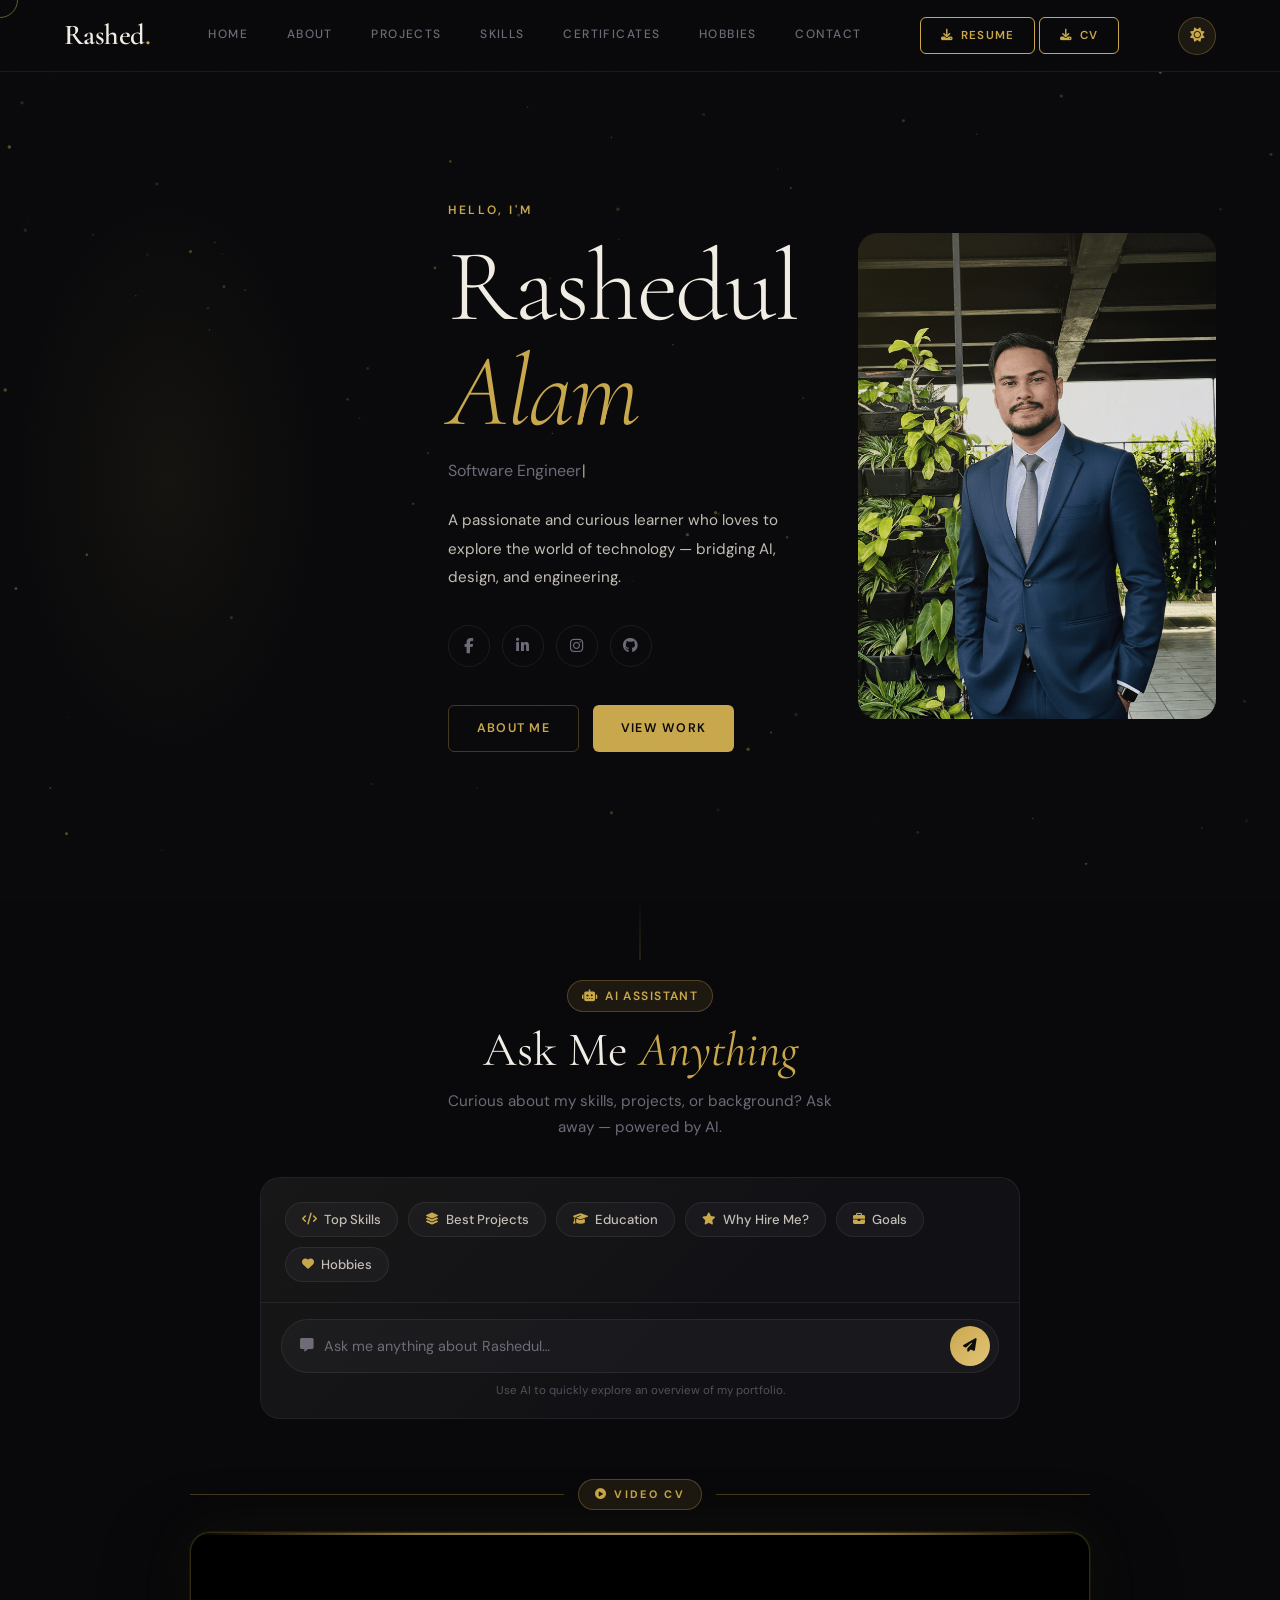
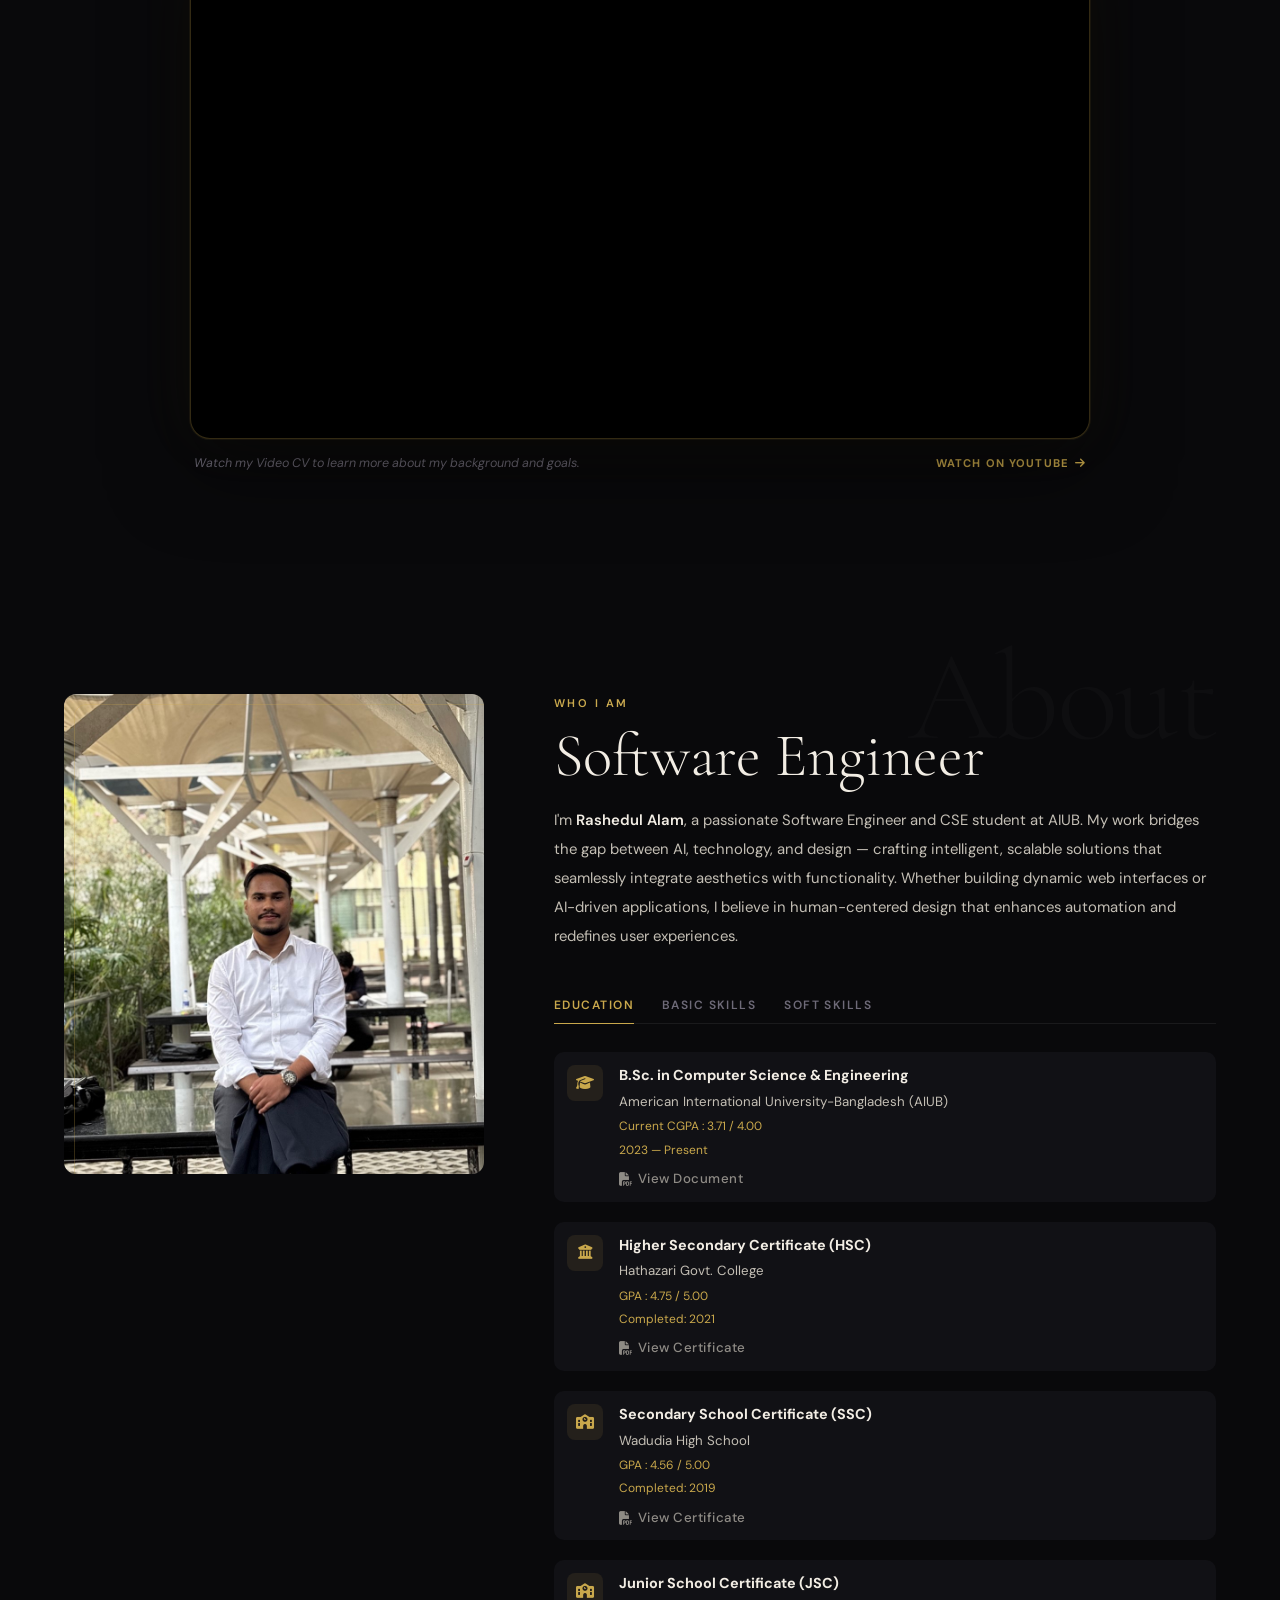
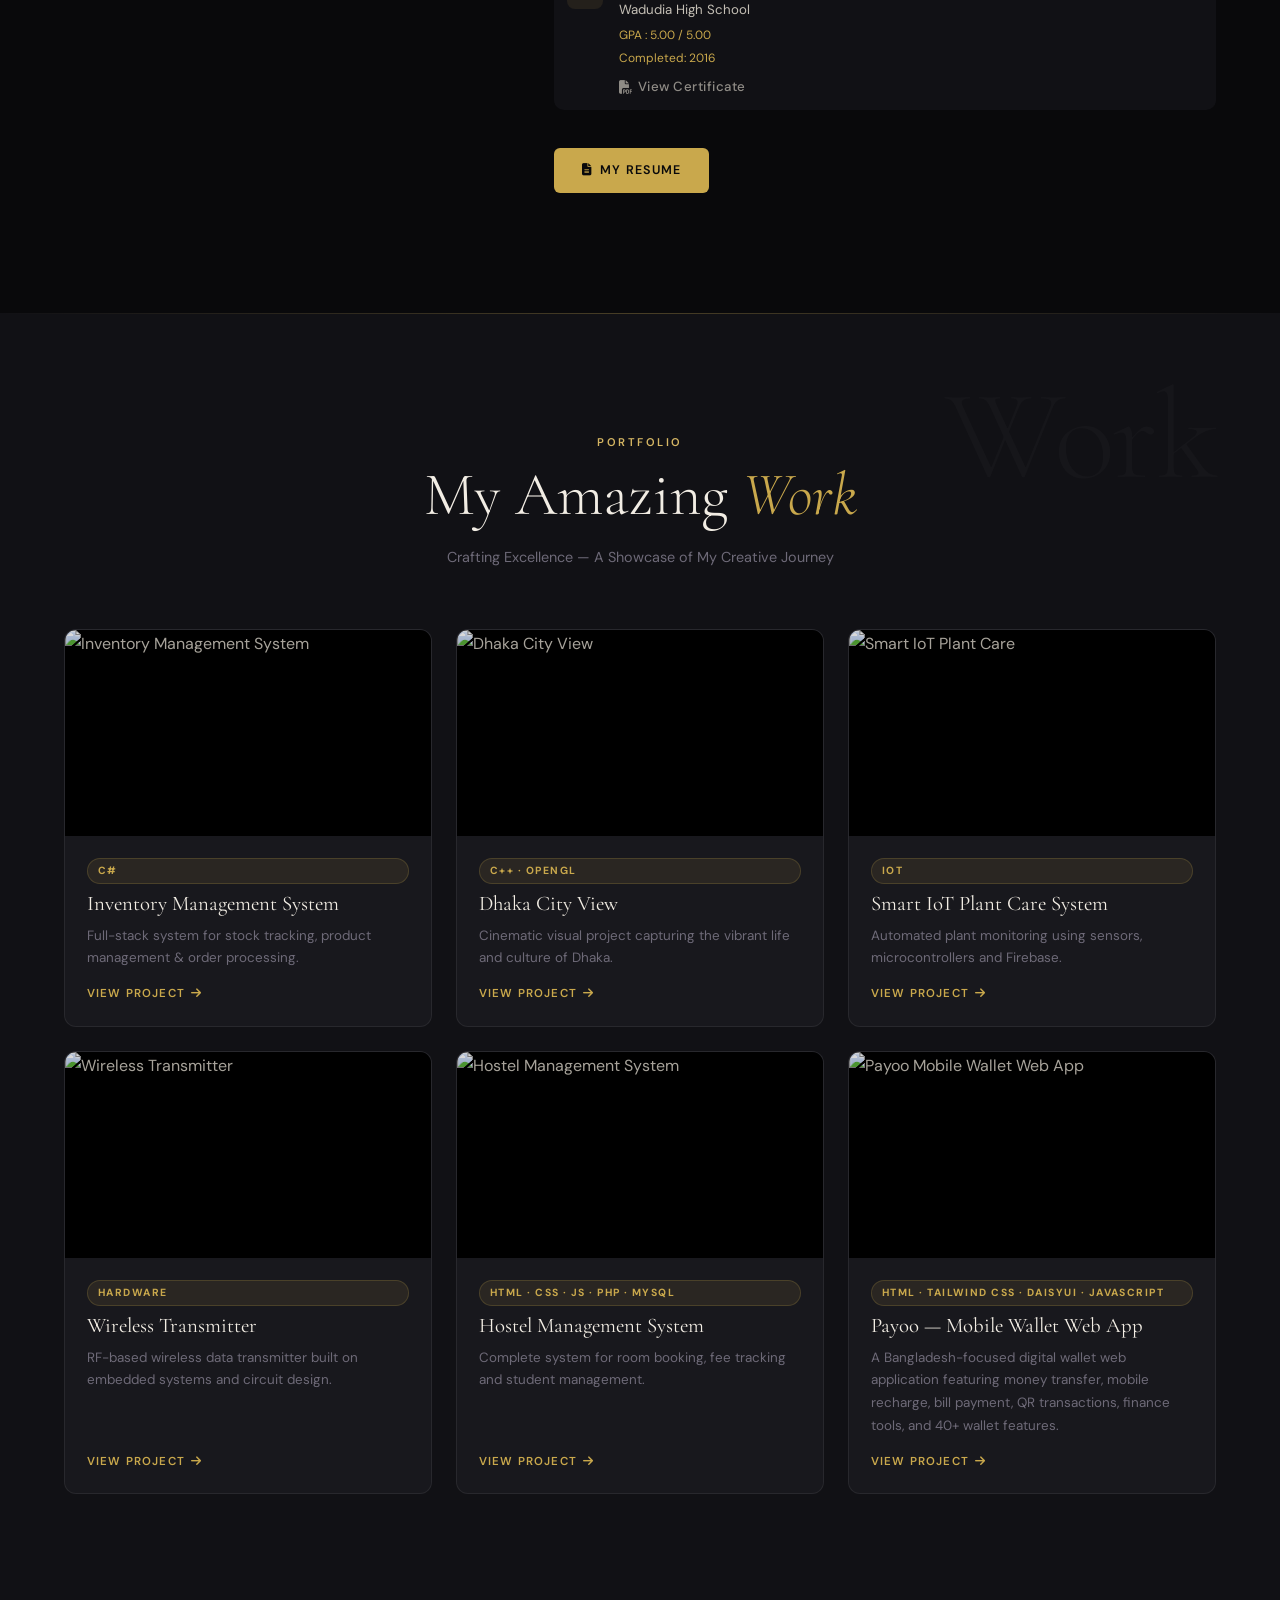
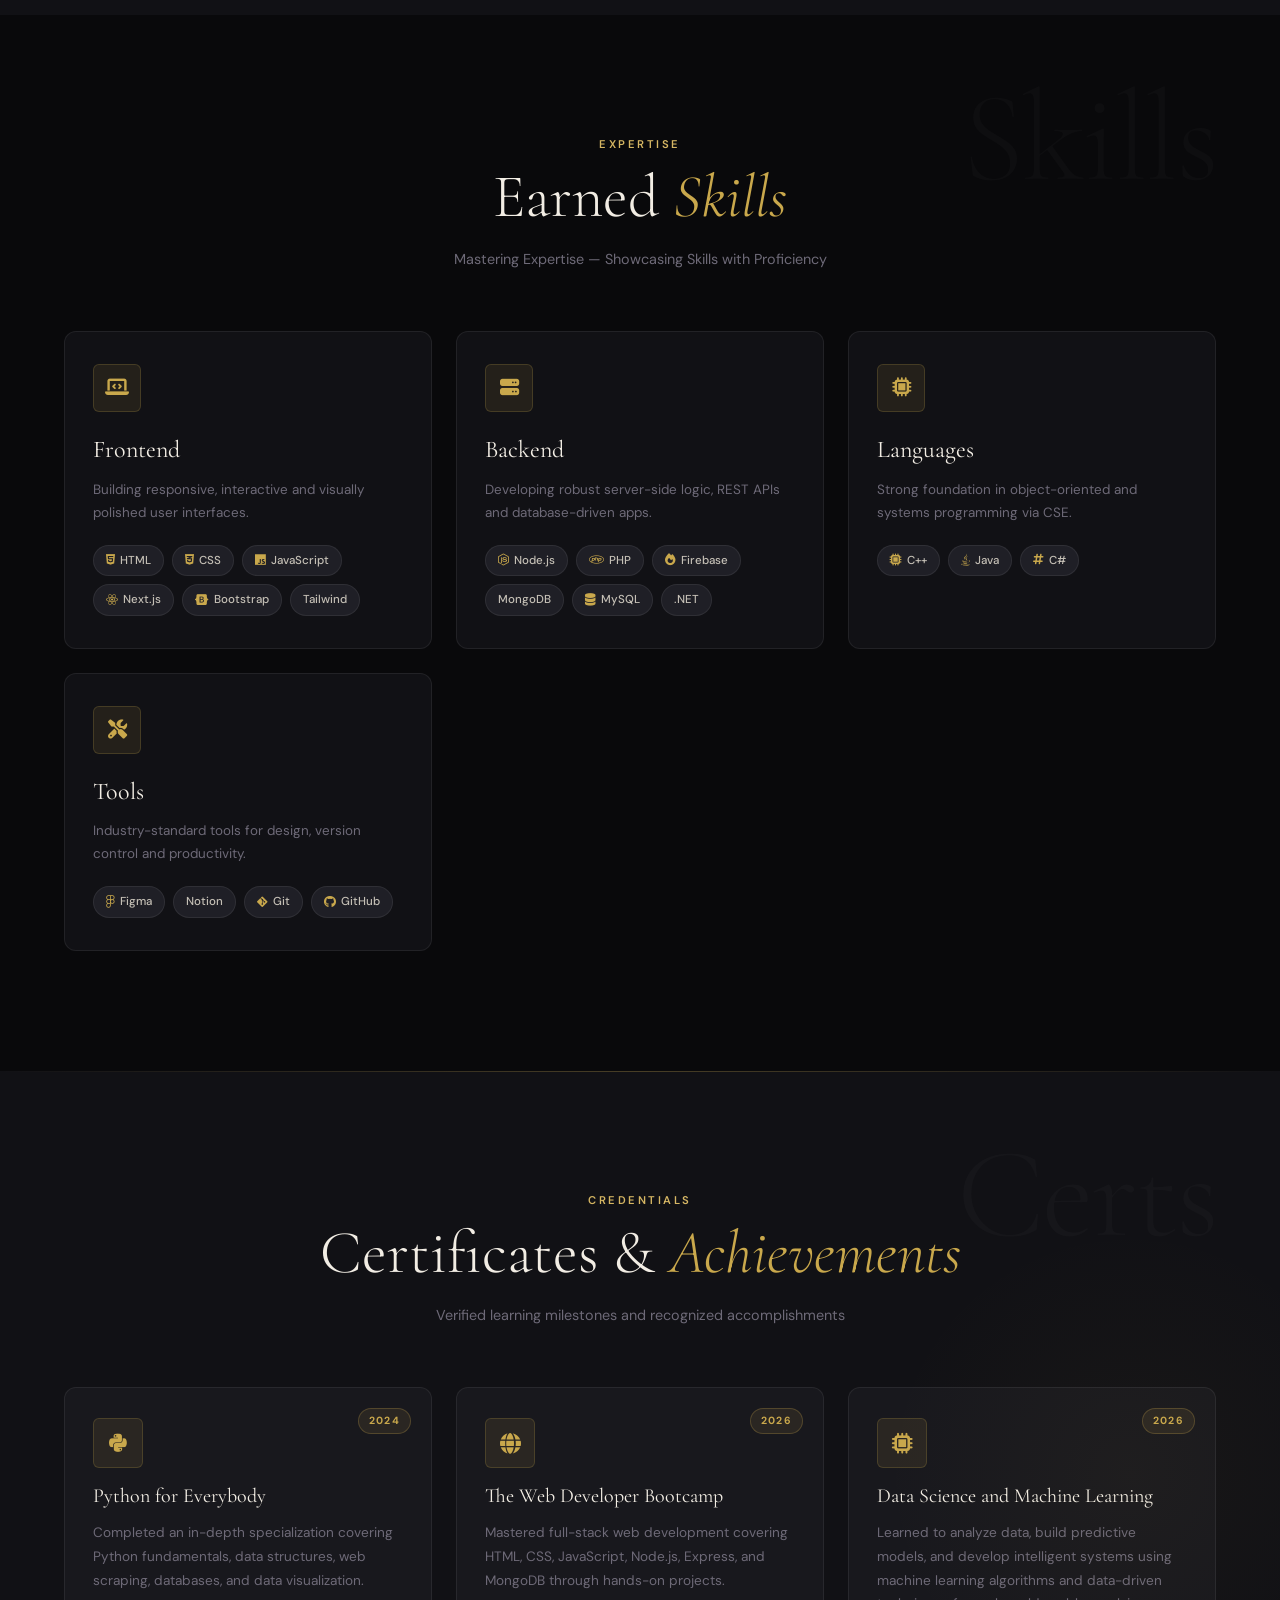
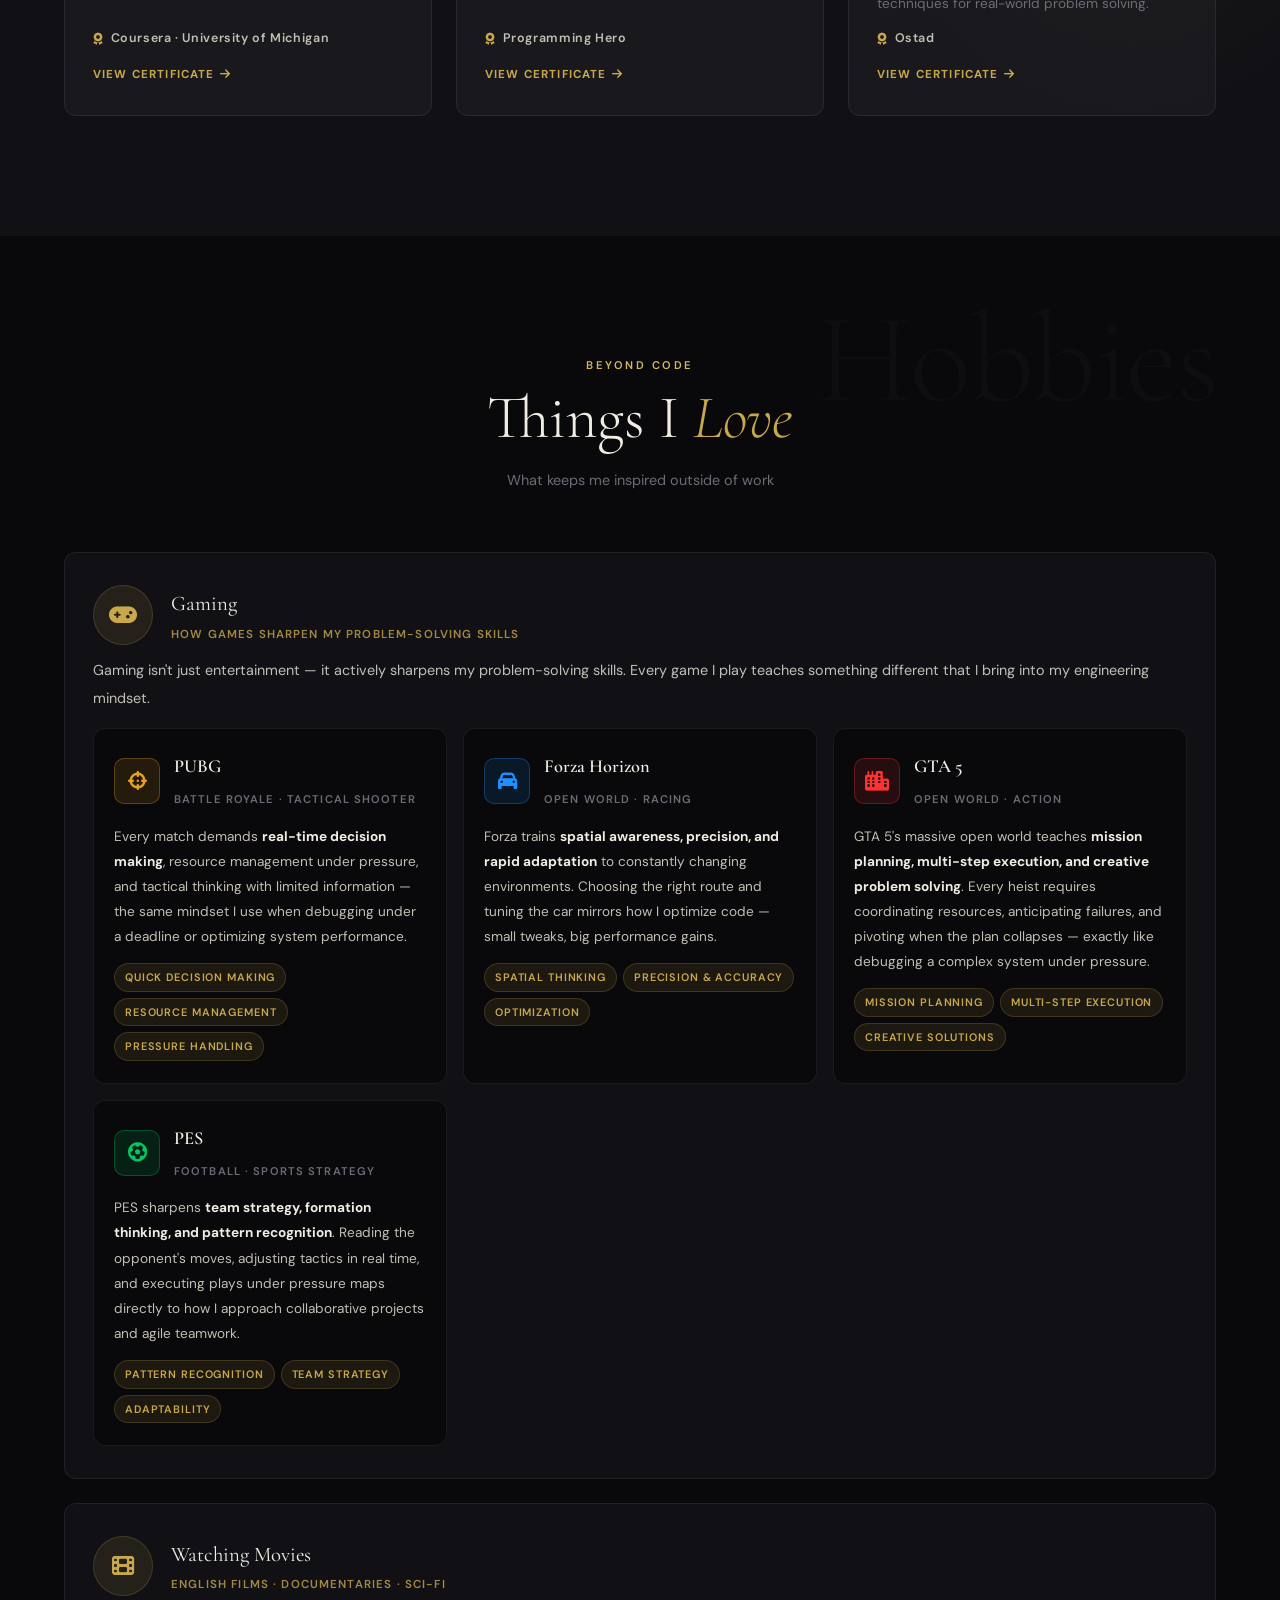
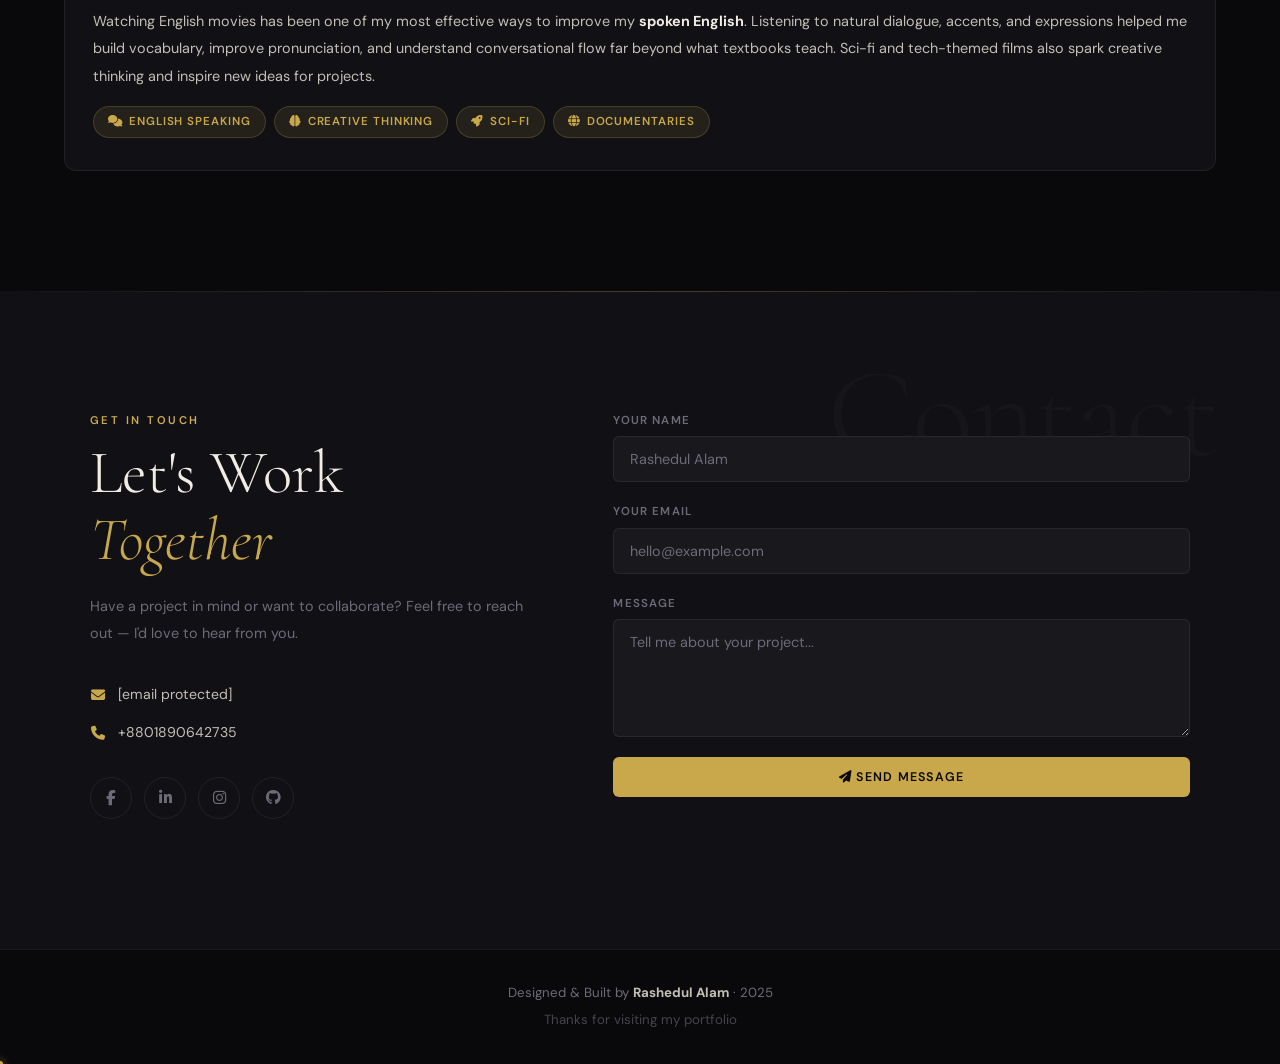
==== index.html @ 84a23997 "added ai assistant" ====
<!DOCTYPE html>
<html lang="en">
<head>
  <meta charset="UTF-8" />
  <meta name="viewport" content="width=device-width, initial-scale=1.0" />
  <title>Rashedul Alam — Portfolio</title>
  <link rel="shortcut icon" type="image/png" href="img/Nh.png" />

  <!-- Fonts -->
  <link rel="preconnect" href="https://fonts.googleapis.com" />
  <link rel="preconnect" href="https://fonts.gstatic.com" crossorigin />
  <link href="https://fonts.googleapis.com/css2?family=Cormorant+Garamond:ital,wght@0,300;0,400;0,600;1,300&family=DM+Sans:wght@300;400;500;600&display=swap" rel="stylesheet" />

  <!-- Icons -->
  <link rel="stylesheet" href="https://cdnjs.cloudflare.com/ajax/libs/font-awesome/6.4.0/css/all.min.css" />
  <link rel="stylesheet" href="https://unpkg.com/boxicons@latest/css/boxicons.min.css" />

  <!-- Stylesheet -->
  <link rel="stylesheet" href="./styles/styles.css" />
  <!-- <link rel="stylesheet" href="./styles/theme-aurora.css" /> -->

  <style>
  </style>
</head>
<body>

  <!-- ═══════════════════════════════════════
       LOADER
  ═══════════════════════════════════════ -->
  <div id="loader">
    <div class="loader-inner">
      <div class="loader-logo">Hello There<em>.</em></div>
      <div class="loader-bar"><div class="loader-fill"></div></div>
      <p class="loader-text">Loading Portfolio</p>
    </div>
  </div>


  <!-- ═══════════════════════════════════════
       HEADER
  ═══════════════════════════════════════ -->
  <header id="header">
    <a href="#home" class="logo">
      <span class="logo-text">Rashed<em>.</em></span>
    </a>

    <nav class="navlist" id="navlist">
      <a href="#home">Home</a>
      <a href="#about">About</a>
      <a href="#portfolio">Projects</a>
      <a href="#skills">Skills</a>
      <a href="#certificates">Certificates</a>
      <a href="#hobbies">Hobbies</a>
      <a href="#contact">Contact</a>
    </nav>
    <div>
      <a href="img/numan resume.pdf" class="top-btn" target="_blank">
        <i class="fas fa-download"></i> Resume
      </a>
      <a href="./img/Rashed_Mojammel_CV.pdf" class="top-btn" target="_blank">
        <i class="fas fa-download"></i> CV
      </a>
    </div>

    <button id="theme-toggle" aria-label="Toggle light/dark mode">
      <i class="fas fa-sun"></i>
    </button>

    <div class="menu-toggle" id="menu-toggle">
      <span></span><span></span><span></span>
    </div>
  </header>


  <!-- ═══════════════════════════════════════
       HOME
  ═══════════════════════════════════════ -->
  <section class="home" id="home">
    <div class="home-bg-glow"></div>

    <div class="home-text" data-reveal>
      <p class="home-greeting">Hello, I'm</p>
      <h1 class="home-name" data-text="Rashedul Alam">Rashedul<br /><em>Alam</em></h1>
      <h2 class="home-role">Software Engineer <span>· Bangladesh</span></h2>
      <p class="home-desc">
        A passionate and curious learner who loves to explore the world of
        technology — bridging AI, design, and engineering.
      </p>

      <div class="social-links">
        <a href="https://www.facebook.com/share/1DcnFQG8oF/?mibextid=wwXIfr" target="_blank" aria-label="Facebook">
          <i class="fab fa-facebook-f"></i>
        </a>
        <a href="https://www.linkedin.com/in/rashed07?utm_source=share_via&utm_content=profile&utm_medium=member_ios" target="_blank" aria-label="LinkedIn">
          <i class="fab fa-linkedin-in"></i>
        </a>
        <a href="https://www.instagram.com/rashed_mojammel?igsh=MWg5enBuazhhNG0yMg%3D%3D&utm_source=qr" target="_blank" aria-label="Instagram">
          <i class="fab fa-instagram"></i>
        </a>
        <a href="https://github.com/rashedmojammel" target="_blank" aria-label="GitHub">
          <i class="fab fa-github"></i>
        </a>
      </div>

      <div class="home-actions">
        <a href="#about" class="btn btn-outline">About Me</a>
        <a href="#portfolio" class="btn btn-gold">View Work</a>
      </div>
    </div>

    <div class="home-img" data-reveal data-delay="150">
      <div class="home-img-frame">
        <img src="./img/formal photo.png" alt="Rashedul Alam" />
      </div>
    </div>
  </section>


  <!-- ═══════════════════════════════════════
       ASK ME ANYTHING — AI Section
  ═══════════════════════════════════════ -->
  <section class="ama-section" id="ask-ai" data-reveal>
    <div class="ama-inner">

      <div class="ama-header">
        <span class="ama-eyebrow"><i class="fas fa-robot"></i> AI Assistant</span>
        <h2 class="ama-title">Ask Me <em>Anything</em></h2>
        <p class="ama-subtitle">Curious about my skills, projects, or background? Ask away — powered by AI.</p>
      </div>

      <div class="ama-card">

        <!-- Suggested questions -->
        <div class="ama-suggestions" id="ama-suggestions">
          <button class="ama-suggestion-btn" data-q="What are your top technical skills?">
            <i class="fas fa-code"></i> Top Skills
          </button>
          <button class="ama-suggestion-btn" data-q="Tell me about your best projects">
            <i class="fas fa-layer-group"></i> Best Projects
          </button>
          <button class="ama-suggestion-btn" data-q="What are you currently studying?">
            <i class="fas fa-graduation-cap"></i> Education
          </button>
          <button class="ama-suggestion-btn" data-q="Why should I hire you?">
            <i class="fas fa-star"></i> Why Hire Me?
          </button>
          <button class="ama-suggestion-btn" data-q="What kind of work are you looking for?">
            <i class="fas fa-briefcase"></i> Goals
          </button>
          <button class="ama-suggestion-btn" data-q="What are your hobbies outside of coding?">
            <i class="fas fa-heart"></i> Hobbies
          </button>
        </div>

        <!-- Messages area -->
        <div class="ama-messages" id="ama-messages"></div>

        <!-- Input -->
        <div class="ama-input-wrap">
          <div class="ama-input-row">
            <span class="ama-input-icon"><i class="fas fa-comment-alt"></i></span>
            <input
              type="text"
              id="ama-input"
              placeholder="Ask me anything about Rashedul…"
              autocomplete="off"
              maxlength="300"
            />
            <button id="ama-send-btn" aria-label="Send question">
              <i class="fas fa-paper-plane"></i>
            </button>
          </div>
         <p class="ama-disclaimer">Use AI to quickly explore an overview of my portfolio.</p>
        </div>

      </div>
    </div>
  </section>


  <!-- ═══════════════════════════════════════
       VIDEO CV — placed right after hero
  ═══════════════════════════════════════ -->
  <div class="video-cv-section" data-reveal>
    <div class="video-cv-inner">

      <div class="video-cv-label">
        <span><i class="fas fa-play-circle" style="margin-right:6px"></i>Video CV</span>
      </div>

      <div class="video-cv-frame">
        <div class="video-cv-ratio">
          <iframe
            src="https://www.youtube.com/embed/7fRzncCnhaY"
            title="Rashedul Alam — Video CV"
            frameborder="0"
            allow="accelerometer; autoplay; clipboard-write; encrypted-media; gyroscope; picture-in-picture"
            allowfullscreen>
          </iframe>
        </div>
      </div>

      <div class="video-cv-caption">
        <p>Watch my Video CV to learn more about my background and goals.</p>
        <a href="https://www.youtube.com/watch?v=7fRzncCnhaY" target="_blank">
          Watch on YouTube <i class="fas fa-arrow-right"></i>
        </a>
      </div>

    </div>
  </div>


  <!-- ═══════════════════════════════════════
       ABOUT
  ═══════════════════════════════════════ -->
  <section class="about" id="about">
    <div class="section-label">About</div>

    <div class="about-img-wrap" data-reveal>
      <div class="about-img-frame">
        <img src="./img/photo_2026-03-01_00-53-22.jpg" alt="Rashedul Alam" />
      </div>
    </div>

    <div class="about-content" data-reveal data-delay="100">
      <p class="section-eyebrow">Who I Am</p>
      <h2 class="section-title">Software Engineer<br /></h2>

      <p class="about-bio">
        I'm <strong>Rashedul Alam</strong>, a passionate Software Engineer and CSE student at
        AIUB. My work bridges the gap between AI, technology, and design — crafting
        intelligent, scalable solutions that seamlessly integrate aesthetics with
        functionality. Whether building dynamic web interfaces or AI-driven
        applications, I believe in human-centered design that enhances automation
        and redefines user experiences.
      </p>

      <!-- Tabs -->
      <div class="tab-bar">
        <button class="tab-btn active" data-tab="education">Education</button>
        <button class="tab-btn" data-tab="basicskills">Basic Skills</button>
        <button class="tab-btn" data-tab="softskills">Soft Skills</button>
      </div>

      <!-- Education Tab -->
      <!-- <div class="tab-panel active" id="tab-education">
        <ul class="edu-list">
          <li class="edu-item">
            <div class="edu-icon"><i class="fas fa-graduation-cap"></i></div>
            <div class="edu-body">
              <strong>B.Sc. in Computer Science & Engineering</strong>
              <span>American International University-Bangladesh (AIUB)</span>
              <em>2023 — Present</em>
            </div>
          </li>
          <li class="edu-item">
            <div class="edu-icon"><i class="fas fa-university"></i></div>
            <div class="edu-body">
              <strong>Higher Secondary Certificate (HSC)</strong>
              <span>Hathazari Govt. College</span>
              <em>Completed: 2021</em>
            </div>
          </li>
          <li class="edu-item">
            <div class="edu-icon"><i class="fas fa-school"></i></div>
            <div class="edu-body">
              <strong>Secondary School Certificate (SSC)</strong>
              <span>Wadudia High School</span>
              <em>Completed: 2019</em>
            </div>
          </li>
          <li class="edu-item">
            <div class="edu-icon"><i class="fas fa-school"></i></div>
            <div class="edu-body">
              <strong>Junior School Certificate (JSC)</strong>
              <span>Wadudia High School</span>
              <em>Completed: 2016</em>
            </div>
          </li>
        </ul>
      </div> -->
      
<div class="tab-panel active" id="tab-education">
  <ul class="edu-list">

    <li class="edu-item" onclick="openEduModal('edu1')">
      <div class="edu-icon"><i class="fas fa-graduation-cap"></i></div>
      <div class="edu-body">
        <strong>B.Sc. in Computer Science &amp; Engineering</strong>
        <span>American International University-Bangladesh (AIUB)</span>
        <em>Current CGPA : 3.71 / 4.00</em>
        <em>2023 — Present</em>
        <span class="edu-view-chip"><i class="fas fa-file-pdf"></i> View Document</span>
      </div>
    </li>

    <li class="edu-item" onclick="openEduModal('edu2')">
      <div class="edu-icon"><i class="fas fa-university"></i></div>
      <div class="edu-body">
        <strong>Higher Secondary Certificate (HSC)</strong>
        <span>Hathazari Govt. College</span>
        <em>GPA : 4.75 / 5.00</em>
        <em>Completed: 2021</em>
        <span class="edu-view-chip"><i class="fas fa-file-pdf"></i> View Certificate</span>
      </div>
    </li>

    <li class="edu-item" onclick="openEduModal('edu3')">
      <div class="edu-icon"><i class="fas fa-school"></i></div>
      <div class="edu-body">
        <strong>Secondary School Certificate (SSC)</strong>
        <span>Wadudia High School</span>
        <em>GPA : 4.56 / 5.00</em>
        <em>Completed: 2019</em>
        <span class="edu-view-chip"><i class="fas fa-file-pdf"></i> View Certificate</span>
      </div>
    </li>

    <li class="edu-item" onclick="openEduModal('edu4')">
      <div class="edu-icon"><i class="fas fa-school"></i></div>
      <div class="edu-body">
        <strong>Junior School Certificate (JSC)</strong>
        <span>Wadudia High School</span>
        <em>GPA : 5.00 / 5.00</em>
        <em>Completed: 2016</em>
        <span class="edu-view-chip"><i class="fas fa-file-pdf"></i> View Certificate</span>
      </div>
    </li>

  </ul>
</div>

      <!-- Basic Skills Tab -->
      <div class="tab-panel" id="tab-basicskills">
        <ul class="basic-skills-list">
          <li>
            <i class="fas fa-code"></i>
            <div>
              <strong>Web Development</strong>
              <span>Responsive, user-friendly websites & web apps</span>
            </div>
          </li>
          <li>
            <i class="fas fa-brain"></i>
            <div>
              <strong>Problem Solving</strong>
              <span>Analytical thinking with data structures & algorithms</span>
            </div>
          </li>
          <li>
            <i class="fas fa-users"></i>
            <div>
              <strong>Leadership</strong>
              <span>Leading teams and projects effectively</span>
            </div>
          </li>
        </ul>
      </div>

      <!-- Soft Skills Tab -->
      <div class="tab-panel" id="tab-softskills">
        <ul class="basic-skills-list">
          <li>
            <i class="fas fa-comments"></i>
            <div>
              <strong>Communication</strong>
              <span>Clear verbal and written communication skills</span>
            </div>
          </li>
          <li>
            <i class="fas fa-users"></i>
            <div>
              <strong>Teamwork</strong>
              <span>Collaborating effectively with team members</span>
            </div>
          </li>
          <li>
            <i class="fas fa-lightbulb"></i>
            <div>
              <strong>Critical Thinking</strong>
              <span>Analyzing problems and making smart decisions</span>
            </div>
          </li>
          <li>
            <i class="fas fa-clock"></i>
            <div>
              <strong>Time Management</strong>
              <span>Managing tasks efficiently and meeting deadlines</span>
            </div>
          </li>
          <li>
            <i class="fas fa-sync-alt"></i>
            <div>
              <strong>Adaptability</strong>
              <span>Quickly learning and adjusting to new technologies</span>
            </div>
          </li>
          <li>
            <i class="fas fa-handshake"></i>
            <div>
              <strong>Work Ethics</strong>
              <span>Professional attitude and responsibility at work</span>
            </div>
          </li>
        </ul>
      </div>

      <a href="./img/Rashed_Mojammel_CV.pdf" class="btn btn-gold" target="_blank">
        <i class="fas fa-file-alt"></i> My Resume
      </a>
    </div>
  </section>


  <!-- ═══════════════════════════════════════
       PORTFOLIO
  ═══════════════════════════════════════ -->
  <section class="portfolio" id="portfolio">
    <div class="section-label">Work</div>

    <div class="section-head" data-reveal>
      <p class="section-eyebrow">Portfolio</p>
      <h2 class="section-title">My Amazing <em>Work</em></h2>
      <p class="section-sub">Crafting Excellence — A Showcase of My Creative Journey</p>
    </div>

    <div class="portfolio-grid" data-reveal>

      <!-- Card 1 -->
      <article class="p-card" onclick="openModal('m1')">
        <div class="p-card-thumb">
          <img src="https://img.youtube.com/vi/xPAio-kAbhk/hqdefault.jpg" alt="Inventory Management System" />
          <div class="p-card-play"><i class="fas fa-play"></i></div>
        </div>
        <div class="p-card-body">
          <span class="p-tag">C#</span>
          <h3>Inventory Management System</h3>
          <p>Full-stack system for stock tracking, product management &amp; order processing.</p>
          <span class="p-card-cta">View Project <i class="fas fa-arrow-right"></i></span>
        </div>
      </article>

      <!-- Card 2 -->
      <article class="p-card" onclick="openModal('m2')">
        <div class="p-card-thumb">
          <img src="https://img.youtube.com/vi/QSno4rXUnew/hqdefault.jpg" alt="Dhaka City View" />
          <div class="p-card-play"><i class="fas fa-play"></i></div>
        </div>
        <div class="p-card-body">
          <span class="p-tag">C++ · OpenGL</span>
          <h3>Dhaka City View</h3>
          <p>Cinematic visual project capturing the vibrant life and culture of Dhaka.</p>
          <span class="p-card-cta">View Project <i class="fas fa-arrow-right"></i></span>
        </div>
      </article>

      <!-- Card 3 -->
      <article class="p-card" onclick="openModal('m3')">
        <div class="p-card-thumb">
          <img src="https://img.youtube.com/vi/7y2ioy4NYc8/hqdefault.jpg" alt="Smart IoT Plant Care" />
          <div class="p-card-play"><i class="fas fa-play"></i></div>
        </div>
        <div class="p-card-body">
          <span class="p-tag">IoT</span>
          <h3>Smart IoT Plant Care System</h3>
          <p>Automated plant monitoring using sensors, microcontrollers and Firebase.</p>
          <span class="p-card-cta">View Project <i class="fas fa-arrow-right"></i></span>
        </div>
      </article>

      <!-- Card 4 -->
      <article class="p-card" onclick="openModal('m4')">
        <div class="p-card-thumb">
          <img src="https://img.youtube.com/vi/8eoZIrefc58/hqdefault.jpg" alt="Wireless Transmitter" />
          <div class="p-card-play"><i class="fas fa-play"></i></div>
        </div>
        <div class="p-card-body">
          <span class="p-tag">Hardware</span>
          <h3>Wireless Transmitter</h3>
          <p>RF-based wireless data transmitter built on embedded systems and circuit design.</p>
          <span class="p-card-cta">View Project <i class="fas fa-arrow-right"></i></span>
        </div>
      </article>

      <!-- Card 5 -->
      <article class="p-card" onclick="openModal('m5')">
        <div class="p-card-thumb">
          <img src="https://img.youtube.com/vi/ubyMm3Xg8Ek/hqdefault.jpg" alt="Hostel Management System" />
          <div class="p-card-play"><i class="fas fa-play"></i></div>
        </div>
        <div class="p-card-body">
          <span class="p-tag">HTML · CSS · JS · PHP · MySQL</span>
          <h3>Hostel Management System</h3>
          <p>Complete system for room booking, fee tracking and student management.</p>
          <span class="p-card-cta">View Project <i class="fas fa-arrow-right"></i></span>
        </div>
      </article>

      <!-- Card 6 -->
     <article class="p-card" onclick="openModal('m6')">
  <div class="p-card-thumb">
    <img src="https://img.youtube.com/vi/wPyphIlahds/0.jpg" alt="Payoo Mobile Wallet Web App" />
    <div class="p-card-play"><i class="fas fa-play"></i></div>
  </div>

  <div class="p-card-body">
    <span class="p-tag">HTML · Tailwind CSS · DaisyUI · JavaScript</span>
    <h3>Payoo — Mobile Wallet Web App</h3>
    <p>
      A Bangladesh-focused digital wallet web application featuring money transfer,
      mobile recharge, bill payment, QR transactions, finance tools, and 40+ wallet features.
    </p>
    <span class="p-card-cta">View Project <i class="fas fa-arrow-right"></i></span>
  </div>
</article>
  </section>


  <!-- ═══════════════════════════════════════
       SKILLS
  ═══════════════════════════════════════ -->
  <section class="skills" id="skills">
    <div class="section-label">Skills</div>

    <div class="section-head" data-reveal>
      <p class="section-eyebrow">Expertise</p>
      <h2 class="section-title">Earned <em>Skills</em></h2>
      <p class="section-sub">Mastering Expertise — Showcasing Skills with Proficiency</p>
    </div>

    <div class="skills-grid" data-reveal>

      <div class="skill-card">
        <div class="skill-card-icon"><i class="fas fa-laptop-code"></i></div>
        <h3>Frontend</h3>
        <p>Building responsive, interactive and visually polished user interfaces.</p>
        <div class="skill-tags">
          <span><i class="fab fa-html5"></i> HTML</span>
          <span><i class="fab fa-css3-alt"></i> CSS</span>
          <span><i class="fab fa-js"></i> JavaScript</span>
          <span><i class="fab fa-react"></i> Next.js</span>
          <span><i class="fab fa-bootstrap"></i> Bootstrap</span>
          <span class="tag-text">Tailwind</span>
        </div>
      </div>

      <div class="skill-card">
        <div class="skill-card-icon"><i class="fas fa-server"></i></div>
        <h3>Backend</h3>
        <p>Developing robust server-side logic, REST APIs and database-driven apps.</p>
        <div class="skill-tags">
          <span><i class="fab fa-node-js"></i> Node.js</span>
          <span><i class="fab fa-php"></i> PHP</span>
          <span><i class="fas fa-fire"></i> Firebase</span>
          <span class="tag-text">MongoDB</span>
          <span><i class="fas fa-database"></i> MySQL</span>
          <span class="tag-text">.NET</span>
        </div>
      </div>

      <div class="skill-card">
        <div class="skill-card-icon"><i class="fas fa-microchip"></i></div>
        <h3>Languages</h3>
        <p>Strong foundation in object-oriented and systems programming via CSE.</p>
        <div class="skill-tags">
          <span><i class="fas fa-microchip"></i> C++</span>
          <span><i class="fab fa-java"></i> Java</span>
          <span><i class="fas fa-hashtag"></i> C#</span>
        </div>
      </div>

      <div class="skill-card">
        <div class="skill-card-icon"><i class="fas fa-tools"></i></div>
        <h3>Tools</h3>
        <p>Industry-standard tools for design, version control and productivity.</p>
        <div class="skill-tags">
          <span><i class="fab fa-figma"></i> Figma</span>
          <span class="tag-text">Notion</span>
          <span><i class="fab fa-git-alt"></i> Git</span>
          <span><i class="fab fa-github"></i> GitHub</span>
        </div>
      </div>

    </div>
  </section>

  


  <!-- ═══════════════════════════════════════
       CERTIFICATES
  ═══════════════════════════════════════ -->
  <section class="certificates" id="certificates">
    <div class="section-label">Certs</div>

    <div class="section-head" data-reveal>
      <p class="section-eyebrow">Credentials</p>
      <h2 class="section-title">Certificates &amp; <em>Achievements</em></h2>
      <p class="section-sub">Verified learning milestones and recognized accomplishments</p>
    </div>

    <div class="cert-grid">

      <!-- Certificate 1 -->
      <div class="cert-card" data-reveal data-delay="0">
        <div class="cert-shimmer"></div>
        <span class="cert-badge gold">2024</span>
        <div class="cert-icon"><i class="fab fa-python"></i></div>
        <h3>Python for Everybody</h3>
        <p>Completed an in-depth specialization covering Python fundamentals, data structures, web scraping, databases, and data visualization.</p>
        <div class="cert-issuer">
          <i class="fas fa-award"></i> Coursera · University of Michigan
        </div>
        <a href="#" target="_blank" class="cert-link">View Certificate <i class="fas fa-arrow-right"></i></a>
      </div>

      <!-- Certificate 2 -->
      <div class="cert-card" data-reveal data-delay="80">
        <div class="cert-shimmer"></div>
        <span class="cert-badge gold">2026</span>
        <div class="cert-icon"><i class="fas fa-globe"></i></div>
        <h3>The Web Developer Bootcamp</h3>
        <p>Mastered full-stack web development covering HTML, CSS, JavaScript, Node.js, Express, and MongoDB through hands-on projects.</p>
        <div class="cert-issuer">
          <i class="fas fa-award"></i> Programming Hero
        </div>
        <a href="#" target="_blank" class="cert-link">View Certificate <i class="fas fa-arrow-right"></i></a>
      </div>

      <!-- Certificate 3 -->
      <div class="cert-card" data-reveal data-delay="160">
        <div class="cert-shimmer"></div>
        <span class="cert-badge gold">2026</span>
        <div class="cert-icon"><i class="fas fa-microchip"></i></div>
        <h3>Data Science and Machine Learning</h3>
        <p>Learned to analyze data, build predictive models, and develop intelligent systems using machine learning algorithms and data-driven techniques for real-world problem solving.</p>
        <div class="cert-issuer">
          <i class="fas fa-award"></i> Ostad
        </div>
        <a href="#" target="_blank" class="cert-link">View Certificate <i class="fas fa-arrow-right"></i></a>
      </div>

    </div>
  </section>
  <!-- ═══════════════════════════════════════
     HOBBIES
═══════════════════════════════════════ -->
<section class="hobbies" id="hobbies">
  <div class="section-label">Hobbies</div>

  <div class="section-head" data-reveal>
    <p class="section-eyebrow">Beyond Code</p>
    <h2 class="section-title">Things I <em>Love</em></h2>
    <p class="section-sub">What keeps me inspired outside of work</p>
  </div>

  <div class="hobbies-grid" data-reveal>

    <!-- ── GAMING (wide card with per-game divs) ── -->
    <div class="hobby-card hobby-card--wide">
      <div class="hobby-card-top">
        <div class="hobby-icon"><i class="fas fa-gamepad"></i></div>
        <div>
          <h3>Gaming</h3>
          <p class="hobby-sub">How games sharpen my problem-solving skills</p>
        </div>
      </div>
      <p>Gaming isn't just entertainment — it actively sharpens my problem-solving skills. Every game I play teaches something different that I bring into my engineering mindset.</p>

      <div class="hobby-games-grid">

        <!-- PUBG -->
        <div class="game-card">
          <div class="game-card-header">
            <div class="game-icon pubg-icon"><i class="fas fa-crosshairs"></i></div>
            <div>
              <h4>PUBG</h4>
              <span class="game-genre">Battle Royale · Tactical Shooter</span>
            </div>
          </div>
          <p>Every match demands <strong>real-time decision making</strong>, resource management under pressure, and tactical thinking with limited information — the same mindset I use when debugging under a deadline or optimizing system performance.</p>
          <div class="game-skills">
            <span>Quick Decision Making</span>
            <span>Resource Management</span>
            <span>Pressure Handling</span>
          </div>
        </div>

        <!-- Forza Horizon -->
        <div class="game-card">
          <div class="game-card-header">
            <div class="game-icon forza-icon"><i class="fas fa-car"></i></div>
            <div>
              <h4>Forza Horizon</h4>
              <span class="game-genre">Open World · Racing</span>
            </div>
          </div>
          <p>Forza trains <strong>spatial awareness, precision, and rapid adaptation</strong> to constantly changing environments. Choosing the right route and tuning the car mirrors how I optimize code — small tweaks, big performance gains.</p>
          <div class="game-skills">
            <span>Spatial Thinking</span>
            <span>Precision & Accuracy</span>
            <span>Optimization</span>
          </div>
        </div>
        <div class="game-card">
    <div class="game-card-header">
      <div class="game-icon gta-icon"><i class="fas fa-city"></i></div>
      <div>
        <h4>GTA 5</h4>
        <span class="game-genre">Open World · Action</span>
      </div>
    </div>
    <p>GTA 5's massive open world teaches <strong>mission planning, multi-step execution, and creative problem solving</strong>. Every heist requires coordinating resources, anticipating failures, and pivoting when the plan collapses — exactly like debugging a complex system under pressure.</p>
    <div class="game-skills">
      <span>Mission Planning</span>
      <span>Multi-step Execution</span>
      <span>Creative Solutions</span>
    </div>
  </div>
  <!-- PES -->
  <div class="game-card">
    <div class="game-card-header">
      <div class="game-icon pes-icon"><i class="fas fa-futbol"></i></div>
      <div>
        <h4>PES</h4>
        <span class="game-genre">Football · Sports Strategy</span>
      </div>
    </div>
    <p>PES sharpens <strong>team strategy, formation thinking, and pattern recognition</strong>. Reading the opponent's moves, adjusting tactics in real time, and executing plays under pressure maps directly to how I approach collaborative projects and agile teamwork.</p>
    <div class="game-skills">
      <span>Pattern Recognition</span>
      <span>Team Strategy</span>
      <span>Adaptability</span>
    </div>
  </div>

      </div>
      
    </div>

    <!-- ── MOVIES (wide card) ── -->
    <div class="hobby-card hobby-card--wide">
      <div class="hobby-card-top">
        <div class="hobby-icon"><i class="fas fa-film"></i></div>
        <div>
          <h3>Watching Movies</h3>
          <p class="hobby-sub">English Films · Documentaries · Sci-Fi</p>
        </div>
      </div>
      <p>Watching English movies has been one of my most effective ways to improve my <strong>spoken English</strong>. Listening to natural dialogue, accents, and expressions helped me build vocabulary, improve pronunciation, and understand conversational flow far beyond what textbooks teach. Sci-fi and tech-themed films also spark creative thinking and inspire new ideas for projects.</p>
      <div class="hobby-game-tags">
        <span><i class="fas fa-comments"></i> English Speaking</span>
        <span><i class="fas fa-brain"></i> Creative Thinking</span>
        <span><i class="fas fa-rocket"></i> Sci-Fi</span>
        <span><i class="fas fa-globe"></i> Documentaries</span>
      </div>
    </div>

    <!-- ── PHOTOGRAPHY ── -->
    <!-- <div class="hobby-card">
      <div class="hobby-icon"><i class="fas fa-camera"></i></div>
      <h3>Photography</h3>
      <p>Capturing moments, architecture, and street life — photography trains my eye for detail and composition, skills that directly influence my UI design work.</p>
      <div class="hobby-photo-grid">
        <div class="hobby-photo-placeholder">
          <i class="fas fa-image"></i>
          <span>Add Photo</span>
        </div>
        <div class="hobby-photo-placeholder">
          <i class="fas fa-image"></i>
          <span>Add Photo</span>
        </div>
        <div class="hobby-photo-placeholder">
          <i class="fas fa-image"><img src="./img/"></i>
          <span></span>
        </div>
      </div>
    </div> -->

    <!-- ── READING ── -->
    <!-- <div class="hobby-card">
      <div class="hobby-icon"><i class="fas fa-book-open"></i></div>
      <h3>Reading</h3>
      <p>Tech articles, sci-fi novels, and self-improvement books keep me growing and curious about the world.</p>
    </div> -->

    <!-- ── MUSIC ── -->
    <!-- <div class="hobby-card">
      <div class="hobby-icon"><i class="fas fa-music"></i></div>
      <h3>Music</h3>
      <p>Listening to a wide range of genres — music fuels focus, creativity, and long coding sessions.</p>
    </div> -->

    <!-- ── UI DESIGN ── -->
    <!-- <div class="hobby-card">
      <div class="hobby-icon"><i class="fas fa-pencil-ruler"></i></div>
      <h3>UI Design</h3>
      <p>Sketching interface ideas and experimenting with design concepts in Figma for fun and practice.</p>
    </div> -->

  </div>
</section>


  <!-- ═══════════════════════════════════════
       CONTACT
  ═══════════════════════════════════════ -->
  <section class="contact" id="contact">
    <div class="section-label">Contact</div>

    <div class="contact-inner">
      <div class="contact-left" data-reveal>
        <p class="section-eyebrow">Get In Touch</p>
        <h2 class="section-title">Let's Work<br /><em>Together</em></h2>
        <p class="contact-desc">
          Have a project in mind or want to collaborate? Feel free to reach out —
          I'd love to hear from you.
        </p>

        <ul class="contact-info">
          <li>
            <i class="fas fa-envelope"></i>
            <a href="/cdn-cgi/l/email-protection#144675677c7170797b7e75797971782122547379757d783a777b79"><span class="__cf_email__" data-cfemail="9bc9fae8f3fefff6f4f1faf6f6fef7aeaddbfcf6faf2f7b5f8f4f6">[email&#160;protected]</span></a>
          </li>
          <li>
            <i class="fas fa-phone"></i>
            <a href="tel:+8801890642735">+8801890642735</a>
          </li>
        </ul>

        <div class="contact-socials">
          <a href="https://www.facebook.com/share/1DcnFQG8oF/?mibextid=wwXIfr" target="_blank" aria-label="Facebook">
            <i class="fab fa-facebook-f"></i>
          </a>
          <a href="https://www.linkedin.com/in/rashed07" target="_blank" aria-label="LinkedIn">
            <i class="fab fa-linkedin-in"></i>
          </a>
          <a href="https://www.instagram.com/rashed_mojammel" target="_blank" aria-label="Instagram">
            <i class="fab fa-instagram"></i>
          </a>
          <a href="https://github.com/rashedmojammel" target="_blank" aria-label="GitHub">
            <i class="fab fa-github"></i>
          </a>
        </div>
      </div>

      <div class="contact-right" data-reveal data-delay="100">
        <form id="contact-form" name="submit-to-google-sheet">
          <div class="form-group">
            <label for="name">Your Name</label>
            <input type="text" id="name" name="Name" placeholder="Rashedul Alam" required />
          </div>
          <div class="form-group">
            <label for="email">Your Email</label>
            <input type="email" id="email" name="Email" placeholder="hello@example.com" required />
          </div>
          <div class="form-group">
            <label for="message">Message</label>
            <textarea id="message" name="Message" rows="5" placeholder="Tell me about your project..."></textarea>
          </div>
          <button type="submit" class="btn btn-gold submit-btn">
            <span id="btn-text"><i class="fas fa-paper-plane"></i> Send Message</span>
          </button>
          <p id="form-msg"></p>
        </form>
      </div>
    </div>
  </section>


  <!-- ═══════════════════════════════════════
       FOOTER
  ═══════════════════════════════════════ -->
  <footer class="footer">
    <p>Designed & Built by <strong>Rashedul Alam</strong> · 2025</p>
    <p class="footer-sub">Thanks for visiting my portfolio</p>
  </footer>


  <!-- ═══════════════════════════════════════
       MODALS
  ═══════════════════════════════════════ -->

  <!-- Modal 1 -->
  <div class="modal" id="m1" role="dialog" aria-modal="true" aria-labelledby="m1-title">
    <div class="modal-box">
      <button class="modal-close" onclick="closeModal('m1')" aria-label="Close"><i class="fas fa-times"></i></button>
      <div class="modal-video-wrap">
        <iframe id="m1-iframe" src="" title="Inventory Management System" frameborder="0"
          allow="accelerometer; autoplay; clipboard-write; encrypted-media; gyroscope; picture-in-picture" allowfullscreen></iframe>
      </div>
      <div class="modal-content">
        <span class="p-tag">Web Application</span>
        <h2 id="m1-title">Inventory Management System</h2>
        <p>A full-stack web-based Inventory Management System designed to streamline stock tracking, product management, and order processing. Admins can add, update, and delete products, monitor stock levels in real time, and generate detailed reports for business insights.</p>
        <div class="modal-tech">
          <span><i class="fas fa-hashtag"></i> C#</span>
          <span><i class="fas fa-database"></i> MySQL</span>
        </div>
        <a href="https://github.com/rashedmojammel/Inventory-management-system" target="_blank" class="btn btn-gold">
          <i class="fab fa-github"></i> GitHub Repository
        </a>
        <a href="https://www.youtube.com/watch?v=xPAio-kAbhk" target="_blank" class="btn btn-gold">
          <i class="fab fa-youtube"></i> Watch on YouTube
        </a>
      </div>
    </div>
  </div>

  <!-- Modal 2 -->
  <div class="modal" id="m2" role="dialog" aria-modal="true" aria-labelledby="m2-title">
    <div class="modal-box">
      <button class="modal-close" onclick="closeModal('m2')" aria-label="Close"><i class="fas fa-times"></i></button>
      <div class="modal-video-wrap">
        <iframe id="m2-iframe" src="" title="Dhaka City View" frameborder="0"
          allow="accelerometer; autoplay; clipboard-write; encrypted-media; gyroscope; picture-in-picture" allowfullscreen></iframe>
      </div>
      <div class="modal-content">
        <span class="p-tag">Visual Project</span>
        <h2 id="m2-title">Dhaka City View</h2>
        <p>A cinematic visual project capturing the vibrant life, architecture, and culture of Dhaka city. Showcasing creative videography and editing skills, highlighting the beauty and energy of Bangladesh's capital from unique and artistic perspectives.</p>
        <div class="modal-tech">
          <span><i class="fas fa-microchip"></i> C++</span>
          <span><i class="fas fa-cube"></i> OpenGL</span>
        </div>
        <a href="https://github.com/rashedmojammel/Dhaka-city-view-OpenGL" target="_blank" class="btn btn-gold">
          <i class="fab fa-github"></i> GitHub Repository
        </a>
        <a href="https://www.youtube.com/watch?v=QSno4rXUnew" target="_blank" class="btn btn-gold">
          <i class="fab fa-youtube"></i> Watch on YouTube
        </a>
      </div>
    </div>
  </div>

  <!-- Modal 3 -->
  <div class="modal" id="m3" role="dialog" aria-modal="true" aria-labelledby="m3-title">
    <div class="modal-box">
      <button class="modal-close" onclick="closeModal('m3')" aria-label="Close"><i class="fas fa-times"></i></button>
      <div class="modal-video-wrap">
        <iframe id="m3-iframe" src="" title="Smart IoT Plant Care" frameborder="0"
          allow="accelerometer; autoplay; clipboard-write; encrypted-media; gyroscope; picture-in-picture" allowfullscreen></iframe>
      </div>
      <div class="modal-content">
        <span class="p-tag">IoT Project</span>
        <h2 id="m3-title">Smart IoT Plant Care System</h2>
        <p>An intelligent IoT-based plant monitoring system that automatically tracks soil moisture, temperature, humidity, and light levels. Sends real-time alerts and automates watering using sensors and microcontrollers — maintaining healthy plants with minimal manual effort.</p>
        <div class="modal-tech">
          <span><i class="fas fa-microchip"></i> Arduino</span>
          <span><i class="fas fa-wifi"></i> IoT Sensors</span>
          <span><i class="fas fa-code"></i> C++</span>
        </div>
        <a href="https://github.com/rashedmojammel/Smart-IoT-Plant-Care-System-for-Automated-Irrigation-and-Monitoring" target="_blank" class="btn btn-gold">
          <i class="fab fa-github"></i> GitHub Repository
        </a>
        <a href="https://www.youtube.com/watch?v=7y2ioy4NYc8" target="_blank" class="btn btn-gold">
          <i class="fab fa-youtube"></i> Watch on YouTube
        </a>
      </div>
    </div>
  </div>

  <!-- Modal 4 -->
  <div class="modal" id="m4" role="dialog" aria-modal="true" aria-labelledby="m4-title">
    <div class="modal-box">
      <button class="modal-close" onclick="closeModal('m4')" aria-label="Close"><i class="fas fa-times"></i></button>
      <div class="modal-video-wrap">
        <iframe id="m4-iframe" src="" title="Wireless Transmitter" frameborder="0"
          allow="accelerometer; autoplay; clipboard-write; encrypted-media; gyroscope; picture-in-picture" allowfullscreen></iframe>
      </div>
      <div class="modal-content">
        <span class="p-tag">Hardware Project</span>
        <h2 id="m4-title">Wireless Transmitter</h2>
        <p>A hardware engineering project focused on designing and building a wireless data transmitter. Demonstrates core electronics and communication principles, implementing signal transmission between devices without physical connections using RF modules and embedded systems.</p>
        <div class="modal-tech">
          <span><i class="fas fa-microchip"></i> Embedded Systems</span>
          <span><i class="fas fa-broadcast-tower"></i> RF Module</span>
          <span><i class="fas fa-drafting-compass"></i> Circuit Design</span>
        </div>
        <a href="https://github.com/rashedmojammel/Wireless-transmitter-" target="_blank" class="btn btn-gold">
          <i class="fab fa-github"></i> GitHub Repository
        </a>
        <a href="https://www.youtube.com/watch?v=8eoZIrefc58" target="_blank" class="btn btn-gold">
          <i class="fab fa-youtube"></i> Watch on YouTube
        </a>
      </div>
    </div>
  </div>

  <!-- Modal 5 -->
  <div class="modal" id="m5" role="dialog" aria-modal="true" aria-labelledby="m5-title">
    <div class="modal-box">
      <button class="modal-close" onclick="closeModal('m5')" aria-label="Close"><i class="fas fa-times"></i></button>
      <div class="modal-video-wrap">
        <iframe id="m5-iframe" src="" title="Hostel Management System" frameborder="0"
          allow="accelerometer; autoplay; clipboard-write; encrypted-media; gyroscope; picture-in-picture" allowfullscreen></iframe>
      </div>
      <div class="modal-content">
        <span class="p-tag">Web Application</span>
        <h2 id="m5-title">Hostel Management System</h2>
        <p>A comprehensive web-based Hostel Management System for managing student rooms, bookings, fee payments, and complaints. Features an admin dashboard for room allocation, student registration, payment tracking, and automated reporting — simplifying hostel operations end to end.</p>
        <div class="modal-tech">
          <span><i class="fab fa-html5"></i> HTML</span>
          <span><i class="fab fa-css3-alt"></i> CSS</span>
          <span><i class="fab fa-js"></i> JavaScript</span>
          <span><i class="fab fa-php"></i> PHP</span>
          <span><i class="fas fa-database"></i> MySQL</span>
        </div>
        <a href="https://github.com/rashedmojammel/HostelManagementSystem" target="_blank" class="btn btn-gold">
          <i class="fab fa-github"></i> GitHub Repository
        </a>
        <a href="https://www.youtube.com/watch?v=ubyMm3Xg8Ek" target="_blank" class="btn btn-gold">
          <i class="fab fa-youtube"></i> Watch on YouTube
        </a>
      </div>
    </div>
  </div>

  <!-- Modal 6 -->
  <div class="modal" id="m6" role="dialog" aria-modal="true" aria-labelledby="m6-title">
    <div class="modal-box">
      <button class="modal-close" onclick="closeModal('m6')" aria-label="Close">
        <i class="fas fa-times"></i>
      </button>
      <div class="modal-video-wrap">
        <iframe id="m6-iframe" src="" title="Payoo Digital Mobile App" frameborder="0"
          allow="accelerometer; autoplay; clipboard-write; encrypted-media; gyroscope; picture-in-picture" allowfullscreen></iframe>
      </div>
      <div class="modal-content">
        <span class="p-tag">Fintech Web Application</span>
        <h2 id="m6-title">Payoo — Mobile Wallet Web App</h2>
        <p>
          Payoo is a feature-rich mobile wallet simulation inspired by Bangladesh
          fintech apps. The system includes 40+ features such as send money,
          add money, bill payments, mobile recharge, QR payments, budgeting tools,
          financial calculators, transport utilities, and transaction history.
          All data is stored using localStorage, allowing the application to work
          fully without a backend or database.
        </p>
        <div class="modal-tech">
          <span><i class="fab fa-html5"></i> HTML</span>
          <span><i class="fab fa-css3-alt"></i> Tailwind CSS</span>
          <span><i class="fas fa-layer-group"></i> DaisyUI</span>
          <span><i class="fab fa-js"></i> JavaScript</span>
          <span><i class="fas fa-database"></i> localStorage</span>
        </div>
        <a href="https://github.com/rashedmojammel/Payoo" target="_blank" class="btn btn-gold">
          <i class="fab fa-github"></i> GitHub Repository
        </a>
        <a href="https://easypayoo.netlify.app" target="_blank" class="btn btn-gold">
          <i class="fa-solid fa-link"></i> Live Link
        </a>
        <a href="https://youtu.be/wPyphIlahds" target="_blank" class="btn btn-gold">
          <i class="fab fa-youtube"></i> Watch on YouTube
        </a>
      </div>
    </div>
  </div>

  
<div class="edu-modal-overlay" id="eduModal" role="dialog" aria-modal="true"
     aria-labelledby="eduModalTitle" onclick="closeEduModalOutside(event)">
  <div class="edu-modal-box">

    <!-- Header -->
    <div class="edu-modal-header">
      <div class="edu-modal-title-wrap">
        <div class="edu-modal-icon" id="eduModalIcon">
          <i class="fas fa-graduation-cap"></i>
        </div>
        <div>
          <div class="edu-modal-name" id="eduModalTitle">Document</div>
          <div class="edu-modal-sub" id="eduModalSub">Institution</div>
        </div>
      </div>
      <button class="edu-modal-close" onclick="closeEduModal()" aria-label="Close">
        <i class="fas fa-times"></i>
      </button>
    </div>

    <!-- PDF Viewer -->
    <!-- Viewer: img for images, iframe for PDFs -->
<div class="edu-modal-pdf">
  <img    id="eduModalImg"    src="" alt="Certificate" style="display:none; width:100%; height:auto; max-height:65vh; object-fit:contain; object-position:top;" />
  <iframe id="eduModalIframe" src="" title="Education Document" style="display:none;"></iframe>
</div>

    <!-- Footer -->
    <div class="edu-modal-footer">
      <a id="eduDownloadBtn" href="#" target="_blank" download>
        <i class="fas fa-download"></i> Download
      </a>
      <a id="eduOpenBtn" href="#" target="_blank">
        <i class="fas fa-external-link-alt"></i> Open in New Tab
      </a>
      <span class="edu-modal-year" 
    </div>
  </div>
</div>

  <script src="./script/scirpt.js"></script>
  <script src="./script/ai-chat.js"></script>
</body>
</html>
---- styles/styles.css ----
/* ── 1. CSS Variables ───────────────────────────── */
:root {
  --bg:          #09090b;
  --bg-card:     #111115;
  --bg-elevated: #18181d;
  --surface:     #1f1f26;
  --border:      rgba(255, 255, 255, 0.07);
  --border-gold: rgba(201, 168, 76, 0.3);

  --gold:        #c9a84c;
  --gold-light:  #e2c47a;
  --gold-dim:    rgba(201, 168, 76, 0.1);

  --white:       #f2ede4;
  --text:        #c4bfb5;
  --muted:       #6e6a78;

  --font-display: 'Cormorant Garamond', Georgia, serif;
  --font-body:    'DM Sans', sans-serif;

  --radius-sm:   6px;
  --radius:      12px;
  --radius-lg:   20px;

  --header-h:    72px;
  --ease:        cubic-bezier(0.4, 0, 0.2, 1);
  --transition:  0.3s var(--ease);
}


/* ── 2. Reset & Base ────────────────────────────── */
*, *::before, *::after {
  box-sizing: border-box;
  margin: 0;
  padding: 0;
}

html {
  scroll-behavior: smooth;
  scroll-padding-top: var(--header-h);
}

body {
  background: var(--bg);
  color: var(--text);
  font-family: var(--font-body);
  font-size: 16px;
  line-height: 1.7;
  overflow-x: hidden;
}

/* Grain overlay */
body::after {
  content: '';
  position: fixed;
  inset: 0;
  background-image: url("data:image/svg+xml,%3Csvg xmlns='http://www.w3.org/2000/svg' width='300' height='300'%3E%3Cfilter id='n'%3E%3CfeTurbulence type='fractalNoise' baseFrequency='0.75' numOctaves='4' stitchTiles='stitch'/%3E%3C/filter%3E%3Crect width='300' height='300' filter='url(%23n)' opacity='0.04'/%3E%3C/svg%3E");
  pointer-events: none;
  z-index: 9999;
  opacity: 0.5;
}

a    { text-decoration: none; color: inherit; transition: var(--transition); }
img  { max-width: 100%; display: block; }
ul   { list-style: none; }

::selection { background: var(--gold-dim); color: var(--gold-light); }

/* Scrollbar */
::-webkit-scrollbar       { width: 4px; }
::-webkit-scrollbar-track { background: var(--bg); }
::-webkit-scrollbar-thumb { background: var(--gold); border-radius: 2px; }


/* ── 3. Typography Helpers ──────────────────────── */
.section-eyebrow {
  font-family: var(--font-body);
  font-size: 0.7rem;
  font-weight: 600;
  letter-spacing: 0.22em;
  text-transform: uppercase;
  color: var(--gold);
  margin-bottom: 10px;
}

.section-title {
  font-family: var(--font-display);
  font-size: clamp(2.2rem, 5vw, 3.8rem);
  font-weight: 300;
  color: var(--white);
  line-height: 1.1;
  margin-bottom: 16px;
}

.section-title em {
  font-style: italic;
  color: var(--gold);
}

.section-sub {
  font-size: 0.9rem;
  color: var(--muted);
  max-width: 480px;
}

.section-label {
  position: absolute;
  top: 60px;
  right: 5vw;
  font-family: var(--font-display);
  font-size: clamp(4rem, 10vw, 9rem);
  font-weight: 300;
  color: rgba(255,255,255,0.025);
  pointer-events: none;
  user-select: none;
  letter-spacing: -0.02em;
  line-height: 1;
}


/* ── 4. Buttons ─────────────────────────────────── */
.btn {
  display: inline-flex;
  align-items: center;
  gap: 8px;
  padding: 12px 28px;
  font-family: var(--font-body);
  font-size: 0.78rem;
  font-weight: 600;
  letter-spacing: 0.1em;
  text-transform: uppercase;
  border-radius: var(--radius-sm);
  border: none;
  cursor: pointer;
  transition: var(--transition);
  white-space: nowrap;
}

.btn-outline {
  background: transparent;
  border: 1px solid var(--border-gold);
  color: var(--gold);
}
.btn-outline:hover {
  background: var(--gold-dim);
  border-color: var(--gold);
}

.btn-gold {
  background: var(--gold);
  color: var(--bg);
}
.btn-gold:hover {
  background: var(--gold-light);
  transform: translateY(-2px);
  box-shadow: 0 10px 28px rgba(201, 168, 76, 0.3);
}


/* ── 5. Section Head Block ──────────────────────── */
.section-head {
  text-align: center;
  margin-bottom: 60px;
}
.section-head .section-sub { margin: 0 auto; }


/* ── 6. HEADER ──────────────────────────────────── */
#header {
  position: fixed;
  top: 0; left: 0; right: 0;
  height: var(--header-h);
  display: flex;
  align-items: center;
  justify-content: space-between;
  padding: 0 5vw;
  background: rgba(9, 9, 11, 0.8);
  backdrop-filter: blur(24px) saturate(1.4);
  border-bottom: 1px solid var(--border);
  z-index: 900;
  transition: var(--transition);
}

/* Logo */
.logo-text {
  font-family: var(--font-display);
  font-size: 1.8rem;
  font-weight: 600;
  color: var(--white);
  letter-spacing: -0.02em;
}
.logo-text em {
  color: var(--gold);
  font-style: normal;
}

/* Nav */
.navlist {
  display: flex;
  gap: 2.4rem;
  align-items: center;
}

.navlist a {
  font-size: 0.75rem;
  font-weight: 500;
  letter-spacing: 0.12em;
  text-transform: uppercase;
  color: var(--muted);
  position: relative;
  padding-bottom: 3px;
}

.navlist a::after {
  content: '';
  position: absolute;
  bottom: 0; left: 0;
  width: 0; height: 1px;
  background: var(--gold);
  transition: width 0.3s ease;
}

.navlist a:hover         { color: var(--white); }
.navlist a:hover::after  { width: 100%; }
.navlist a.active        { color: var(--gold); }
.navlist a.active::after { width: 100%; }

/* Resume button */
.top-btn {
  display: inline-flex;
  align-items: center;
  gap: 7px;
  padding: 8px 20px;
  font-size: 0.72rem;
  font-weight: 600;
  letter-spacing: 0.1em;
  text-transform: uppercase;
  border: 1px solid var(--gold);
  color: var(--gold);
  border-radius: var(--radius-sm);
  transition: var(--transition);
}
.top-btn:hover {
  background: var(--gold);
  color: var(--bg);
  box-shadow: 0 0 20px rgba(201,168,76,0.25);
}

/* Hamburger */
.menu-toggle {
  display: none;
  flex-direction: column;
  gap: 5px;
  cursor: pointer;
  padding: 4px;
}
.menu-toggle span {
  display: block;
  width: 24px; height: 2px;
  background: var(--white);
  border-radius: 2px;
  transition: var(--transition);
}
.menu-toggle.open span:nth-child(1) { transform: translateY(7px) rotate(45deg); }
.menu-toggle.open span:nth-child(2) { opacity: 0; }
.menu-toggle.open span:nth-child(3) { transform: translateY(-7px) rotate(-45deg); }


/* ── 7. HOME ────────────────────────────────────── */
.home {
  min-height: 100vh;
  display: flex;
  align-items: center;
  gap: 60px;
  padding: calc(var(--header-h) + 60px) 5vw 80px;
  position: relative;
  overflow: hidden;
}

/* Ambient glows */
.home-bg-glow {
  position: absolute;
  top: 15%; right: 5%;
  width: 600px; height: 600px;
  background: radial-gradient(ellipse, rgba(201,168,76,0.06) 0%, transparent 65%);
  pointer-events: none;
  /* border: black solid 2px;
  border-radius: 2em;
  width: 800px;
  height: 500px;
  margin-left: 20px ; */
  
}

/* ── VIDEO CV SECTION ── */
    .video-cv-section {
      width: 100%;
      padding: 0 5vw 100px;
      background: var(--bg);
      position: relative;
      z-index: 1;
    }

    .video-cv-inner {
      max-width: 900px;
      margin: 0 auto;
    }

    .video-cv-label {
      display: flex;
      align-items: center;
      gap: 14px;
      margin-bottom: 22px;
    }

    .video-cv-label::before,
    .video-cv-label::after {
      content: '';
      flex: 1;
      height: 1px;
      background: var(--border-gold);
    }

    .video-cv-label span {
      font-size: 0.68rem;
      font-weight: 700;
      letter-spacing: 0.22em;
      text-transform: uppercase;
      color: var(--gold);
      white-space: nowrap;
      padding: 5px 16px;
      border: 1px solid var(--border-gold);
      border-radius: 100px;
      background: var(--gold-dim);
    }

    .video-cv-frame {
      position: relative;
      border-radius: var(--radius-lg);
      overflow: hidden;
      border: 1px solid rgba(201, 168, 76, 0.25);
      box-shadow:
        0 0 0 1px rgba(201, 168, 76, 0.08),
        0 30px 80px rgba(0, 0, 0, 0.5),
        0 0 60px rgba(201, 168, 76, 0.06);
      background: #000;
    }

    /* Gold shimmer top bar */
    .video-cv-frame::before {
      content: '';
      position: absolute;
      top: 0; left: 0; right: 0;
      height: 2px;
      background: linear-gradient(90deg, transparent, var(--gold), var(--gold-light), var(--gold), transparent);
      z-index: 2;
      opacity: 0.7;
    }

    /* Aspect ratio wrapper */
    .video-cv-ratio {
      position: relative;
      padding-bottom: 56.25%; /* 16:9 */
      height: 0;
    }

    .video-cv-ratio iframe {
      position: absolute;
      top: 0; left: 0;
      width: 100%;
      height: 100%;
      border: none;
      display: block;
    }

    .video-cv-caption {
      display: flex;
      align-items: center;
      justify-content: space-between;
      margin-top: 14px;
      padding: 0 4px;
    }

    .video-cv-caption p {
      font-size: 0.78rem;
      color: var(--muted);
      font-style: italic;
    }

    .video-cv-caption a {
      display: inline-flex;
      align-items: center;
      gap: 6px;
      font-size: 0.7rem;
      font-weight: 700;
      letter-spacing: 0.1em;
      text-transform: uppercase;
      color: var(--gold);
      transition: gap 0.2s ease, color 0.2s ease;
    }
    .video-cv-caption a:hover {
      gap: 10px;
      color: var(--gold-light);
    }

/* Text side */
.home-text { flex: 1; max-width: 580px; }

.home-greeting {
  font-size: 0.75rem;
  font-weight: 600;
  letter-spacing: 0.22em;
  text-transform: uppercase;
  color: var(--gold);
  margin-bottom: 14px;
}

.home-name {
  font-family: var(--font-display);
  font-size: clamp(3.5rem, 8vw, 6.5rem);
  font-weight: 300;
  color: var(--white);
  line-height: 1.02;
  letter-spacing: -0.02em;
  margin-bottom: 14px;
}
.home-name em { font-style: italic; color: var(--gold); }

.home-role {
  font-family: var(--font-body);
  font-size: 1rem;
  font-weight: 400;
  color: var(--muted);
  margin-bottom: 22px;
}
.home-role span { color: var(--text); }

.home-desc {
  font-size: 0.95rem;
  color: var(--text);
  max-width: 460px;
  margin-bottom: 34px;
  line-height: 1.85;
}

/* Social links */
.social-links {
  display: flex;
  gap: 12px;
  margin-bottom: 38px;
}

.social-links a {
  width: 42px; height: 42px;
  display: flex;
  align-items: center;
  justify-content: center;
  border: 1px solid var(--border);
  border-radius: 50%;
  font-size: 0.95rem;
  color: var(--muted);
  transition: var(--transition);
}
.social-links a:hover {
  border-color: var(--gold);
  color: var(--gold);
  background: var(--gold-dim);
  transform: translateY(-3px);
}

.home-actions { display: flex; gap: 14px; flex-wrap: wrap; }

/* Image side */
.home-img { flex: 0 0 auto; }

.home-img-frame {
  position: relative;
  border-radius: var(--radius-lg);
  overflow: hidden;
}

.home-img-frame::before {
  content: '';
  position: absolute;
  inset: 0;
  background: linear-gradient(135deg, rgba(201,168,76,0.15), transparent 60%);
  z-index: 1;
  pointer-events: none;
}

.home-img-frame::after {
  content: '';
  position: absolute;
  inset: -1px;
  border-radius: var(--radius-lg);
  border: 1px solid rgba(201,168,76,0.25);
  pointer-events: none;
  z-index: 2;
}

.home-img-frame img {
  width: clamp(240px, 28vw, 700px);
  height: clamp(300px, 38vw, 700px);
  object-fit: cover;
  display: block;
  filter: grayscale(15%);
  transition: filter 0.5s ease;
}
.home-img-frame:hover img { filter: grayscale(0); }


/* ── 8. ABOUT ───────────────────────────────────── */
.about {
  padding: 120px 5vw;
  display: flex;
  gap: 70px;
  align-items: flex-start;
  max-width: 1300px;
  margin: 0 auto;
  position: relative;
}

/* Image */
.about-img-wrap { flex: 0 0 auto; }

.about-img-frame {
  position: relative;
  border-radius: var(--radius);
  overflow: hidden;
}

.about-img-frame::after {
  content: '';
  position: absolute;
  bottom: -10px; right: -10px;
  width: 100%; height: 100%;
  border: 1px solid rgba(201,168,76,0.25);
  border-radius: var(--radius);
  pointer-events: none;
  transition: var(--transition);
}
.about-img-frame:hover::after { bottom: -6px; right: -6px; }

.about-img-frame img {
  width: clamp(420px, 22vw, 660px);
  height: clamp(480px, 32vw, 760px);
  object-fit: cover;
  filter: grayscale(10%);
  transition: filter 0.4s ease;
}
.about-img-frame:hover img { filter: grayscale(0); }

/* Content */
.about-content { flex: 1; }

.about-bio {
  font-size: 0.93rem;
  line-height: 1.95;
  color: var(--text);
  margin-bottom: 36px;
}
.about-bio strong { color: var(--white); font-weight: 600; }

/* Tab bar */
.tab-bar {
  display: flex;
  gap: 0;
  border-bottom: 1px solid var(--border);
  margin-bottom: 28px;
}

.tab-btn {
  background: none;
  border: none;
  font-family: var(--font-body);
  font-size: 0.75rem;
  font-weight: 600;
  letter-spacing: 0.12em;
  text-transform: uppercase;
  color: var(--muted);
  padding: 10px 0;
  margin-right: 28px;
  cursor: pointer;
  position: relative;
  transition: color 0.2s ease;
}

.tab-btn::after {
  content: '';
  position: absolute;
  bottom: -1px; left: 0;
  width: 0; height: 1px;
  background: var(--gold);
  transition: width 0.3s ease;
}
.tab-btn:hover         { color: var(--white); }
.tab-btn.active        { color: var(--gold); }
.tab-btn.active::after { width: 100%; }

/* Tab panels */
.tab-panel            { display: none; margin-bottom: 34px; }
.tab-panel.active     { display: block; }

/* Education list */
.edu-list { display: flex; flex-direction: column; gap: 16px; }

.edu-item {
  display: flex;
  gap: 16px;
  align-items: flex-start;
  padding: 18px 20px;
  background: var(--bg-card);
  border: 1px solid var(--border);
  border-radius: var(--radius);
  transition: var(--transition);
}
.edu-item:hover {
  border-color: var(--border-gold);
  background: var(--bg-elevated);
  transform: translateX(4px);
}

.edu-icon {
  width: 36px; height: 36px;
  display: flex;
  align-items: center;
  justify-content: center;
  background: var(--gold-dim);
  border-radius: 8px;
  color: var(--gold);
  font-size: 0.9rem;
  flex-shrink: 0;
  margin-top: 2px;
}

.edu-body { display: flex; flex-direction: column; gap: 3px; }
.edu-body strong { color: var(--white); font-size: 0.9rem; }
.edu-body span   { color: var(--text); font-size: 0.83rem; }
.edu-body em     { color: var(--gold); font-style: normal; font-size: 0.75rem; }

/* Basic skills list */
.basic-skills-list { display: flex; flex-direction: column; gap: 14px; }

.basic-skills-list li {
  display: flex;
  gap: 16px;
  align-items: center;
  padding: 16px 20px;
  background: var(--bg-card);
  border: 1px solid var(--border);
  border-radius: var(--radius);
  transition: var(--transition);
}
.basic-skills-list li:hover {
  border-color: var(--border-gold);
  transform: translateX(4px);
}

.basic-skills-list i {
  font-size: 1.2rem;
  color: var(--gold);
  width: 20px;
  text-align: center;
  flex-shrink: 0;
}

.basic-skills-list strong {
  display: block;
  color: var(--white);
  font-size: 0.88rem;
  margin-bottom: 2px;
}

.basic-skills-list span { font-size: 0.8rem; color: var(--muted); }


/* ── 9. PORTFOLIO ───────────────────────────────── */
.portfolio {
  padding: 120px 5vw;
  background: var(--bg-card);
  position: relative;
  overflow: hidden;
}

/* Top shimmer line */
.portfolio::before {
  content: '';
  position: absolute;
  top: 0; left: 0; right: 0;
  height: 1px;
  background: linear-gradient(90deg, transparent, var(--gold), transparent);
  opacity: 0.3;
}

.portfolio-grid {
  display: grid;
  grid-template-columns: repeat(auto-fill, minmax(310px, 1fr));
  gap: 24px;
  max-width: 1300px;
  margin: 0 auto;
}

/* Project card */
.p-card {
  background: var(--bg-elevated);
  border: 1px solid var(--border);
  border-radius: var(--radius);
  overflow: hidden;
  cursor: pointer;
  transition: var(--transition);
  display: flex;
  flex-direction: column;
}

.p-card:hover {
  border-color: var(--border-gold);
  transform: translateY(-6px);
  box-shadow: 0 24px 60px rgba(0,0,0,0.5), 0 0 0 1px rgba(201,168,76,0.1);
}

/* Thumbnail */
.p-card-thumb {
  position: relative;
  aspect-ratio: 16 / 9;
  overflow: hidden;
  background: #000;
}

.p-card-thumb img {
  width: 100%; height: 100%;
  object-fit: cover;
  transition: transform 0.5s ease, filter 0.4s ease;
  filter: brightness(0.85);
}

.p-card:hover .p-card-thumb img {
  transform: scale(1.05);
  filter: brightness(0.7);
}

.p-card-play {
  position: absolute;
  inset: 0;
  display: flex;
  align-items: center;
  justify-content: center;
  opacity: 0;
  transition: opacity 0.3s ease;
}

.p-card-play i {
  width: 56px; height: 56px;
  display: flex;
  align-items: center;
  justify-content: center;
  background: var(--gold);
  color: var(--bg);
  border-radius: 50%;
  font-size: 1.1rem;
  box-shadow: 0 0 30px rgba(201,168,76,0.5);
  padding-left: 3px; /* optical center */
  transition: transform 0.2s ease;
}

.p-card:hover .p-card-play         { opacity: 1; }
.p-card:hover .p-card-play i       { transform: scale(1.08); }

/* Card body */
.p-card-body {
  padding: 22px;
  display: flex;
  flex-direction: column;
  gap: 8px;
  flex: 1;
}

.p-card-body h3 {
  font-family: var(--font-display);
  font-size: 1.3rem;
  font-weight: 400;
  color: var(--white);
  line-height: 1.2;
}

.p-card-body p {
  font-size: 0.84rem;
  color: var(--muted);
  line-height: 1.7;
  flex: 1;
}

.p-card-cta {
  display: inline-flex;
  align-items: center;
  gap: 6px;
  font-size: 0.72rem;
  font-weight: 600;
  letter-spacing: 0.1em;
  text-transform: uppercase;
  color: var(--gold);
  margin-top: 6px;
  transition: gap 0.2s ease;
}
.p-card:hover .p-card-cta { gap: 10px; }

/* Tag pill */
.p-tag {
  display: inline-block;
  font-size: 0.65rem;
  font-weight: 700;
  letter-spacing: 0.14em;
  text-transform: uppercase;
  color: var(--gold);
  background: var(--gold-dim);
  border: 1px solid rgba(201,168,76,0.2);
  padding: 3px 10px;
  border-radius: 100px;
}


/* ── 10. SKILLS ─────────────────────────────────── */
.skills {
  padding: 120px 5vw;
  position: relative;
  overflow: hidden;
}

.skills-grid {
  display: grid;
  grid-template-columns: repeat(auto-fill, minmax(280px, 1fr));
  gap: 24px;
  max-width: 1300px;
  margin: 0 auto;
}

.skill-card {
  background: var(--bg-card);
  border: 1px solid var(--border);
  border-radius: var(--radius);
  padding: 32px 28px;
  transition: var(--transition);
  position: relative;
  overflow: hidden;
}

.skill-card::before {
  content: '';
  position: absolute;
  top: 0; left: 0; right: 0;
  height: 2px;
  background: linear-gradient(90deg, var(--gold), transparent);
  opacity: 0;
  transition: opacity 0.3s ease;
}

.skill-card:hover {
  border-color: var(--border-gold);
  transform: translateY(-4px);
  background: var(--bg-elevated);
}
.skill-card:hover::before { opacity: 1; }

.skill-card-icon {
  width: 48px; height: 48px;
  display: flex;
  align-items: center;
  justify-content: center;
  background: var(--gold-dim);
  border: 1px solid rgba(201,168,76,0.2);
  border-radius: var(--radius-sm);
  color: var(--gold);
  font-size: 1.2rem;
  margin-bottom: 18px;
}

.skill-card h3 {
  font-family: var(--font-display);
  font-size: 1.5rem;
  font-weight: 400;
  color: var(--white);
  margin-bottom: 8px;
}

.skill-card p {
  font-size: 0.84rem;
  color: var(--muted);
  line-height: 1.7;
  margin-bottom: 20px;
}

.skill-tags {
  display: flex;
  flex-wrap: wrap;
  gap: 8px;
}

.skill-tags span {
  display: inline-flex;
  align-items: center;
  gap: 5px;
  font-size: 0.72rem;
  font-weight: 500;
  color: var(--text);
  background: var(--surface);
  border: 1px solid var(--border);
  padding: 5px 12px;
  border-radius: 100px;
  transition: var(--transition);
}
.skill-tags span i          { color: var(--gold); font-size: 0.75rem; }
.skill-tags span:hover      { border-color: var(--border-gold); color: var(--white); }
.skill-tags .tag-text       { }


/* ── 11. CONTACT ────────────────────────────────── */
.contact {
  padding: 120px 5vw;
  background: var(--bg-card);
  position: relative;
  overflow: hidden;
}

.contact::before {
  content: '';
  position: absolute;
  top: 0; left: 0; right: 0;
  height: 1px;
  background: linear-gradient(90deg, transparent, var(--gold), transparent);
  opacity: 0.3;
}

.contact-inner {
  max-width: 1100px;
  margin: 0 auto;
  display: grid;
  grid-template-columns: 1fr 1.3fr;
  gap: 80px;
  align-items: start;
}

.contact-left .section-title { margin-bottom: 20px; }

.contact-desc {
  font-size: 0.9rem;
  color: var(--muted);
  line-height: 1.85;
  margin-bottom: 36px;
}

.contact-info {
  display: flex;
  flex-direction: column;
  gap: 14px;
  margin-bottom: 32px;
}

.contact-info li {
  display: flex;
  align-items: center;
  gap: 12px;
  font-size: 0.88rem;
  color: var(--text);
}

.contact-info i     { color: var(--gold); width: 16px; text-align: center; }
.contact-info a:hover { color: var(--gold); }

.contact-socials {
  display: flex;
  gap: 12px;
}

.contact-socials a {
  width: 42px; height: 42px;
  display: flex;
  align-items: center;
  justify-content: center;
  border: 1px solid var(--border);
  border-radius: 50%;
  font-size: 0.95rem;
  color: var(--muted);
  transition: var(--transition);
}
.contact-socials a:hover {
  border-color: var(--gold);
  color: var(--gold);
  background: var(--gold-dim);
  transform: translateY(-3px);
}

/* Form */
.contact-right form {
  display: flex;
  flex-direction: column;
  gap: 20px;
}

.form-group {
  display: flex;
  flex-direction: column;
  gap: 6px;
}

.form-group label {
  font-size: 0.72rem;
  font-weight: 600;
  letter-spacing: 0.1em;
  text-transform: uppercase;
  color: var(--muted);
}

.form-group input,
.form-group textarea {
  background: var(--bg-elevated);
  border: 1px solid var(--border);
  border-radius: var(--radius-sm);
  padding: 13px 16px;
  font-family: var(--font-body);
  font-size: 0.9rem;
  color: var(--white);
  outline: none;
  transition: border-color 0.2s ease, background 0.2s ease;
  resize: vertical;
}

.form-group input::placeholder,
.form-group textarea::placeholder { color: var(--muted); }

.form-group input:focus,
.form-group textarea:focus {
  border-color: rgba(201,168,76,0.5);
  background: var(--surface);
}

.submit-btn { width: 100%; justify-content: center; }

#form-msg {
  font-size: 0.83rem;
  text-align: center;
  color: var(--gold);
  min-height: 20px;
  margin-top: -8px;
}


/* ── 12. FOOTER ─────────────────────────────────── */
.footer {
  padding: 32px 5vw;
  border-top: 1px solid var(--border);
  text-align: center;
}

.footer p {
  font-size: 0.83rem;
  color: var(--muted);
}
.footer strong { color: var(--text); }
.footer-sub    { font-size: 0.75rem; margin-top: 4px; opacity: 0.6; }


/* ── 13. MODALS ─────────────────────────────────── */
.modal {
  position: fixed;
  inset: 0;
  background: rgba(0, 0, 0, 0.85);
  backdrop-filter: blur(12px);
  z-index: 1000;
  display: flex;
  align-items: center;
  justify-content: center;
  padding: 20px;
  opacity: 0;
  pointer-events: none;
  transition: opacity 0.35s var(--ease);
}

.modal.open {
  opacity: 1;
  pointer-events: all;
}

.modal-box {
  background: var(--bg-elevated);
  border: 1px solid var(--border);
  border-radius: var(--radius-lg);
  width: 100%;
  max-width: 820px;
  max-height: 90vh;
  overflow-y: auto;
  position: relative;
  transform: translateY(24px) scale(0.98);
  transition: transform 0.35s var(--ease);
}

.modal.open .modal-box {
  transform: translateY(0) scale(1);
}

/* Scrollbar inside modal */
.modal-box::-webkit-scrollbar       { width: 3px; }
.modal-box::-webkit-scrollbar-thumb { background: var(--gold); }

.modal-close {
  position: absolute;
  top: 16px; right: 16px;
  width: 36px; height: 36px;
  border-radius: 50%;
  border: 1px solid var(--border);
  background: var(--bg-card);
  color: var(--muted);
  font-size: 0.9rem;
  display: flex;
  align-items: center;
  justify-content: center;
  cursor: pointer;
  transition: var(--transition);
  z-index: 10;
}
.modal-close:hover { border-color: var(--gold); color: var(--gold); }

.modal-video-wrap {
  position: relative;
  aspect-ratio: 16 / 9;
  background: #000;
  border-radius: var(--radius-lg) var(--radius-lg) 0 0;
  overflow: hidden;
}

.modal-video-wrap iframe {
  position: absolute;
  inset: 0;
  width: 100%; height: 100%;
  border: none;
}

.modal-content {
  padding: 28px 32px 36px;
  display: flex;
  flex-direction: column;
  gap: 12px;
}

.modal-content h2 {
  font-family: var(--font-display);
  font-size: clamp(1.6rem, 3vw, 2.2rem);
  font-weight: 300;
  color: var(--white);
  line-height: 1.2;
}

.modal-content p {
  font-size: 0.9rem;
  color: var(--text);
  line-height: 1.9;
}

.modal-tech {
  display: flex;
  flex-wrap: wrap;
  gap: 8px;
  margin-top: 4px;
}

.modal-tech span {
  display: inline-flex;
  align-items: center;
  gap: 5px;
  font-size: 0.72rem;
  font-weight: 500;
  color: var(--muted);
  background: var(--surface);
  border: 1px solid var(--border);
  padding: 5px 12px;
  border-radius: 100px;
}
.modal-tech span i { color: var(--gold); }

.modal-content .btn { margin-top: 8px; align-self: flex-start; }


/* ── 14. Scroll Reveal ──────────────────────────── */
[data-reveal] {
  opacity: 0;
  transform: translateY(28px);
  transition: opacity 0.75s var(--ease), transform 0.75s var(--ease);
}

[data-reveal].revealed {
  opacity: 1;
  transform: translateY(0);
}


/* ── 15. Responsive ─────────────────────────────── */
@media (max-width: 1024px) {
  .about {
    flex-direction: column;
    gap: 50px;
  }
  .about-img-frame img { width: 100%; max-width: 360px; }
}

@media (max-width: 768px) {
  .navlist {
    position: fixed;
    top: var(--header-h); left: 0; right: 0;
    flex-direction: column;
    gap: 0;
    background: rgba(9,9,11,0.98);
    backdrop-filter: blur(20px);
    border-bottom: 1px solid var(--border);
    max-height: 0;
    overflow: hidden;
    transition: max-height 0.35s ease;
    align-items: flex-start;
    padding: 0 5vw;
  }
  .navlist.open          { max-height: 340px; }
  .navlist a             { display: block; padding: 16px 0; border-bottom: 1px solid var(--border); width: 100%; }
  .navlist a::after      { display: none; }
  .navlist a:last-child  { border-bottom: none; }

  .menu-toggle { display: flex; }
  .top-btn     { display: none; }

  .home {
    flex-direction: column-reverse;
    padding-top: calc(var(--header-h) + 40px);
    text-align: center;
    gap: 40px;
  }
  .home-text        { max-width: 100%; }
  .home-desc        { margin-inline: auto; }
  .social-links     { justify-content: center; }
  .home-actions     { justify-content: center; }
  .home-img-frame img { width: 220px; height: 280px; }

  .contact-inner    { grid-template-columns: 1fr; gap: 50px; }

  .section-label    { font-size: 5rem; top: 30px; }
}

@media (max-width: 480px) {
  .portfolio-grid { grid-template-columns: 1fr; }
  .skills-grid    { grid-template-columns: 1fr; }
  .modal-content  { padding: 20px; }
  .home-name      { font-size: 3rem; }
}
/* ── SCROLL PROGRESS BAR ── */
#scroll-progress {
  position: fixed; top: 0; left: 0;
  height: 2px; width: 0%;
  background: linear-gradient(90deg, var(--gold), var(--gold-light));
  z-index: 9999;
  box-shadow: 0 0 8px rgba(201,168,76,0.6);
  transition: width 0.1s linear;
}

/* ── CUSTOM CURSOR ── */
@media (pointer: fine) { * { cursor: none !important; } }
.cursor-dot {
  position: fixed; width: 6px; height: 6px;
  background: var(--gold); border-radius: 50%;
  pointer-events: none; z-index: 99999;
  transform: translate(-50%,-50%);
  transition: width .2s, height .2s, opacity .2s;
}
.cursor-ring {
  position: fixed; width: 32px; height: 32px;
  border: 1px solid rgba(201,168,76,0.5); border-radius: 50%;
  pointer-events: none; z-index: 99998;
  transform: translate(-50%,-50%);
  transition: width .3s, height .3s, opacity .2s;
}
.cursor-dot.hover { width: 10px; height: 10px; box-shadow: 0 0 12px rgba(201,168,76,0.8); }
.cursor-ring.hover { width: 50px; height: 50px; }
@media (max-width: 768px) { .cursor-dot, .cursor-ring { display: none; } * { cursor: auto !important; } }

/* ── BACK TO TOP ── */
#back-to-top {
  position: fixed; bottom: 36px; right: 36px;
  width: 48px; height: 48px; border-radius: 50%;
  background: var(--gold); color: var(--bg);
  border: none; font-size: 1rem; cursor: pointer;
  display: flex; align-items: center; justify-content: center;
  z-index: 800; opacity: 0; transform: translateY(20px) scale(0.8);
  transition: opacity .3s, transform .3s, background .2s;
  pointer-events: none;
  box-shadow: 0 8px 24px rgba(201,168,76,0.4);
}
#back-to-top.visible { opacity: 1; transform: translateY(0) scale(1); pointer-events: all; }
#back-to-top:hover { background: var(--gold-light); transform: translateY(-3px) scale(1.05); }

/* ── PARTICLE CANVAS ── */
#particle-canvas { position: absolute; inset: 0; pointer-events: none; z-index: 0; opacity: 0.7; }
.home-text, .home-img { position: relative; z-index: 1; }

/* ── TYPING CURSOR ── */
.type-cursor { display: inline-block; color: var(--gold); animation: blink 1s step-end infinite; }
@keyframes blink { 0%,100%{opacity:1} 50%{opacity:0} }

/* ── GLITCH EFFECT ── */
.home-name { position: relative; }
@keyframes glitch-clip {
  0%  { clip-path: inset(0 0 95% 0); transform: translateX(-3px); }
  25% { clip-path: inset(40% 0 50% 0); transform: translateX(3px); }
  50% { clip-path: inset(80% 0 5% 0); transform: translateX(-2px); }
  75% { clip-path: inset(25% 0 60% 0); transform: translateX(2px); }
  100%{ clip-path: inset(65% 0 20% 0); transform: translateX(0); }
}
.home-name.glitch::before, .home-name.glitch::after {
  content: attr(data-text); position: absolute; top: 0; left: 0; width: 100%; pointer-events: none;
}
.home-name.glitch::before { color: rgba(201,168,76,0.7); animation: glitch-clip 0.35s steps(2) forwards; }
.home-name.glitch::after  { color: rgba(255,255,255,0.3); animation: glitch-clip 0.35s steps(2) 0.05s forwards; transform: translateX(2px); }

/* ── SKILL CARD SHIMMER ── */
.skill-card { --shimmer-x: 50%; --shimmer-y: 50%; }
.skill-card::after {
  content: ''; position: absolute; inset: 0; border-radius: inherit;
  background: radial-gradient(circle at var(--shimmer-x) var(--shimmer-y), rgba(201,168,76,0.07) 0%, transparent 60%);
  pointer-events: none; opacity: 0; transition: opacity .3s;
}
.skill-card:hover::after { opacity: 1; }

/* ── GOLD PULSE (hero image) ── */
@keyframes gold-pulse {
  0%,100% { box-shadow: 0 0 0 0 rgba(201,168,76,0); }
  50%      { box-shadow: 0 0 30px 4px rgba(201,168,76,0.12); }
}
.home-img-frame { animation: gold-pulse 4s ease-in-out infinite; }

/* ── EDU ITEM LEFT BORDER ── */
.edu-item { position: relative; overflow: hidden; }
.edu-item::before {
  content: ''; position: absolute; left: 0; top: 0; bottom: 0;
  width: 2px; background: var(--gold);
  transform: scaleY(0); transform-origin: bottom; transition: transform .3s;
}
.edu-item:hover::before { transform: scaleY(1); }

/* ── GRADIENT EYEBROW TEXT ── */
.section-eyebrow {
  background: linear-gradient(90deg, var(--gold), var(--gold-light));
  -webkit-background-clip: text; -webkit-text-fill-color: transparent; background-clip: text;
}
/* ═══════════════════════════════════════════════════
   NEW FEATURES CSS — Paste at bottom of styles.css
   1. Loading Screen
   2. Dark / Light Mode
   3. Certificates Section
═══════════════════════════════════════════════════ */


/* ══════════════════════════════════════════════════
   1. LOADING SCREEN
══════════════════════════════════════════════════ */
#loader {
  position: fixed;
  inset: 0;
  background: var(--bg);
  z-index: 99999;
  display: flex;
  align-items: center;
  justify-content: center;
  transition: opacity 0.6s ease, visibility 0.6s ease;
}

#loader.hidden {
  opacity: 0;
  visibility: hidden;
  pointer-events: none;
}

.loader-inner {
  text-align: center;
  display: flex;
  flex-direction: column;
  align-items: center;
  gap: 20px;
}

.loader-logo {
  font-family: var(--font-display);
  font-size: 5rem;
  font-weight: 600;
  color: var(--white);
  letter-spacing: -0.02em;
  animation: loader-pulse 1.5s ease-in-out infinite;
}

.loader-logo em {
  color: var(--gold);
  font-style: normal;
}

@keyframes loader-pulse {
  0%, 100% { opacity: 1; transform: scale(1); }
  50%       { opacity: 0.6; transform: scale(0.97); }
}

.loader-bar {
  width: 180px;
  height: 2px;
  background: rgba(255,255,255,0.08);
  border-radius: 2px;
  overflow: hidden;
}

.loader-fill {
  height: 100%;
  width: 0%;
  background: linear-gradient(90deg, var(--gold), var(--gold-light));
  border-radius: 2px;
  animation: loader-fill 1.8s var(--ease) forwards;
  box-shadow: 0 0 10px rgba(201,168,76,0.5);
}

@keyframes loader-fill {
  0%   { width: 0%; }
  60%  { width: 75%; }
  100% { width: 100%; }
}

.loader-text {
  font-size: 0.72rem;
  font-weight: 600;
  letter-spacing: 0.22em;
  text-transform: uppercase;
  color: var(--muted);
}


/* ══════════════════════════════════════════════════
   2. DARK / LIGHT MODE TOGGLE
══════════════════════════════════════════════════ */

/* Light mode variables */
body.light-mode {
  --bg:          #f5f0e8;
  --bg-card:     #ede8df;
  --bg-elevated: #e4ddd3;
  --surface:     #d9d1c5;
  --border:      rgba(0, 0, 0, 0.08);
  --border-gold: rgba(151, 110, 30, 0.3);

  --gold:        #a8720e;
  --gold-light:  #c4900f;
  --gold-dim:    rgba(168, 114, 14, 0.1);

  --white:       #1a1612;
  --text:        #3d3830;
  --muted:       #7a7060;
}

body.light-mode body::after {
  opacity: 0.2;
}

/* Toggle Button */
#theme-toggle {
  width: 38px;
  height: 38px;
  border-radius: 50%;
  border: 1px solid var(--border-gold);
  background: var(--gold-dim);
  color: var(--gold);
  font-size: 0.9rem;
  display: flex;
  align-items: center;
  justify-content: center;
  cursor: pointer;
  transition: var(--transition);
  flex-shrink: 0;
}

#theme-toggle:hover {
  background: var(--gold);
  color: var(--bg);
  transform: rotate(20deg);
  box-shadow: 0 0 16px rgba(201,168,76,0.3);
}

/* Light mode specific tweaks */
body.light-mode #header {
  background: rgba(245, 240, 232, 0.85);
  border-bottom-color: rgba(0,0,0,0.08);
}

body.light-mode .p-card,
body.light-mode .skill-card,
body.light-mode .edu-item,
body.light-mode .cert-card {
  box-shadow: 0 2px 12px rgba(0,0,0,0.06);
}

body.light-mode .modal-box {
  background: var(--bg-elevated);
}

body.light-mode .home-img-frame img,
body.light-mode .about-img-frame img {
  filter: none;
}

body.light-mode .section-label {
  color: rgba(0,0,0,0.04);
}

body.light-mode #particle-canvas {
  opacity: 0.4;
}


/* ══════════════════════════════════════════════════
   3. CERTIFICATES SECTION
══════════════════════════════════════════════════ */
.certificates {
  padding: 120px 5vw;
  background: var(--bg-card);
  position: relative;
  overflow: hidden;
}

.certificates::before {
  content: '';
  position: absolute;
  top: 0; left: 0; right: 0;
  height: 1px;
  background: linear-gradient(90deg, transparent, var(--gold), transparent);
  opacity: 0.3;
}

/* Ambient glow */
.certificates::after {
  content: '';
  position: absolute;
  top: 20%; right: -100px;
  width: 500px; height: 500px;
  background: radial-gradient(circle, rgba(201,168,76,0.04) 0%, transparent 70%);
  pointer-events: none;
}

.cert-grid {
  display: grid;
  grid-template-columns: repeat(auto-fill, minmax(300px, 1fr));
  gap: 24px;
  max-width: 1300px;
  margin: 0 auto;
}

/* Certificate Card */
.cert-card {
  background: var(--bg-elevated);
  border: 1px solid var(--border);
  border-radius: var(--radius);
  padding: 30px 28px;
  position: relative;
  overflow: hidden;
  transition: var(--transition);
  display: flex;
  flex-direction: column;
  gap: 12px;
}

.cert-card::before {
  content: '';
  position: absolute;
  top: 0; left: 0; right: 0;
  height: 2px;
  background: linear-gradient(90deg, var(--gold), transparent);
  opacity: 0;
  transition: opacity 0.3s ease;
}

.cert-card:hover {
  border-color: var(--border-gold);
  transform: translateY(-5px);
  box-shadow: 0 20px 50px rgba(0,0,0,0.4);
}

.cert-card:hover::before { opacity: 1; }

/* Featured card (achievements) */
.cert-card.featured {
  border-color: rgba(201,168,76,0.2);
  background: linear-gradient(135deg, var(--bg-elevated) 0%, rgba(201,168,76,0.04) 100%);
}

.cert-card.featured::before { opacity: 0.6; }

/* Icon */
.cert-icon {
  width: 50px;
  height: 50px;
  border-radius: var(--radius-sm);
  background: var(--gold-dim);
  border: 1px solid rgba(201,168,76,0.2);
  display: flex;
  align-items: center;
  justify-content: center;
  font-size: 1.3rem;
  color: var(--gold);
  margin-bottom: 4px;
  transition: var(--transition);
}

.cert-card:hover .cert-icon {
  background: var(--gold);
  color: var(--bg);
  transform: rotate(-5deg) scale(1.05);
}

/* Year badge */
.cert-badge {
  position: absolute;
  top: 20px;
  right: 20px;
  font-size: 0.65rem;
  font-weight: 700;
  letter-spacing: 0.12em;
  text-transform: uppercase;
  color: var(--muted);
  background: var(--surface);
  border: 1px solid var(--border);
  padding: 3px 10px;
  border-radius: 100px;
}

.cert-badge.gold {
  color: var(--gold);
  background: var(--gold-dim);
  border-color: rgba(201,168,76,0.25);
}

/* Card content */
.cert-card h3 {
  font-family: var(--font-display);
  font-size: 1.25rem;
  font-weight: 400;
  color: var(--white);
  line-height: 1.25;
}

.cert-card p {
  font-size: 0.85rem;
  color: var(--muted);
  line-height: 1.75;
  flex: 1;
}

/* Issuer */
.cert-issuer {
  display: flex;
  align-items: center;
  gap: 8px;
  font-size: 0.78rem;
  font-weight: 600;
  color: var(--text);
  letter-spacing: 0.05em;
}

.cert-issuer i { color: var(--gold); font-size: 0.75rem; }

/* Link */
.cert-link {
  display: inline-flex;
  align-items: center;
  gap: 6px;
  font-size: 0.72rem;
  font-weight: 700;
  letter-spacing: 0.1em;
  text-transform: uppercase;
  color: var(--gold);
  transition: gap 0.2s ease, color 0.2s ease;
  margin-top: 4px;
}

.cert-link:hover {
  gap: 10px;
  color: var(--gold-light);
}

/* Shimmer effect on hover (like skill cards) */
.cert-card {
  --shimmer-x: 50%;
  --shimmer-y: 50%;
}

.cert-card .cert-shimmer {
  position: absolute;
  inset: 0;
  background: radial-gradient(
    circle at var(--shimmer-x) var(--shimmer-y),
    rgba(201,168,76,0.06) 0%,
    transparent 60%
  );
  pointer-events: none;
  opacity: 0;
  transition: opacity 0.3s ease;
  border-radius: inherit;
}

.cert-card:hover .cert-shimmer { opacity: 1; }

/* Responsive */
@media (max-width: 768px) {
  .cert-grid { grid-template-columns: 1fr; }
}

@media (max-width: 480px) {
  .cert-card { padding: 22px 20px; }
}

/* ══════════════════════════════════════════════════
   ✦ NEW FEATURE STYLES — Custom Cursor, Progress Bar,
     Back to Top, Particles, Typing, Glitch, Tilt
══════════════════════════════════════════════════ */

/* ── SCROLL PROGRESS BAR ── */
#scroll-progress {
  position: fixed;
  top: 0;
  left: 0;
  height: 2px;
  width: 0%;
  background: linear-gradient(90deg, var(--gold), var(--gold-light), var(--gold));
  background-size: 200% 100%;
  animation: shimmer-bar 2s linear infinite;
  z-index: 99999;
  box-shadow: 0 0 10px rgba(201, 168, 76, 0.6);
  pointer-events: none;
  border-radius: 0 2px 2px 0;
}

@keyframes shimmer-bar {
  0%   { background-position: 200% center; }
  100% { background-position: -200% center; }
}


/* ── CUSTOM CURSOR ── */
* { cursor: none !important; }

.cursor-dot {
  position: fixed;
  width: 6px;
  height: 6px;
  background: var(--gold);
  border-radius: 50%;
  pointer-events: none;
  z-index: 99998;
  transform: translate(-50%, -50%);
  transition: transform 0.1s ease, width 0.2s ease, height 0.2s ease, background 0.2s ease;
  box-shadow: 0 0 8px rgba(201, 168, 76, 0.8);
}

.cursor-ring {
  position: fixed;
  width: 36px;
  height: 36px;
  border: 1.5px solid rgba(201, 168, 76, 0.5);
  border-radius: 50%;
  pointer-events: none;
  z-index: 99997;
  transform: translate(-50%, -50%);
  transition: width 0.25s ease, height 0.25s ease, border-color 0.25s ease, opacity 0.25s ease;
}

.cursor-dot.hover {
  width: 10px;
  height: 10px;
  background: var(--gold-light);
  box-shadow: 0 0 14px rgba(201, 168, 76, 1);
}

.cursor-ring.hover {
  width: 52px;
  height: 52px;
  border-color: var(--gold);
}

/* Hide custom cursor on touch/mobile */
@media (hover: none) {
  * { cursor: auto !important; }
  .cursor-dot, .cursor-ring { display: none; }
}


/* ── BACK TO TOP BUTTON ── */
#back-to-top {
  position: fixed;
  bottom: 36px;
  right: 36px;
  width: 46px;
  height: 46px;
  border-radius: 50%;
  background: var(--gold-dim);
  border: 1px solid var(--border-gold);
  color: var(--gold);
  font-size: 1rem;
  display: flex;
  align-items: center;
  justify-content: center;
  cursor: none;
  z-index: 800;
  opacity: 0;
  visibility: hidden;
  transform: translateY(20px);
  transition: opacity 0.3s ease, visibility 0.3s ease, transform 0.3s ease, background 0.3s ease, box-shadow 0.3s ease;
}

#back-to-top.visible {
  opacity: 1;
  visibility: visible;
  transform: translateY(0);
}

#back-to-top:hover {
  background: var(--gold);
  color: var(--bg);
  box-shadow: 0 0 20px rgba(201, 168, 76, 0.45);
  transform: translateY(-4px);
}


/* ── PARTICLE CANVAS ── */
#particle-canvas {
  position: absolute;
  inset: 0;
  width: 100%;
  height: 100%;
  pointer-events: none;
  z-index: 0;
}

/* Ensure home text sits above canvas */
.home-text,
.home-img,
.home-bg-glow {
  position: relative;
  z-index: 1;
}


/* ── TYPING CURSOR ── */
.type-cursor {
  display: inline-block;
  color: var(--gold);
  font-weight: 300;
  margin-left: 1px;
  animation: blink 0.75s step-end infinite;
}

@keyframes blink {
  0%, 100% { opacity: 1; }
  50%       { opacity: 0; }
}


/* ── GLITCH EFFECT ON NAME HOVER ── */
.home-name {
  position: relative;
}

.home-name.glitch {
  animation: glitch 0.65s steps(2) forwards;
}

@keyframes glitch {
  0%   { text-shadow: none; transform: none; }
  10%  { text-shadow: -3px 0 rgba(255,60,60,0.6), 3px 0 rgba(0,200,255,0.6); transform: skewX(-3deg); }
  20%  { text-shadow: 3px 0 rgba(255,60,60,0.6), -3px 0 rgba(0,200,255,0.6); transform: skewX(2deg); }
  30%  { text-shadow: -2px 0 rgba(255,60,60,0.5), 2px 0 rgba(0,200,255,0.5); transform: skewX(0deg) translateX(2px); }
  40%  { text-shadow: 2px 0 rgba(255,60,60,0.5), -2px 0 rgba(0,200,255,0.5); transform: skewX(-1deg) translateX(-2px); }
  50%  { text-shadow: -4px 0 rgba(255,60,60,0.4), 4px 0 rgba(0,200,255,0.4); transform: skewX(1deg); }
  70%  { text-shadow: 2px 0 rgba(255,60,60,0.3), -2px 0 rgba(0,200,255,0.3); transform: translateX(0); }
  100% { text-shadow: none; transform: none; }
}


/* ── SKILL CARD SHIMMER (cursor-tracked) ── */
.skill-card {
  --shimmer-x: 50%;
  --shimmer-y: 50%;
  position: relative;
  overflow: hidden;
}

.skill-card::after {
  content: '';
  position: absolute;
  inset: 0;
  background: radial-gradient(
    circle at var(--shimmer-x) var(--shimmer-y),
    rgba(201, 168, 76, 0.08) 0%,
    transparent 55%
  );
  opacity: 0;
  transition: opacity 0.3s ease;
  pointer-events: none;
  border-radius: inherit;
}

.skill-card:hover::after { opacity: 1; }


/* ── 3D TILT — project cards ── */
.p-card {
  will-change: transform;
  transform-style: preserve-3d;
}

/* Restore tilt card on leave (handled by JS but keep base) */
.p-card:not(:hover) {
  transition: transform 0.5s ease, border-color 0.3s ease, box-shadow 0.3s ease;
}


/* ── PRELOADER ── */
#loader {
  position: fixed;
  inset: 0;
  background: var(--bg);
  z-index: 999999;
  display: flex;
  align-items: center;
  justify-content: center;
  transition: opacity 0.7s ease, visibility 0.7s ease;
}

#loader.hidden {
  opacity: 0;
  visibility: hidden;
  pointer-events: none;
}

.loader-inner {
  text-align: center;
  display: flex;
  flex-direction: column;
  align-items: center;
  gap: 22px;
}

.loader-logo {
  font-family: var(--font-display);
  font-size: 5rem;
  font-weight: 600;
  color: var(--white);
  letter-spacing: -0.02em;
  animation: loader-pulse 1.5s ease-in-out infinite;
}

.loader-logo em {
  color: var(--gold);
  font-style: normal;
}

@keyframes loader-pulse {
  0%, 100% { opacity: 1; transform: scale(1); }
  50%       { opacity: 0.55; transform: scale(0.96); }
}

.loader-bar {
  width: 180px;
  height: 2px;
  background: rgba(255, 255, 255, 0.08);
  border-radius: 2px;
  overflow: hidden;
}

.loader-fill {
  height: 100%;
  width: 0%;
  background: linear-gradient(90deg, var(--gold), var(--gold-light));
  border-radius: 2px;
  animation: loader-fill 1.8s var(--ease) forwards;
  box-shadow: 0 0 10px rgba(201, 168, 76, 0.5);
}
/* ── Make edu items clickable ────────────────────────────────── */
.edu-item {
  cursor: pointer;
  transition: background 0.22s ease, transform 0.22s ease, border-color 0.22s ease;
  border: 1px solid transparent;
  border-radius: 10px;
  padding: 10px 12px;
  margin-bottom: 4px;
}
.edu-item:hover {
  background: rgba(196, 160, 79, 0.07);
  border-color: rgba(196, 160, 79, 0.25);
  transform: translateX(4px);
}

/* small "View" chip on each item */
.edu-view-chip {
  display: inline-flex;
  align-items: center;
  gap: 5px;
  font-family: 'DM Sans', sans-serif;
  font-size: 11px;
  font-weight: 500;
  color: #c4a04f;
  letter-spacing: 0.04em;
  margin-top: 5px;
  opacity: 0.7;
  transition: opacity 0.2s;
}
.edu-item:hover .edu-view-chip { opacity: 1; }

/* ── Education Modal Overlay ─────────────────────────────────── */


.edu-modal-overlay {
  position: fixed;
  inset: 0;
  z-index: 9999;
  display: flex;
  align-items: center;
  justify-content: center;
  padding: 24px;
  background: rgba(0, 0, 0, 0.82);
  backdrop-filter: blur(10px);
  -webkit-backdrop-filter: blur(10px);
  opacity: 0;
  visibility: hidden;
  transition: opacity 0.35s ease, visibility 0.35s ease;
}
.edu-modal-overlay.open {
  opacity: 1;
  visibility: visible;
}

/* ── Modal Box ───────────────────────────────────────────────── */
.edu-modal-box {
  position: relative;
  width: 100%;
  max-width: 860px;
  max-height: 90vh;
  background: #0e0e0e;
  border: 1px solid rgba(196, 160, 79, 0.25);
  border-radius: 16px;
  overflow: hidden;
  display: flex;
  flex-direction: column;
  box-shadow: 0 32px 80px rgba(0,0,0,0.7), 0 0 0 1px rgba(196,160,79,0.08);
  transform: translateY(28px) scale(0.97);
  transition: transform 0.4s cubic-bezier(0.22,1,0.36,1);
}
.edu-modal-overlay.open .edu-modal-box {
  transform: translateY(0) scale(1);
}

/* ── Modal Header ────────────────────────────────────────────── */
.edu-modal-header {
  display: flex;
  align-items: center;
  justify-content: space-between;
  padding: 16px 22px;
  border-bottom: 1px solid rgba(196,160,79,0.15);
  background: rgba(196,160,79,0.05);
  flex-shrink: 0;
}
.edu-modal-title-wrap {
  display: flex;
  align-items: center;
  gap: 12px;
}
.edu-modal-icon {
  width: 36px;
  height: 36px;
  border-radius: 50%;
  background: linear-gradient(135deg, #c4a04f, #e8c87a);
  display: flex;
  align-items: center;
  justify-content: center;
  font-size: 15px;
  color: #0e0e0e;
  flex-shrink: 0;
}
.edu-modal-name {
  font-family: 'Cormorant Garamond', serif;
  font-size: clamp(14px, 2.2vw, 18px);
  font-weight: 600;
  color: #f0e6cc;
  line-height: 1.2;
}
.edu-modal-sub {
  font-family: 'DM Sans', sans-serif;
  font-size: 11px;
  color: rgba(196,160,79,0.8);
  margin-top: 2px;
  letter-spacing: 0.04em;
  text-transform: uppercase;
}

/* ── Close Button ────────────────────────────────────────────── */
.edu-modal-close {
  width: 36px;
  height: 36px;
  border-radius: 50%;
  border: 1px solid rgba(196,160,79,0.3);
  background: transparent;
  color: #c4a04f;
  font-size: 14px;
  cursor: pointer;
  display: flex;
  align-items: center;
  justify-content: center;
  transition: background 0.2s, color 0.2s;
  flex-shrink: 0;
}
.edu-modal-close:hover {
  background: #c4a04f;
  color: #0e0e0e;
}

/* ── PDF Frame ───────────────────────────────────────────────── */
.edu-modal-pdf {
  flex: 1;
  min-height: 0;
  background: #111;
}
.edu-modal-pdf iframe {
  width: 100%;
  height: 100%;
  min-height: 520px;
  border: none;
  display: block;
}

/* ── Footer ──────────────────────────────────────────────────── */
.edu-modal-footer {
  display: flex;
  align-items: center;
  gap: 10px;
  padding: 12px 22px;
  border-top: 1px solid rgba(196,160,79,0.12);
  background: rgba(196,160,79,0.03);
  flex-shrink: 0;
}
.edu-modal-footer a {
  font-family: 'DM Sans', sans-serif;
  font-size: 12px;
  padding: 7px 16px;
  border-radius: 6px;
  background: linear-gradient(135deg, #c4a04f, #e8c87a);
  color: #0e0e0e;
  font-weight: 600;
  text-decoration: none;
  display: flex;
  align-items: center;
  gap: 6px;
  transition: opacity 0.2s;
}
.edu-modal-footer a:hover { opacity: 0.85; }
.edu-modal-footer .edu-modal-year {
  margin-left: auto;
  font-family: 'Cormorant Garamond', serif;
  font-size: 20px;
  font-weight: 300;
  font-style: italic;
  color: rgba(196,160,79,0.4);
}

/* ══════════════════════════════════════════════════
   HOBBIES SECTION — Complete
══════════════════════════════════════════════════ */
.hobbies {
  padding: 120px 5vw;
  position: relative;
  overflow: hidden;
}

.hobbies-grid {
  display: grid;
  grid-template-columns: repeat(3, 1fr);
  gap: 24px;
  max-width: 1300px;
  margin: 0 auto;
}

/* ── Base Hobby Card ─────────────────────────────── */
.hobby-card {
  background: var(--bg-card);
  border: 1px solid var(--border);
  border-radius: var(--radius);
  padding: 32px 28px;
  text-align: center;
  transition: var(--transition);
  position: relative;
  overflow: hidden;
  display: flex;
  flex-direction: column;
  gap: 12px;
}

.hobby-card::before {
  content: '';
  position: absolute;
  bottom: 0; left: 0; right: 0;
  height: 2px;
  background: linear-gradient(90deg, transparent, var(--gold), transparent);
  opacity: 0;
  transition: opacity 0.3s ease;
}

.hobby-card:hover {
  border-color: var(--border-gold);
  transform: translateY(-6px);
  box-shadow: 0 20px 50px rgba(0,0,0,0.35);
  background: var(--bg-elevated);
}
.hobby-card:hover::before { opacity: 1; }

.hobby-icon {
  width: 60px;
  height: 60px;
  border-radius: 50%;
  background: var(--gold-dim);
  border: 1px solid rgba(201,168,76,0.2);
  display: flex;
  align-items: center;
  justify-content: center;
  font-size: 1.4rem;
  color: var(--gold);
  margin: 0 auto;
  transition: var(--transition);
}

.hobby-card:hover .hobby-icon {
  background: var(--gold);
  color: var(--bg);
  transform: scale(1.1) rotate(-8deg);
  box-shadow: 0 8px 24px rgba(201,168,76,0.35);
}

.hobby-card h3 {
  font-family: var(--font-display);
  font-size: 1.3rem;
  font-weight: 400;
  color: var(--white);
}

.hobby-card > p {
  font-size: 0.84rem;
  color: var(--muted);
  line-height: 1.75;
}

/* ── Wide Card ───────────────────────────────────── */
.hobby-card--wide {
  grid-column: 1 / -1;
  text-align: left;
}

.hobby-card--wide .hobby-icon { margin: 0; flex-shrink: 0; }

.hobby-card-top {
  display: flex;
  align-items: center;
  gap: 18px;
}

.hobby-sub {
  font-size: 0.72rem;
  font-weight: 600;
  letter-spacing: 0.1em;
  text-transform: uppercase;
  color: var(--gold);
  opacity: 0.8;
  margin-top: 3px;
}

.hobby-card--wide > p {
  font-size: 0.9rem;
  color: var(--text);
  line-height: 1.9;
  text-align: left;
}
.hobby-card--wide > p strong { color: var(--white); }

/* ── Movie / General Tags ────────────────────────── */
.hobby-game-tags {
  display: flex;
  flex-wrap: wrap;
  gap: 8px;
  margin-top: 4px;
}

.hobby-game-tags span {
  display: inline-flex;
  align-items: center;
  gap: 6px;
  font-size: 0.72rem;
  font-weight: 600;
  letter-spacing: 0.08em;
  text-transform: uppercase;
  color: var(--gold);
  background: var(--gold-dim);
  border: 1px solid rgba(201,168,76,0.22);
  padding: 5px 14px;
  border-radius: 100px;
}

/* ── Games Grid ──────────────────────────────────── */
.hobby-games-grid {
  display: grid;
  grid-template-columns: repeat(auto-fill, minmax(280px, 1fr));
  gap: 16px;
  margin-top: 4px;
}

.game-card {
  background: var(--bg);
  border: 1px solid var(--border);
  border-radius: var(--radius);
  padding: 22px 20px;
  display: flex;
  flex-direction: column;
  gap: 12px;
  transition: var(--transition);
  position: relative;
  overflow: hidden;
}

.game-card::before {
  content: '';
  position: absolute;
  top: 0; left: 0; right: 0;
  height: 2px;
  background: linear-gradient(90deg, var(--gold), transparent);
  opacity: 0;
  transition: opacity 0.3s ease;
}

.game-card:has(.pubg-icon)::before  { background: linear-gradient(90deg, #e8a020, transparent); }
.game-card:has(.forza-icon)::before { background: linear-gradient(90deg, #1e90ff, transparent); }

.game-card:hover {
  border-color: var(--border-gold);
  transform: translateY(-4px);
  box-shadow: 0 16px 40px rgba(0,0,0,0.35);
}
.game-card:hover::before { opacity: 1; }

.game-card-header {
  display: flex;
  align-items: center;
  gap: 14px;
}

.game-icon {
  width: 46px;
  height: 46px;
  border-radius: 10px;
  display: flex;
  align-items: center;
  justify-content: center;
  font-size: 1.2rem;
  flex-shrink: 0;
  transition: var(--transition);
}
/* ── Game Icon Colors ────────────────────────────── */
.pubg-icon  { background: rgba(232,160,32,0.12);  border: 1px solid rgba(232,160,32,0.3);  color: #e8a020; }
.forza-icon { background: rgba(30,144,255,0.12);  border: 1px solid rgba(30,144,255,0.3);  color: #1e90ff; }
.pes-icon   { background: rgba(0,200,100,0.12);   border: 1px solid rgba(0,200,100,0.3);   color: #00c864; }
.gta-icon   { background: rgba(255,50,50,0.12);   border: 1px solid rgba(255,50,50,0.3);   color: #ff3232; }
.cod-icon   { background: rgba(180,140,60,0.12);  border: 1px solid rgba(180,140,60,0.3);  color: #b48c3c; }

.game-card:hover .pubg-icon  { background: #e8a020; color: #000; }
.game-card:hover .forza-icon { background: #1e90ff; color: #fff; }
.game-card:hover .pes-icon   { background: #00c864; color: #fff; }
.game-card:hover .gta-icon   { background: #ff3232; color: #fff; }
.game-card:hover .cod-icon   { background: #b48c3c; color: #fff; }

.game-card:has(.pubg-icon)::before  { background: linear-gradient(90deg, #e8a020, transparent); }
.game-card:has(.forza-icon)::before { background: linear-gradient(90deg, #1e90ff, transparent); }
.game-card:has(.pes-icon)::before   { background: linear-gradient(90deg, #00c864, transparent); }
.game-card:has(.gta-icon)::before   { background: linear-gradient(90deg, #ff3232, transparent); }
.game-card:has(.cod-icon)::before   { background: linear-gradient(90deg, #b48c3c, transparent); }

.game-card h4 {
  font-family: var(--font-display);
  font-size: 1.15rem;
  font-weight: 600;
  color: var(--white);
  margin-bottom: 2px;
}

.game-genre {
  font-size: 0.7rem;
  font-weight: 600;
  letter-spacing: 0.1em;
  text-transform: uppercase;
  color: var(--muted);
}

.game-card p { font-size: 0.85rem; color: var(--text); line-height: 1.85; }
.game-card p strong { color: var(--white); }

.game-skills {
  display: flex;
  flex-wrap: wrap;
  gap: 6px;
  margin-top: 2px;
}

.game-skills span {
  font-size: 0.68rem;
  font-weight: 600;
  letter-spacing: 0.08em;
  text-transform: uppercase;
  color: var(--gold);
  background: var(--gold-dim);
  border: 1px solid rgba(201,168,76,0.2);
  padding: 4px 10px;
  border-radius: 100px;
}

/* ── Photography Mini Grid ───────────────────────── */
.hobby-photo-grid {
  display: grid;
  grid-template-columns: repeat(3, 1fr);
  gap: 8px;
  margin-top: 6px;
}

.hobby-photo-grid img {
  width: 100%;
  aspect-ratio: 1;
  object-fit: cover;
  border-radius: 8px;
  border: 1px solid var(--border-gold);
  transition: transform 0.3s ease, filter 0.3s ease;
  filter: grayscale(20%);
}

.hobby-photo-grid img:hover {
  transform: scale(1.04);
  filter: grayscale(0);
}

.hobby-photo-placeholder {
  aspect-ratio: 1;
  border-radius: 8px;
  border: 1px dashed rgba(201,168,76,0.3);
  background: var(--gold-dim);
  display: flex;
  flex-direction: column;
  align-items: center;
  justify-content: center;
  gap: 6px;
  font-size: 0.65rem;
  color: rgba(201,168,76,0.5);
  font-weight: 600;
  letter-spacing: 0.06em;
  text-transform: uppercase;
}
.hobby-photo-placeholder i { font-size: 1.2rem; }

/* ── Responsive ──────────────────────────────────── */
@media (max-width: 1024px) {
  .hobbies-grid { grid-template-columns: repeat(2, 1fr); }
  .hobby-card--wide { grid-column: 1 / -1; }
}

@media (max-width: 768px) {
  .hobbies-grid { grid-template-columns: repeat(2, 1fr); }
  .hobby-games-grid { grid-template-columns: 1fr; }
}

@media (max-width: 480px) {
  .hobbies-grid { grid-template-columns: 1fr; }
  .hobby-card { padding: 24px 20px; }
}

@media (max-width: 600px) {
  .edu-modal-pdf iframe { min-height: 380px; }
}

@keyframes loader-fill {
  0%   { width: 0%; }
  60%  { width: 78%; }
  100% { width: 100%; }
}

.loader-text {
  font-size: 0.7rem;
  font-weight: 600;
  letter-spacing: 0.24em;
  text-transform: uppercase;
  color: var(--muted);
}
@media (max-width: 768px) {
      .video-cv-section {
        padding-bottom: 70px;
      }
  }

/* ══════════════════════════════════════════════════
   ASK ME ANYTHING — AI Section
══════════════════════════════════════════════════ */

.ama-section {
  padding: 80px 24px 60px;
  display: flex;
  justify-content: center;
  position: relative;
}

.ama-section::before {
  content: '';
  position: absolute;
  top: 0; left: 50%; transform: translateX(-50%);
  width: 1px;
  height: 60px;
  background: linear-gradient(to bottom, transparent, var(--border-gold));
}

.ama-inner {
  width: 100%;
  max-width: 760px;
  display: flex;
  flex-direction: column;
  gap: 36px;
}

/* Header */
.ama-header {
  text-align: center;
  display: flex;
  flex-direction: column;
  align-items: center;
  gap: 12px;
}

.ama-eyebrow {
  display: inline-flex;
  align-items: center;
  gap: 7px;
  font-size: 0.75rem;
  font-weight: 600;
  letter-spacing: 0.12em;
  text-transform: uppercase;
  color: var(--gold);
  padding: 5px 14px;
  border: 1px solid var(--border-gold);
  border-radius: 20px;
  background: var(--gold-dim);
}

.ama-title {
  font-family: var(--font-display);
  font-size: clamp(2rem, 5vw, 3rem);
  font-weight: 400;
  color: var(--white);
  line-height: 1.1;
}

.ama-title em {
  font-style: italic;
  color: var(--gold);
}

.ama-subtitle {
  font-size: 0.95rem;
  color: var(--muted);
  max-width: 420px;
}

/* Card */
.ama-card {
  background: var(--bg-card);
  border: 1px solid var(--border);
  border-radius: var(--radius-lg);
  overflow: hidden;
  display: flex;
  flex-direction: column;
  gap: 0;
  position: relative;
}

.ama-card::before {
  content: '';
  position: absolute;
  inset: 0;
  border-radius: var(--radius-lg);
  background: linear-gradient(135deg, rgba(201,168,76,0.04) 0%, transparent 60%);
  pointer-events: none;
}

/* Suggestions */
.ama-suggestions {
  display: flex;
  flex-wrap: wrap;
  gap: 10px;
  padding: 24px 24px 20px;
  transition: all 0.4s var(--ease);
  overflow: hidden;
}

.ama-suggestions-hidden {
  max-height: 0;
  padding-top: 0;
  padding-bottom: 0;
  opacity: 0;
  pointer-events: none;
}

.ama-suggestion-btn {
  display: inline-flex;
  align-items: center;
  gap: 7px;
  padding: 8px 16px;
  background: var(--bg-elevated);
  border: 1px solid var(--border);
  border-radius: 40px;
  color: var(--text);
  font-family: var(--font-body);
  font-size: 0.82rem;
  font-weight: 500;
  cursor: pointer;
  transition: border-color 0.2s, color 0.2s, background 0.2s, transform 0.15s;
}

.ama-suggestion-btn i {
  font-size: 0.75rem;
  color: var(--gold);
}

.ama-suggestion-btn:hover {
  border-color: var(--border-gold);
  color: var(--white);
  background: rgba(201,168,76,0.07);
  transform: translateY(-2px);
}

/* Messages */
.ama-messages {
  max-height: 0;
  overflow-y: auto;
  padding: 0 20px;
  display: flex;
  flex-direction: column;
  gap: 14px;
  transition: max-height 0.5s var(--ease), padding 0.3s ease;
  scrollbar-width: thin;
  scrollbar-color: rgba(201,168,76,0.15) transparent;
}

.ama-messages::-webkit-scrollbar { width: 4px; }
.ama-messages::-webkit-scrollbar-thumb { background: rgba(201,168,76,0.15); border-radius: 4px; }

.ama-messages-visible {
  max-height: 360px;
  padding: 20px 20px;
}

/* Bubbles */
.ama-bubble {
  display: flex;
  align-items: flex-start;
  gap: 10px;
  animation: amaBubbleIn 0.28s ease forwards;
}

@keyframes amaBubbleIn {
  from { opacity: 0; transform: translateY(8px); }
  to   { opacity: 1; transform: translateY(0); }
}

.ama-bubble-bot { align-self: flex-start; }
.ama-bubble-user { align-self: flex-end; flex-direction: row-reverse; }

.ama-bubble-avatar {
  width: 32px;
  height: 32px;
  border-radius: 50%;
  background: var(--gold-dim);
  border: 1px solid var(--border-gold);
  display: flex;
  align-items: center;
  justify-content: center;
  flex-shrink: 0;
  font-size: 0.78rem;
  color: var(--gold);
}

.ama-bubble-body {
  max-width: 78%;
  padding: 11px 16px;
  border-radius: 16px;
  font-size: 0.87rem;
  line-height: 1.6;
}

.ama-bubble-bot .ama-bubble-body {
  background: var(--bg-elevated);
  border: 1px solid var(--border);
  border-top-left-radius: 4px;
  color: var(--text);
}

.ama-bubble-bot .ama-bubble-body strong { color: var(--white); }
.ama-bubble-bot .ama-bubble-body a { color: var(--gold); text-decoration: underline; text-underline-offset: 3px; }

.ama-bubble-user .ama-bubble-body {
  background: linear-gradient(135deg, var(--gold) 0%, var(--gold-light) 100%);
  color: #0d0d0d;
  font-weight: 500;
  border-top-right-radius: 4px;
}

/* Typing dots */
.ama-dots {
  display: flex;
  align-items: center;
  gap: 5px;
  padding: 14px 16px !important;
}

.ama-dots span {
  display: block;
  width: 7px;
  height: 7px;
  border-radius: 50%;
  background: var(--muted);
  animation: amaDot 1.2s infinite ease-in-out;
}

.ama-dots span:nth-child(2) { animation-delay: 0.18s; }
.ama-dots span:nth-child(3) { animation-delay: 0.36s; }

@keyframes amaDot {
  0%, 80%, 100% { transform: scale(0.65); opacity: 0.4; }
  40%           { transform: scale(1.1);  opacity: 1; }
}

/* Input */
.ama-input-wrap {
  padding: 16px 20px 18px;
  border-top: 1px solid var(--border);
  display: flex;
  flex-direction: column;
  gap: 8px;
}

.ama-input-row {
  display: flex;
  align-items: center;
  gap: 10px;
  background: var(--bg-elevated);
  border: 1px solid var(--border);
  border-radius: 50px;
  padding: 6px 8px 6px 18px;
  transition: border-color 0.25s;
}

.ama-input-row:focus-within {
  border-color: var(--border-gold);
  box-shadow: 0 0 0 3px rgba(201,168,76,0.06);
}

.ama-input-icon {
  color: var(--muted);
  font-size: 0.85rem;
  flex-shrink: 0;
}

#ama-input {
  flex: 1;
  background: none;
  border: none;
  outline: none;
  color: var(--white);
  font-family: var(--font-body);
  font-size: 0.9rem;
  padding: 6px 0;
}

#ama-input::placeholder { color: var(--muted); }

#ama-send-btn {
  width: 40px;
  height: 40px;
  border-radius: 50%;
  border: none;
  background: linear-gradient(135deg, var(--gold), var(--gold-light));
  color: #0d0d0d;
  font-size: 0.85rem;
  cursor: pointer;
  display: flex;
  align-items: center;
  justify-content: center;
  flex-shrink: 0;
  transition: transform 0.2s, box-shadow 0.2s, opacity 0.2s;
}

#ama-send-btn:hover {
  transform: scale(1.08);
  box-shadow: 0 4px 18px rgba(201,168,76,0.45);
}

#ama-send-btn.loading {
  opacity: 0.6;
  pointer-events: none;
}

#ama-send-btn.loading i {
  animation: amaSpin 0.8s linear infinite;
}

@keyframes amaSpin { to { transform: rotate(360deg); } }

.ama-disclaimer {
  font-size: 0.72rem;
  color: var(--muted);
  text-align: center;
  opacity: 0.7;
}

/* Light mode */
body.light-mode .ama-card {
  background: #ffffff;
  border-color: rgba(0,0,0,0.07);
}

body.light-mode .ama-suggestion-btn {
  background: #f5f5f5;
  border-color: rgba(0,0,0,0.1);
  color: #333;
}

body.light-mode .ama-suggestion-btn:hover {
  background: rgba(201,168,76,0.08);
  border-color: var(--border-gold);
  color: #111;
}

body.light-mode .ama-input-row {
  background: #f5f5f5;
  border-color: rgba(0,0,0,0.1);
}

body.light-mode #ama-input { color: #111; }
body.light-mode #ama-input::placeholder { color: #999; }

body.light-mode .ama-bubble-bot .ama-bubble-body {
  background: #f5f5f5;
  border-color: rgba(0,0,0,0.08);
  color: #333;
}

body.light-mode .ama-bubble-bot .ama-bubble-body strong { color: #111; }

body.light-mode .ama-input-wrap {
  border-top-color: rgba(0,0,0,0.07);
}

/* Mobile */
@media (max-width: 600px) {
  .ama-section { padding: 60px 16px 40px; }
  .ama-suggestions { padding: 18px 16px 14px; gap: 8px; }
  .ama-input-wrap { padding: 14px 14px 16px; }
  .ama-bubble-body { max-width: 88%; font-size: 0.84rem; }
  .ama-messages-visible { max-height: 280px; }
}
---- styles/theme-aurora.css ----
/* ═══════════════════════════════════════════════════
   TERMINAL THEME — Rashedul Alam Portfolio
   Brutalist Hacker · Phosphor Green · Monospace
   Fonts: JetBrains Mono + Space Grotesk
═══════════════════════════════════════════════════ */

@import url('https://fonts.googleapis.com/css2?family=JetBrains+Mono:ital,wght@0,300;0,400;0,700;1,300&family=Space+Grotesk:wght@300;400;500;600;700&display=swap');

/* ── 1. Variables ───────────────────────────────── */
:root {
  --bg:           #030a03;
  --bg-card:      #060e06;
  --bg-elevated:  #0a160a;
  --surface:      #0f1f0f;

  --border:       rgba(0, 255, 65, 0.1);
  --border-accent:rgba(0, 255, 65, 0.35);

  --green:        #00ff41;
  --green-dim:    rgba(0, 255, 65, 0.07);
  --green-glow:   rgba(0, 255, 65, 0.25);
  --green-mid:    #00cc33;
  --green-dark:   #007a1f;

  --amber:        #ffb700;
  --amber-dim:    rgba(255, 183, 0, 0.08);

  --white:        #e8ffe8;
  --text:         #7adb7a;
  --muted:        #2e6b2e;

  --font-display: 'JetBrains Mono', 'Courier New', monospace;
  --font-body:    'Space Grotesk', sans-serif;

  --radius-sm:    3px;
  --radius:       4px;
  --radius-lg:    6px;

  --header-h:     64px;
  --ease:         cubic-bezier(0.4, 0, 0.2, 1);
  --transition:   0.2s var(--ease);
}

/* ── 2. Reset & Base ────────────────────────────── */
*, *::before, *::after { box-sizing: border-box; margin: 0; padding: 0; }

html { scroll-behavior: smooth; scroll-padding-top: var(--header-h); }

body {
  background: var(--bg);
  color: var(--text);
  font-family: var(--font-body);
  font-size: 15px;
  line-height: 1.7;
  overflow-x: hidden;
}

/* Scanline overlay */
body::before {
  content: '';
  position: fixed;
  inset: 0;
  background: repeating-linear-gradient(
    0deg,
    transparent,
    transparent 2px,
    rgba(0, 255, 65, 0.012) 2px,
    rgba(0, 255, 65, 0.012) 4px
  );
  pointer-events: none;
  z-index: 9998;
  animation: scanlines 8s linear infinite;
}

@keyframes scanlines {
  0%   { background-position: 0 0; }
  100% { background-position: 0 100px; }
}

/* CRT vignette */
body::after {
  content: '';
  position: fixed;
  inset: 0;
  background: radial-gradient(ellipse at center, transparent 60%, rgba(0,0,0,0.6) 100%);
  pointer-events: none;
  z-index: 9997;
}

a   { text-decoration: none; color: inherit; transition: var(--transition); }
img { max-width: 100%; display: block; }
ul  { list-style: none; }

::selection { background: var(--green); color: #000; }

::-webkit-scrollbar       { width: 4px; }
::-webkit-scrollbar-track { background: var(--bg); }
::-webkit-scrollbar-thumb { background: var(--green-dark); border-radius: 0; }

section, header, footer, .video-cv-section, .edu-modal-overlay {
  position: relative;
  z-index: 1;
}

/* ── 3. Typography ──────────────────────────────── */
.section-eyebrow {
  font-family: var(--font-display);
  font-size: 0.65rem;
  font-weight: 400;
  letter-spacing: 0.18em;
  text-transform: uppercase;
  color: var(--green);
  margin-bottom: 10px;
  background: none !important;
  -webkit-background-clip: unset !important;
  -webkit-text-fill-color: unset !important;
  background-clip: unset !important;
}
.section-eyebrow::before { content: '> '; opacity: 0.6; }

.section-title {
  font-family: var(--font-display);
  font-size: clamp(1.8rem, 4vw, 3rem);
  font-weight: 700;
  color: var(--white);
  line-height: 1.15;
  margin-bottom: 16px;
  letter-spacing: -0.02em;
  text-shadow: 0 0 30px rgba(0, 255, 65, 0.2);
}

.section-title em {
  font-style: normal;
  color: var(--green);
  text-shadow: 0 0 20px var(--green-glow);
}

/* Underline replaced with terminal dash line */
.section-title::after {
  content: '';
  display: block;
  width: 60px;
  height: 2px;
  background: var(--green);
  margin-top: 14px;
  box-shadow: 0 0 8px var(--green-glow);
}
.section-head .section-title::after {
  margin: 14px auto 0;
}

.section-sub {
  font-family: var(--font-display);
  font-size: 0.75rem;
  color: var(--muted);
  max-width: 480px;
}

.section-label {
  position: absolute;
  top: 60px;
  right: 5vw;
  font-family: var(--font-display);
  font-size: clamp(4rem, 10vw, 9rem);
  font-weight: 700;
  color: rgba(0, 255, 65, 0.03);
  pointer-events: none;
  user-select: none;
  letter-spacing: -0.03em;
  line-height: 1;
}

/* ── 4. Buttons ─────────────────────────────────── */
.btn {
  display: inline-flex;
  align-items: center;
  gap: 8px;
  padding: 10px 24px;
  font-family: var(--font-display);
  font-size: 0.72rem;
  font-weight: 400;
  letter-spacing: 0.1em;
  text-transform: uppercase;
  border-radius: var(--radius-sm);
  border: none;
  cursor: pointer;
  transition: var(--transition);
  white-space: nowrap;
  position: relative;
  overflow: hidden;
}

.btn::before {
  content: '';
  position: absolute;
  inset: 0;
  background: var(--green);
  transform: translateX(-100%);
  transition: transform 0.25s ease;
  z-index: 0;
}
.btn:hover::before { transform: translateX(0); }
.btn > * { position: relative; z-index: 1; }

.btn-outline {
  background: transparent;
  border: 1px solid var(--green);
  color: var(--green);
}
.btn-outline:hover { color: #000; }

.btn-gold {
  background: transparent;
  border: 1px solid var(--green);
  color: var(--green);
  box-shadow: 0 0 12px var(--green-dim), inset 0 0 12px var(--green-dim);
}
.btn-gold:hover {
  color: #000;
  transform: none;
  box-shadow: 0 0 24px var(--green-glow);
}

/* ── 5. Section Head ────────────────────────────── */
.section-head { text-align: center; margin-bottom: 60px; }
.section-head .section-sub { margin: 0 auto; }

/* ── 6. HEADER ──────────────────────────────────── */
#header {
  position: fixed;
  top: 0; left: 0; right: 0;
  height: var(--header-h);
  display: flex;
  align-items: center;
  justify-content: space-between;
  padding: 0 5vw;
  background: rgba(3, 10, 3, 0.92);
  backdrop-filter: blur(10px);
  border-bottom: 1px solid var(--border-accent);
  z-index: 900;
  box-shadow: 0 1px 0 var(--green-dim), 0 4px 20px rgba(0, 255, 65, 0.05);
}

.logo-text {
  font-family: var(--font-display);
  font-size: 1.3rem;
  font-weight: 700;
  color: var(--green);
  letter-spacing: 0.05em;
  text-shadow: 0 0 20px var(--green-glow);
}
.logo-text em {
  color: var(--amber);
  font-style: normal;
  text-shadow: 0 0 15px rgba(255, 183, 0, 0.4);
}
.logo-text::before { content: '[ '; color: var(--muted); }
.logo-text::after  { content: ' ]'; color: var(--muted); }

.navlist a {
  font-family: var(--font-display);
  font-size: 0.68rem;
  font-weight: 400;
  letter-spacing: 0.1em;
  text-transform: lowercase;
  color: var(--muted);
}
.navlist a::before { content: './'; opacity: 0.5; }
.navlist a::after  { background: var(--green); }
.navlist a:hover       { color: var(--green); }
.navlist a:hover::after { width: 100%; }
.navlist a.active      { color: var(--green); text-shadow: 0 0 10px var(--green-glow); }
.navlist a.active::after { width: 100%; }

.top-btn {
  font-family: var(--font-display);
  border: 1px solid var(--green-dark);
  color: var(--green);
  font-size: 0.65rem;
  letter-spacing: 0.12em;
  box-shadow: 0 0 8px var(--green-dim);
}
.top-btn:hover {
  background: var(--green);
  color: #000;
  box-shadow: 0 0 20px var(--green-glow);
}

#theme-toggle {
  background: var(--green-dim);
  border: 1px solid var(--green-dark);
  color: var(--green);
}
#theme-toggle:hover {
  background: var(--green);
  color: #000;
  border-color: var(--green);
}

/* Mobile nav */
.menu-toggle span { background: var(--green); }

/* ── 7. HOME ────────────────────────────────────── */
.home {
  min-height: 100vh;
  display: flex;
  align-items: center;
  gap: 60px;
  padding: calc(var(--header-h) + 60px) 5vw 80px;
  position: relative;
  overflow: hidden;
}

.home-bg-glow {
  background: radial-gradient(ellipse, rgba(0, 255, 65, 0.05) 0%, transparent 65%);
}

.home-greeting {
  font-family: var(--font-display);
  font-size: 0.72rem;
  font-weight: 400;
  letter-spacing: 0.2em;
  color: var(--green);
}
.home-greeting::before { content: '$ '; opacity: 0.5; }

.home-name {
  font-family: var(--font-display);
  font-size: clamp(3rem, 7vw, 5.5rem);
  font-weight: 700;
  color: var(--white);
  line-height: 1.05;
  letter-spacing: -0.02em;
  margin-bottom: 14px;
  text-shadow: 0 0 40px rgba(0, 255, 65, 0.12);
}
.home-name em {
  font-style: normal;
  color: var(--green);
  text-shadow: 0 0 30px var(--green-glow);
}

/* Flicker animation on name */
.home-name {
  animation: flicker 6s infinite;
}
@keyframes flicker {
  0%,95%,100% { opacity: 1; }
  96%          { opacity: 0.85; }
  97%          { opacity: 1; }
  98%          { opacity: 0.9; }
  99%          { opacity: 1; }
}

.home-role {
  font-family: var(--font-display);
  font-size: 0.85rem;
  color: var(--muted);
}
.home-role::before { content: '// '; }
.home-role span { color: var(--text); }

.home-desc {
  font-size: 0.9rem;
  color: var(--text);
  border-left: 2px solid var(--green-dark);
  padding-left: 16px;
  margin-bottom: 34px;
}

.social-links a {
  border: 1px solid var(--green-dark);
  color: var(--muted);
  background: var(--green-dim);
  border-radius: var(--radius-sm);
}
.social-links a:hover {
  border-color: var(--green);
  color: var(--green);
  background: var(--green-dim);
  box-shadow: 0 0 12px var(--green-glow);
  transform: none;
}

.home-img-frame {
  border-radius: var(--radius);
  animation: none;
  box-shadow: 0 0 0 1px var(--green-dark), 0 0 40px rgba(0, 255, 65, 0.08);
}
.home-img-frame::before {
  background: linear-gradient(135deg, rgba(0,255,65,0.08), transparent 60%);
}
.home-img-frame::after {
  border-color: rgba(0, 255, 65, 0.2);
  border-radius: var(--radius);
}
.home-img-frame img {
  filter: grayscale(40%) contrast(1.1) brightness(0.85) sepia(10%) hue-rotate(80deg);
  transition: filter 0.4s ease;
}
.home-img-frame:hover img {
  filter: grayscale(20%) contrast(1.1) brightness(0.9) sepia(10%) hue-rotate(80deg);
}

/* ── 8. VIDEO CV ────────────────────────────────── */
.video-cv-label span {
  font-family: var(--font-display);
  color: var(--green);
  border-color: var(--border-accent);
  background: var(--green-dim);
  font-size: 0.62rem;
}
.video-cv-label::before,
.video-cv-label::after { background: var(--border-accent); }

.video-cv-frame {
  border-color: rgba(0, 255, 65, 0.22);
  box-shadow: 0 0 40px rgba(0, 255, 65, 0.08), inset 0 0 40px rgba(0, 255, 65, 0.02);
}
.video-cv-frame::before {
  background: linear-gradient(90deg, transparent, var(--green), var(--amber), var(--green), transparent);
  opacity: 0.5;
}

.video-cv-caption p { font-family: var(--font-display); font-size: 0.7rem; }
.video-cv-caption a { color: var(--green); font-family: var(--font-display); font-size: 0.65rem; }
.video-cv-caption a:hover { color: var(--amber); }

/* ── 9. ABOUT ───────────────────────────────────── */
.about-img-frame::after { border-color: rgba(0,255,65,0.18); }
.about-img-frame img {
  filter: grayscale(40%) contrast(1.05) brightness(0.85) sepia(10%) hue-rotate(80deg);
}

.about-bio { border-left: 2px solid var(--green-dark); padding-left: 16px; }
.about-bio strong { color: var(--white); }

.tab-bar { border-bottom-color: var(--border-accent); }
.tab-btn {
  font-family: var(--font-display);
  font-size: 0.65rem;
  color: var(--muted);
}
.tab-btn::before { content: '// '; opacity: 0.4; }
.tab-btn::after  { background: var(--green); }
.tab-btn:hover { color: var(--white); }
.tab-btn.active { color: var(--green); text-shadow: 0 0 10px var(--green-glow); }

.edu-item {
  background: var(--bg-card);
  border: 1px solid var(--border);
  border-radius: var(--radius-sm);
  box-shadow: none;
}
.edu-item:hover {
  border-color: var(--green-dark);
  background: var(--green-dim);
  box-shadow: inset 0 0 20px rgba(0, 255, 65, 0.03);
}
.edu-item::before { background: var(--green); }
.edu-icon { background: var(--green-dim); border-color: var(--green-dark); color: var(--green); }
.edu-body strong { color: var(--white); }
.edu-body span   { font-family: var(--font-display); font-size: 0.75rem; }
.edu-body em     { color: var(--amber); }
.edu-view-chip   { color: var(--green); font-family: var(--font-display); }

.basic-skills-list li {
  background: var(--bg-card);
  border: 1px solid var(--border);
  border-radius: var(--radius-sm);
}
.basic-skills-list li:hover { border-color: var(--green-dark); background: var(--green-dim); }
.basic-skills-list i        { color: var(--green); }
.basic-skills-list strong   { color: var(--white); }
.basic-skills-list span     { font-family: var(--font-display); font-size: 0.72rem; }

/* ── 10. PORTFOLIO ──────────────────────────────── */
.portfolio { background: var(--bg-card); }
.portfolio::before { background: linear-gradient(90deg, transparent, var(--green), transparent); opacity: 0.2; }

.p-card {
  background: var(--bg-elevated);
  border: 1px solid var(--border);
  border-radius: var(--radius-sm);
  box-shadow: none;
}
.p-card:hover {
  border-color: var(--green-dark);
  box-shadow: 0 0 30px rgba(0, 255, 65, 0.07), inset 0 0 30px rgba(0, 255, 65, 0.02);
  transform: translateY(-4px);
}
.p-card::before {
  content: '';
  position: absolute;
  top: 0; left: 0; right: 0;
  height: 2px;
  background: linear-gradient(90deg, var(--green), transparent);
  opacity: 0;
  transition: opacity 0.3s ease;
}
.p-card:hover::before { opacity: 1; }

.p-card-thumb img { filter: grayscale(30%) brightness(0.8) contrast(1.05) sepia(8%) hue-rotate(80deg); }
.p-card:hover .p-card-thumb img { filter: grayscale(10%) brightness(0.7) contrast(1.05); }

.p-card-play i {
  background: var(--green);
  color: #000;
  box-shadow: 0 0 30px var(--green-glow);
  border-radius: var(--radius-sm);
}

.p-card-body h3 {
  font-family: var(--font-display);
  color: var(--white);
  font-size: 1.05rem;
}
.p-card-body p  { color: var(--muted); font-size: 0.8rem; }
.p-card-cta     { color: var(--green); font-family: var(--font-display); font-size: 0.65rem; }
.p-card-cta::before { content: '$ '; opacity: 0.5; }

.p-tag {
  font-family: var(--font-display);
  font-size: 0.6rem;
  color: var(--amber);
  background: var(--amber-dim);
  border-color: rgba(255, 183, 0, 0.2);
}

/* ── 11. SKILLS ─────────────────────────────────── */
.skills { background: var(--bg); }

.skill-card {
  background: var(--bg-card);
  border: 1px solid var(--border);
  border-radius: var(--radius-sm);
}
.skill-card::before {
  background: linear-gradient(90deg, var(--green), transparent);
}
.skill-card:hover {
  border-color: var(--green-dark);
  background: var(--green-dim);
  box-shadow: 0 0 30px rgba(0, 255, 65, 0.06);
}

.skill-card-icon {
  background: var(--green-dim);
  border-color: var(--green-dark);
  color: var(--green);
  border-radius: var(--radius-sm);
  box-shadow: 0 0 12px var(--green-dim);
}

.skill-card h3 {
  font-family: var(--font-display);
  font-size: 1.1rem;
  color: var(--white);
}
.skill-card p { font-size: 0.8rem; color: var(--muted); }

.skill-tags span {
  font-family: var(--font-display);
  font-size: 0.65rem;
  color: var(--text);
  background: var(--surface);
  border-color: var(--border);
  border-radius: var(--radius-sm);
}
.skill-tags span i     { color: var(--green); }
.skill-tags span:hover { border-color: var(--green-dark); color: var(--green); }

.skill-card::after {
  background: radial-gradient(
    circle at var(--shimmer-x) var(--shimmer-y),
    rgba(0, 255, 65, 0.05) 0%, transparent 55%
  );
}

/* ── 12. CERTIFICATES ───────────────────────────── */
.certificates { background: var(--bg-card); }
.certificates::before { background: linear-gradient(90deg, transparent, var(--green), transparent); opacity: 0.2; }

.cert-card {
  background: var(--bg-elevated);
  border: 1px solid var(--border);
  border-radius: var(--radius-sm);
}
.cert-card::before { background: linear-gradient(90deg, var(--green), transparent); }
.cert-card:hover {
  border-color: var(--green-dark);
  box-shadow: 0 0 30px rgba(0, 255, 65, 0.08);
}

.cert-icon { background: var(--green-dim); border-color: var(--green-dark); color: var(--green); border-radius: var(--radius-sm); }
.cert-card:hover .cert-icon { background: var(--green); color: #000; }

.cert-badge.gold { color: var(--amber); background: var(--amber-dim); border-color: rgba(255,183,0,0.2); font-family: var(--font-display); font-size: 0.6rem; }

.cert-card h3 { font-family: var(--font-display); color: var(--white); font-size: 1rem; }
.cert-issuer  { color: var(--text); font-family: var(--font-display); font-size: 0.72rem; }
.cert-issuer i { color: var(--green); }
.cert-link     { color: var(--green); font-family: var(--font-display); font-size: 0.65rem; }
.cert-link:hover { color: var(--amber); }

.cert-card .cert-shimmer {
  background: radial-gradient(circle at var(--shimmer-x) var(--shimmer-y), rgba(0,255,65,0.05) 0%, transparent 60%);
}

/* ── 13. HOBBIES ────────────────────────────────── */
.hobbies { background: var(--bg); }

.hobby-card {
  background: var(--bg-card);
  border: 1px solid var(--border);
  border-radius: var(--radius-sm);
}
.hobby-card::before { background: linear-gradient(90deg, transparent, var(--green), transparent); }
.hobby-card:hover {
  border-color: var(--green-dark);
  background: var(--green-dim);
  box-shadow: 0 0 30px rgba(0,255,65,0.06);
}

.hobby-icon { background: var(--green-dim); border-color: var(--green-dark); color: var(--green); border-radius: var(--radius-sm); }
.hobby-card:hover .hobby-icon { background: var(--green); color: #000; box-shadow: 0 0 20px var(--green-glow); transform: none; }

.hobby-card h3 { font-family: var(--font-display); color: var(--white); font-size: 1.05rem; }
.hobby-sub     { color: var(--green); font-family: var(--font-display); font-size: 0.62rem; }
.hobby-card > p { color: var(--text); font-size: 0.85rem; }

.hobby-game-tags span {
  font-family: var(--font-display);
  font-size: 0.62rem;
  color: var(--green);
  background: var(--green-dim);
  border-color: var(--green-dark);
  border-radius: var(--radius-sm);
}

.game-card {
  background: var(--surface);
  border: 1px solid var(--border);
  border-radius: var(--radius-sm);
}
.game-card:hover { border-color: var(--green-dark); box-shadow: 0 0 20px rgba(0,255,65,0.06); }

.game-card h4 { font-family: var(--font-display); color: var(--white); font-size: 0.95rem; }
.game-genre   { font-family: var(--font-display); font-size: 0.6rem; color: var(--muted); }
.game-card p  { font-size: 0.8rem; color: var(--text); }
.game-card p strong { color: var(--green); }

.game-skills span {
  font-family: var(--font-display);
  font-size: 0.6rem;
  color: var(--green);
  background: var(--green-dim);
  border-color: var(--green-dark);
  border-radius: var(--radius-sm);
}

/* ── 14. CONTACT ────────────────────────────────── */
.contact { background: var(--bg-card); }
.contact::before { background: linear-gradient(90deg, transparent, var(--green), transparent); opacity: 0.2; }

.contact-info i     { color: var(--green); }
.contact-info a:hover { color: var(--green); }

.contact-socials a {
  border: 1px solid var(--green-dark);
  color: var(--muted);
  background: var(--green-dim);
  border-radius: var(--radius-sm);
}
.contact-socials a:hover {
  border-color: var(--green);
  color: var(--green);
  box-shadow: 0 0 12px var(--green-glow);
  transform: none;
}

.form-group label { font-family: var(--font-display); font-size: 0.65rem; color: var(--muted); }
.form-group label::before { content: '$ '; opacity: 0.4; }

.form-group input,
.form-group textarea {
  background: var(--bg-elevated);
  border: 1px solid var(--border);
  border-radius: var(--radius-sm);
  color: var(--green);
  font-family: var(--font-display);
  font-size: 0.82rem;
  caret-color: var(--green);
}
.form-group input::placeholder,
.form-group textarea::placeholder { color: var(--green-dark); }

.form-group input:focus,
.form-group textarea:focus {
  border-color: var(--green);
  background: var(--green-dim);
  box-shadow: 0 0 0 2px rgba(0,255,65,0.1), 0 0 20px rgba(0,255,65,0.06);
  outline: none;
}

#form-msg { font-family: var(--font-display); font-size: 0.72rem; color: var(--green); }

/* ── 15. FOOTER ─────────────────────────────────── */
.footer { background: var(--bg); border-top: 1px solid var(--border); }
.footer p       { font-family: var(--font-display); font-size: 0.72rem; color: var(--muted); }
.footer strong  { color: var(--green); }
.footer-sub     { opacity: 0.5; }
.footer p::before { content: '// '; }

/* ── 16. MODALS ─────────────────────────────────── */
.modal { background: rgba(0, 10, 0, 0.88); }

.modal-box {
  background: var(--bg-elevated);
  border: 1px solid var(--green-dark);
  border-radius: var(--radius-sm);
  box-shadow: 0 0 60px rgba(0,255,65,0.1), inset 0 0 40px rgba(0,255,65,0.02);
}

.modal-close { background: var(--bg-card); border-color: var(--green-dark); color: var(--muted); border-radius: var(--radius-sm); }
.modal-close:hover { border-color: var(--green); color: var(--green); background: var(--green-dim); }

.modal-content h2 { font-family: var(--font-display); color: var(--white); }
.modal-content p  { font-size: 0.85rem; color: var(--text); }

.modal-tech span {
  font-family: var(--font-display);
  font-size: 0.65rem;
  color: var(--text);
  background: var(--surface);
  border-color: var(--border);
  border-radius: var(--radius-sm);
}
.modal-tech span i { color: var(--green); }

/* ── 17. EDU MODAL ──────────────────────────────── */
.edu-modal-overlay { background: rgba(0, 8, 0, 0.85); }

.edu-modal-box {
  background: var(--bg-elevated);
  border-color: var(--green-dark);
  border-radius: var(--radius-sm);
  box-shadow: 0 0 60px rgba(0,255,65,0.1);
}

.edu-modal-header { background: var(--green-dim); border-bottom-color: var(--green-dark); }
.edu-modal-icon   { background: var(--green); color: #000; }
.edu-modal-name   { font-family: var(--font-display); color: var(--white); font-size: 1rem; }
.edu-modal-sub    { font-family: var(--font-display); color: var(--green); }
.edu-modal-close  { border-color: var(--green-dark); color: var(--green); }
.edu-modal-close:hover { background: var(--green); color: #000; }
.edu-modal-pdf    { background: var(--surface); }
.edu-modal-footer { background: var(--bg-card); border-top-color: var(--border); }
.edu-modal-footer a { background: var(--green); color: #000; font-family: var(--font-display); }
.edu-modal-year   { font-family: var(--font-display); color: rgba(0,255,65,0.25); }

/* ── 18. LOADER ─────────────────────────────────── */
#loader { background: var(--bg); }

.loader-logo {
  font-family: var(--font-display);
  color: var(--green);
  text-shadow: 0 0 40px var(--green-glow);
  animation: loader-pulse 1.2s ease-in-out infinite;
}
.loader-logo em { color: var(--amber); text-shadow: 0 0 20px rgba(255,183,0,0.4); }

@keyframes loader-pulse {
  0%,100% { opacity: 1; }
  50%      { opacity: 0.4; }
}

.loader-bar { background: rgba(0,255,65,0.08); border-radius: 0; }
.loader-fill { background: var(--green); box-shadow: 0 0 15px var(--green-glow); border-radius: 0; }
.loader-text { font-family: var(--font-display); color: var(--muted); }
.loader-text::before { content: '> '; }

/* ── 19. Scroll Progress ────────────────────────── */
#scroll-progress {
  background: var(--green);
  box-shadow: 0 0 12px var(--green-glow);
  animation: none;
}

/* ── 20. Custom Cursor ──────────────────────────── */
.cursor-dot  { background: var(--green); box-shadow: 0 0 10px var(--green-glow); border-radius: 0; width: 8px; height: 8px; }
.cursor-ring { border-color: rgba(0,255,65,0.4); border-radius: 0; }
.cursor-dot.hover  { background: var(--amber); box-shadow: 0 0 14px rgba(255,183,0,0.7); }
.cursor-ring.hover { border-color: var(--amber); }

/* ── 21. Back to Top ────────────────────────────── */
#back-to-top {
  background: var(--green-dim);
  border: 1px solid var(--green-dark);
  color: var(--green);
  border-radius: var(--radius-sm);
  box-shadow: 0 0 16px var(--green-dim);
}
#back-to-top:hover { background: var(--green); color: #000; box-shadow: 0 0 24px var(--green-glow); }

/* ── 22. Typing cursor ──────────────────────────── */
.type-cursor { color: var(--green); text-shadow: 0 0 10px var(--green-glow); }

/* ── 23. Glitch ─────────────────────────────────── */
@keyframes glitch {
  0%   { text-shadow: none; transform: none; }
  10%  { text-shadow: -3px 0 rgba(255,183,0,0.6), 3px 0 rgba(0,255,65,0.6); transform: skewX(-4deg); }
  20%  { text-shadow: 3px 0 rgba(255,183,0,0.5), -3px 0 rgba(0,255,65,0.5); transform: skewX(3deg); }
  50%  { text-shadow: -4px 0 rgba(255,183,0,0.4), 4px 0 rgba(0,255,65,0.3); }
  100% { text-shadow: none; transform: none; }
}

/* ── 24. Particles ──────────────────────────────── */
#particle-canvas { opacity: 0.6; }

/* ── 25. Mobile ─────────────────────────────────── */
@media (max-width: 768px) {
  .navlist { background: rgba(3,10,3,0.98); border-bottom-color: var(--green-dark); }
  .navlist a { border-bottom-color: var(--border); color: var(--text); }
  .home { text-align: center; }
  .home-desc { border-left: none; padding-left: 0; border-top: 2px solid var(--green-dark); padding-top: 12px; }
  .about-bio { border-left: none; padding-left: 0; }
}

/* ── 26. Boot text on section eyebrow ───────────── */
.section-eyebrow { font-size: 0.62rem; }

/* ── 27. Amber highlight for contact section title ─ */
.contact .section-title em  { color: var(--amber); text-shadow: 0 0 20px rgba(255,183,0,0.3); }
.contact .section-title::after { background: var(--amber); box-shadow: 0 0 8px rgba(255,183,0,0.4); }

/* ── 28. Section title::after for centered heads ─── */
.section-head .section-title::after { margin: 14px auto 0; }

/* ── 29. Tab btn lowercase mono ─────────────────── */
.tab-btn { text-transform: lowercase; }
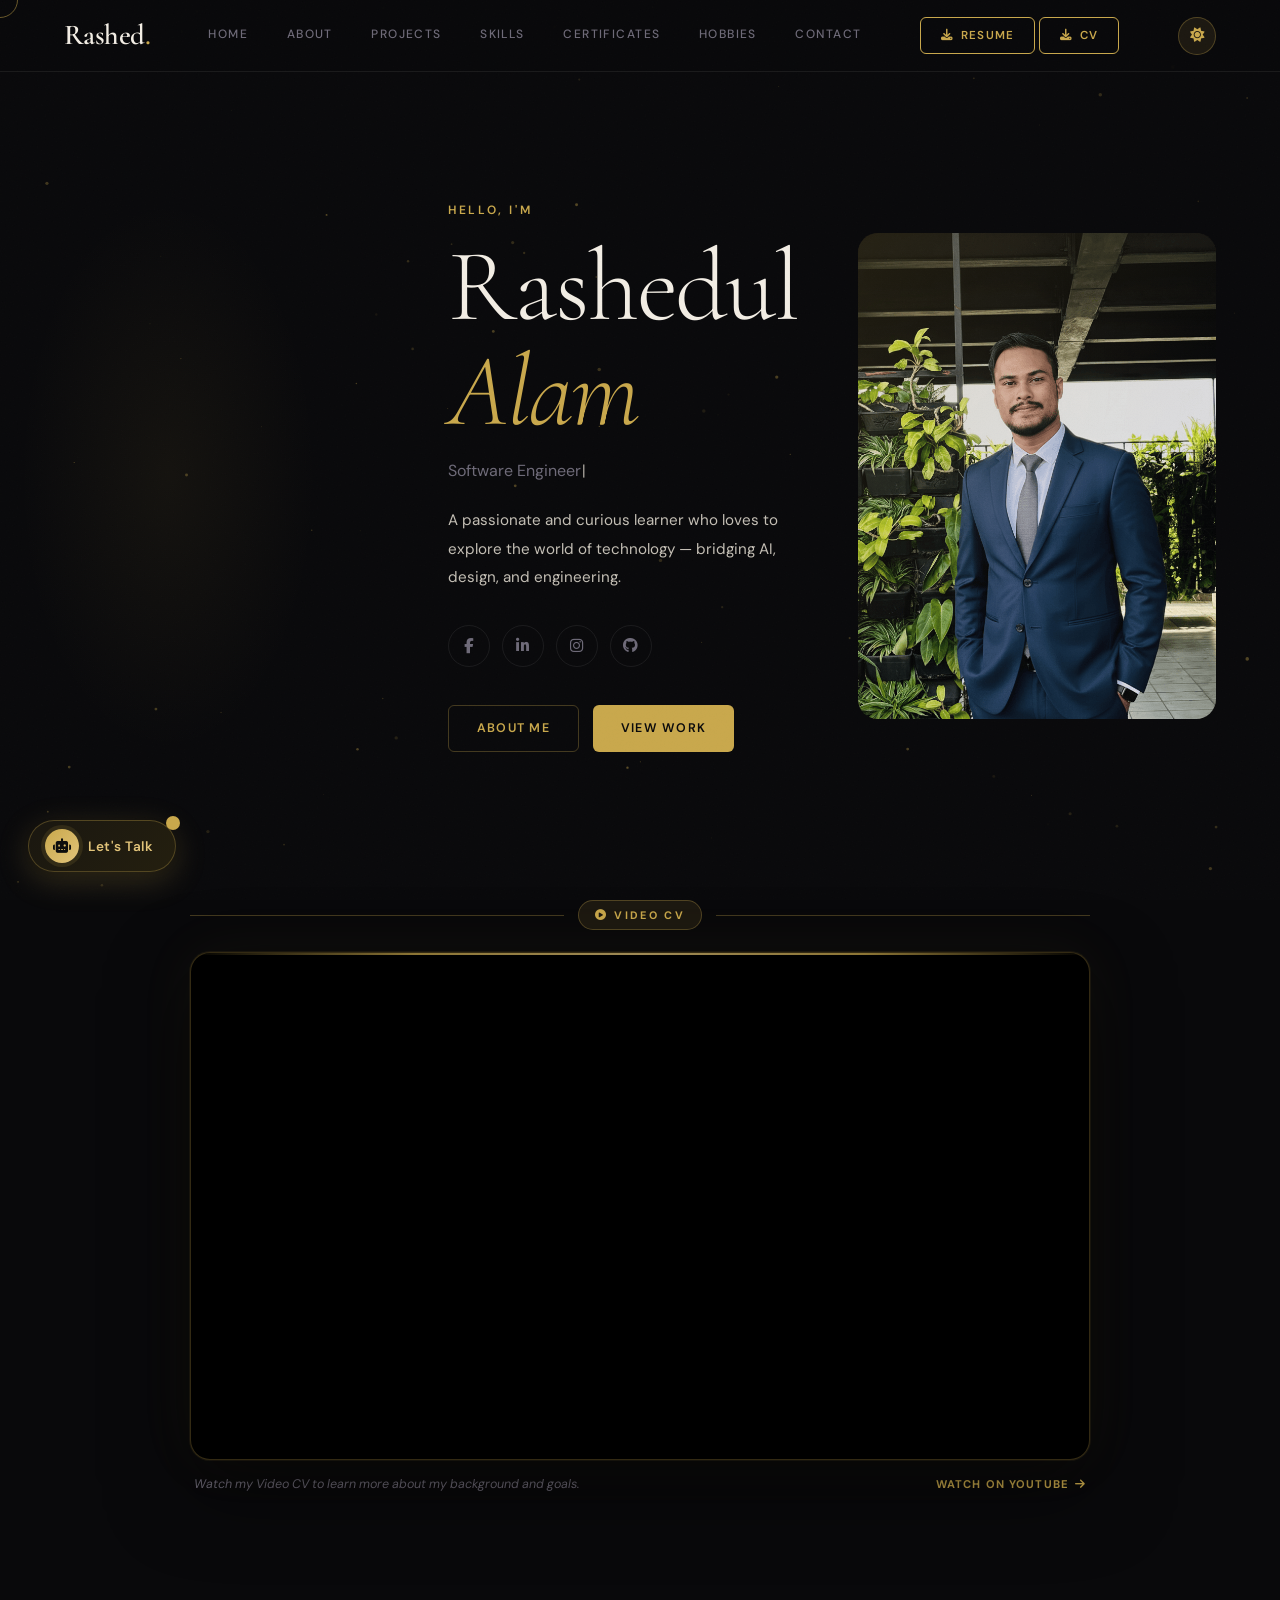
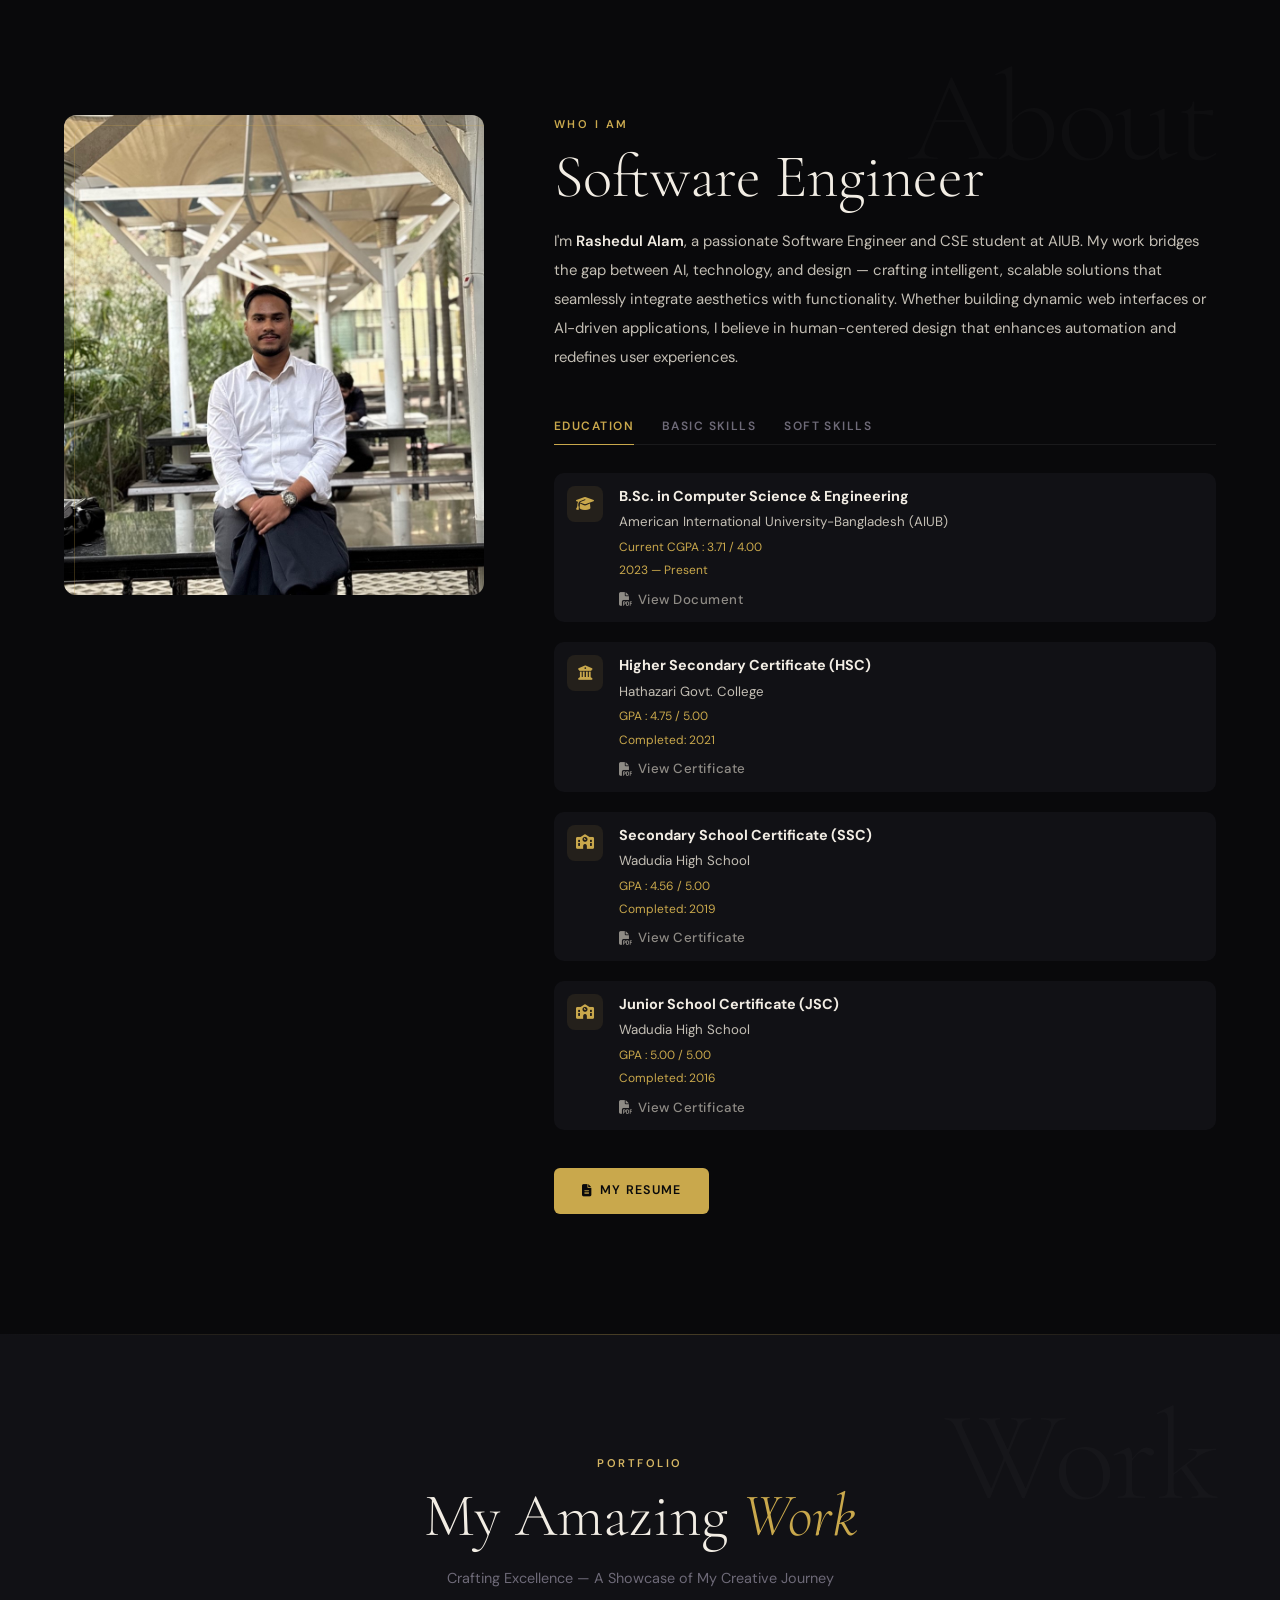
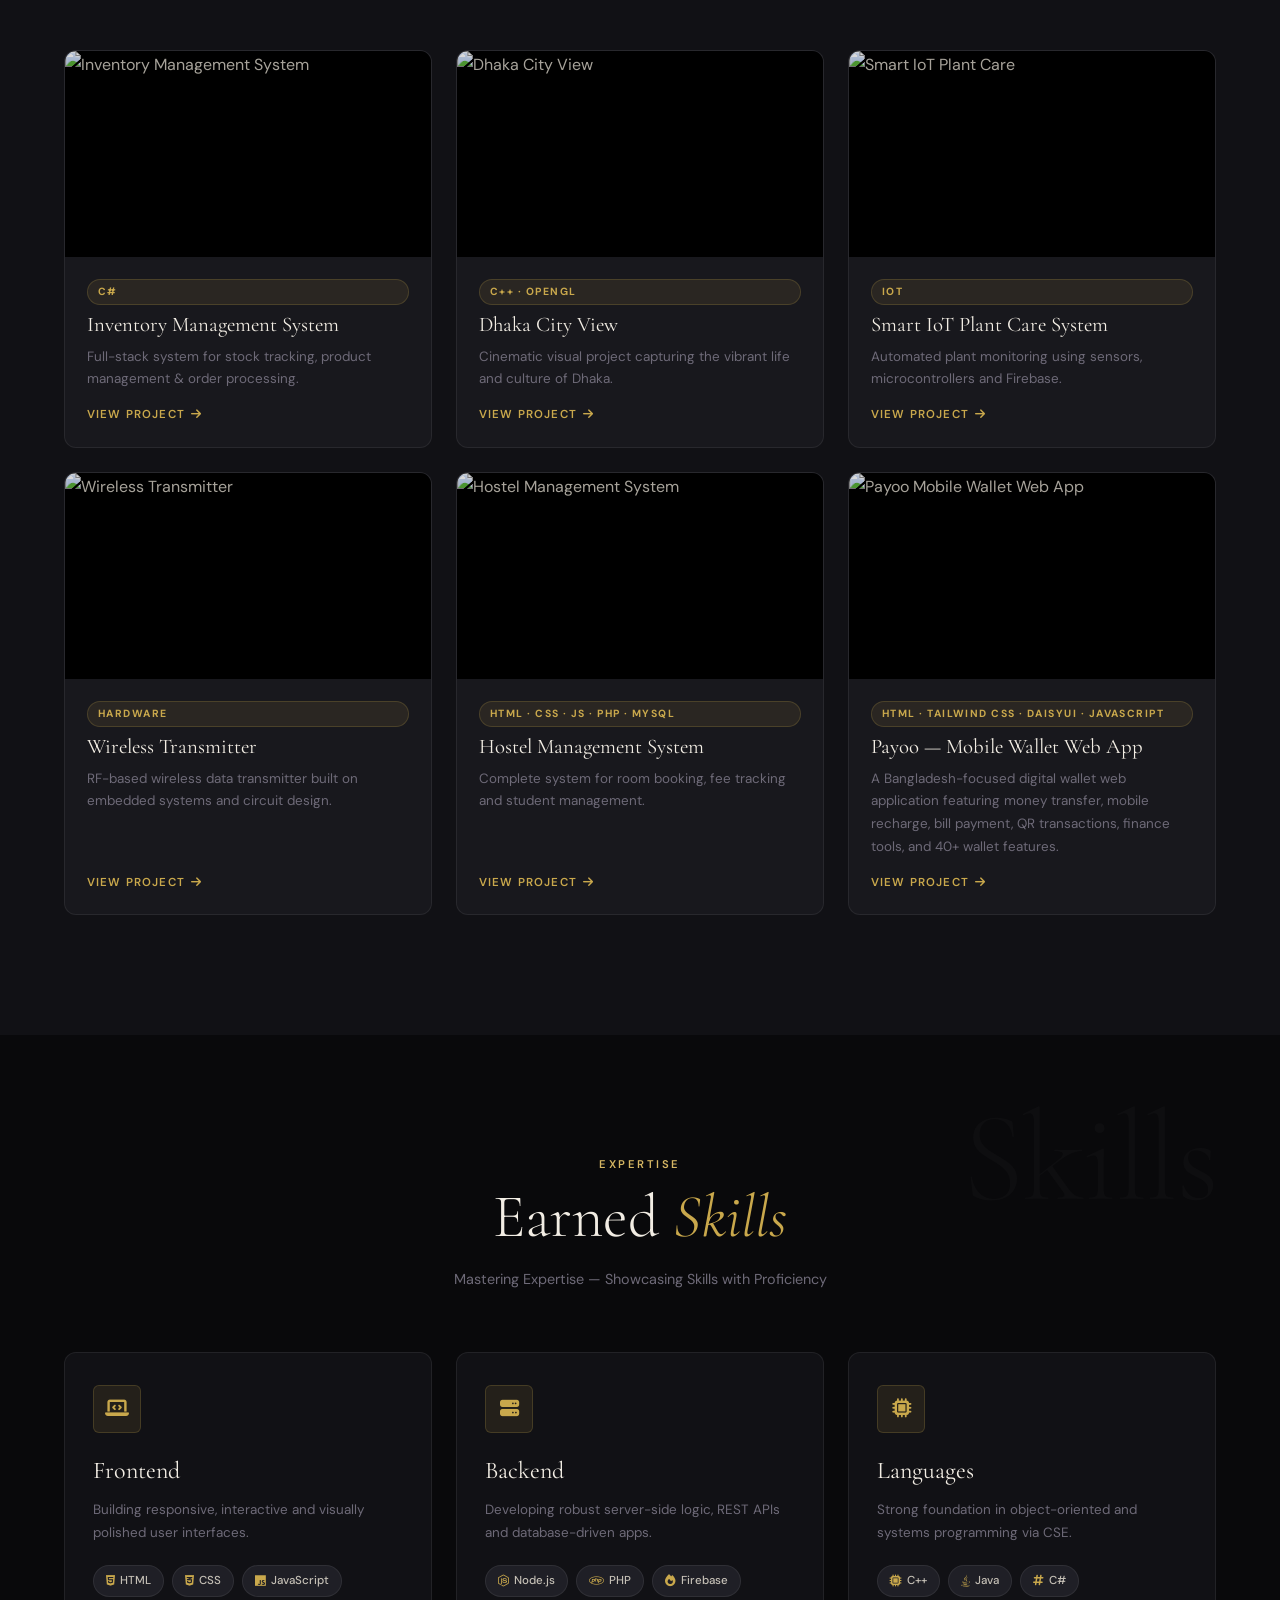
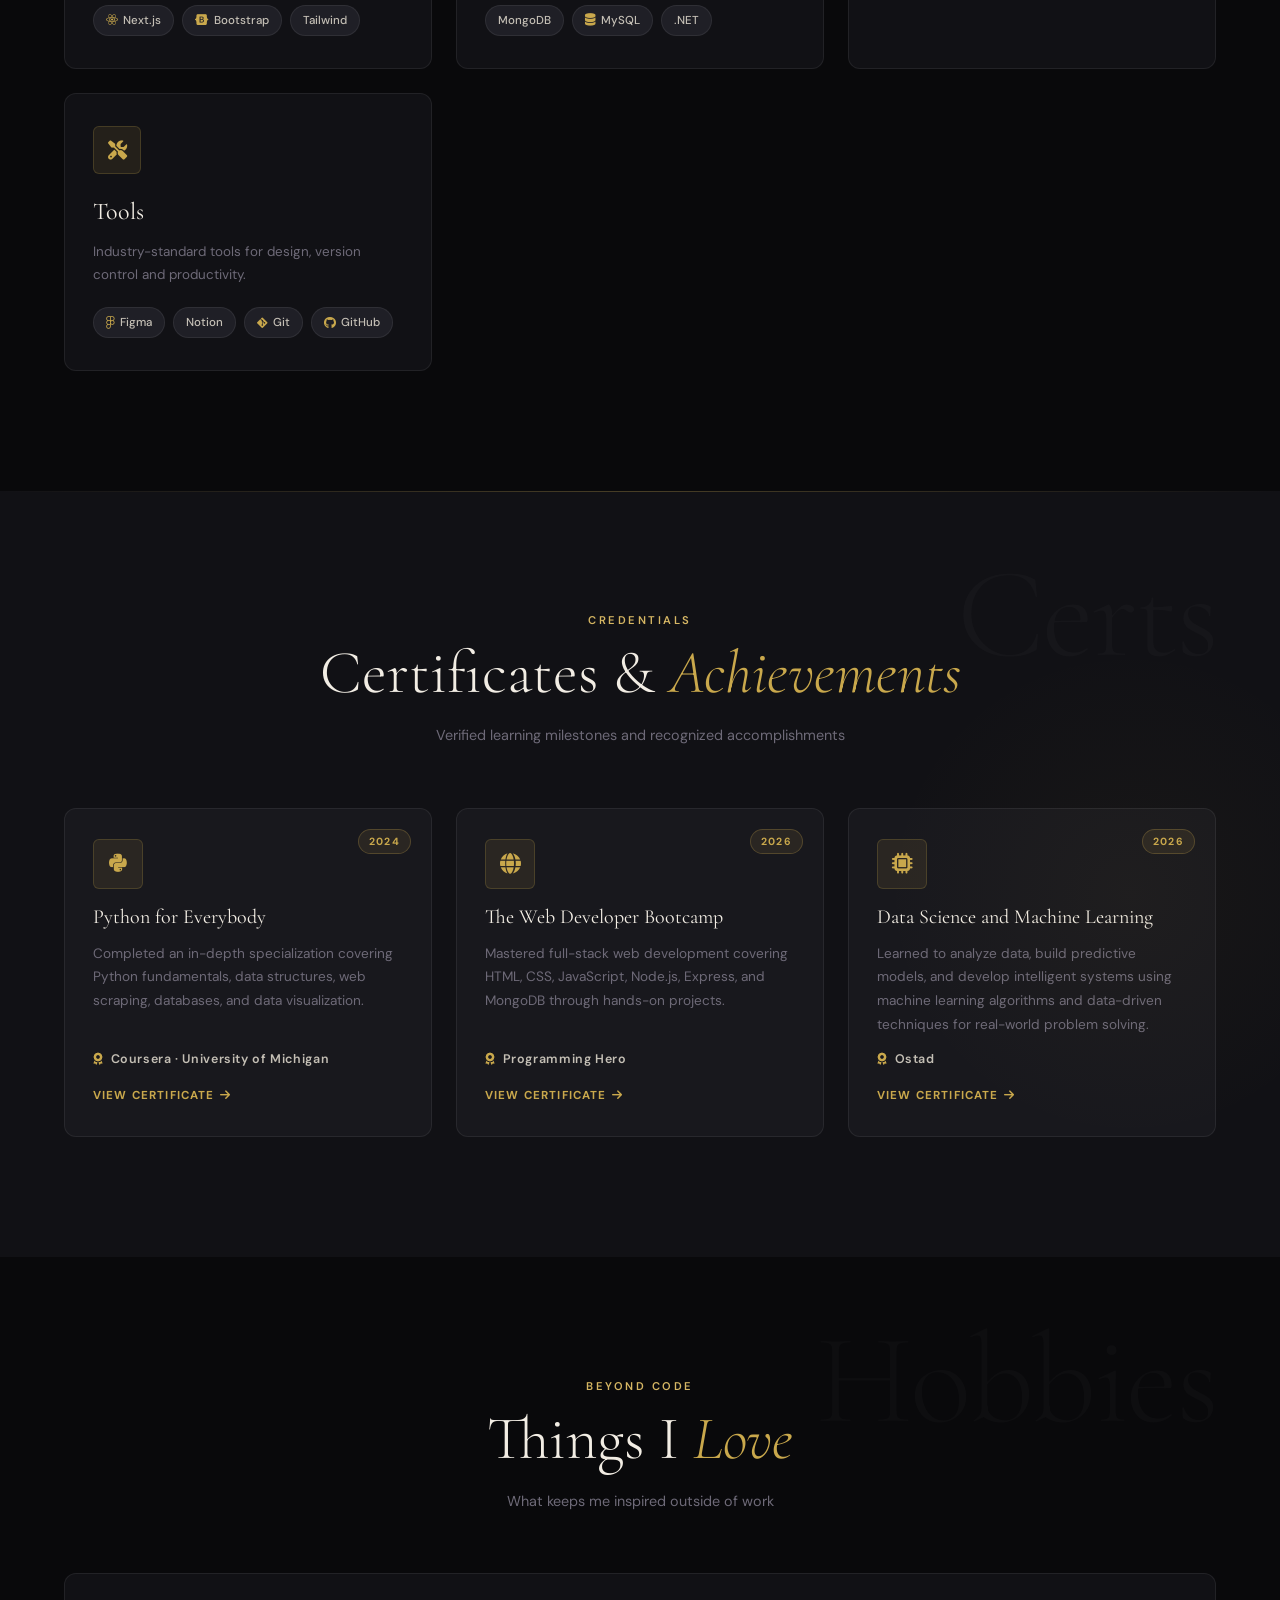
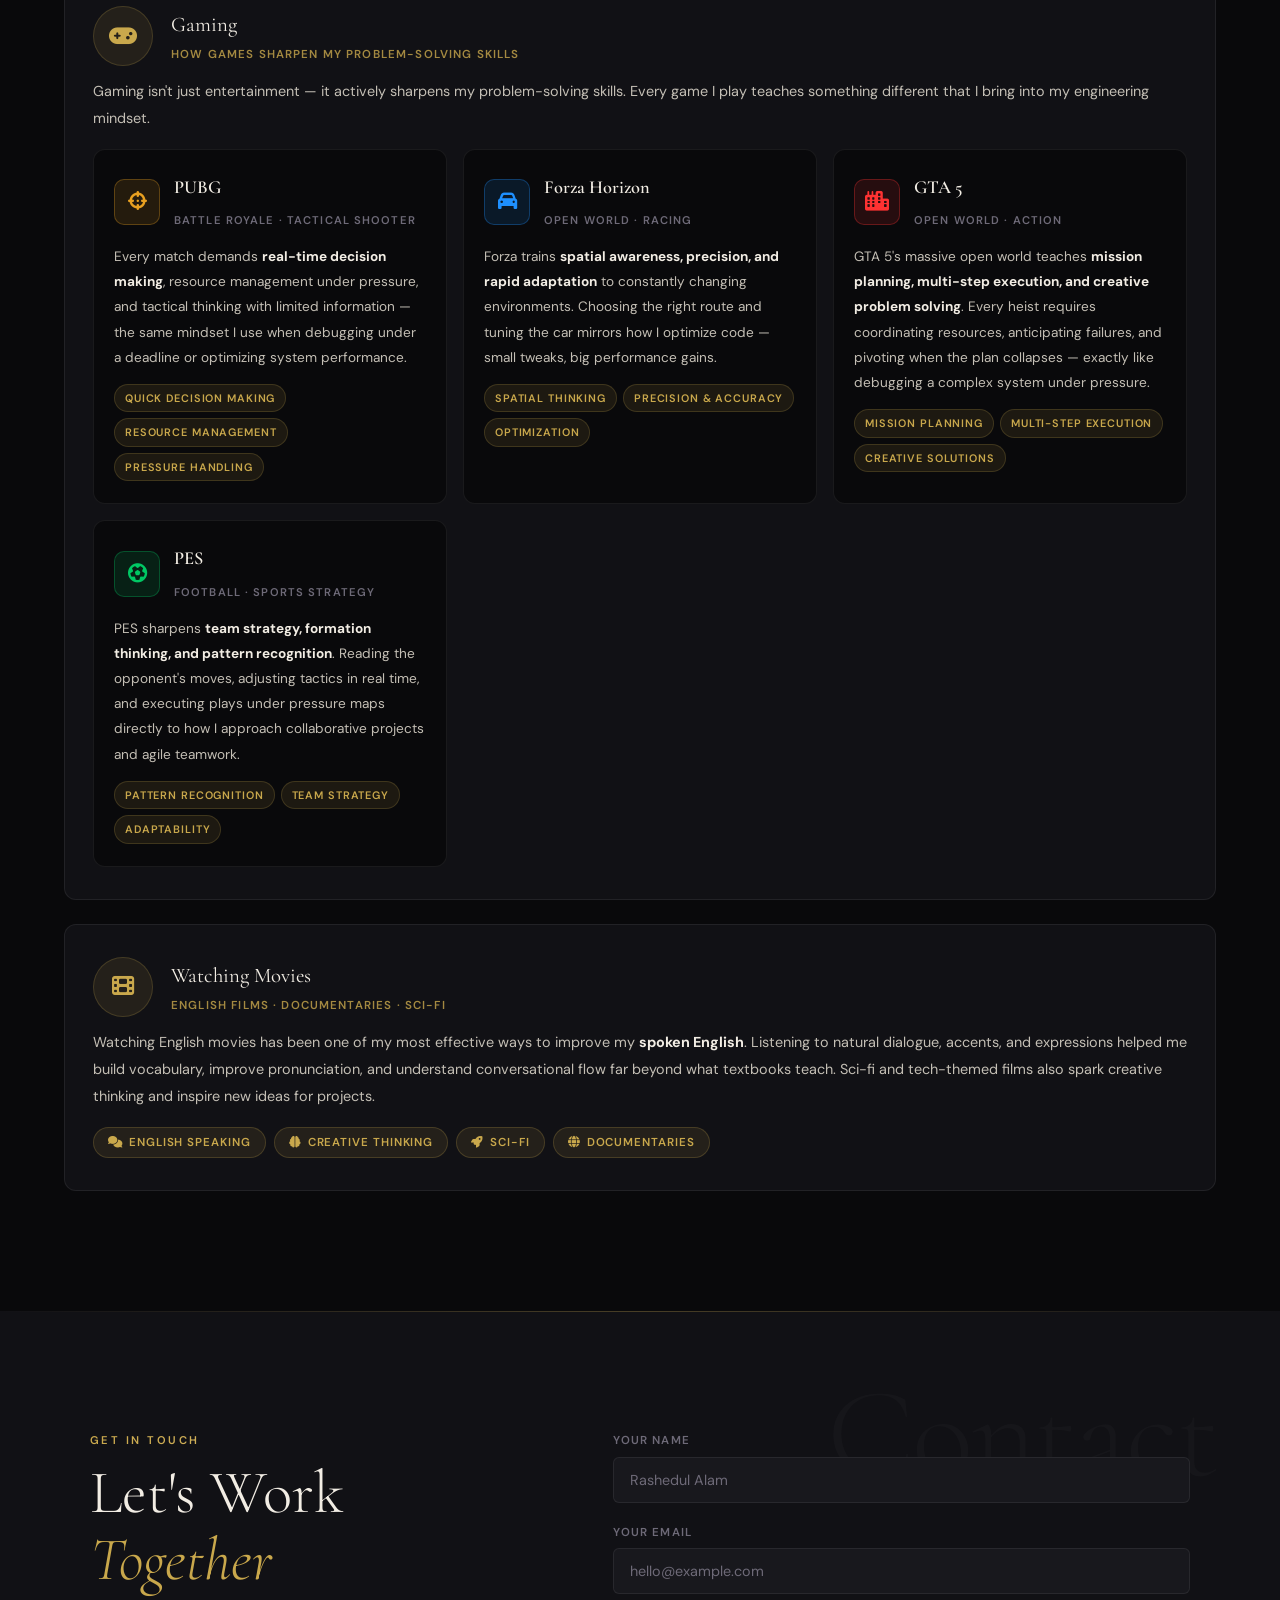
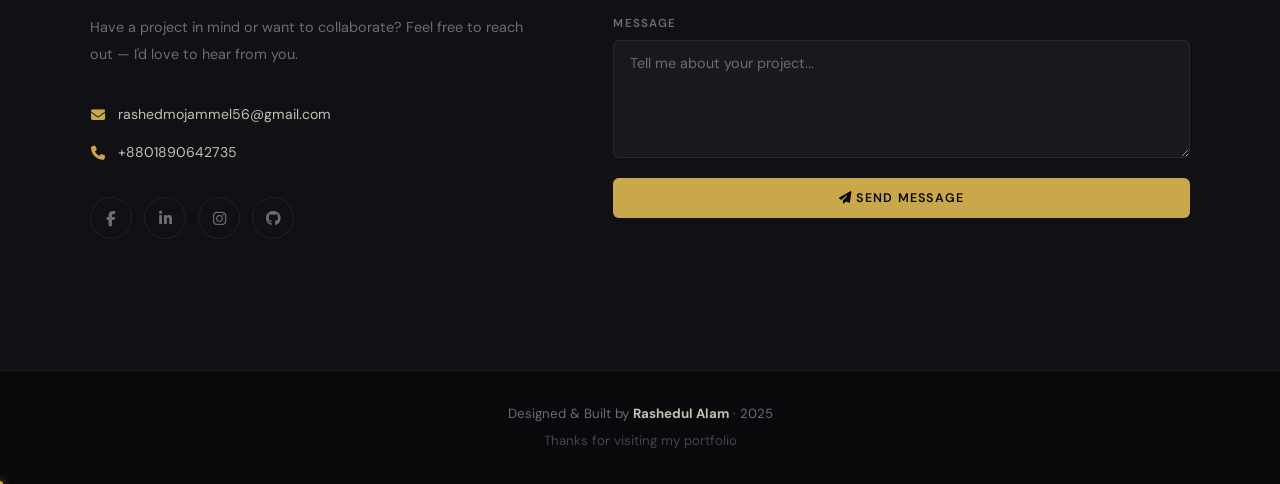
==== commit 93590a50: "update ai" ====
--- a/index.html
+++ b/index.html
@@ -117,65 +117,82 @@
 
 
   <!-- ═══════════════════════════════════════
-       ASK ME ANYTHING — AI Section
+       FLOATING AI CHAT BUTTON + POPUP
   ═══════════════════════════════════════ -->
-  <section class="ama-section" id="ask-ai" data-reveal>
-    <div class="ama-inner">
-
-      <div class="ama-header">
-        <span class="ama-eyebrow"><i class="fas fa-robot"></i> AI Assistant</span>
-        <h2 class="ama-title">Ask Me <em>Anything</em></h2>
-        <p class="ama-subtitle">Curious about my skills, projects, or background? Ask away — powered by AI.</p>
-      </div>
-
-      <div class="ama-card">
-
-        <!-- Suggested questions -->
-        <div class="ama-suggestions" id="ama-suggestions">
-          <button class="ama-suggestion-btn" data-q="What are your top technical skills?">
-            <i class="fas fa-code"></i> Top Skills
+
+  <!-- Floating trigger button -->
+  <button class="ai-fab" id="ai-fab" aria-label="Open AI Assistant">
+    <span class="ai-fab-icon"><i class="fas fa-robot"></i></span>
+    <span class="ai-fab-label">Let's Talk</span>
+    <span class="ai-fab-pulse"></span>
+  </button>
+
+  <!-- Chat popup -->
+  <div class="ai-popup" id="ai-popup" aria-hidden="true">
+    <div class="ai-popup-inner">
+
+      <!-- Popup header -->
+      <div class="ai-popup-header">
+        <div class="ai-popup-header-left">
+          <div class="ai-popup-avatar">
+            <i class="fas fa-robot"></i>
+            <span class="ai-popup-online"></span>
+          </div>
+          <div>
+            <div class="ai-popup-name">Rashed's AI</div>
+            <div class="ai-popup-status">Ask me anything ✦</div>
+          </div>
+        </div>
+        <button class="ai-popup-close" id="ai-popup-close" aria-label="Close chat">
+          <i class="fas fa-times"></i>
+        </button>
+      </div>
+
+      <!-- Suggested questions -->
+      <div class="ama-suggestions" id="ama-suggestions">
+        <button class="ama-suggestion-btn" data-q="What are your top technical skills?">
+          <i class="fas fa-code"></i> Top Skills
+        </button>
+        <button class="ama-suggestion-btn" data-q="Tell me about your best projects">
+          <i class="fas fa-layer-group"></i> Best Projects
+        </button>
+        <button class="ama-suggestion-btn" data-q="What are you currently studying?">
+          <i class="fas fa-graduation-cap"></i> Education
+        </button>
+        <button class="ama-suggestion-btn" data-q="Why should I hire you?">
+          <i class="fas fa-star"></i> Why Hire Me?
+        </button>
+        <button class="ama-suggestion-btn" data-q="What kind of work are you looking for?">
+          <i class="fas fa-briefcase"></i> Goals
+        </button>
+        <button class="ama-suggestion-btn" data-q="What are your hobbies outside of coding?">
+          <i class="fas fa-heart"></i> Hobbies
+        </button>
+      </div>
+
+      <!-- Messages area -->
+      <div class="ama-messages" id="ama-messages"></div>
+
+      <!-- Input -->
+      <div class="ama-input-wrap">
+        <div class="ama-input-row">
+          <span class="ama-input-icon"><i class="fas fa-comment-alt"></i></span>
+          <input
+            type="text"
+            id="ama-input"
+            placeholder="Ask me anything about Rashedul…"
+            autocomplete="off"
+            maxlength="300"
+          />
+          <button id="ama-send-btn" aria-label="Send question">
+            <i class="fas fa-paper-plane"></i>
           </button>
-          <button class="ama-suggestion-btn" data-q="Tell me about your best projects">
-            <i class="fas fa-layer-group"></i> Best Projects
-          </button>
-          <button class="ama-suggestion-btn" data-q="What are you currently studying?">
-            <i class="fas fa-graduation-cap"></i> Education
-          </button>
-          <button class="ama-suggestion-btn" data-q="Why should I hire you?">
-            <i class="fas fa-star"></i> Why Hire Me?
-          </button>
-          <button class="ama-suggestion-btn" data-q="What kind of work are you looking for?">
-            <i class="fas fa-briefcase"></i> Goals
-          </button>
-          <button class="ama-suggestion-btn" data-q="What are your hobbies outside of coding?">
-            <i class="fas fa-heart"></i> Hobbies
-          </button>
-        </div>
-
-        <!-- Messages area -->
-        <div class="ama-messages" id="ama-messages"></div>
-
-        <!-- Input -->
-        <div class="ama-input-wrap">
-          <div class="ama-input-row">
-            <span class="ama-input-icon"><i class="fas fa-comment-alt"></i></span>
-            <input
-              type="text"
-              id="ama-input"
-              placeholder="Ask me anything about Rashedul…"
-              autocomplete="off"
-              maxlength="300"
-            />
-            <button id="ama-send-btn" aria-label="Send question">
-              <i class="fas fa-paper-plane"></i>
-            </button>
-          </div>
-         <p class="ama-disclaimer">Use AI to quickly explore an overview of my portfolio.</p>
-        </div>
-
-      </div>
-    </div>
-  </section>
+        </div>
+        <p class="ama-disclaimer">Powered by local AI · Portfolio overview only</p>
+      </div>
+
+    </div>
+  </div>
 
 
   <!-- ═══════════════════════════════════════
@@ -821,7 +838,7 @@
         <ul class="contact-info">
           <li>
             <i class="fas fa-envelope"></i>
-            <a href="/cdn-cgi/l/email-protection#144675677c7170797b7e75797971782122547379757d783a777b79"><span class="__cf_email__" data-cfemail="9bc9fae8f3fefff6f4f1faf6f6fef7aeaddbfcf6faf2f7b5f8f4f6">[email&#160;protected]</span></a>
+            <a href="mailto:Rashedmojammel56@gmail.com">rashedmojammel56@gmail.com</a>
           </li>
           <li>
             <i class="fas fa-phone"></i>
@@ -1094,7 +1111,7 @@
       <a id="eduOpenBtn" href="#" target="_blank">
         <i class="fas fa-external-link-alt"></i> Open in New Tab
       </a>
-      <span class="edu-modal-year" 
+      <span class="edu-modal-year" id="eduModalYear"></span>
     </div>
   </div>
 </div>
--- a/styles/styles.css
+++ b/styles/styles.css
@@ -2503,102 +2503,223 @@
    ASK ME ANYTHING — AI Section
 ══════════════════════════════════════════════════ */
 
-.ama-section {
-  padding: 80px 24px 60px;
-  display: flex;
+/* ══════════════════════════════════════════════════
+   FLOATING AI BUTTON + POPUP CHAT
+══════════════════════════════════════════════════ */
+
+/* ── Floating Action Button ── */
+.ai-fab {
+  position: fixed;
+  bottom: 28px;
+  left: 28px;
+  z-index: 10000;
+  display: flex;
+  align-items: center;
+  gap: 9px;
+  padding: 0 22px 0 16px;
+  height: 52px;
+  border-radius: 50px;
+  border: 1px solid var(--border-gold);
+  background: linear-gradient(135deg, #1a1710 0%, #241f0f 100%);
+  box-shadow: 0 8px 32px rgba(201,168,76,0.22), 0 2px 8px rgba(0,0,0,0.5);
+  cursor: pointer;
+  transition: transform 0.25s var(--ease), box-shadow 0.25s var(--ease), background 0.25s;
+  overflow: visible;
+}
+
+.ai-fab:hover {
+  transform: translateY(-3px) scale(1.03);
+  box-shadow: 0 16px 48px rgba(201,168,76,0.38), 0 4px 12px rgba(0,0,0,0.5);
+  background: linear-gradient(135deg, #201e12 0%, #2c2510 100%);
+}
+
+.ai-fab-icon {
+  width: 34px;
+  height: 34px;
+  border-radius: 50%;
+  background: linear-gradient(135deg, var(--gold), var(--gold-light));
+  display: flex;
+  align-items: center;
   justify-content: center;
-  position: relative;
-}
-
-.ama-section::before {
-  content: '';
+  font-size: 0.9rem;
+  color: #0d0d0d;
+  flex-shrink: 0;
+  box-shadow: 0 0 0 4px rgba(201,168,76,0.12);
+}
+
+.ai-fab-label {
+  font-family: var(--font-body);
+  font-size: 0.85rem;
+  font-weight: 600;
+  color: var(--gold-light);
+  letter-spacing: 0.04em;
+  white-space: nowrap;
+}
+
+/* Pulse ring */
+.ai-fab-pulse {
   position: absolute;
-  top: 0; left: 50%; transform: translateX(-50%);
-  width: 1px;
-  height: 60px;
-  background: linear-gradient(to bottom, transparent, var(--border-gold));
-}
-
-.ama-inner {
-  width: 100%;
-  max-width: 760px;
+  top: -5px;
+  right: -5px;
+  width: 14px;
+  height: 14px;
+  border-radius: 50%;
+  background: var(--gold);
+  box-shadow: 0 0 0 0 rgba(201,168,76,0.5);
+  animation: aiFabPulse 2.2s infinite;
+}
+
+@keyframes aiFabPulse {
+  0%   { box-shadow: 0 0 0 0 rgba(201,168,76,0.55); }
+  70%  { box-shadow: 0 0 0 10px rgba(201,168,76,0); }
+  100% { box-shadow: 0 0 0 0 rgba(201,168,76,0); }
+}
+
+/* Hide pulse when chat is open */
+.ai-fab.is-open .ai-fab-pulse { display: none; }
+.ai-fab.is-open .ai-fab-icon i { display: none; }
+.ai-fab.is-open .ai-fab-icon::before {
+  font-family: 'Font Awesome 6 Free';
+  font-weight: 900;
+  content: '\f00d';
+  font-size: 0.9rem;
+  color: #0d0d0d;
+}
+
+/* ── Chat Popup ── */
+.ai-popup {
+  position: fixed;
+  bottom: 92px;
+  left: 28px;
+  z-index: 9999;
+  width: 380px;
+  max-width: calc(100vw - 40px);
+  border-radius: 20px;
+  background: var(--bg-card);
+  border: 1px solid var(--border-gold);
+  box-shadow: 0 24px 80px rgba(0,0,0,0.65), 0 0 0 1px rgba(201,168,76,0.08);
   display: flex;
   flex-direction: column;
-  gap: 36px;
-}
-
-/* Header */
-.ama-header {
-  text-align: center;
-  display: flex;
-  flex-direction: column;
-  align-items: center;
-  gap: 12px;
-}
-
-.ama-eyebrow {
-  display: inline-flex;
-  align-items: center;
-  gap: 7px;
-  font-size: 0.75rem;
-  font-weight: 600;
-  letter-spacing: 0.12em;
-  text-transform: uppercase;
-  color: var(--gold);
-  padding: 5px 14px;
-  border: 1px solid var(--border-gold);
-  border-radius: 20px;
-  background: var(--gold-dim);
-}
-
-.ama-title {
-  font-family: var(--font-display);
-  font-size: clamp(2rem, 5vw, 3rem);
-  font-weight: 400;
-  color: var(--white);
-  line-height: 1.1;
-}
-
-.ama-title em {
-  font-style: italic;
-  color: var(--gold);
-}
-
-.ama-subtitle {
-  font-size: 0.95rem;
-  color: var(--muted);
-  max-width: 420px;
-}
-
-/* Card */
-.ama-card {
-  background: var(--bg-card);
-  border: 1px solid var(--border);
-  border-radius: var(--radius-lg);
   overflow: hidden;
-  display: flex;
-  flex-direction: column;
-  gap: 0;
-  position: relative;
-}
-
-.ama-card::before {
+  transform-origin: bottom left;
+
+  /* Hidden state */
+  opacity: 0;
+  transform: scale(0.88) translateY(16px);
+  pointer-events: none;
+  transition: opacity 0.3s var(--ease), transform 0.3s var(--ease);
+}
+
+.ai-popup::before {
   content: '';
   position: absolute;
   inset: 0;
-  border-radius: var(--radius-lg);
-  background: linear-gradient(135deg, rgba(201,168,76,0.04) 0%, transparent 60%);
+  background: linear-gradient(135deg, rgba(201,168,76,0.05) 0%, transparent 55%);
   pointer-events: none;
+  z-index: 0;
+}
+
+.ai-popup.is-open {
+  opacity: 1;
+  transform: scale(1) translateY(0);
+  pointer-events: all;
+}
+
+/* Popup header */
+.ai-popup-inner {
+  display: flex;
+  flex-direction: column;
+  position: relative;
+  z-index: 1;
+  max-height: 70vh;
+}
+
+.ai-popup-header {
+  display: flex;
+  align-items: center;
+  justify-content: space-between;
+  padding: 14px 16px 14px 18px;
+  border-bottom: 1px solid var(--border);
+  background: linear-gradient(90deg, rgba(201,168,76,0.06) 0%, transparent 100%);
+  flex-shrink: 0;
+}
+
+.ai-popup-header-left {
+  display: flex;
+  align-items: center;
+  gap: 12px;
+}
+
+.ai-popup-avatar {
+  width: 36px;
+  height: 36px;
+  border-radius: 50%;
+  background: linear-gradient(135deg, var(--gold), var(--gold-light));
+  display: flex;
+  align-items: center;
+  justify-content: center;
+  font-size: 0.85rem;
+  color: #0d0d0d;
+  position: relative;
+  flex-shrink: 0;
+}
+
+.ai-popup-online {
+  position: absolute;
+  bottom: 1px;
+  right: 1px;
+  width: 9px;
+  height: 9px;
+  border-radius: 50%;
+  background: #4ade80;
+  border: 2px solid var(--bg-card);
+}
+
+.ai-popup-name {
+  font-family: var(--font-body);
+  font-size: 0.92rem;
+  font-weight: 600;
+  color: var(--white);
+}
+
+.ai-popup-status {
+  font-size: 0.72rem;
+  color: var(--gold);
+  letter-spacing: 0.03em;
+}
+
+.ai-popup-close {
+  width: 30px;
+  height: 30px;
+  border-radius: 50%;
+  border: 1px solid var(--border);
+  background: var(--bg-elevated);
+  color: var(--muted);
+  font-size: 0.8rem;
+  cursor: pointer;
+  display: flex;
+  align-items: center;
+  justify-content: center;
+  transition: color 0.2s, border-color 0.2s, background 0.2s;
+  flex-shrink: 0;
+}
+
+.ai-popup-close:hover {
+  color: var(--white);
+  border-color: var(--border-gold);
+  background: rgba(201,168,76,0.08);
 }
 
 /* Suggestions */
 .ama-suggestions {
   display: flex;
   flex-wrap: wrap;
-  gap: 10px;
-  padding: 24px 24px 20px;
+  gap: 8px;
+  padding: 14px 14px 10px;
   transition: all 0.4s var(--ease);
   overflow: hidden;
+  border-bottom: 1px solid var(--border);
+  flex-shrink: 0;
 }
 
 .ama-suggestions-hidden {
@@ -2607,26 +2728,27 @@
   padding-bottom: 0;
   opacity: 0;
   pointer-events: none;
+  border-bottom: none;
 }
 
 .ama-suggestion-btn {
   display: inline-flex;
   align-items: center;
-  gap: 7px;
-  padding: 8px 16px;
+  gap: 6px;
+  padding: 6px 13px;
   background: var(--bg-elevated);
   border: 1px solid var(--border);
   border-radius: 40px;
   color: var(--text);
   font-family: var(--font-body);
-  font-size: 0.82rem;
+  font-size: 0.78rem;
   font-weight: 500;
   cursor: pointer;
   transition: border-color 0.2s, color 0.2s, background 0.2s, transform 0.15s;
 }
 
 .ama-suggestion-btn i {
-  font-size: 0.75rem;
+  font-size: 0.7rem;
   color: var(--gold);
 }
 
@@ -2634,35 +2756,35 @@
   border-color: var(--border-gold);
   color: var(--white);
   background: rgba(201,168,76,0.07);
-  transform: translateY(-2px);
+  transform: translateY(-1px);
 }
 
 /* Messages */
 .ama-messages {
   max-height: 0;
   overflow-y: auto;
-  padding: 0 20px;
+  padding: 0 14px;
   display: flex;
   flex-direction: column;
-  gap: 14px;
+  gap: 12px;
   transition: max-height 0.5s var(--ease), padding 0.3s ease;
   scrollbar-width: thin;
   scrollbar-color: rgba(201,168,76,0.15) transparent;
 }
 
-.ama-messages::-webkit-scrollbar { width: 4px; }
-.ama-messages::-webkit-scrollbar-thumb { background: rgba(201,168,76,0.15); border-radius: 4px; }
+.ama-messages::-webkit-scrollbar { width: 3px; }
+.ama-messages::-webkit-scrollbar-thumb { background: rgba(201,168,76,0.18); border-radius: 4px; }
 
 .ama-messages-visible {
-  max-height: 360px;
-  padding: 20px 20px;
+  max-height: 260px;
+  padding: 14px 14px;
 }
 
 /* Bubbles */
 .ama-bubble {
   display: flex;
   align-items: flex-start;
-  gap: 10px;
+  gap: 8px;
   animation: amaBubbleIn 0.28s ease forwards;
 }
 
@@ -2675,8 +2797,8 @@
 .ama-bubble-user { align-self: flex-end; flex-direction: row-reverse; }
 
 .ama-bubble-avatar {
-  width: 32px;
-  height: 32px;
+  width: 28px;
+  height: 28px;
   border-radius: 50%;
   background: var(--gold-dim);
   border: 1px solid var(--border-gold);
@@ -2684,15 +2806,15 @@
   align-items: center;
   justify-content: center;
   flex-shrink: 0;
-  font-size: 0.78rem;
+  font-size: 0.7rem;
   color: var(--gold);
 }
 
 .ama-bubble-body {
-  max-width: 78%;
-  padding: 11px 16px;
-  border-radius: 16px;
-  font-size: 0.87rem;
+  max-width: 80%;
+  padding: 10px 14px;
+  border-radius: 14px;
+  font-size: 0.84rem;
   line-height: 1.6;
 }
 
@@ -2718,13 +2840,13 @@
   display: flex;
   align-items: center;
   gap: 5px;
-  padding: 14px 16px !important;
+  padding: 12px 14px !important;
 }
 
 .ama-dots span {
   display: block;
-  width: 7px;
-  height: 7px;
+  width: 6px;
+  height: 6px;
   border-radius: 50%;
   background: var(--muted);
   animation: amaDot 1.2s infinite ease-in-out;
@@ -2740,21 +2862,22 @@
 
 /* Input */
 .ama-input-wrap {
-  padding: 16px 20px 18px;
+  padding: 12px 14px 14px;
   border-top: 1px solid var(--border);
   display: flex;
   flex-direction: column;
+  gap: 6px;
+  flex-shrink: 0;
+}
+
+.ama-input-row {
+  display: flex;
+  align-items: center;
   gap: 8px;
-}
-
-.ama-input-row {
-  display: flex;
-  align-items: center;
-  gap: 10px;
   background: var(--bg-elevated);
   border: 1px solid var(--border);
   border-radius: 50px;
-  padding: 6px 8px 6px 18px;
+  padding: 5px 6px 5px 14px;
   transition: border-color 0.25s;
 }
 
@@ -2765,7 +2888,7 @@
 
 .ama-input-icon {
   color: var(--muted);
-  font-size: 0.85rem;
+  font-size: 0.8rem;
   flex-shrink: 0;
 }
 
@@ -2776,20 +2899,20 @@
   outline: none;
   color: var(--white);
   font-family: var(--font-body);
-  font-size: 0.9rem;
-  padding: 6px 0;
+  font-size: 0.87rem;
+  padding: 5px 0;
 }
 
 #ama-input::placeholder { color: var(--muted); }
 
 #ama-send-btn {
-  width: 40px;
-  height: 40px;
+  width: 36px;
+  height: 36px;
   border-radius: 50%;
   border: none;
   background: linear-gradient(135deg, var(--gold), var(--gold-light));
   color: #0d0d0d;
-  font-size: 0.85rem;
+  font-size: 0.8rem;
   cursor: pointer;
   display: flex;
   align-items: center;
@@ -2799,8 +2922,8 @@
 }
 
 #ama-send-btn:hover {
-  transform: scale(1.08);
-  box-shadow: 0 4px 18px rgba(201,168,76,0.45);
+  transform: scale(1.1);
+  box-shadow: 0 4px 16px rgba(201,168,76,0.5);
 }
 
 #ama-send-btn.loading {
@@ -2815,17 +2938,28 @@
 @keyframes amaSpin { to { transform: rotate(360deg); } }
 
 .ama-disclaimer {
-  font-size: 0.72rem;
+  font-size: 0.68rem;
   color: var(--muted);
   text-align: center;
-  opacity: 0.7;
-}
-
-/* Light mode */
-body.light-mode .ama-card {
+  opacity: 0.6;
+}
+
+/* ── Light mode overrides ── */
+body.light-mode .ai-fab {
+  background: linear-gradient(135deg, #fff8e8 0%, #fdf0cc 100%);
+  border-color: rgba(201,168,76,0.5);
+  box-shadow: 0 8px 32px rgba(201,168,76,0.2), 0 2px 8px rgba(0,0,0,0.12);
+}
+
+body.light-mode .ai-fab-label { color: #7a5c00; }
+
+body.light-mode .ai-popup {
   background: #ffffff;
-  border-color: rgba(0,0,0,0.07);
-}
+  border-color: rgba(201,168,76,0.25);
+  box-shadow: 0 24px 80px rgba(0,0,0,0.15);
+}
+
+body.light-mode .ai-popup-header { background: rgba(201,168,76,0.04); }
 
 body.light-mode .ama-suggestion-btn {
   background: #f5f5f5;
@@ -2855,15 +2989,20 @@
 
 body.light-mode .ama-bubble-bot .ama-bubble-body strong { color: #111; }
 
-body.light-mode .ama-input-wrap {
-  border-top-color: rgba(0,0,0,0.07);
-}
-
-/* Mobile */
+body.light-mode .ama-input-wrap { border-top-color: rgba(0,0,0,0.07); }
+
+body.light-mode .ai-popup-name { color: #111; }
+
+body.light-mode .ai-popup-close {
+  background: #f0f0f0;
+  border-color: rgba(0,0,0,0.1);
+  color: #666;
+}
+
+/* ── Mobile ── */
 @media (max-width: 600px) {
-  .ama-section { padding: 60px 16px 40px; }
-  .ama-suggestions { padding: 18px 16px 14px; gap: 8px; }
-  .ama-input-wrap { padding: 14px 14px 16px; }
-  .ama-bubble-body { max-width: 88%; font-size: 0.84rem; }
-  .ama-messages-visible { max-height: 280px; }
+  .ai-fab { bottom: 20px; left: 18px; }
+  .ai-popup { bottom: 84px; left: 18px; width: calc(100vw - 36px); }
+  .ama-bubble-body { max-width: 88%; font-size: 0.82rem; }
+  .ama-messages-visible { max-height: 220px; }
 }
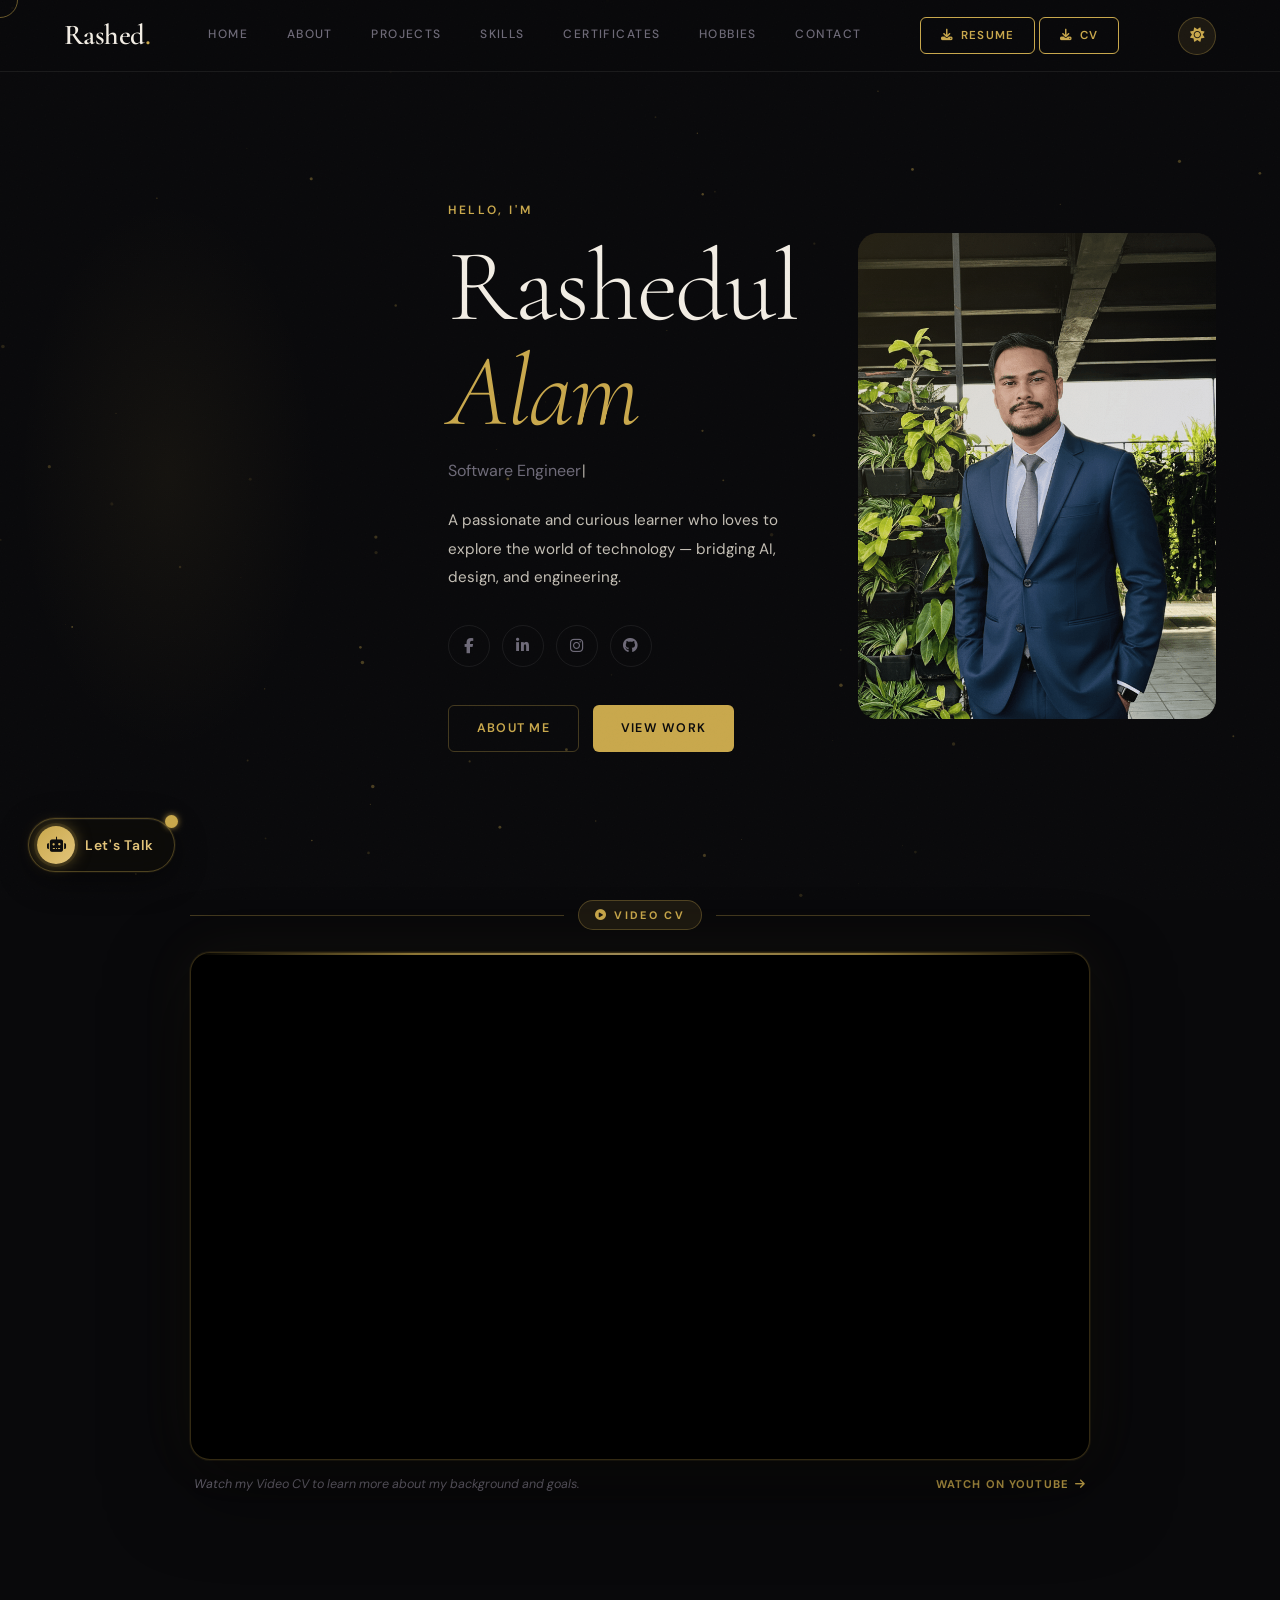
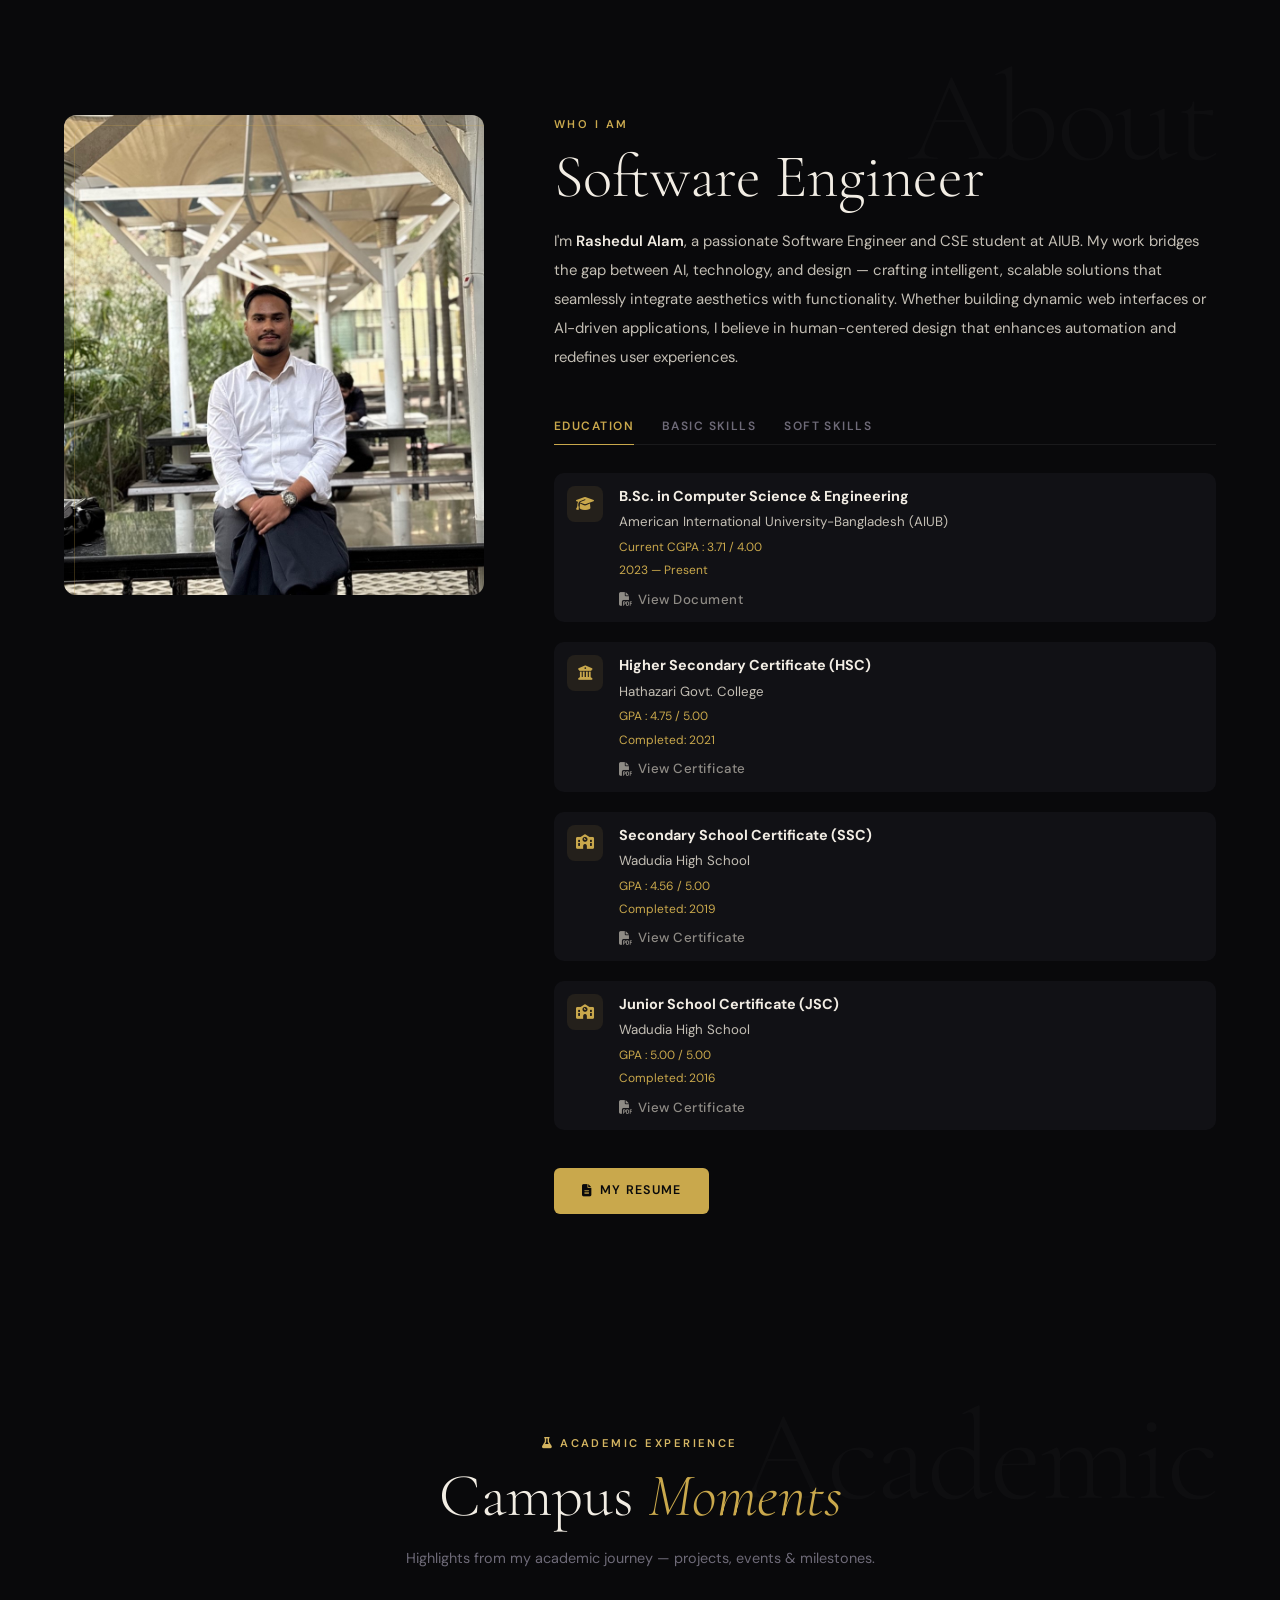
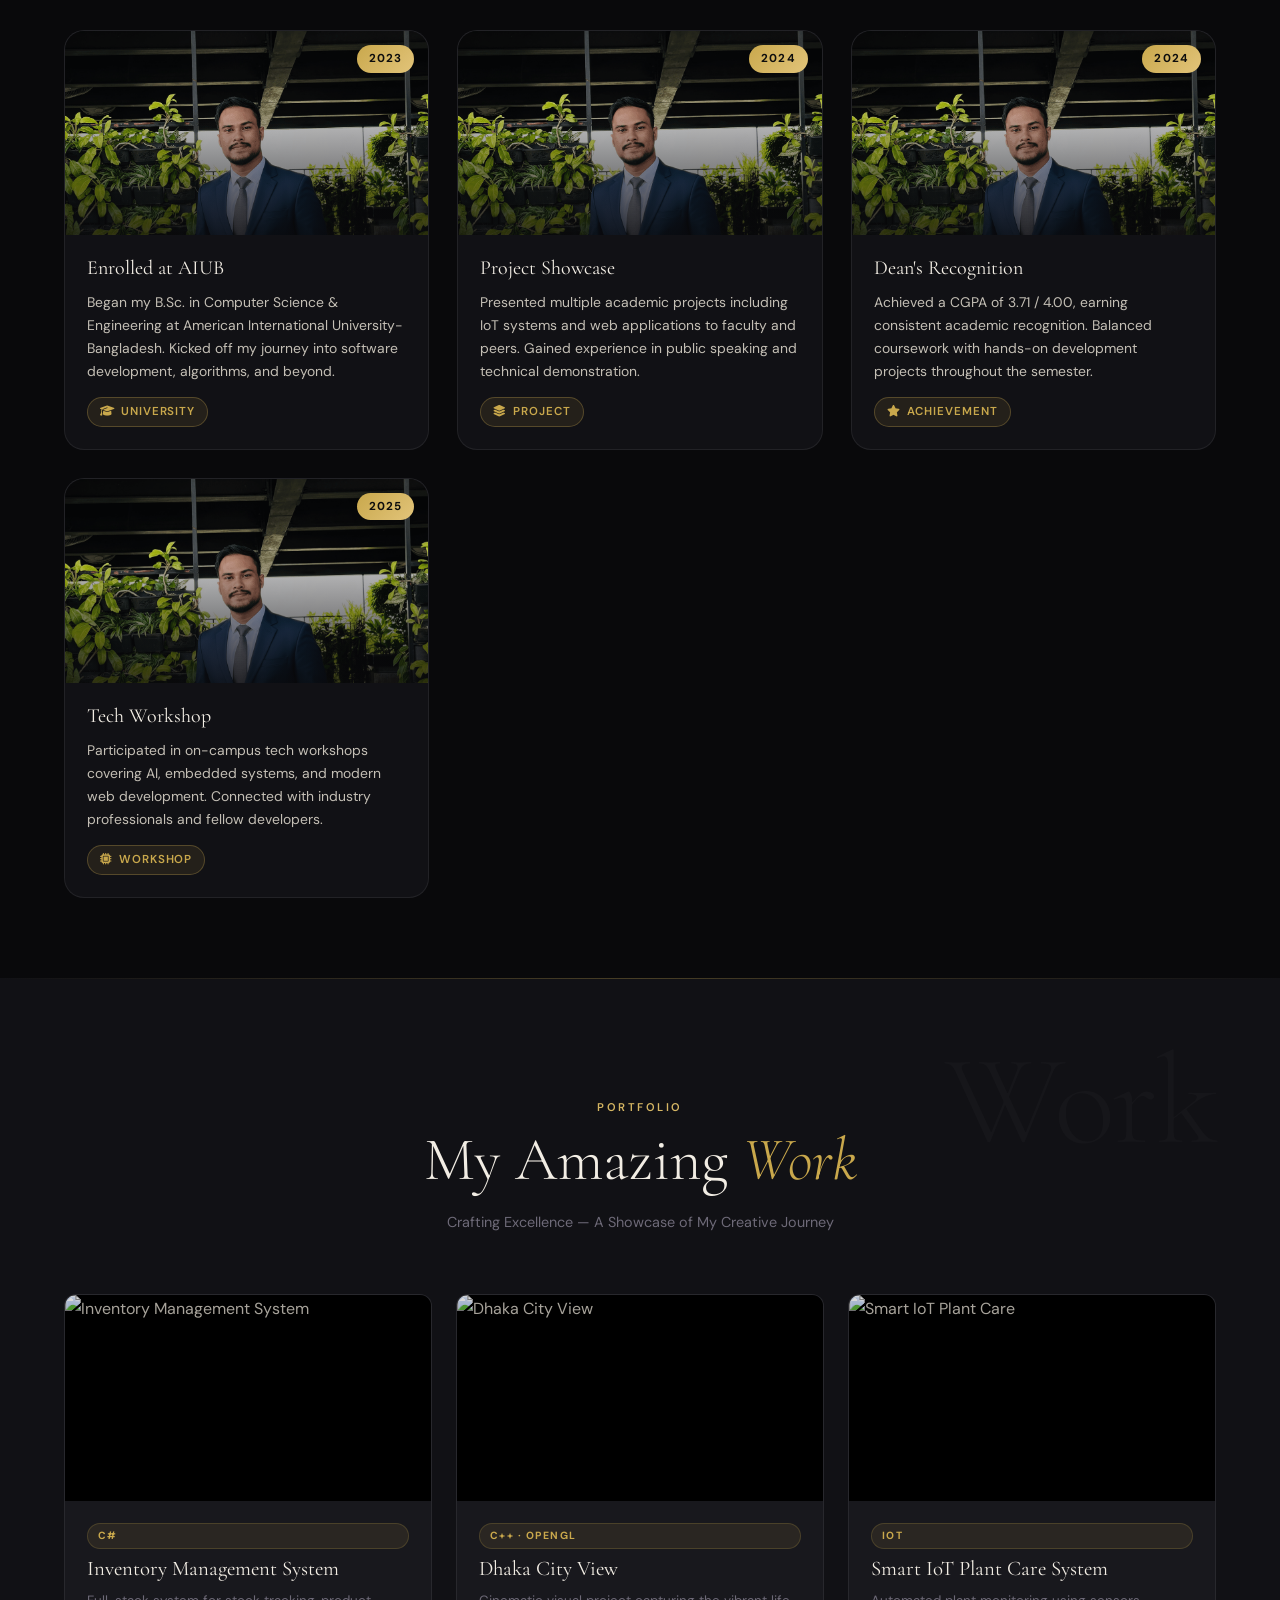
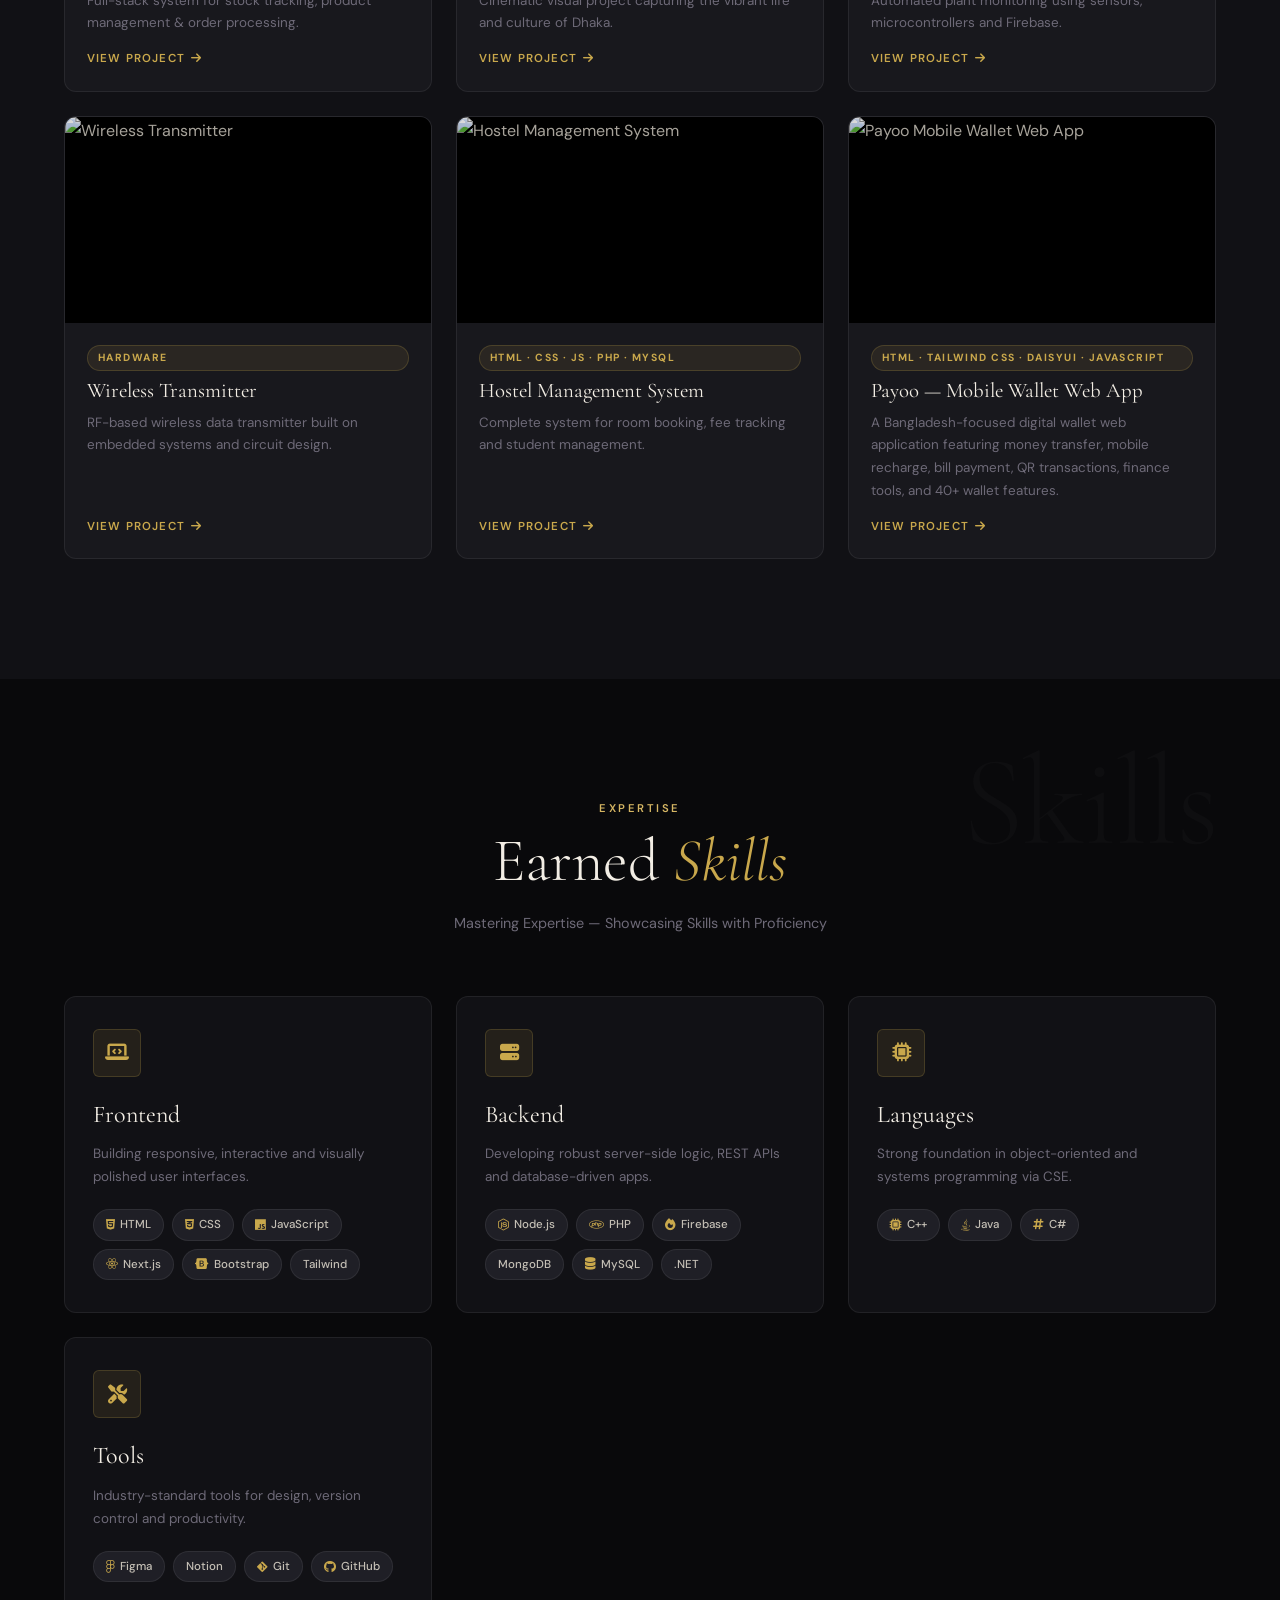
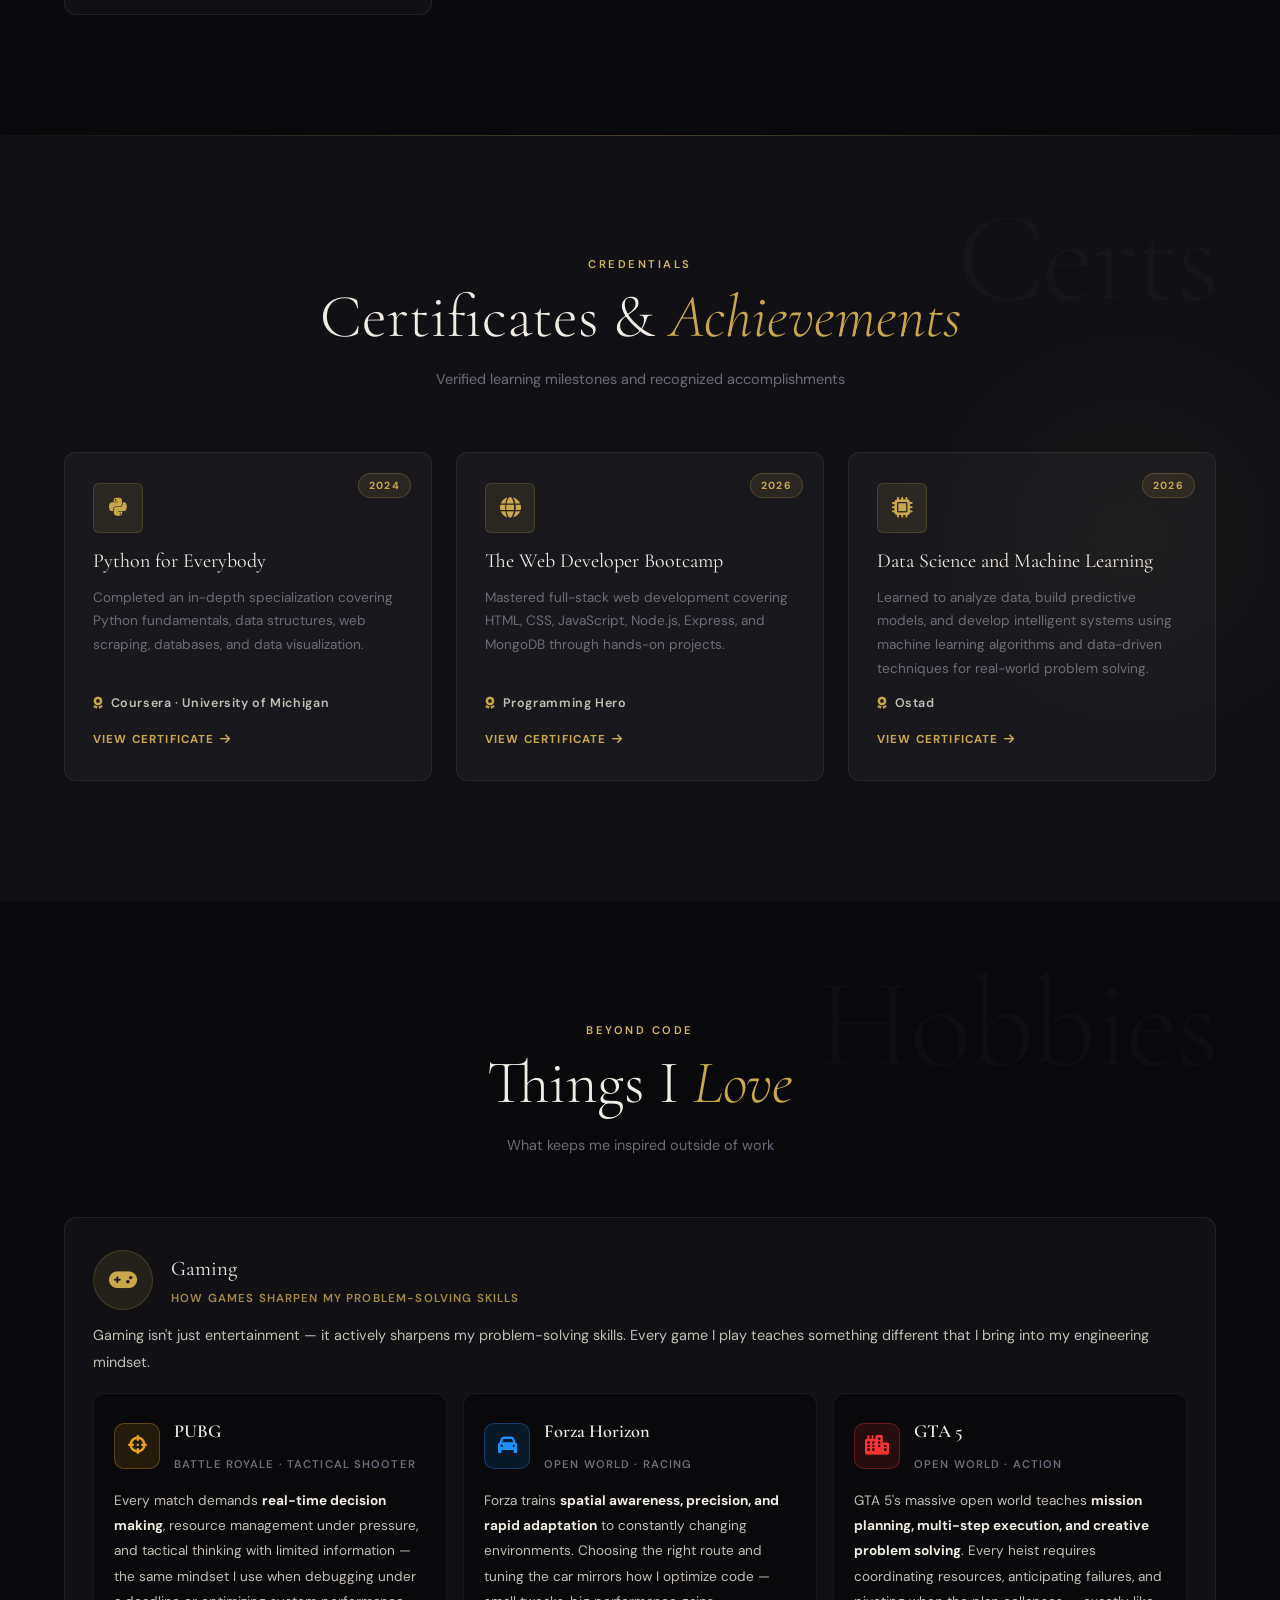
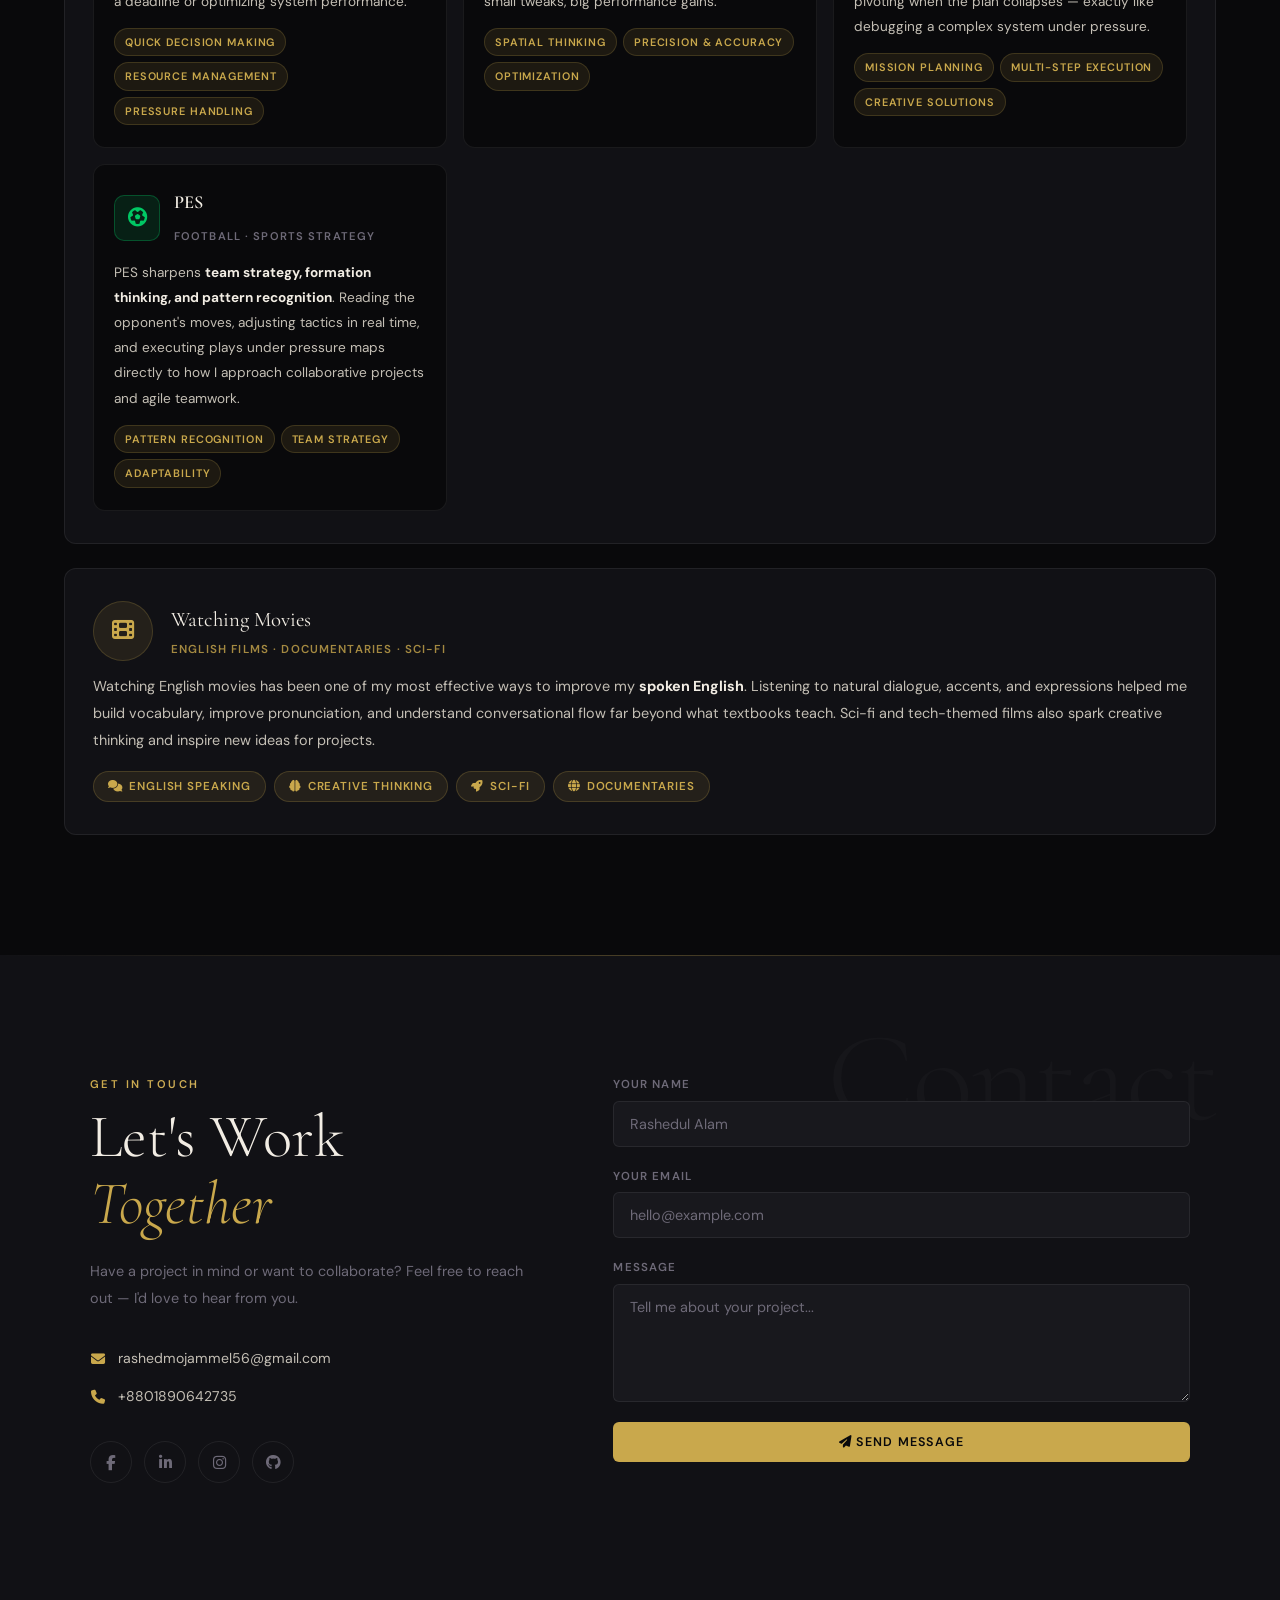
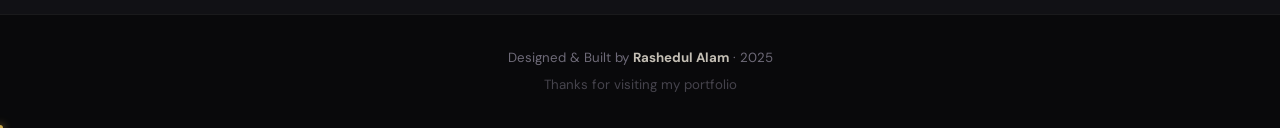
==== commit 8b637abb: "added academic expereince" ====
--- a/index.html
+++ b/index.html
@@ -194,6 +194,8 @@
     </div>
   </div>
 
+  
+
 
   <!-- ═══════════════════════════════════════
        VIDEO CV — placed right after hero
@@ -426,6 +428,75 @@
       <a href="./img/Rashed_Mojammel_CV.pdf" class="btn btn-gold" target="_blank">
         <i class="fas fa-file-alt"></i> My Resume
       </a>
+    </div>
+  </section>
+
+   <!-- ═══════════════════════════════════════
+       ACADEMIC EXPERIENCE
+  ═══════════════════════════════════════ -->
+  <section class="acad-section" id="academic" data-reveal>
+    <div class="section-label">Academic</div>
+
+    <div class="section-head" data-reveal>
+      <p class="section-eyebrow"><i class="fas fa-flask"></i> Academic Experience</p>
+      <h2 class="section-title">Campus <em>Moments</em></h2>
+      <p class="section-sub">Highlights from my academic journey — projects, events &amp; milestones.</p>
+    </div>
+
+    <div class="acad-grid" data-reveal>
+
+      <!-- Card 1 — replace src with your real photo -->
+      <div class="acad-card">
+        <div class="acad-card-img-wrap">
+          <img src="./img/formal photo.png" alt="Enrolled at AIUB" class="acad-card-img" />
+          <span class="acad-year-badge">2023</span>
+        </div>
+        <div class="acad-card-body">
+          <h3 class="acad-card-title">Enrolled at AIUB</h3>
+          <p class="acad-card-desc">Began my B.Sc. in Computer Science & Engineering at American International University-Bangladesh. Kicked off my journey into software development, algorithms, and beyond.</p>
+          <span class="acad-card-tag"><i class="fas fa-graduation-cap"></i> University</span>
+        </div>
+      </div>
+
+      <!-- Card 2 — replace src with your real photo -->
+      <div class="acad-card">
+        <div class="acad-card-img-wrap">
+          <img src="./img/formal photo.png" alt="Project Showcase" class="acad-card-img" />
+          <span class="acad-year-badge">2024</span>
+        </div>
+        <div class="acad-card-body">
+          <h3 class="acad-card-title">Project Showcase</h3>
+          <p class="acad-card-desc">Presented multiple academic projects including IoT systems and web applications to faculty and peers. Gained experience in public speaking and technical demonstration.</p>
+          <span class="acad-card-tag"><i class="fas fa-layer-group"></i> Project</span>
+        </div>
+      </div>
+
+      <!-- Card 3 — replace src with your real photo -->
+      <div class="acad-card">
+        <div class="acad-card-img-wrap">
+          <img src="./img/formal photo.png" alt="Dean's Recognition" class="acad-card-img" />
+          <span class="acad-year-badge">2024</span>
+        </div>
+        <div class="acad-card-body">
+          <h3 class="acad-card-title">Dean's Recognition</h3>
+          <p class="acad-card-desc">Achieved a CGPA of 3.71 / 4.00, earning consistent academic recognition. Balanced coursework with hands-on development projects throughout the semester.</p>
+          <span class="acad-card-tag"><i class="fas fa-star"></i> Achievement</span>
+        </div>
+      </div>
+
+      <!-- Card 4 — replace src with your real photo -->
+      <div class="acad-card">
+        <div class="acad-card-img-wrap">
+          <img src="./img/formal photo.png" alt="Tech Workshop" class="acad-card-img" />
+          <span class="acad-year-badge">2025</span>
+        </div>
+        <div class="acad-card-body">
+          <h3 class="acad-card-title">Tech Workshop</h3>
+          <p class="acad-card-desc">Participated in on-campus tech workshops covering AI, embedded systems, and modern web development. Connected with industry professionals and fellow developers.</p>
+          <span class="acad-card-tag"><i class="fas fa-microchip"></i> Workshop</span>
+        </div>
+      </div>
+
     </div>
   </section>
 
--- a/styles/styles.css
+++ b/styles/styles.css
@@ -674,6 +674,131 @@
 .basic-skills-list span { font-size: 0.8rem; color: var(--muted); }
 
 
+/* ── ACADEMIC EXPERIENCE ────────────────────────── */
+.acad-section {
+  padding: 100px 5vw 80px;
+  position: relative;
+  background: var(--bg);
+}
+
+.acad-grid {
+  display: grid;
+  grid-template-columns: repeat(auto-fill, minmax(280px, 1fr));
+  gap: 28px;
+  margin-top: 48px;
+}
+
+.acad-card {
+  background: var(--bg-card);
+  border: 1px solid var(--border);
+  border-radius: var(--radius-lg);
+  overflow: hidden;
+  display: flex;
+  flex-direction: column;
+  transition: transform 0.3s var(--ease), border-color 0.3s, box-shadow 0.3s;
+}
+
+.acad-card:hover {
+  transform: translateY(-6px);
+  border-color: var(--border-gold);
+  box-shadow: 0 16px 48px rgba(201,168,76,0.12);
+}
+
+.acad-card-img-wrap {
+  position: relative;
+  width: 100%;
+  aspect-ratio: 16 / 9;
+  overflow: hidden;
+}
+
+.acad-card-img {
+  width: 100%;
+  height: 100%;
+  object-fit: cover;
+  object-position: top center;
+  transition: transform 0.5s var(--ease);
+  filter: brightness(0.88);
+}
+
+.acad-card:hover .acad-card-img {
+  transform: scale(1.05);
+  filter: brightness(1);
+}
+
+.acad-card-img-wrap::after {
+  content: '';
+  position: absolute;
+  inset: 0;
+  background: linear-gradient(to bottom, transparent 40%, rgba(9,9,11,0.75) 100%);
+  pointer-events: none;
+}
+
+.acad-year-badge {
+  position: absolute;
+  top: 14px;
+  right: 14px;
+  z-index: 2;
+  padding: 4px 12px;
+  background: linear-gradient(135deg, var(--gold), var(--gold-light));
+  color: #0d0d0d;
+  font-size: 0.72rem;
+  font-weight: 700;
+  letter-spacing: 0.1em;
+  border-radius: 20px;
+  font-family: var(--font-body);
+}
+
+.acad-card-body {
+  padding: 20px 22px 22px;
+  display: flex;
+  flex-direction: column;
+  gap: 10px;
+  flex: 1;
+}
+
+.acad-card-title {
+  font-family: var(--font-display);
+  font-size: 1.25rem;
+  font-weight: 400;
+  color: var(--white);
+  line-height: 1.3;
+}
+
+.acad-card-desc {
+  font-size: 0.87rem;
+  color: var(--text);
+  line-height: 1.65;
+  flex: 1;
+}
+
+.acad-card-tag {
+  display: inline-flex;
+  align-items: center;
+  gap: 6px;
+  font-size: 0.72rem;
+  font-weight: 600;
+  letter-spacing: 0.08em;
+  text-transform: uppercase;
+  color: var(--gold);
+  padding: 4px 12px;
+  border: 1px solid var(--border-gold);
+  border-radius: 20px;
+  background: var(--gold-dim);
+  width: fit-content;
+  margin-top: 4px;
+}
+
+body.light-mode .acad-card { background: #fff; border-color: rgba(0,0,0,0.08); }
+body.light-mode .acad-card:hover { border-color: var(--border-gold); }
+body.light-mode .acad-card-title { color: #111; }
+body.light-mode .acad-card-desc  { color: #555; }
+
+@media (max-width: 600px) {
+  .acad-section { padding: 70px 18px 50px; }
+  .acad-grid { grid-template-columns: 1fr; gap: 20px; }
+}
+
+
 /* ── 9. PORTFOLIO ───────────────────────────────── */
 .portfolio {
   padding: 120px 5vw;
@@ -1188,6 +1313,130 @@
 [data-reveal].revealed {
   opacity: 1;
   transform: translateY(0);
+}
+
+/* ── ACADEMIC EXPERIENCE ────────────────────────── */
+.acad-section {
+  padding: 100px 5vw 80px;
+  position: relative;
+  background: var(--bg);
+}
+
+.acad-grid {
+  display: grid;
+  grid-template-columns: repeat(auto-fill, minmax(280px, 1fr));
+  gap: 28px;
+  margin-top: 48px;
+}
+
+.acad-card {
+  background: var(--bg-card);
+  border: 1px solid var(--border);
+  border-radius: var(--radius-lg);
+  overflow: hidden;
+  display: flex;
+  flex-direction: column;
+  transition: transform 0.3s var(--ease), border-color 0.3s, box-shadow 0.3s;
+}
+
+.acad-card:hover {
+  transform: translateY(-6px);
+  border-color: var(--border-gold);
+  box-shadow: 0 16px 48px rgba(201,168,76,0.12);
+}
+
+.acad-card-img-wrap {
+  position: relative;
+  width: 100%;
+  aspect-ratio: 16 / 9;
+  overflow: hidden;
+}
+
+.acad-card-img {
+  width: 100%;
+  height: 100%;
+  object-fit: cover;
+  object-position: top center;
+  transition: transform 0.5s var(--ease);
+  filter: brightness(0.88);
+}
+
+.acad-card:hover .acad-card-img {
+  transform: scale(1.05);
+  filter: brightness(1);
+}
+
+.acad-card-img-wrap::after {
+  content: '';
+  position: absolute;
+  inset: 0;
+  background: linear-gradient(to bottom, transparent 40%, rgba(9,9,11,0.75) 100%);
+  pointer-events: none;
+}
+
+.acad-year-badge {
+  position: absolute;
+  top: 14px;
+  right: 14px;
+  z-index: 2;
+  padding: 4px 12px;
+  background: linear-gradient(135deg, var(--gold), var(--gold-light));
+  color: #0d0d0d;
+  font-size: 0.72rem;
+  font-weight: 700;
+  letter-spacing: 0.1em;
+  border-radius: 20px;
+  font-family: var(--font-body);
+}
+
+.acad-card-body {
+  padding: 20px 22px 22px;
+  display: flex;
+  flex-direction: column;
+  gap: 10px;
+  flex: 1;
+}
+
+.acad-card-title {
+  font-family: var(--font-display);
+  font-size: 1.25rem;
+  font-weight: 400;
+  color: var(--white);
+  line-height: 1.3;
+}
+
+.acad-card-desc {
+  font-size: 0.87rem;
+  color: var(--text);
+  line-height: 1.65;
+  flex: 1;
+}
+
+.acad-card-tag {
+  display: inline-flex;
+  align-items: center;
+  gap: 6px;
+  font-size: 0.72rem;
+  font-weight: 600;
+  letter-spacing: 0.08em;
+  text-transform: uppercase;
+  color: var(--gold);
+  padding: 4px 12px;
+  border: 1px solid var(--border-gold);
+  border-radius: 20px;
+  background: var(--gold-dim);
+  width: fit-content;
+  margin-top: 4px;
+}
+
+body.light-mode .acad-card { background: #fff; border-color: rgba(0,0,0,0.08); }
+body.light-mode .acad-card:hover { border-color: var(--border-gold); }
+body.light-mode .acad-card-title { color: #111; }
+body.light-mode .acad-card-desc  { color: #555; }
+
+@media (max-width: 600px) {
+  .acad-section { padding: 70px 18px 50px; }
+  .acad-grid { grid-template-columns: 1fr; gap: 20px; }
 }
 
 
@@ -1278,7 +1527,7 @@
 
 /* ── BACK TO TOP ── */
 #back-to-top {
-  position: fixed; bottom: 36px; right: 36px;
+  position: fixed; bottom: px; right: 36px;
   width: 48px; height: 48px; border-radius: 50%;
   background: var(--gold); color: var(--bg);
   border: none; font-size: 1rem; cursor: pointer;
@@ -2503,11 +2752,99 @@
    ASK ME ANYTHING — AI Section
 ══════════════════════════════════════════════════ */
 
+.ama-section {
+  padding: 80px 24px 60px;
+  display: flex;
+  justify-content: center;
+  position: relative;
+}
+
+.ama-section::before {
+  content: '';
+  position: absolute;
+  top: 0; left: 50%; transform: translateX(-50%);
+  width: 1px;
+  height: 60px;
+  background: linear-gradient(to bottom, transparent, var(--border-gold));
+}
+
+.ama-inner {
+  width: 100%;
+  max-width: 760px;
+  display: flex;
+  flex-direction: column;
+  gap: 36px;
+}
+
+/* Header */
+.ama-header {
+  text-align: center;
+  display: flex;
+  flex-direction: column;
+  align-items: center;
+  gap: 12px;
+}
+
+.ama-eyebrow {
+  display: inline-flex;
+  align-items: center;
+  gap: 7px;
+  font-size: 0.75rem;
+  font-weight: 600;
+  letter-spacing: 0.12em;
+  text-transform: uppercase;
+  color: var(--gold);
+  padding: 5px 14px;
+  border: 1px solid var(--border-gold);
+  border-radius: 20px;
+  background: var(--gold-dim);
+}
+
+.ama-title {
+  font-family: var(--font-display);
+  font-size: clamp(2rem, 5vw, 3rem);
+  font-weight: 400;
+  color: var(--white);
+  line-height: 1.1;
+}
+
+.ama-title em {
+  font-style: italic;
+  color: var(--gold);
+}
+
+.ama-subtitle {
+  font-size: 0.95rem;
+  color: var(--muted);
+  max-width: 420px;
+}
+
+/* Card */
+.ama-card {
+  background: var(--bg-card);
+  border: 1px solid var(--border);
+  border-radius: var(--radius-lg);
+  overflow: hidden;
+  display: flex;
+  flex-direction: column;
+  gap: 0;
+  position: relative;
+}
+
+.ama-card::before {
+  content: '';
+  position: absolute;
+  inset: 0;
+  border-radius: var(--radius-lg);
+  background: linear-gradient(135deg, rgba(201,168,76,0.04) 0%, transparent 60%);
+  pointer-events: none;
+}
+
 /* ══════════════════════════════════════════════════
-   FLOATING AI BUTTON + POPUP CHAT
+   FLOATING AI — GLASSMORPHISM REDESIGN
 ══════════════════════════════════════════════════ */
 
-/* ── Floating Action Button ── */
+/* ── FAB Button ── */
 .ai-fab {
   position: fixed;
   bottom: 28px;
@@ -2515,108 +2852,137 @@
   z-index: 10000;
   display: flex;
   align-items: center;
-  gap: 9px;
-  padding: 0 22px 0 16px;
-  height: 52px;
+  gap: 10px;
+  padding: 0 20px 0 8px;
+  height: 54px;
   border-radius: 50px;
-  border: 1px solid var(--border-gold);
-  background: linear-gradient(135deg, #1a1710 0%, #241f0f 100%);
-  box-shadow: 0 8px 32px rgba(201,168,76,0.22), 0 2px 8px rgba(0,0,0,0.5);
+  border: 1px solid rgba(201,168,76,0.35);
+  background: rgba(15, 13, 8, 0.55);
+  backdrop-filter: blur(20px);
+  -webkit-backdrop-filter: blur(20px);
+  box-shadow: 0 8px 32px rgba(0,0,0,0.45), 0 0 0 1px rgba(201,168,76,0.1), inset 0 1px 0 rgba(255,255,255,0.05);
   cursor: pointer;
-  transition: transform 0.25s var(--ease), box-shadow 0.25s var(--ease), background 0.25s;
+  transition: transform 0.3s var(--ease), box-shadow 0.3s var(--ease), border-color 0.3s;
   overflow: visible;
 }
 
 .ai-fab:hover {
-  transform: translateY(-3px) scale(1.03);
-  box-shadow: 0 16px 48px rgba(201,168,76,0.38), 0 4px 12px rgba(0,0,0,0.5);
-  background: linear-gradient(135deg, #201e12 0%, #2c2510 100%);
+  transform: translateY(-4px) scale(1.04);
+  border-color: rgba(201,168,76,0.6);
+  box-shadow: 0 20px 60px rgba(0,0,0,0.5), 0 0 30px rgba(201,168,76,0.2), inset 0 1px 0 rgba(255,255,255,0.08);
 }
 
 .ai-fab-icon {
-  width: 34px;
-  height: 34px;
+  width: 38px;
+  height: 38px;
   border-radius: 50%;
-  background: linear-gradient(135deg, var(--gold), var(--gold-light));
+  background: linear-gradient(135deg, var(--gold) 0%, var(--gold-light) 100%);
   display: flex;
   align-items: center;
   justify-content: center;
-  font-size: 0.9rem;
+  font-size: 0.95rem;
   color: #0d0d0d;
   flex-shrink: 0;
-  box-shadow: 0 0 0 4px rgba(201,168,76,0.12);
+  box-shadow: 0 0 16px rgba(201,168,76,0.5), 0 0 0 3px rgba(201,168,76,0.12);
+  transition: box-shadow 0.3s;
+}
+
+.ai-fab:hover .ai-fab-icon {
+  box-shadow: 0 0 24px rgba(201,168,76,0.7), 0 0 0 4px rgba(201,168,76,0.18);
 }
 
 .ai-fab-label {
   font-family: var(--font-body);
-  font-size: 0.85rem;
+  font-size: 0.87rem;
   font-weight: 600;
   color: var(--gold-light);
-  letter-spacing: 0.04em;
+  letter-spacing: 0.05em;
   white-space: nowrap;
 }
 
 /* Pulse ring */
 .ai-fab-pulse {
   position: absolute;
-  top: -5px;
-  right: -5px;
-  width: 14px;
-  height: 14px;
+  top: -4px;
+  right: -4px;
+  width: 13px;
+  height: 13px;
   border-radius: 50%;
   background: var(--gold);
-  box-shadow: 0 0 0 0 rgba(201,168,76,0.5);
-  animation: aiFabPulse 2.2s infinite;
+  box-shadow: 0 0 6px rgba(201,168,76,0.8);
+  animation: aiFabPulse 2s infinite;
 }
 
 @keyframes aiFabPulse {
-  0%   { box-shadow: 0 0 0 0 rgba(201,168,76,0.55); }
+  0%   { box-shadow: 0 0 0 0 rgba(201,168,76,0.6); }
   70%  { box-shadow: 0 0 0 10px rgba(201,168,76,0); }
   100% { box-shadow: 0 0 0 0 rgba(201,168,76,0); }
 }
 
-/* Hide pulse when chat is open */
 .ai-fab.is-open .ai-fab-pulse { display: none; }
-.ai-fab.is-open .ai-fab-icon i { display: none; }
-.ai-fab.is-open .ai-fab-icon::before {
-  font-family: 'Font Awesome 6 Free';
-  font-weight: 900;
-  content: '\f00d';
-  font-size: 0.9rem;
-  color: #0d0d0d;
-}
-
-/* ── Chat Popup ── */
+.ai-fab.is-open .ai-fab-icon i::before { content: '\f00d'; }
+
+/* ── Chat Popup — Glassmorphism ── */
 .ai-popup {
   position: fixed;
-  bottom: 92px;
+  bottom: 96px;
   left: 28px;
   z-index: 9999;
-  width: 380px;
+  width: 420px;
   max-width: calc(100vw - 40px);
-  border-radius: 20px;
-  background: var(--bg-card);
-  border: 1px solid var(--border-gold);
-  box-shadow: 0 24px 80px rgba(0,0,0,0.65), 0 0 0 1px rgba(201,168,76,0.08);
+  border-radius: 24px;
+  background: rgba(12, 11, 8, 0.65);
+  backdrop-filter: blur(40px) saturate(180%);
+  -webkit-backdrop-filter: blur(40px) saturate(180%);
+  border: 1px solid rgba(201,168,76,0.2);
+  box-shadow:
+    0 32px 80px rgba(0,0,0,0.7),
+    0 0 0 1px rgba(255,255,255,0.03),
+    inset 0 1px 0 rgba(255,255,255,0.06),
+    0 0 60px rgba(201,168,76,0.06);
   display: flex;
   flex-direction: column;
   overflow: hidden;
   transform-origin: bottom left;
-
-  /* Hidden state */
   opacity: 0;
-  transform: scale(0.88) translateY(16px);
+  transform: scale(0.9) translateY(20px);
   pointer-events: none;
-  transition: opacity 0.3s var(--ease), transform 0.3s var(--ease);
-}
-
+  transition: opacity 0.35s var(--ease), transform 0.35s var(--ease);
+}
+
+/* Animated orb background */
 .ai-popup::before {
   content: '';
   position: absolute;
-  inset: 0;
-  background: linear-gradient(135deg, rgba(201,168,76,0.05) 0%, transparent 55%);
+  top: -60px;
+  right: -60px;
+  width: 200px;
+  height: 200px;
+  border-radius: 50%;
+  background: radial-gradient(circle, rgba(201,168,76,0.12) 0%, transparent 70%);
+  animation: aiOrbFloat 6s ease-in-out infinite;
   pointer-events: none;
   z-index: 0;
+}
+
+.ai-popup::after {
+  content: '';
+  position: absolute;
+  bottom: -40px;
+  left: -40px;
+  width: 160px;
+  height: 160px;
+  border-radius: 50%;
+  background: radial-gradient(circle, rgba(201,168,76,0.07) 0%, transparent 70%);
+  animation: aiOrbFloat 8s ease-in-out infinite reverse;
+  pointer-events: none;
+  z-index: 0;
+}
+
+@keyframes aiOrbFloat {
+  0%, 100% { transform: translate(0, 0) scale(1); }
+  33%       { transform: translate(15px, -20px) scale(1.05); }
+  66%       { transform: translate(-10px, 10px) scale(0.97); }
 }
 
 .ai-popup.is-open {
@@ -2625,100 +2991,129 @@
   pointer-events: all;
 }
 
-/* Popup header */
 .ai-popup-inner {
   display: flex;
   flex-direction: column;
   position: relative;
   z-index: 1;
-  max-height: 70vh;
-}
-
+  max-height: 75vh;
+}
+
+/* ── Popup Header ── */
 .ai-popup-header {
   display: flex;
   align-items: center;
   justify-content: space-between;
-  padding: 14px 16px 14px 18px;
-  border-bottom: 1px solid var(--border);
-  background: linear-gradient(90deg, rgba(201,168,76,0.06) 0%, transparent 100%);
+  padding: 18px 18px 16px 18px;
+  border-bottom: 1px solid rgba(201,168,76,0.12);
+  background: linear-gradient(135deg, rgba(201,168,76,0.08) 0%, rgba(255,255,255,0.02) 100%);
   flex-shrink: 0;
+  position: relative;
+}
+
+/* Shimmer line on header top */
+.ai-popup-header::before {
+  content: '';
+  position: absolute;
+  top: 0; left: 0; right: 0;
+  height: 1px;
+  background: linear-gradient(90deg, transparent, rgba(201,168,76,0.5), transparent);
 }
 
 .ai-popup-header-left {
   display: flex;
   align-items: center;
-  gap: 12px;
+  gap: 13px;
 }
 
 .ai-popup-avatar {
-  width: 36px;
-  height: 36px;
+  width: 42px;
+  height: 42px;
   border-radius: 50%;
-  background: linear-gradient(135deg, var(--gold), var(--gold-light));
+  background: linear-gradient(135deg, var(--gold) 0%, var(--gold-light) 100%);
   display: flex;
   align-items: center;
   justify-content: center;
-  font-size: 0.85rem;
+  font-size: 1rem;
   color: #0d0d0d;
   position: relative;
   flex-shrink: 0;
+  box-shadow: 0 0 20px rgba(201,168,76,0.4), 0 0 0 3px rgba(201,168,76,0.15);
+  animation: aiAvatarPulse 3s ease-in-out infinite;
+}
+
+@keyframes aiAvatarPulse {
+  0%, 100% { box-shadow: 0 0 20px rgba(201,168,76,0.4), 0 0 0 3px rgba(201,168,76,0.15); }
+  50%       { box-shadow: 0 0 30px rgba(201,168,76,0.6), 0 0 0 5px rgba(201,168,76,0.2); }
 }
 
 .ai-popup-online {
   position: absolute;
-  bottom: 1px;
-  right: 1px;
-  width: 9px;
-  height: 9px;
+  bottom: 2px;
+  right: 2px;
+  width: 10px;
+  height: 10px;
   border-radius: 50%;
   background: #4ade80;
-  border: 2px solid var(--bg-card);
+  border: 2px solid rgba(12,11,8,0.8);
+  box-shadow: 0 0 8px rgba(74,222,128,0.6);
+  animation: aiOnlinePulse 2s ease-in-out infinite;
+}
+
+@keyframes aiOnlinePulse {
+  0%, 100% { opacity: 1; }
+  50%       { opacity: 0.6; }
 }
 
 .ai-popup-name {
   font-family: var(--font-body);
-  font-size: 0.92rem;
-  font-weight: 600;
+  font-size: 0.95rem;
+  font-weight: 700;
   color: var(--white);
+  letter-spacing: 0.01em;
 }
 
 .ai-popup-status {
   font-size: 0.72rem;
   color: var(--gold);
-  letter-spacing: 0.03em;
+  letter-spacing: 0.06em;
+  margin-top: 1px;
+  opacity: 0.85;
 }
 
 .ai-popup-close {
-  width: 30px;
-  height: 30px;
+  width: 32px;
+  height: 32px;
   border-radius: 50%;
-  border: 1px solid var(--border);
-  background: var(--bg-elevated);
+  border: 1px solid rgba(201,168,76,0.2);
+  background: rgba(255,255,255,0.04);
+  backdrop-filter: blur(8px);
   color: var(--muted);
   font-size: 0.8rem;
   cursor: pointer;
   display: flex;
   align-items: center;
   justify-content: center;
-  transition: color 0.2s, border-color 0.2s, background 0.2s;
+  transition: all 0.2s;
   flex-shrink: 0;
 }
 
 .ai-popup-close:hover {
   color: var(--white);
-  border-color: var(--border-gold);
-  background: rgba(201,168,76,0.08);
-}
-
-/* Suggestions */
+  border-color: rgba(201,168,76,0.5);
+  background: rgba(201,168,76,0.1);
+  transform: rotate(90deg);
+}
+
+/* ── Suggestions ── */
 .ama-suggestions {
   display: flex;
   flex-wrap: wrap;
   gap: 8px;
-  padding: 14px 14px 10px;
+  padding: 14px 16px 12px;
   transition: all 0.4s var(--ease);
   overflow: hidden;
-  border-bottom: 1px solid var(--border);
+  border-bottom: 1px solid rgba(201,168,76,0.08);
   flex-shrink: 0;
 }
 
@@ -2736,93 +3131,99 @@
   align-items: center;
   gap: 6px;
   padding: 6px 13px;
-  background: var(--bg-elevated);
-  border: 1px solid var(--border);
+  background: rgba(255,255,255,0.04);
+  backdrop-filter: blur(8px);
+  border: 1px solid rgba(201,168,76,0.18);
   border-radius: 40px;
-  color: var(--text);
+  color: rgba(212,205,189,0.8);
   font-family: var(--font-body);
   font-size: 0.78rem;
   font-weight: 500;
   cursor: pointer;
-  transition: border-color 0.2s, color 0.2s, background 0.2s, transform 0.15s;
+  transition: all 0.2s var(--ease);
 }
 
 .ama-suggestion-btn i {
-  font-size: 0.7rem;
+  font-size: 0.68rem;
   color: var(--gold);
 }
 
 .ama-suggestion-btn:hover {
-  border-color: var(--border-gold);
+  border-color: rgba(201,168,76,0.5);
   color: var(--white);
-  background: rgba(201,168,76,0.07);
-  transform: translateY(-1px);
-}
-
-/* Messages */
+  background: rgba(201,168,76,0.1);
+  transform: translateY(-2px);
+  box-shadow: 0 4px 16px rgba(201,168,76,0.15);
+}
+
+/* ── Messages ── */
 .ama-messages {
   max-height: 0;
   overflow-y: auto;
-  padding: 0 14px;
+  padding: 0 16px;
   display: flex;
   flex-direction: column;
   gap: 12px;
   transition: max-height 0.5s var(--ease), padding 0.3s ease;
   scrollbar-width: thin;
-  scrollbar-color: rgba(201,168,76,0.15) transparent;
+  scrollbar-color: rgba(201,168,76,0.2) transparent;
 }
 
 .ama-messages::-webkit-scrollbar { width: 3px; }
-.ama-messages::-webkit-scrollbar-thumb { background: rgba(201,168,76,0.18); border-radius: 4px; }
+.ama-messages::-webkit-scrollbar-thumb { background: rgba(201,168,76,0.2); border-radius: 4px; }
 
 .ama-messages-visible {
-  max-height: 260px;
-  padding: 14px 14px;
-}
-
-/* Bubbles */
+  max-height: 280px;
+  padding: 16px 16px;
+}
+
+/* ── Bubbles ── */
 .ama-bubble {
   display: flex;
   align-items: flex-start;
-  gap: 8px;
-  animation: amaBubbleIn 0.28s ease forwards;
+  gap: 9px;
+  animation: amaBubbleIn 0.3s ease forwards;
 }
 
 @keyframes amaBubbleIn {
-  from { opacity: 0; transform: translateY(8px); }
-  to   { opacity: 1; transform: translateY(0); }
-}
-
-.ama-bubble-bot { align-self: flex-start; }
+  from { opacity: 0; transform: translateY(10px) scale(0.97); }
+  to   { opacity: 1; transform: translateY(0) scale(1); }
+}
+
+.ama-bubble-bot  { align-self: flex-start; }
 .ama-bubble-user { align-self: flex-end; flex-direction: row-reverse; }
 
 .ama-bubble-avatar {
-  width: 28px;
-  height: 28px;
+  width: 30px;
+  height: 30px;
   border-radius: 50%;
-  background: var(--gold-dim);
-  border: 1px solid var(--border-gold);
+  background: linear-gradient(135deg, rgba(201,168,76,0.3), rgba(226,196,122,0.15));
+  border: 1px solid rgba(201,168,76,0.3);
+  backdrop-filter: blur(8px);
   display: flex;
   align-items: center;
   justify-content: center;
   flex-shrink: 0;
-  font-size: 0.7rem;
+  font-size: 0.72rem;
   color: var(--gold);
+  box-shadow: 0 0 10px rgba(201,168,76,0.15);
 }
 
 .ama-bubble-body {
   max-width: 80%;
   padding: 10px 14px;
-  border-radius: 14px;
-  font-size: 0.84rem;
-  line-height: 1.6;
+  border-radius: 16px;
+  font-size: 0.85rem;
+  line-height: 1.65;
 }
 
 .ama-bubble-bot .ama-bubble-body {
-  background: var(--bg-elevated);
-  border: 1px solid var(--border);
+  background: rgba(255,255,255,0.05);
+  backdrop-filter: blur(12px);
+  border: 1px solid rgba(255,255,255,0.08);
   border-top-left-radius: 4px;
   color: var(--text);
+  box-shadow: inset 0 1px 0 rgba(255,255,255,0.05);
 }
 
 .ama-bubble-bot .ama-bubble-body strong { color: var(--white); }
@@ -2831,11 +3232,12 @@
 .ama-bubble-user .ama-bubble-body {
   background: linear-gradient(135deg, var(--gold) 0%, var(--gold-light) 100%);
   color: #0d0d0d;
-  font-weight: 500;
+  font-weight: 600;
   border-top-right-radius: 4px;
-}
-
-/* Typing dots */
+  box-shadow: 0 4px 20px rgba(201,168,76,0.35);
+}
+
+/* ── Typing dots ── */
 .ama-dots {
   display: flex;
   align-items: center;
@@ -2848,7 +3250,7 @@
   width: 6px;
   height: 6px;
   border-radius: 50%;
-  background: var(--muted);
+  background: rgba(201,168,76,0.5);
   animation: amaDot 1.2s infinite ease-in-out;
 }
 
@@ -2856,38 +3258,40 @@
 .ama-dots span:nth-child(3) { animation-delay: 0.36s; }
 
 @keyframes amaDot {
-  0%, 80%, 100% { transform: scale(0.65); opacity: 0.4; }
-  40%           { transform: scale(1.1);  opacity: 1; }
-}
-
-/* Input */
+  0%, 80%, 100% { transform: scale(0.6); opacity: 0.35; }
+  40%           { transform: scale(1.15); opacity: 1; }
+}
+
+/* ── Input ── */
 .ama-input-wrap {
-  padding: 12px 14px 14px;
-  border-top: 1px solid var(--border);
+  padding: 12px 14px 16px;
+  border-top: 1px solid rgba(201,168,76,0.1);
   display: flex;
   flex-direction: column;
-  gap: 6px;
+  gap: 7px;
   flex-shrink: 0;
+  background: rgba(0,0,0,0.15);
 }
 
 .ama-input-row {
   display: flex;
   align-items: center;
   gap: 8px;
-  background: var(--bg-elevated);
-  border: 1px solid var(--border);
+  background: rgba(255,255,255,0.05);
+  backdrop-filter: blur(16px);
+  border: 1px solid rgba(201,168,76,0.2);
   border-radius: 50px;
   padding: 5px 6px 5px 14px;
-  transition: border-color 0.25s;
+  transition: border-color 0.25s, box-shadow 0.25s;
 }
 
 .ama-input-row:focus-within {
-  border-color: var(--border-gold);
-  box-shadow: 0 0 0 3px rgba(201,168,76,0.06);
+  border-color: rgba(201,168,76,0.5);
+  box-shadow: 0 0 0 3px rgba(201,168,76,0.08), 0 0 20px rgba(201,168,76,0.1);
 }
 
 .ama-input-icon {
-  color: var(--muted);
+  color: rgba(201,168,76,0.5);
   font-size: 0.8rem;
   flex-shrink: 0;
 }
@@ -2899,109 +3303,75 @@
   outline: none;
   color: var(--white);
   font-family: var(--font-body);
-  font-size: 0.87rem;
-  padding: 5px 0;
-}
-
-#ama-input::placeholder { color: var(--muted); }
+  font-size: 0.88rem;
+  padding: 6px 0;
+}
+
+#ama-input::placeholder { color: rgba(110,106,120,0.7); }
 
 #ama-send-btn {
-  width: 36px;
-  height: 36px;
+  width: 38px;
+  height: 38px;
   border-radius: 50%;
   border: none;
   background: linear-gradient(135deg, var(--gold), var(--gold-light));
   color: #0d0d0d;
-  font-size: 0.8rem;
+  font-size: 0.82rem;
   cursor: pointer;
   display: flex;
   align-items: center;
   justify-content: center;
   flex-shrink: 0;
   transition: transform 0.2s, box-shadow 0.2s, opacity 0.2s;
+  box-shadow: 0 4px 16px rgba(201,168,76,0.35);
 }
 
 #ama-send-btn:hover {
   transform: scale(1.1);
-  box-shadow: 0 4px 16px rgba(201,168,76,0.5);
-}
-
-#ama-send-btn.loading {
-  opacity: 0.6;
-  pointer-events: none;
-}
-
-#ama-send-btn.loading i {
-  animation: amaSpin 0.8s linear infinite;
-}
+  box-shadow: 0 6px 24px rgba(201,168,76,0.6);
+}
+
+#ama-send-btn.loading { opacity: 0.6; pointer-events: none; }
+#ama-send-btn.loading i { animation: amaSpin 0.8s linear infinite; }
 
 @keyframes amaSpin { to { transform: rotate(360deg); } }
 
 .ama-disclaimer {
-  font-size: 0.68rem;
-  color: var(--muted);
+  font-size: 0.67rem;
+  color: rgba(110,106,120,0.6);
   text-align: center;
-  opacity: 0.6;
-}
-
-/* ── Light mode overrides ── */
+  letter-spacing: 0.02em;
+}
+
+/* ── Light mode ── */
 body.light-mode .ai-fab {
-  background: linear-gradient(135deg, #fff8e8 0%, #fdf0cc 100%);
-  border-color: rgba(201,168,76,0.5);
-  box-shadow: 0 8px 32px rgba(201,168,76,0.2), 0 2px 8px rgba(0,0,0,0.12);
-}
-
+  background: rgba(255,248,220,0.75);
+  border-color: rgba(201,168,76,0.4);
+  box-shadow: 0 8px 32px rgba(0,0,0,0.12), 0 0 20px rgba(201,168,76,0.1);
+}
 body.light-mode .ai-fab-label { color: #7a5c00; }
 
 body.light-mode .ai-popup {
-  background: #ffffff;
-  border-color: rgba(201,168,76,0.25);
-  box-shadow: 0 24px 80px rgba(0,0,0,0.15);
-}
-
-body.light-mode .ai-popup-header { background: rgba(201,168,76,0.04); }
-
-body.light-mode .ama-suggestion-btn {
-  background: #f5f5f5;
-  border-color: rgba(0,0,0,0.1);
-  color: #333;
-}
-
-body.light-mode .ama-suggestion-btn:hover {
-  background: rgba(201,168,76,0.08);
-  border-color: var(--border-gold);
-  color: #111;
-}
-
-body.light-mode .ama-input-row {
-  background: #f5f5f5;
-  border-color: rgba(0,0,0,0.1);
-}
-
+  background: rgba(255,253,245,0.8);
+  border-color: rgba(201,168,76,0.2);
+  box-shadow: 0 32px 80px rgba(0,0,0,0.15), inset 0 1px 0 rgba(255,255,255,0.9);
+}
+body.light-mode .ai-popup-header { background: rgba(201,168,76,0.05); }
+body.light-mode .ai-popup-name { color: #111; }
+body.light-mode .ai-popup-close { background: rgba(0,0,0,0.04); border-color: rgba(0,0,0,0.1); color: #666; }
+body.light-mode .ai-popup-close:hover { background: rgba(201,168,76,0.1); border-color: var(--border-gold); color: #333; }
+body.light-mode .ama-suggestion-btn { background: rgba(0,0,0,0.04); border-color: rgba(201,168,76,0.25); color: #444; }
+body.light-mode .ama-suggestion-btn:hover { background: rgba(201,168,76,0.1); color: #111; }
+body.light-mode .ama-input-row { background: rgba(0,0,0,0.04); border-color: rgba(201,168,76,0.25); }
 body.light-mode #ama-input { color: #111; }
-body.light-mode #ama-input::placeholder { color: #999; }
-
-body.light-mode .ama-bubble-bot .ama-bubble-body {
-  background: #f5f5f5;
-  border-color: rgba(0,0,0,0.08);
-  color: #333;
-}
-
+body.light-mode #ama-input::placeholder { color: #aaa; }
+body.light-mode .ama-bubble-bot .ama-bubble-body { background: rgba(0,0,0,0.04); border-color: rgba(0,0,0,0.07); color: #333; }
 body.light-mode .ama-bubble-bot .ama-bubble-body strong { color: #111; }
-
-body.light-mode .ama-input-wrap { border-top-color: rgba(0,0,0,0.07); }
-
-body.light-mode .ai-popup-name { color: #111; }
-
-body.light-mode .ai-popup-close {
-  background: #f0f0f0;
-  border-color: rgba(0,0,0,0.1);
-  color: #666;
-}
+body.light-mode .ama-input-wrap { background: rgba(0,0,0,0.02); border-top-color: rgba(0,0,0,0.07); }
 
 /* ── Mobile ── */
 @media (max-width: 600px) {
-  .ai-fab { bottom: 20px; left: 18px; }
+  .ai-fab { bottom: 18px; left: 18px; }
   .ai-popup { bottom: 84px; left: 18px; width: calc(100vw - 36px); }
   .ama-bubble-body { max-width: 88%; font-size: 0.82rem; }
   .ama-messages-visible { max-height: 220px; }
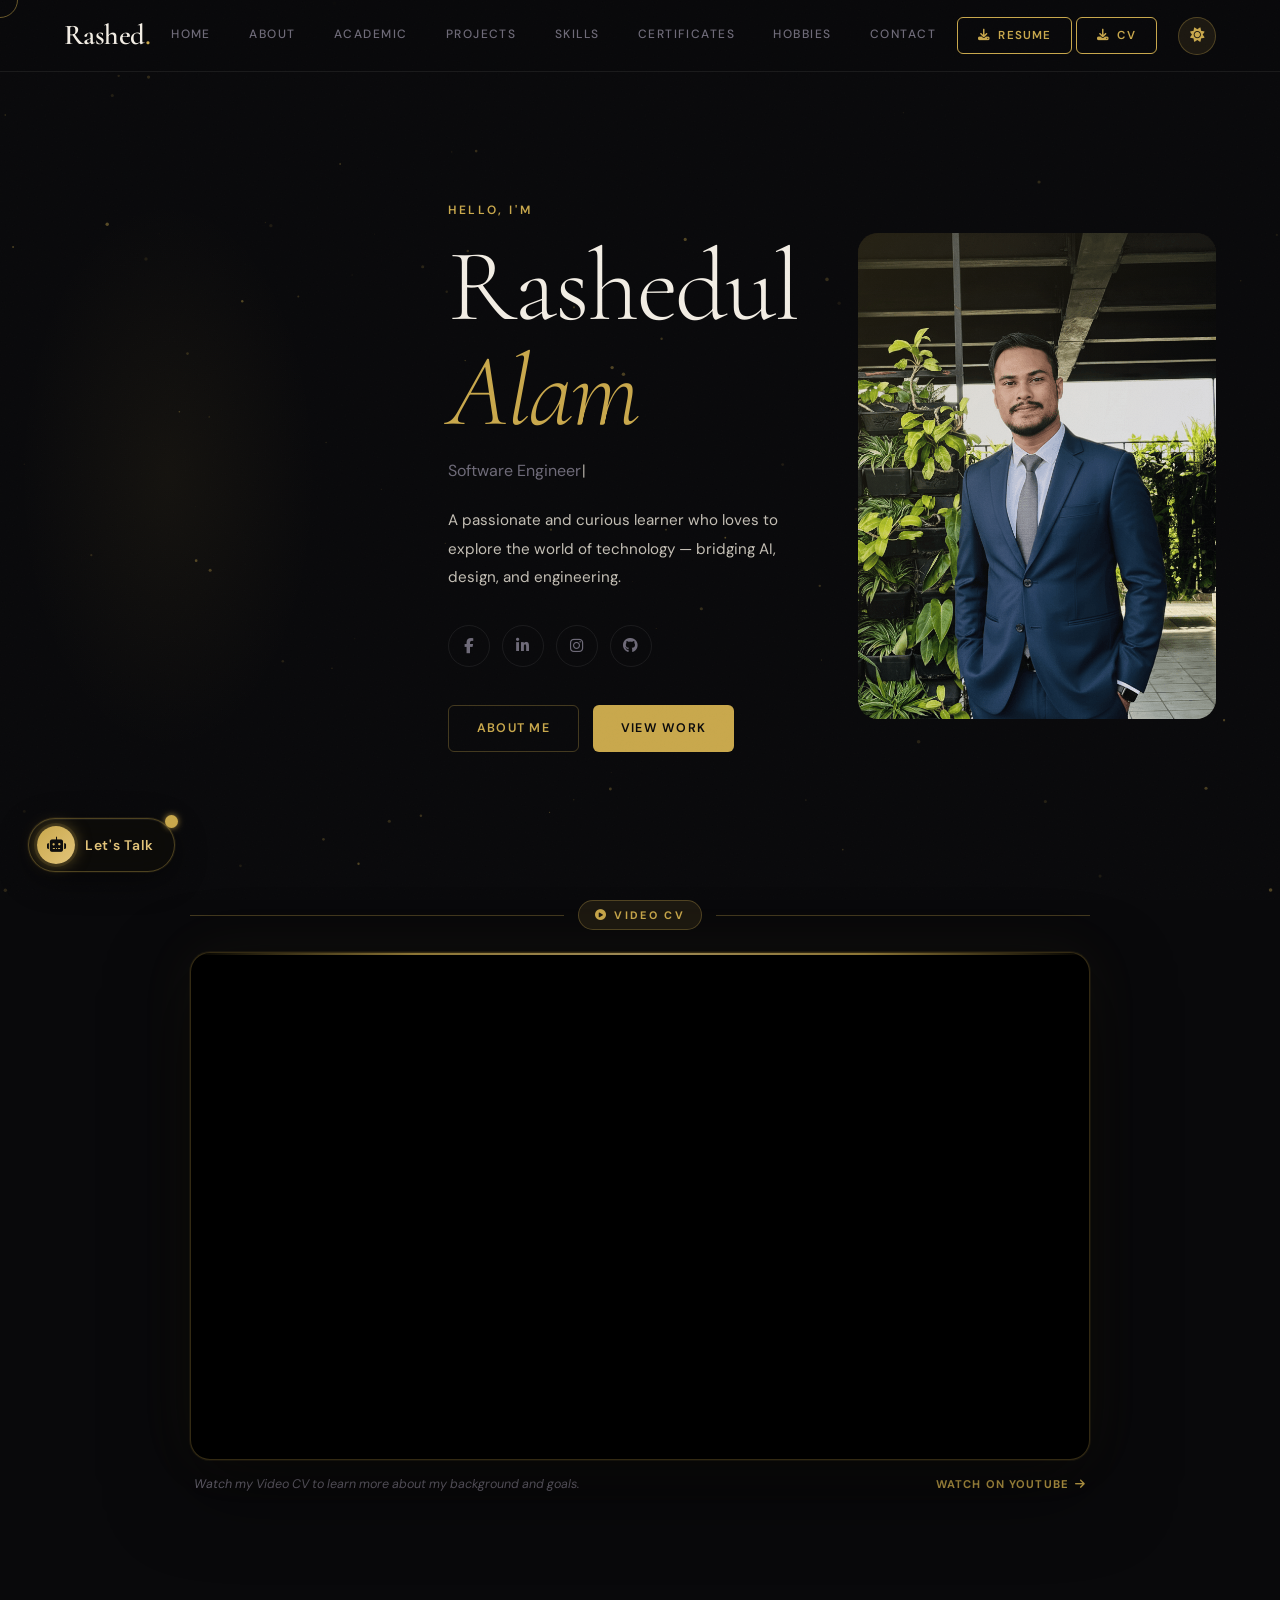
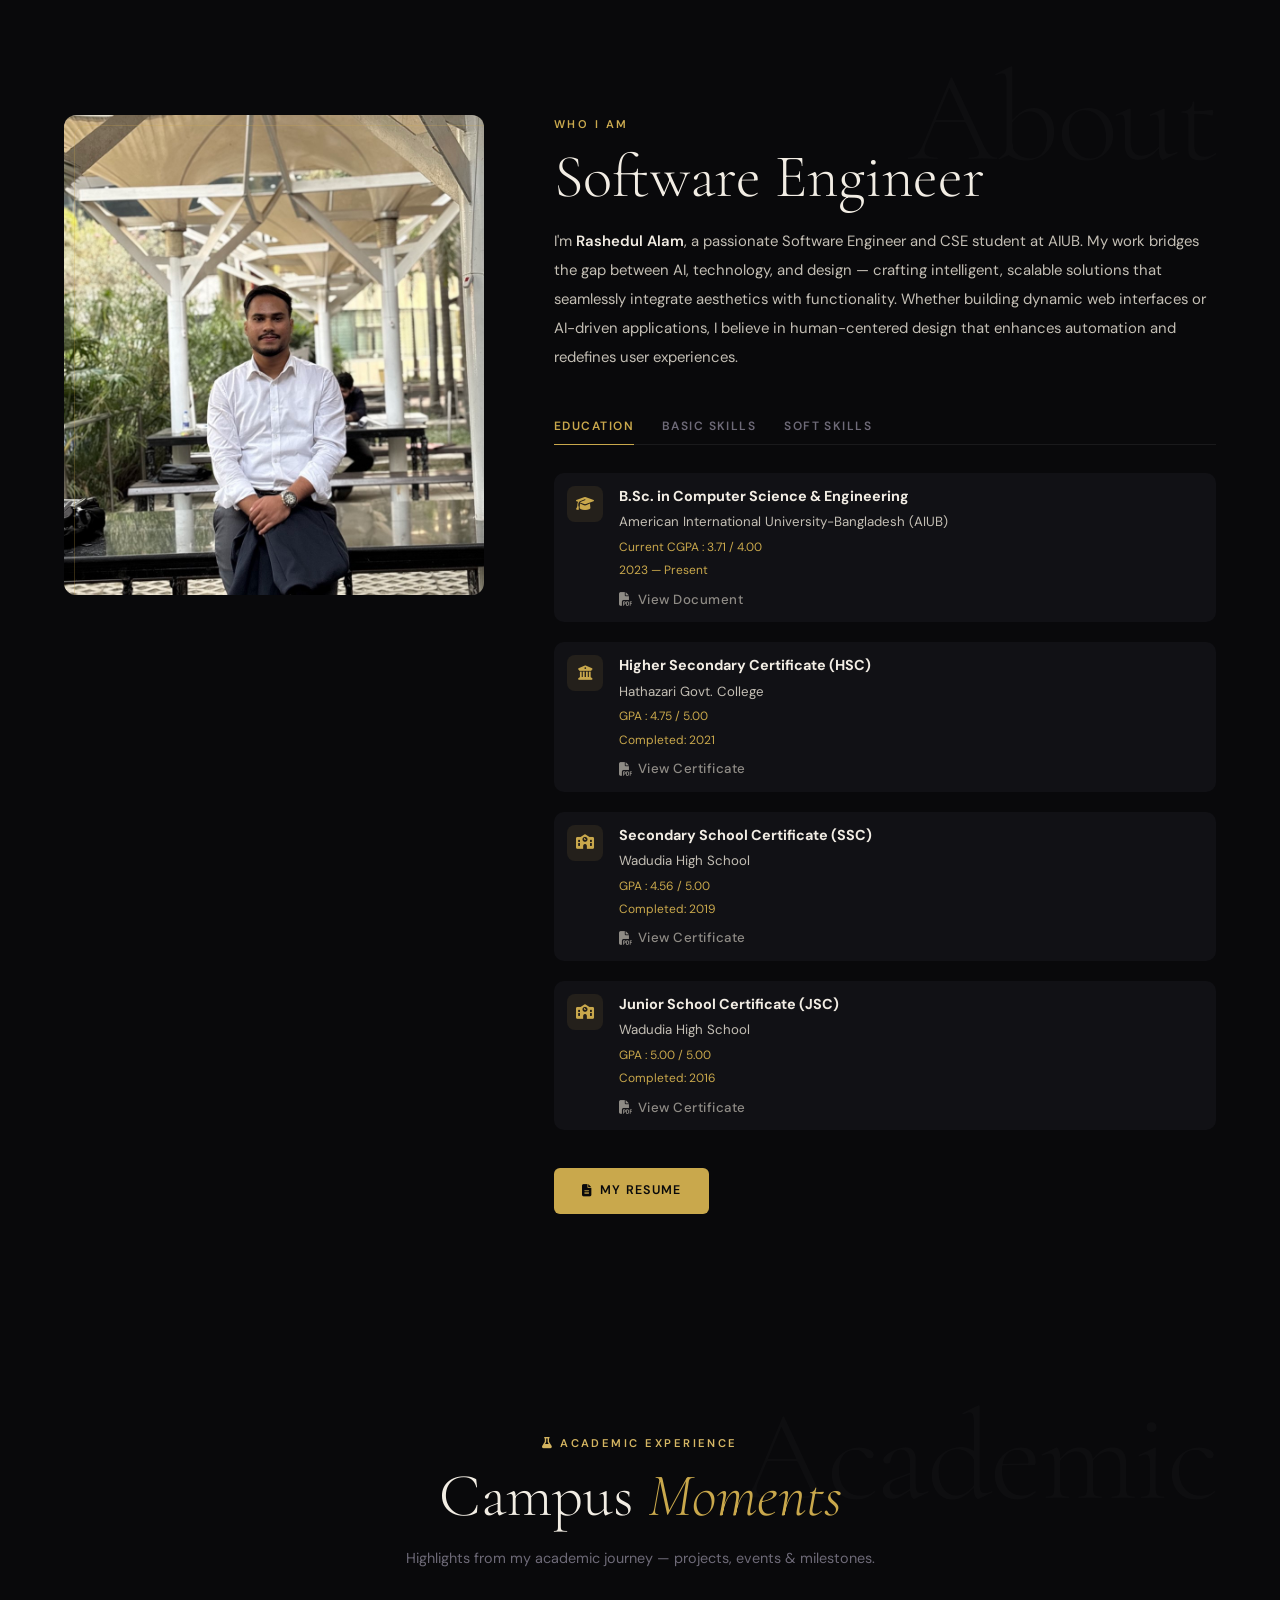
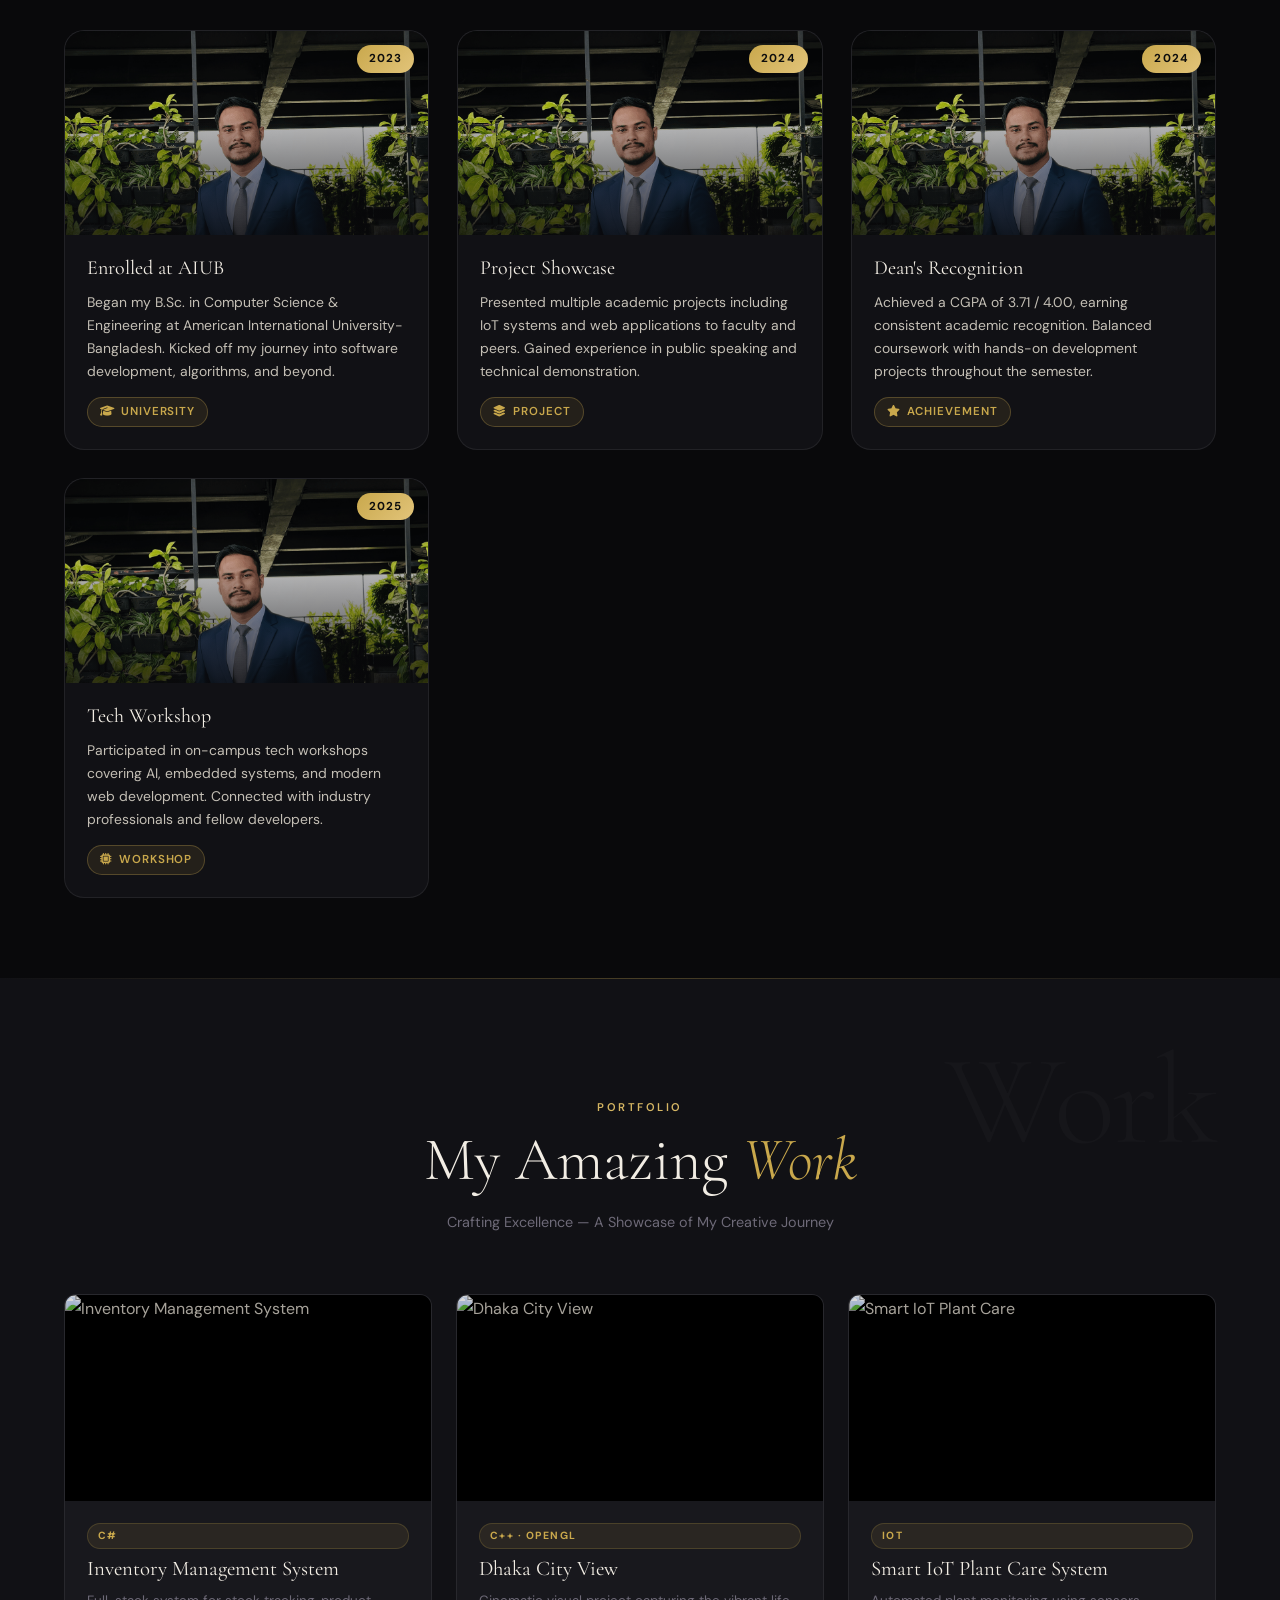
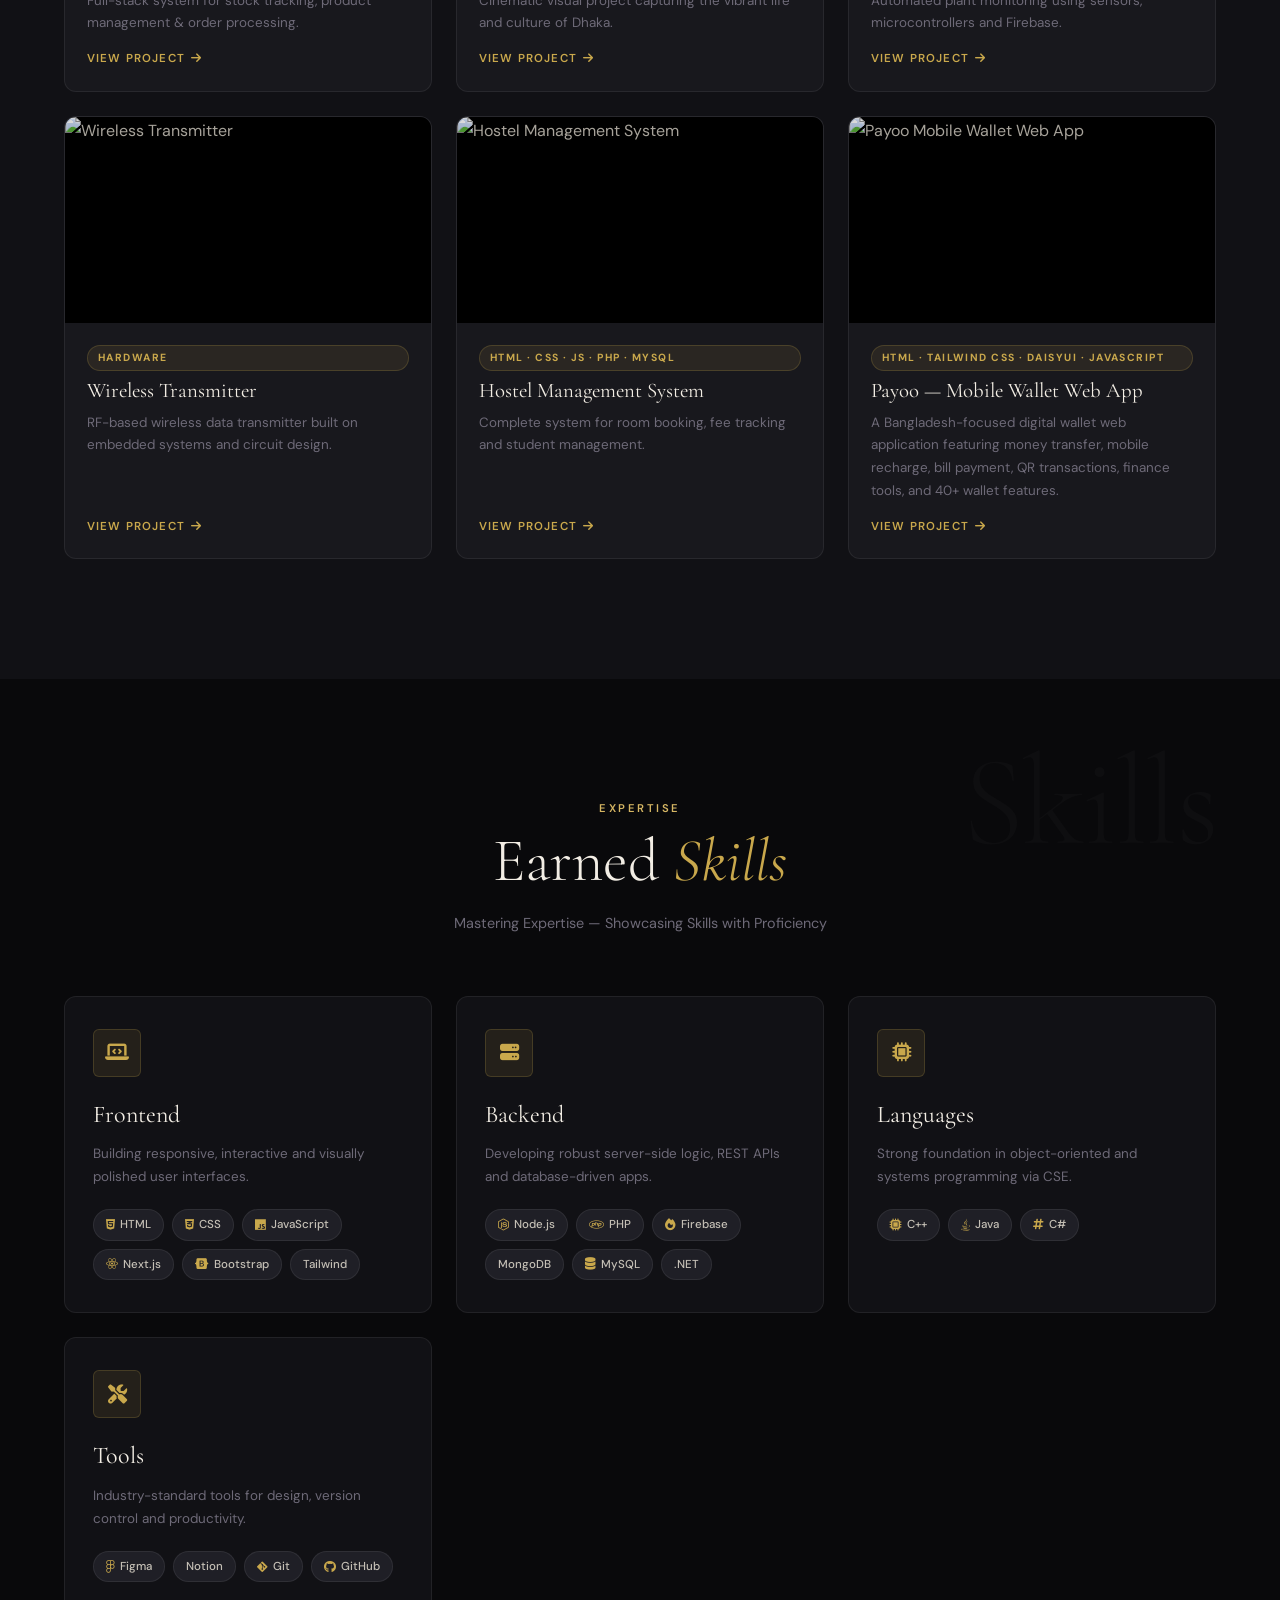
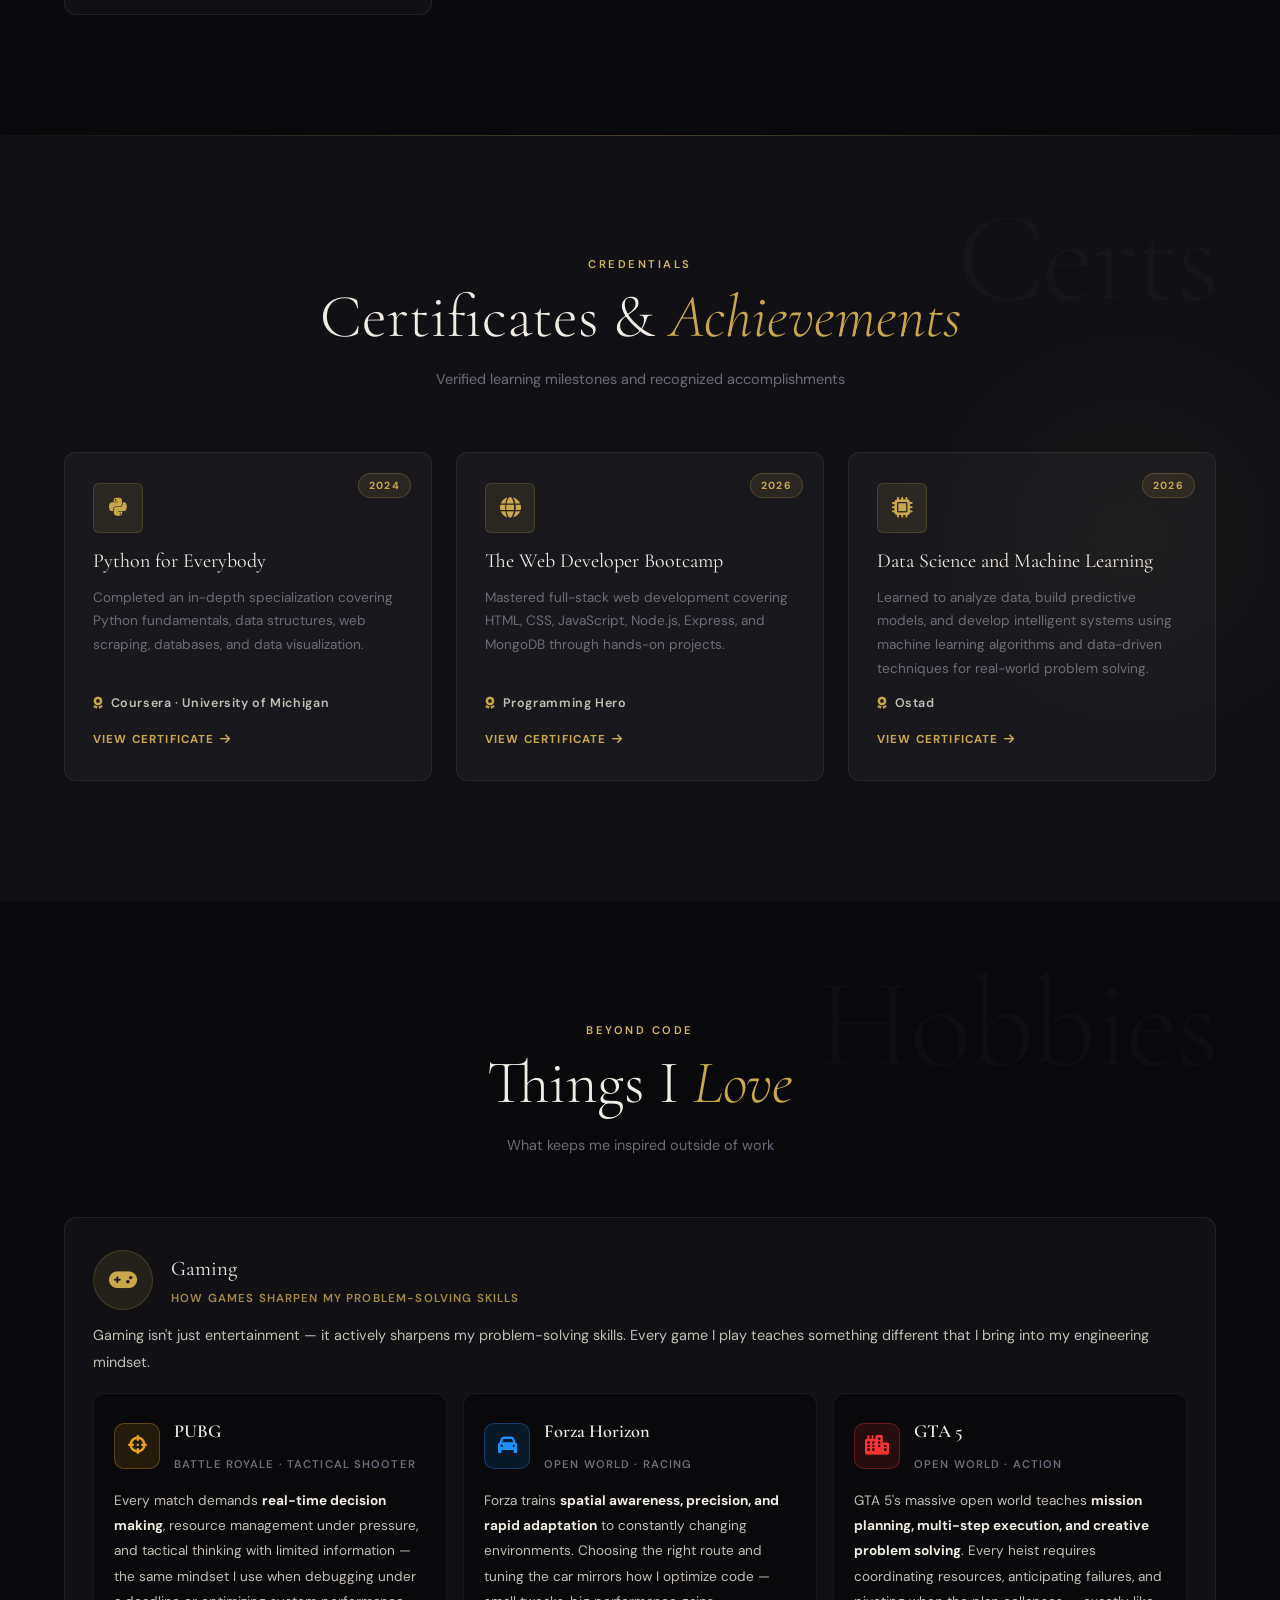
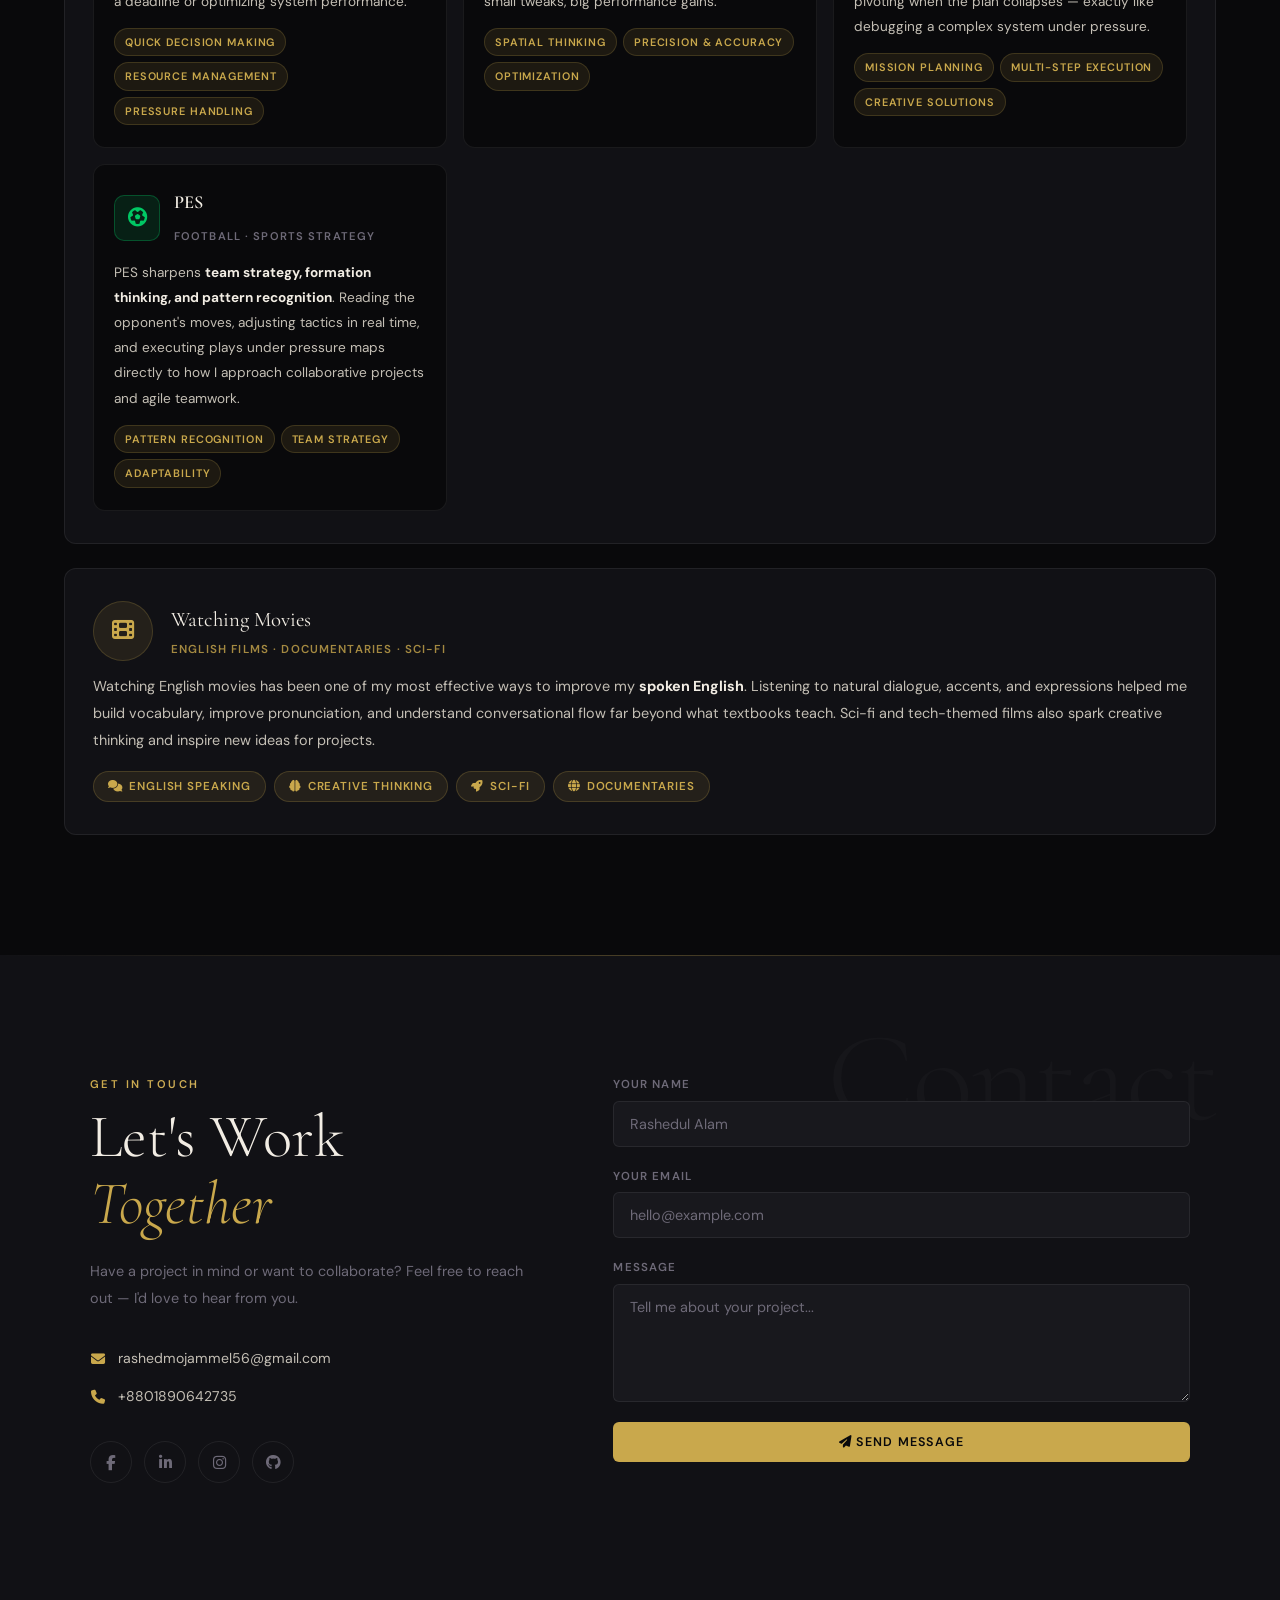
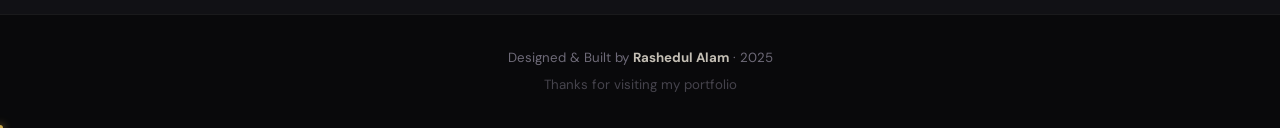
==== commit 0e73572a: "fixed navbar" ====
--- a/index.html
+++ b/index.html
@@ -47,6 +47,7 @@
     <nav class="navlist" id="navlist">
       <a href="#home">Home</a>
       <a href="#about">About</a>
+      <a href="#academic">Academic</a>
       <a href="#portfolio">Projects</a>
       <a href="#skills">Skills</a>
       <a href="#certificates">Certificates</a>
--- a/styles/styles.css
+++ b/styles/styles.css
@@ -1527,7 +1527,7 @@
 
 /* ── BACK TO TOP ── */
 #back-to-top {
-  position: fixed; bottom: px; right: 36px;
+  position: fixed; bottom: 22px; right: 36px;
   width: 48px; height: 48px; border-radius: 50%;
   background: var(--gold); color: var(--bg);
   border: none; font-size: 1rem; cursor: pointer;
@@ -2039,7 +2039,7 @@
 /* ── BACK TO TOP BUTTON ── */
 #back-to-top {
   position: fixed;
-  bottom: 36px;
+  bottom: 22px;
   right: 36px;
   width: 46px;
   height: 46px;
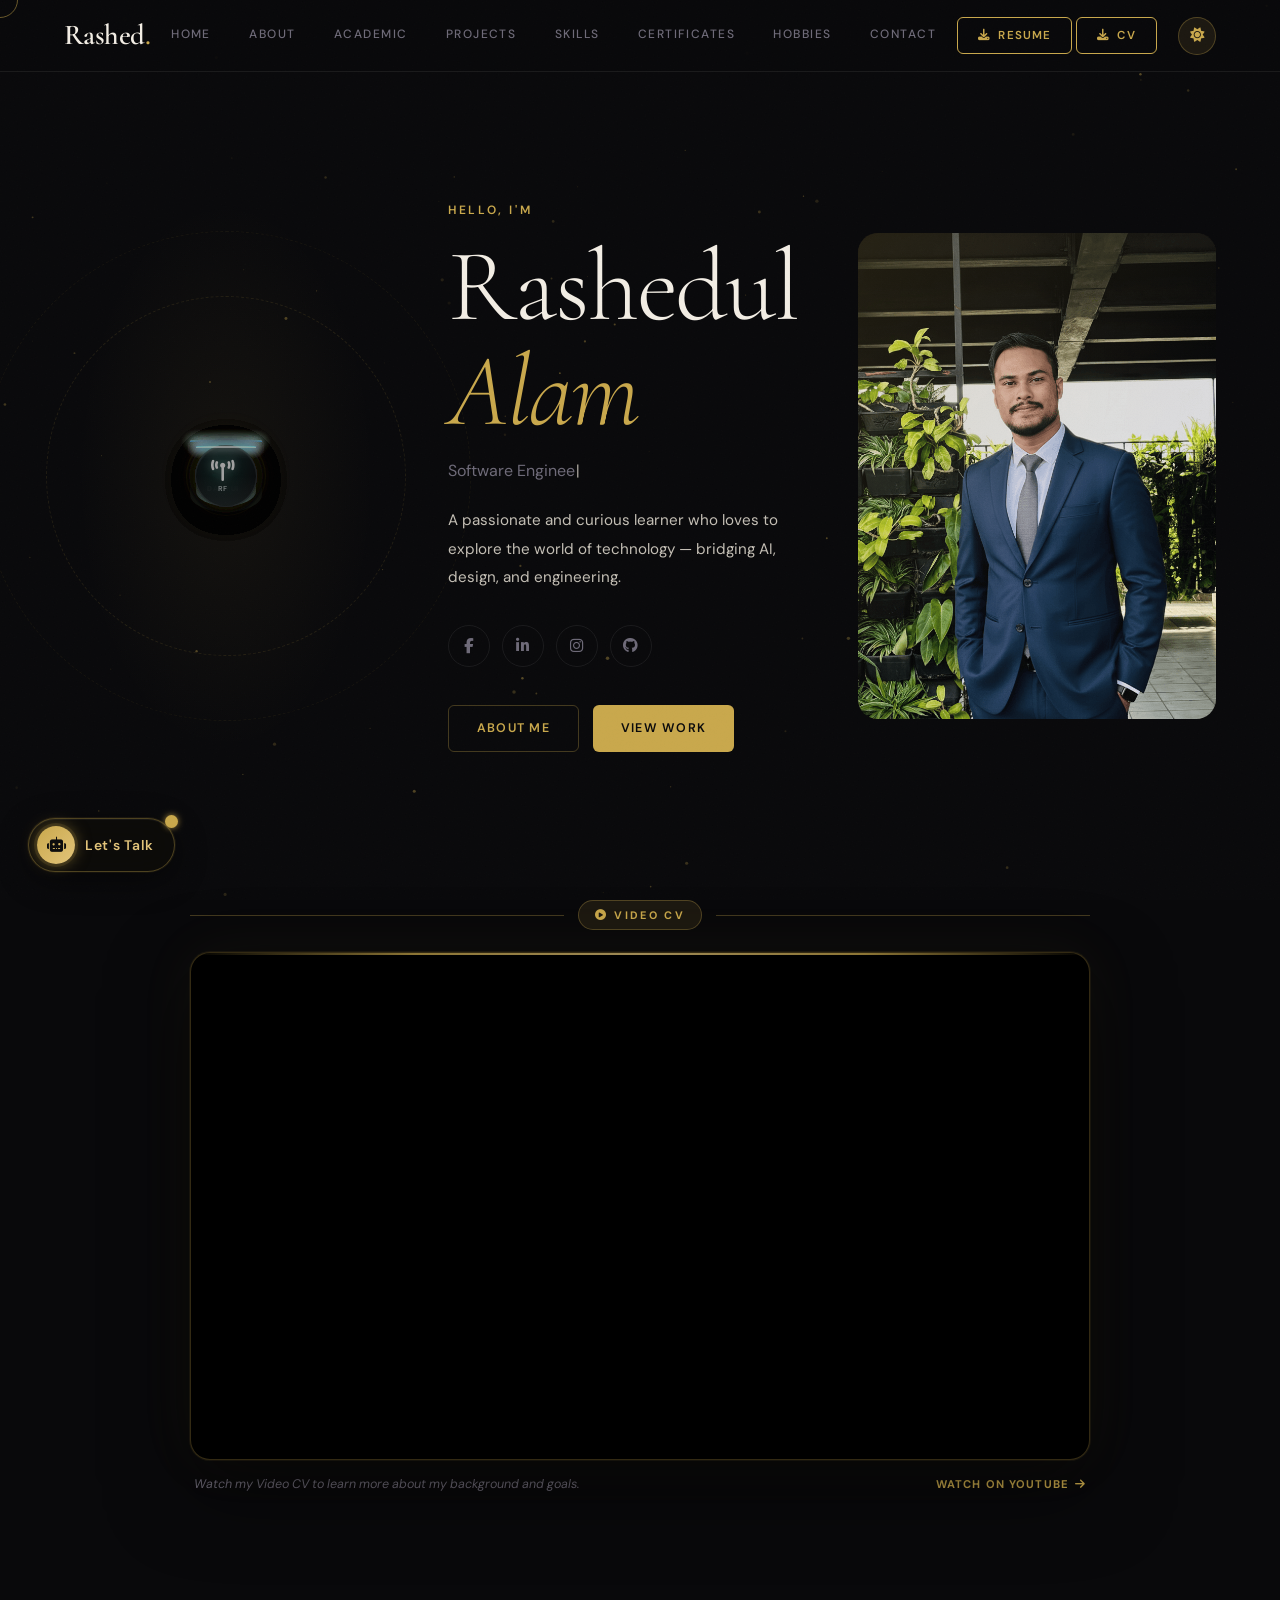
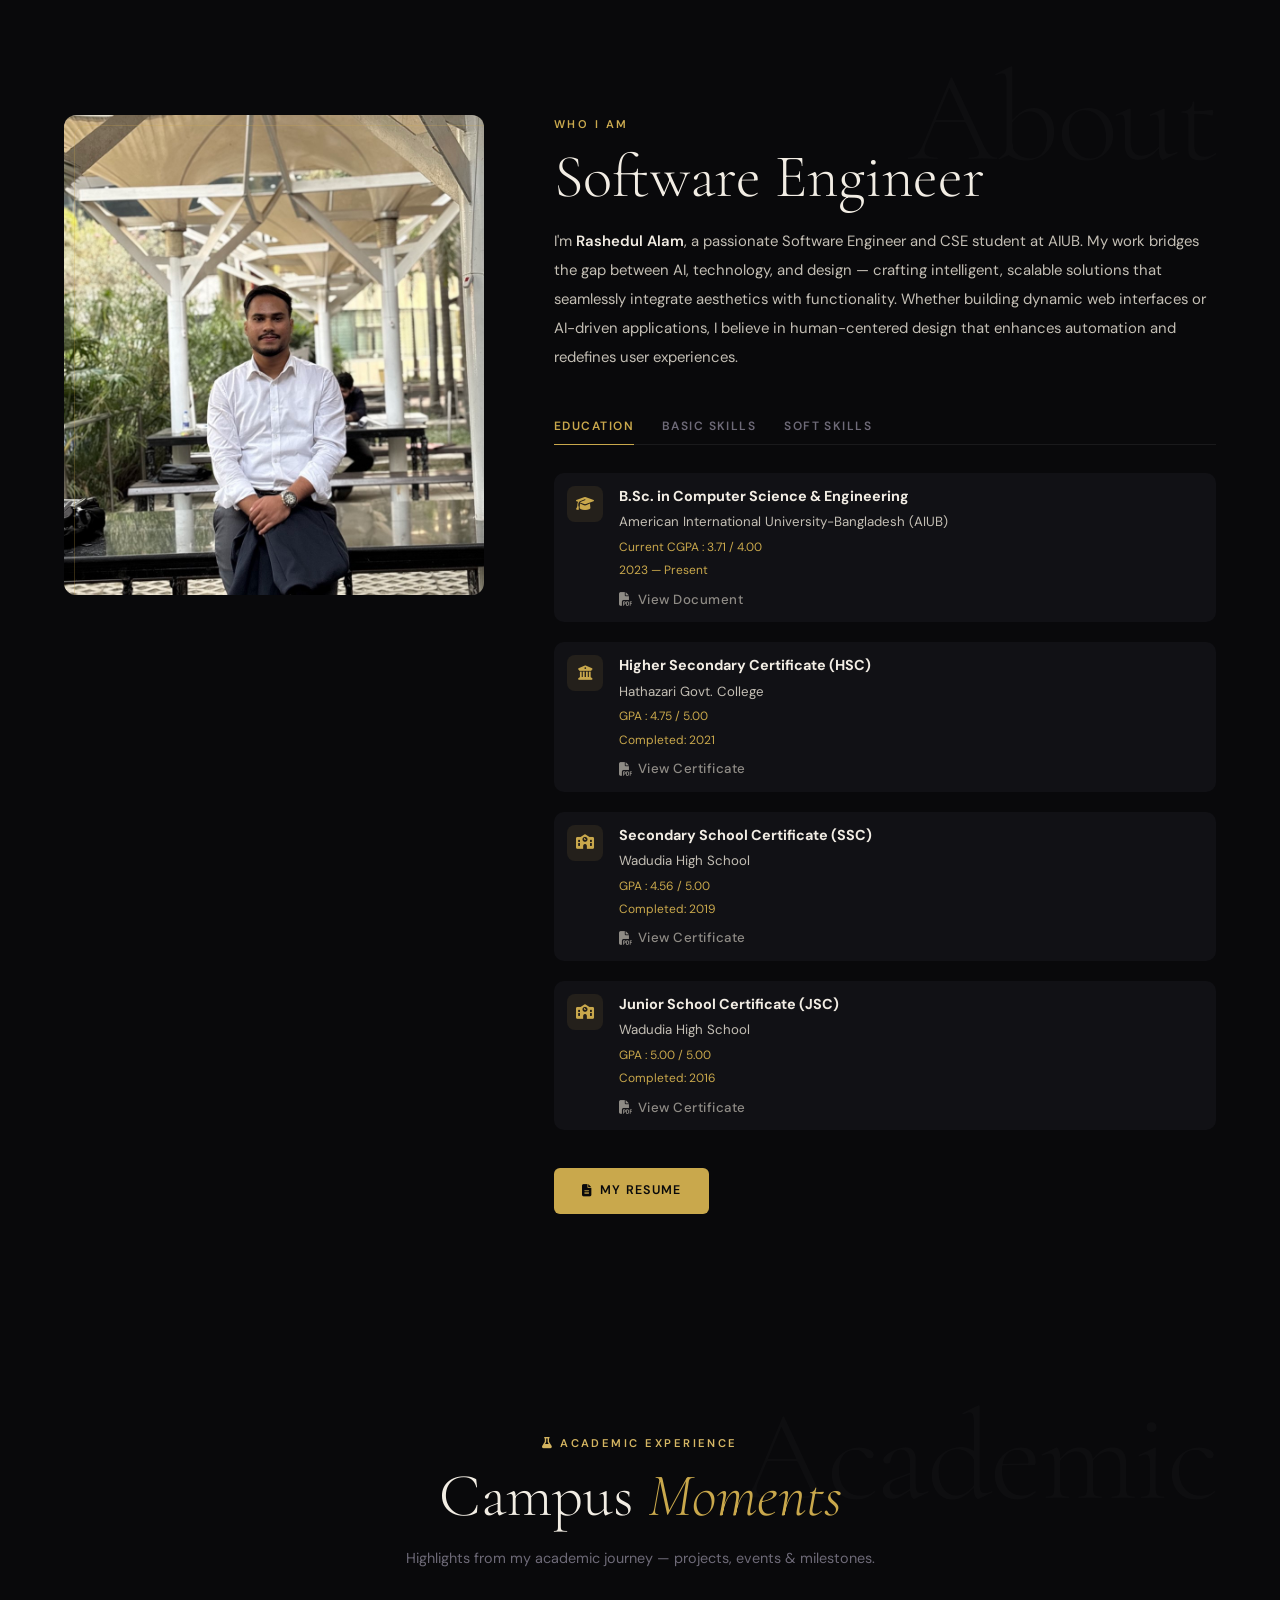
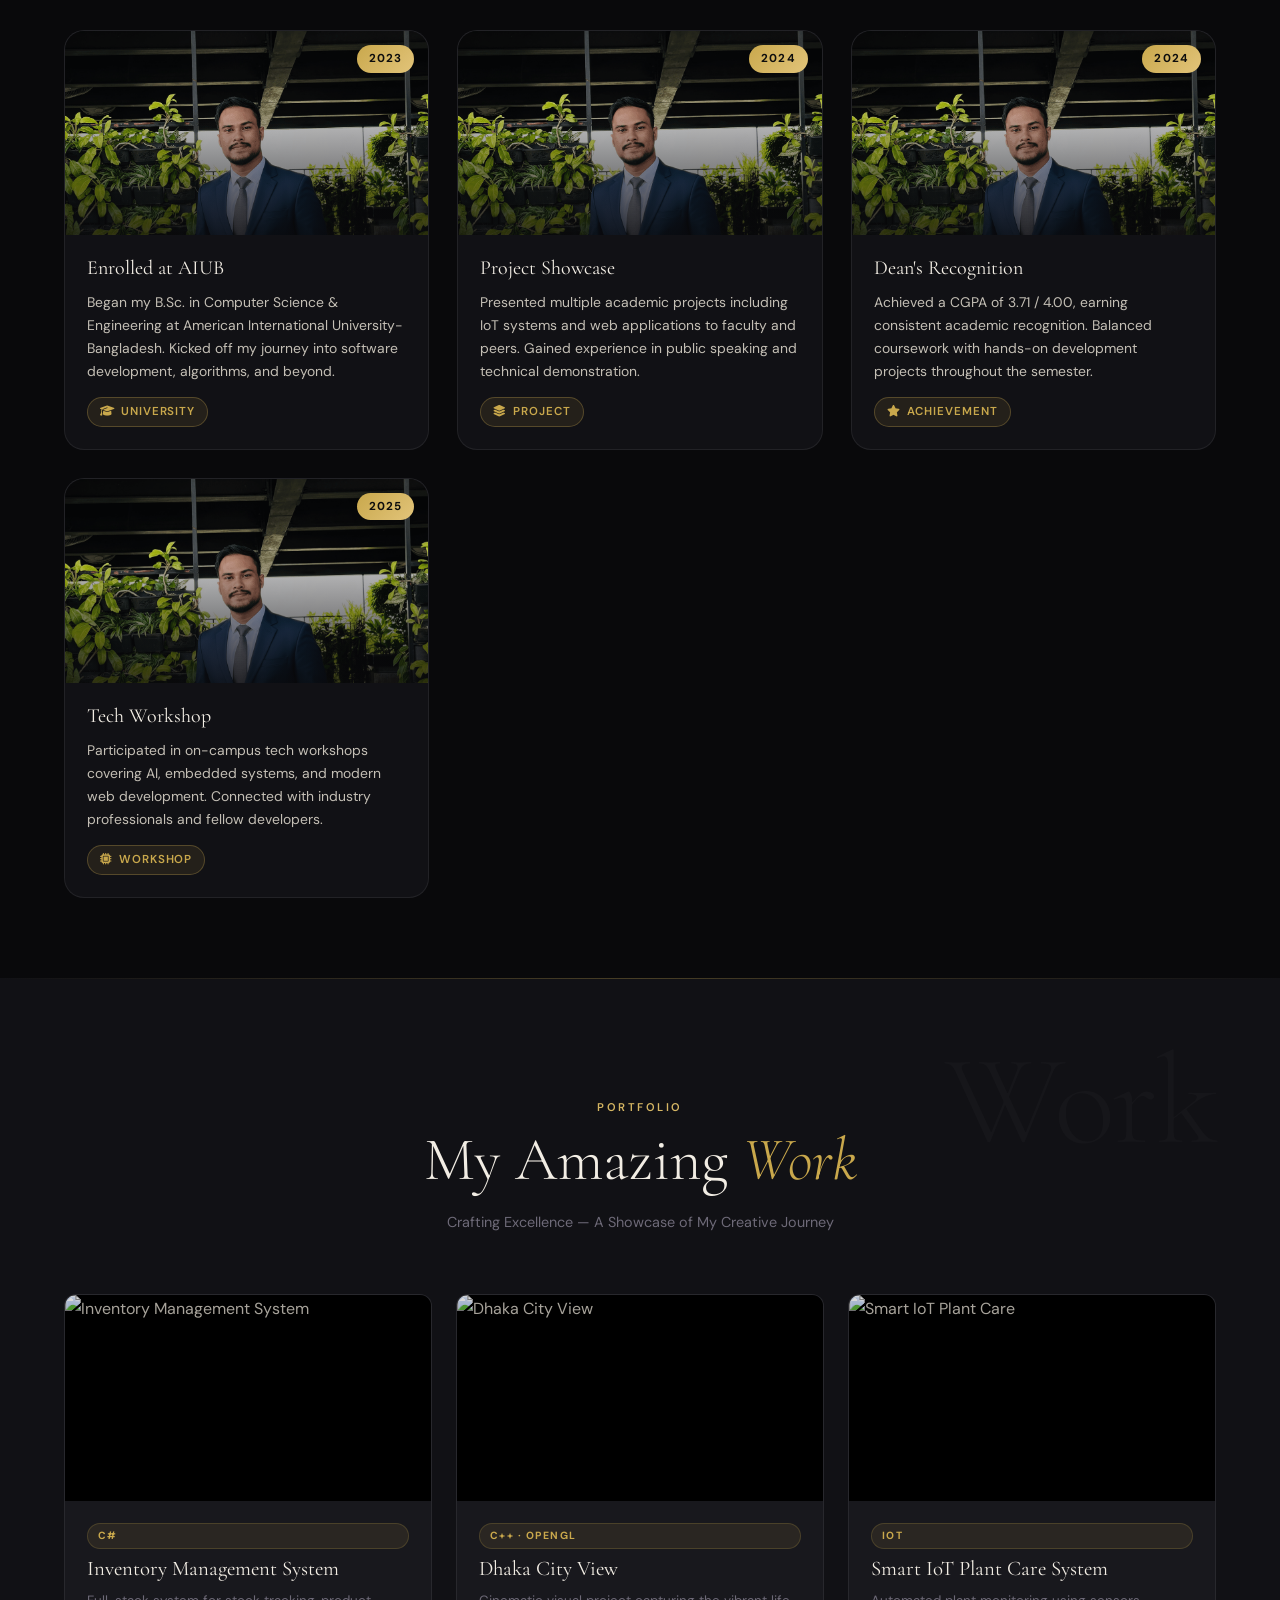
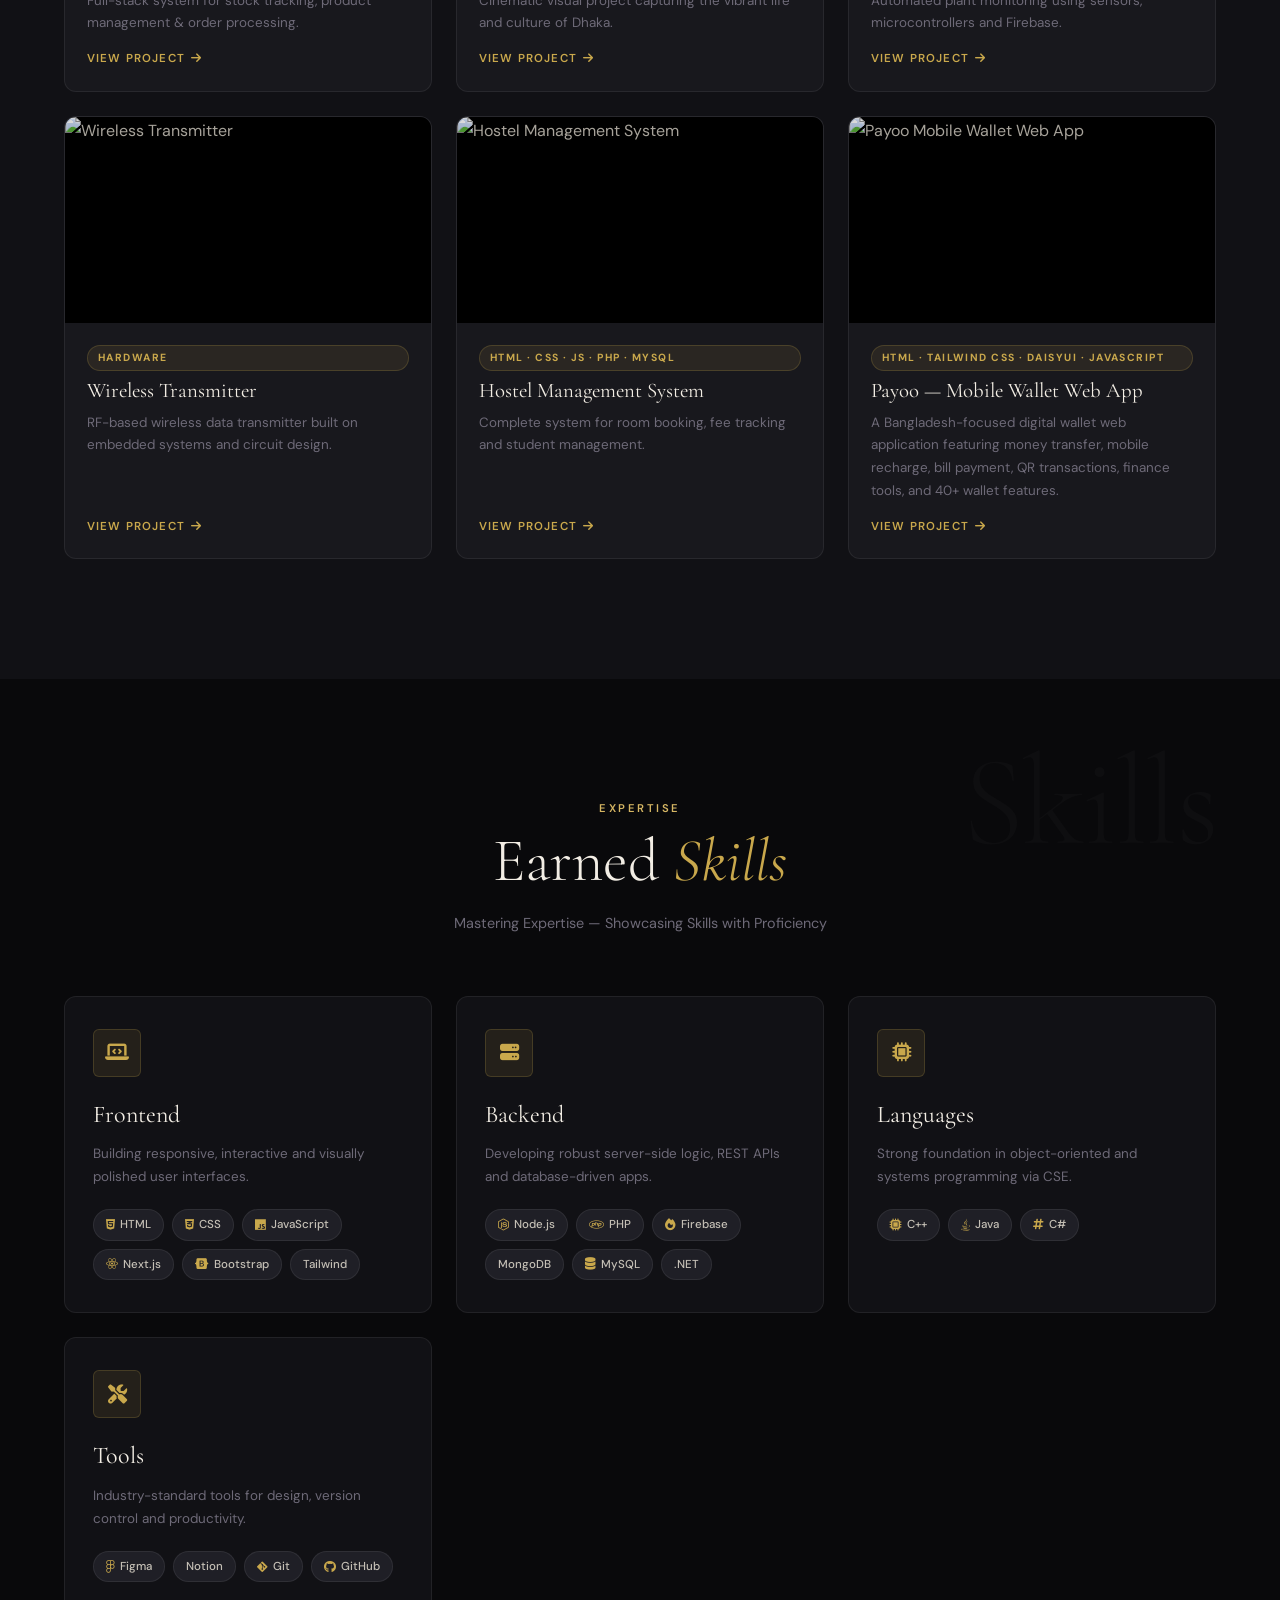
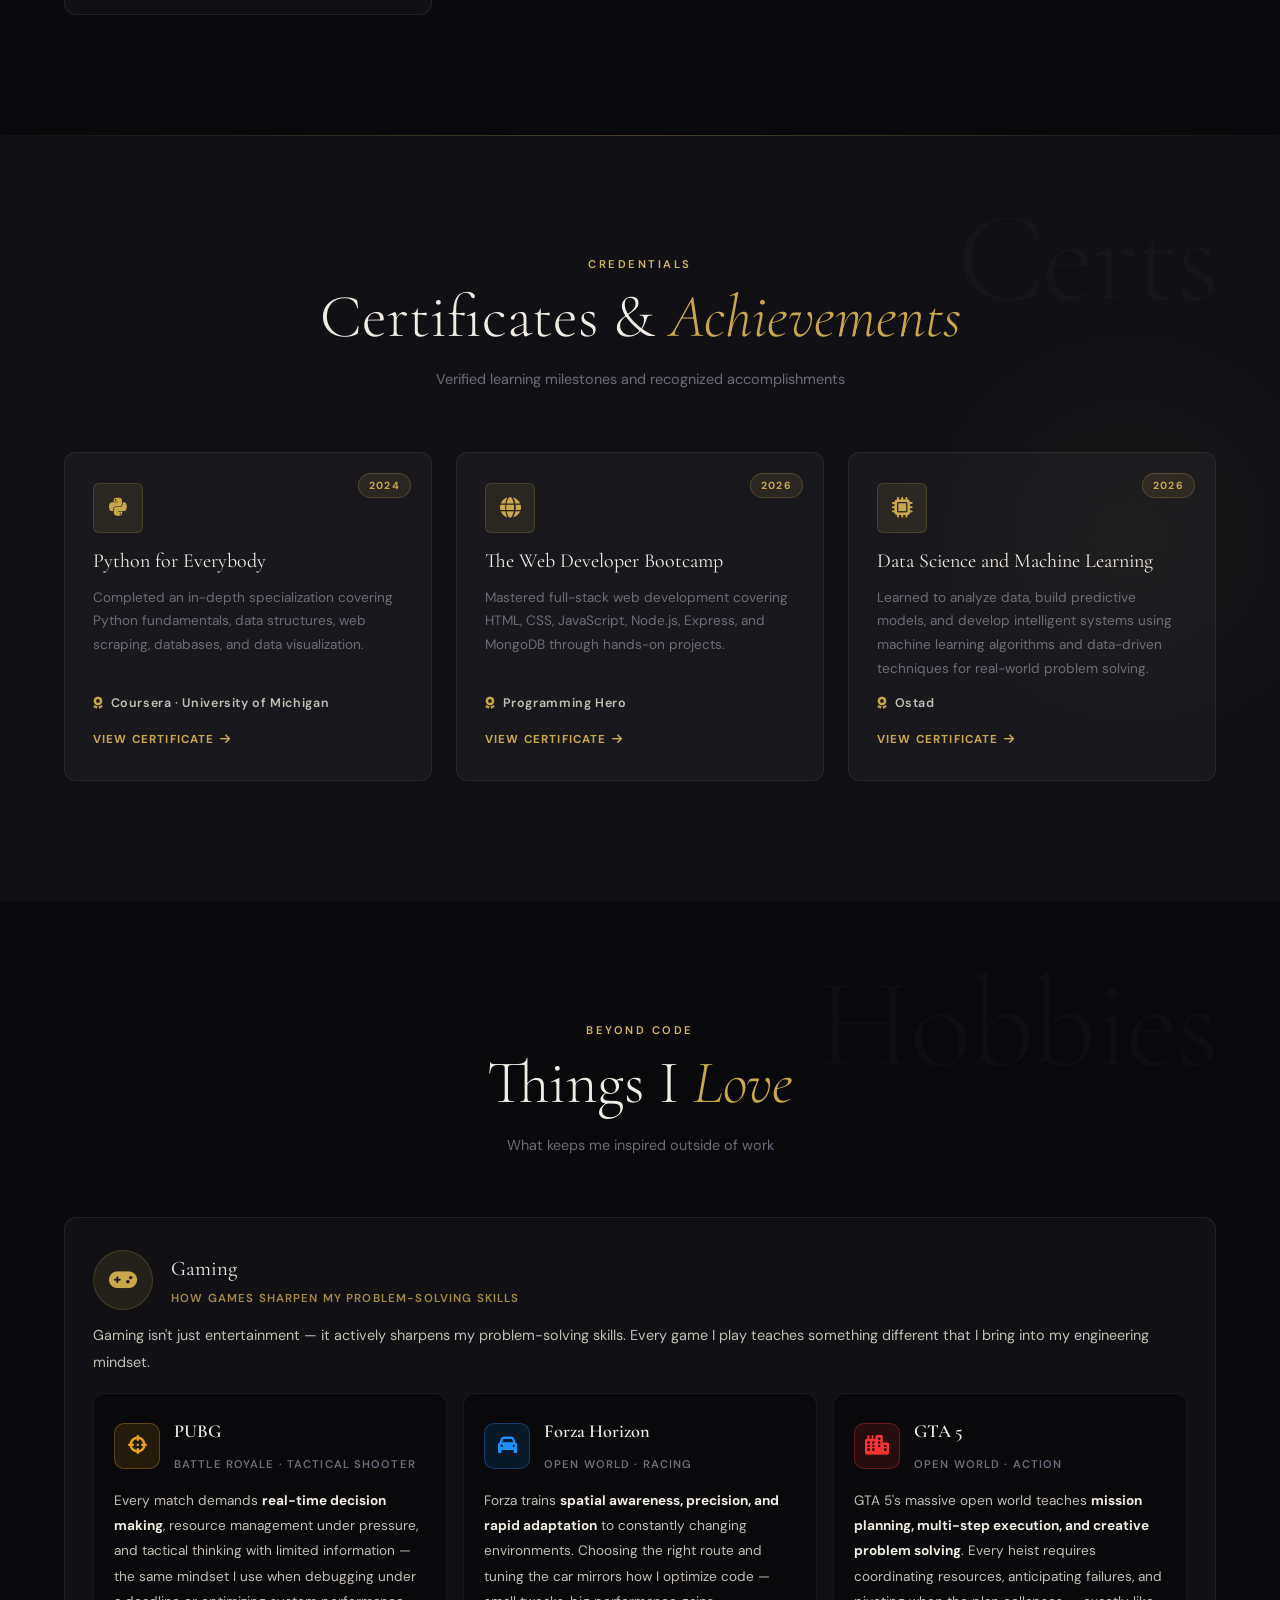
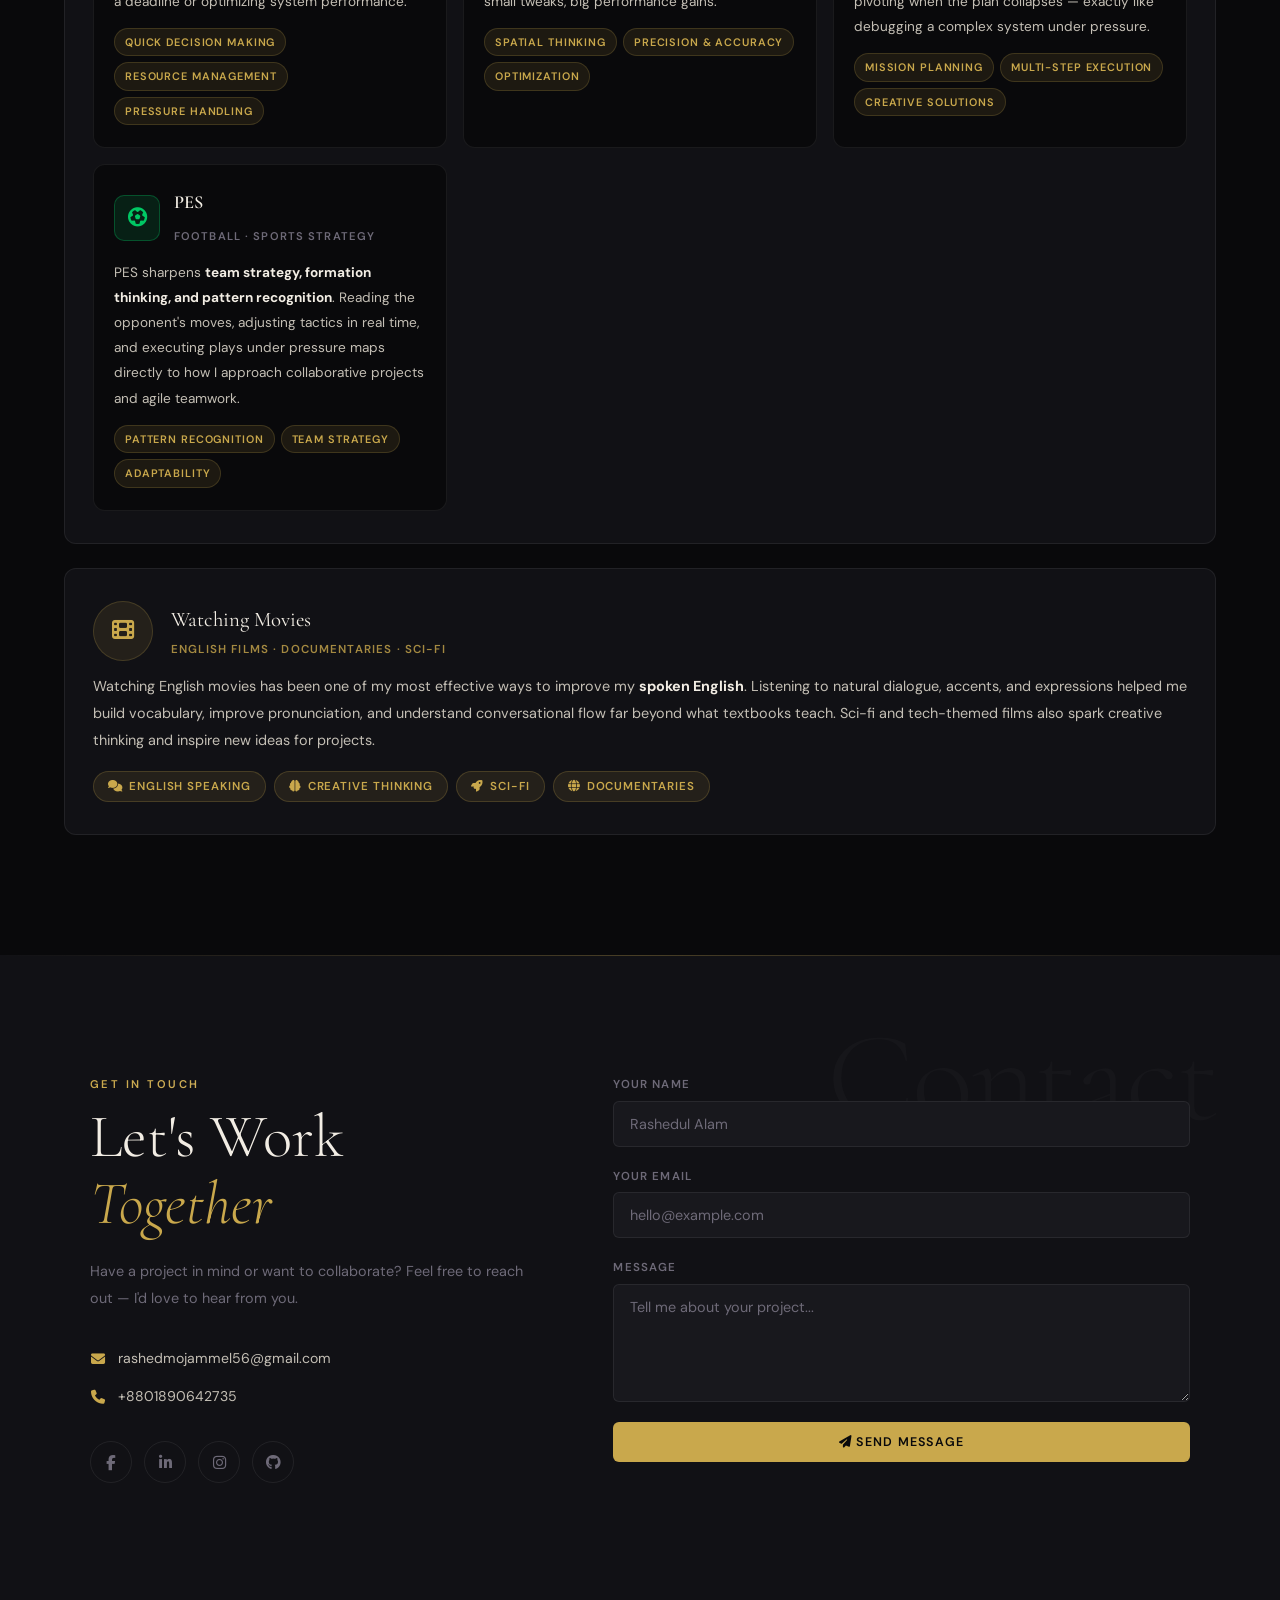
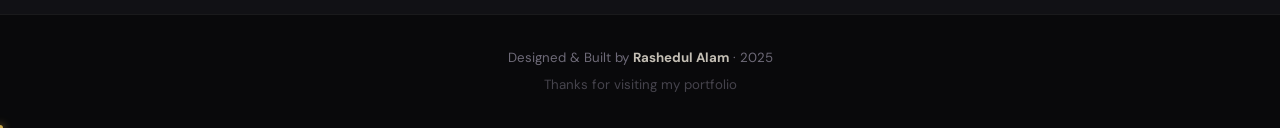
==== commit b9f6e151: "added skillss in bg-home-glow" ====
--- a/index.html
+++ b/index.html
@@ -77,7 +77,9 @@
        HOME
   ═══════════════════════════════════════ -->
   <section class="home" id="home">
-    <div class="home-bg-glow"></div>
+    <div class="home-bg-glow">
+  <div class="skills-orb-container" id="skills-orb-container"></div>
+</div>
 
     <div class="home-text" data-reveal>
       <p class="home-greeting">Hello, I'm</p>
@@ -1190,5 +1192,6 @@
 
   <script src="./script/scirpt.js"></script>
   <script src="./script/ai-chat.js"></script>
+  <script src="./script/home-skill.js"></script>
 </body>
 </html>
--- a/styles/styles.css
+++ b/styles/styles.css
@@ -280,7 +280,7 @@
 /* Ambient glows */
 .home-bg-glow {
   position: absolute;
-  top: 15%; right: 5%;
+  top: 15%; left :0%;
   width: 600px; height: 600px;
   background: radial-gradient(ellipse, rgba(201,168,76,0.06) 0%, transparent 65%);
   pointer-events: none;
@@ -291,6 +291,7 @@
   margin-left: 20px ; */
   
 }
+
 
 /* ── VIDEO CV SECTION ── */
     .video-cv-section {
@@ -3104,6 +3105,268 @@
   background: rgba(201,168,76,0.1);
   transform: rotate(90deg);
 }
+/* ── SKILLS ORB CLOUD ── */
+/* ── SKILLS ORB CLOUD — REDESIGN ── */
+/* ── SKILLS ORB CLOUD — PREMIUM ── */
+.skills-orb-container {
+  position: absolute;
+  top: 0; left: 0;
+  width: 100%;
+  height: 100%;
+  pointer-events: none;
+}
+
+.skill-ball {
+  position: absolute;
+  display: flex;
+  align-items: center;
+  gap: 8px;
+  padding: 9px 18px 9px 12px;
+  border-radius: 0 var(--radius) var(--radius) 0;
+  background: linear-gradient(
+    135deg,
+    rgba(201,168,76,0.13) 0%,
+    rgba(201,168,76,0.04) 60%,
+    transparent 100%
+  );
+  border-top: 1px solid rgba(201,168,76,0.18);
+  border-right: 1px solid rgba(201,168,76,0.08);
+  border-bottom: 1px solid rgba(201,168,76,0.06);
+  border-left: 2px solid var(--gold);
+  box-shadow:
+    inset 0 1px 0 rgba(255,255,255,0.04),
+    0 4px 24px rgba(0,0,0,0.25),
+    0 0 16px rgba(201,168,76,0.05);
+  backdrop-filter: blur(10px);
+  -webkit-backdrop-filter: blur(10px);
+  color: var(--gold-light);
+  font-family: var(--font-body);
+  font-size: 0.68rem;
+  font-weight: 600;
+  letter-spacing: 0.13em;
+  text-transform: uppercase;
+  white-space: nowrap;
+  animation: skillFloat var(--dur, 8s) ease-in-out infinite;
+  animation-delay: var(--delay, 0s);
+  pointer-events: none;
+  user-select: none;
+  transition: opacity 0.3s;
+}
+
+/* Shimmer sweep on each badge */
+/* ── SKILLS BALLS — CIRCULAR LOGO STYLE ── */
+/* ── SKILLS BALLS — CIRCULAR ORBIT STYLE ── */
+.skills-orb-container {
+  position: absolute;
+  top: 50%;
+  left: 50%;
+  transform: translate(-50%, -50%);
+  width: 520px;
+  height: 520px;
+  pointer-events: none;
+}
+
+/* Orbit rings */
+.skills-orb-container::before {
+  content: '';
+  position: absolute;
+  top: 50%; left: 50%;
+  transform: translate(-50%, -50%);
+  width: 360px;
+  height: 360px;
+  border-radius: 50%;
+  border: 1px dashed rgba(201,168,76,0.12);
+  pointer-events: none;
+}
+
+.skills-orb-container::after {
+  content: '';
+  position: absolute;
+  top: 50%; left: 50%;
+  transform: translate(-50%, -50%);
+  width: 490px;
+  height: 490px;
+  border-radius: 50%;
+  border: 1px dashed rgba(201,168,76,0.07);
+  pointer-events: none;
+}
+
+/* Center glow orb */
+.orbit-center {
+  position: absolute;
+  top: 50%; left: 50%;
+  transform: translate(-50%, -50%);
+  width: 80px;
+  height: 80px;
+  border-radius: 50%;
+  background: radial-gradient(
+    circle,
+    rgba(201,168,76,0.18) 0%,
+    rgba(201,168,76,0.06) 50%,
+    transparent 100%
+  );
+  border: 1px solid rgba(201,168,76,0.2);
+  box-shadow:
+    0 0 30px rgba(201,168,76,0.12),
+    inset 0 0 20px rgba(201,168,76,0.08);
+  pointer-events: none;
+  animation: centerPulse 4s ease-in-out infinite;
+}
+
+.orbit-center i {
+  position: absolute;
+  top: 50%; left: 50%;
+  transform: translate(-50%, -50%);
+  font-size: 1.6rem;
+  color: var(--gold);
+  filter: drop-shadow(0 0 8px rgba(201,168,76,0.7));
+}
+
+@keyframes centerPulse {
+  0%,100% { box-shadow: 0 0 30px rgba(201,168,76,0.12), inset 0 0 20px rgba(201,168,76,0.08); transform: translate(-50%,-50%) scale(1);   }
+  50%      { box-shadow: 0 0 50px rgba(201,168,76,0.22), inset 0 0 30px rgba(201,168,76,0.14); transform: translate(-50%,-50%) scale(1.06); }
+}
+
+.skill-ball {
+  position: absolute;
+  display: flex;
+  flex-direction: column;
+  align-items: center;
+  justify-content: center;
+  gap: 5px;
+  width: 62px;
+  height: 62px;
+  border-radius: 50%;
+  background: rgba(9,9,11,0.7);
+  border: 1px solid rgba(255,255,255,0.07);
+  backdrop-filter: blur(14px);
+  -webkit-backdrop-filter: blur(14px);
+  pointer-events: none;
+  user-select: none;
+  transform-origin: center center;
+  animation: orbitSpin var(--orbit-dur, 18s) linear infinite;
+  animation-delay: var(--orbit-delay, 0s);
+}
+
+/* Colored top glow line */
+.skill-ball::before {
+  content: '';
+  position: absolute;
+  top: 0; left: 0; right: 0;
+  height: 2px;
+  border-radius: 50% 50% 0 0;
+  background: var(--ball-color, var(--gold));
+  box-shadow: 0 0 10px 1px var(--ball-color, var(--gold));
+  opacity: 0.85;
+}
+
+/* Bottom color wash */
+.skill-ball::after {
+  content: '';
+  position: absolute;
+  bottom: 0; left: 0; right: 0;
+  height: 50%;
+  border-radius: 0 0 50% 50%;
+  background: linear-gradient(
+    to top,
+    var(--ball-color-dim, rgba(201,168,76,0.08)) 0%,
+    transparent 100%
+  );
+}
+
+.skill-ball i {
+  font-size: 1.3rem;
+  line-height: 1;
+  position: relative;
+  z-index: 1;
+}
+
+.skill-ball img {
+  width: 26px;
+  height: 26px;
+  object-fit: contain;
+  position: relative;
+  z-index: 1;
+}
+
+.skill-ball span {
+  font-family: var(--font-body);
+  font-size: 0.45rem;
+  font-weight: 700;
+  letter-spacing: 0.08em;
+  text-transform: uppercase;
+  color: rgba(255,255,255,0.4);
+  line-height: 1;
+  position: relative;
+  z-index: 1;
+}
+
+/* Large variant */
+.skill-ball.lg {
+  width: 74px;
+  height: 74px;
+}
+.skill-ball.lg i    { font-size: 1.6rem; }
+.skill-ball.lg img  { width: 32px; height: 32px; }
+.skill-ball.lg span { font-size: 0.5rem; }
+
+/* ── Brand colors ── */
+.skill-ball.s-html      { --ball-color: #e34f26; --ball-color-dim: rgba(227,79,38,0.1);    }
+.skill-ball.s-css       { --ball-color: #1572b6; --ball-color-dim: rgba(21,114,182,0.1);   }
+.skill-ball.s-js        { --ball-color: #f7df1e; --ball-color-dim: rgba(247,223,30,0.1);   }
+.skill-ball.s-react     { --ball-color: #61dafb; --ball-color-dim: rgba(97,218,251,0.1);   }
+.skill-ball.s-node      { --ball-color: #539e43; --ball-color-dim: rgba(83,158,67,0.1);    }
+.skill-ball.s-php       { --ball-color: #8892be; --ball-color-dim: rgba(136,146,190,0.1);  }
+.skill-ball.s-python    { --ball-color: #3776ab; --ball-color-dim: rgba(55,118,171,0.1);   }
+.skill-ball.s-git       { --ball-color: #f05032; --ball-color-dim: rgba(240,80,50,0.1);    }
+.skill-ball.s-github    { --ball-color: #e0e0e0; --ball-color-dim: rgba(224,224,224,0.08); }
+.skill-ball.s-figma     { --ball-color: #f24e1e; --ball-color-dim: rgba(242,78,30,0.1);    }
+.skill-ball.s-bootstrap { --ball-color: #7952b3; --ball-color-dim: rgba(121,82,179,0.1);   }
+.skill-ball.s-java      { --ball-color: #f89820; --ball-color-dim: rgba(248,152,32,0.1);   }
+.skill-ball.s-mysql     { --ball-color: #00758f; --ball-color-dim: rgba(0,117,143,0.1);    }
+.skill-ball.s-firebase  { --ball-color: #ff9100; --ball-color-dim: rgba(255,145,0,0.1);    }
+.skill-ball.s-arduino   { --ball-color: #00979d; --ball-color-dim: rgba(0,151,157,0.1);    }
+.skill-ball.s-csharp    { --ball-color: #9b4f96; --ball-color-dim: rgba(155,79,150,0.1);   }
+.skill-ball.s-cpp       { --ball-color: #00599c; --ball-color-dim: rgba(0,89,156,0.1);     }
+.skill-ball.s-tailwind  { --ball-color: #38bdf8; --ball-color-dim: rgba(56,189,248,0.1);   }
+.skill-ball.s-daisy     { --ball-color: #1ad1a5; --ball-color-dim: rgba(26,209,165,0.1);   }
+.skill-ball.s-rf        { --ball-color: #a0a0a0; --ball-color-dim: rgba(160,160,160,0.08); }
+
+/* ── Icon colors ── */
+.skill-ball.s-html     i { color: #e34f26; filter: drop-shadow(0 0 5px rgba(227,79,38,0.6));    }
+.skill-ball.s-css      i { color: #1572b6; filter: drop-shadow(0 0 5px rgba(21,114,182,0.6));   }
+.skill-ball.s-js       i { color: #f7df1e; filter: drop-shadow(0 0 5px rgba(247,223,30,0.6));   }
+.skill-ball.s-react    i { color: #61dafb; filter: drop-shadow(0 0 5px rgba(97,218,251,0.6));   }
+.skill-ball.s-node     i { color: #539e43; filter: drop-shadow(0 0 5px rgba(83,158,67,0.6));    }
+.skill-ball.s-php      i { color: #8892be; filter: drop-shadow(0 0 5px rgba(136,146,190,0.6));  }
+.skill-ball.s-python   i { color: #3776ab; filter: drop-shadow(0 0 5px rgba(55,118,171,0.6));   }
+.skill-ball.s-git      i { color: #f05032; filter: drop-shadow(0 0 5px rgba(240,80,50,0.6));    }
+.skill-ball.s-github   i { color: #e0e0e0; filter: drop-shadow(0 0 5px rgba(224,224,224,0.4));  }
+.skill-ball.s-figma    i { color: #f24e1e; filter: drop-shadow(0 0 5px rgba(242,78,30,0.6));    }
+.skill-ball.s-bootstrap i{ color: #7952b3; filter: drop-shadow(0 0 5px rgba(121,82,179,0.6));   }
+.skill-ball.s-java     i { color: #f89820; filter: drop-shadow(0 0 5px rgba(248,152,32,0.6));   }
+.skill-ball.s-mysql    i { color: #00758f; filter: drop-shadow(0 0 5px rgba(0,117,143,0.6));    }
+.skill-ball.s-firebase i { color: #ff9100; filter: drop-shadow(0 0 5px rgba(255,145,0,0.6));    }
+.skill-ball.s-arduino  i { color: #00979d; filter: drop-shadow(0 0 5px rgba(0,151,157,0.6));    }
+.skill-ball.s-csharp   i { color: #9b4f96; filter: drop-shadow(0 0 5px rgba(155,79,150,0.6));   }
+.skill-ball.s-cpp      i { color: #00599c; filter: drop-shadow(0 0 5px rgba(0,89,156,0.6));     }
+.skill-ball.s-tailwind i { color: #38bdf8; filter: drop-shadow(0 0 5px rgba(56,189,248,0.6));   }
+.skill-ball.s-daisy    i { color: #1ad1a5; filter: drop-shadow(0 0 5px rgba(26,209,165,0.6));   }
+.skill-ball.s-rf       i { color: #a0a0a0; filter: drop-shadow(0 0 5px rgba(160,160,160,0.4));  }
+
+@keyframes orbitSpin {
+  from { transform: rotate(var(--orbit-start, 0deg)) translateX(var(--orbit-r, 180px)) rotate(calc(-1 * var(--orbit-start, 0deg))); }
+  to   { transform: rotate(calc(var(--orbit-start, 0deg) + 360deg)) translateX(var(--orbit-r, 180px)) rotate(calc(-1 * (var(--orbit-start, 0deg) + 360deg))); }
+}
+
+/* Light mode */
+body.light-mode .skill-ball {
+  background: rgba(255,255,255,0.65);
+  border-color: rgba(0,0,0,0.07);
+}
+body.light-mode .skill-ball span { color: rgba(0,0,0,0.35); }
+body.light-mode .skills-orb-container::before { border-color: rgba(168,114,14,0.15); }
+body.light-mode .skills-orb-container::after  { border-color: rgba(168,114,14,0.08); }
 
 /* ── Suggestions ── */
 .ama-suggestions {
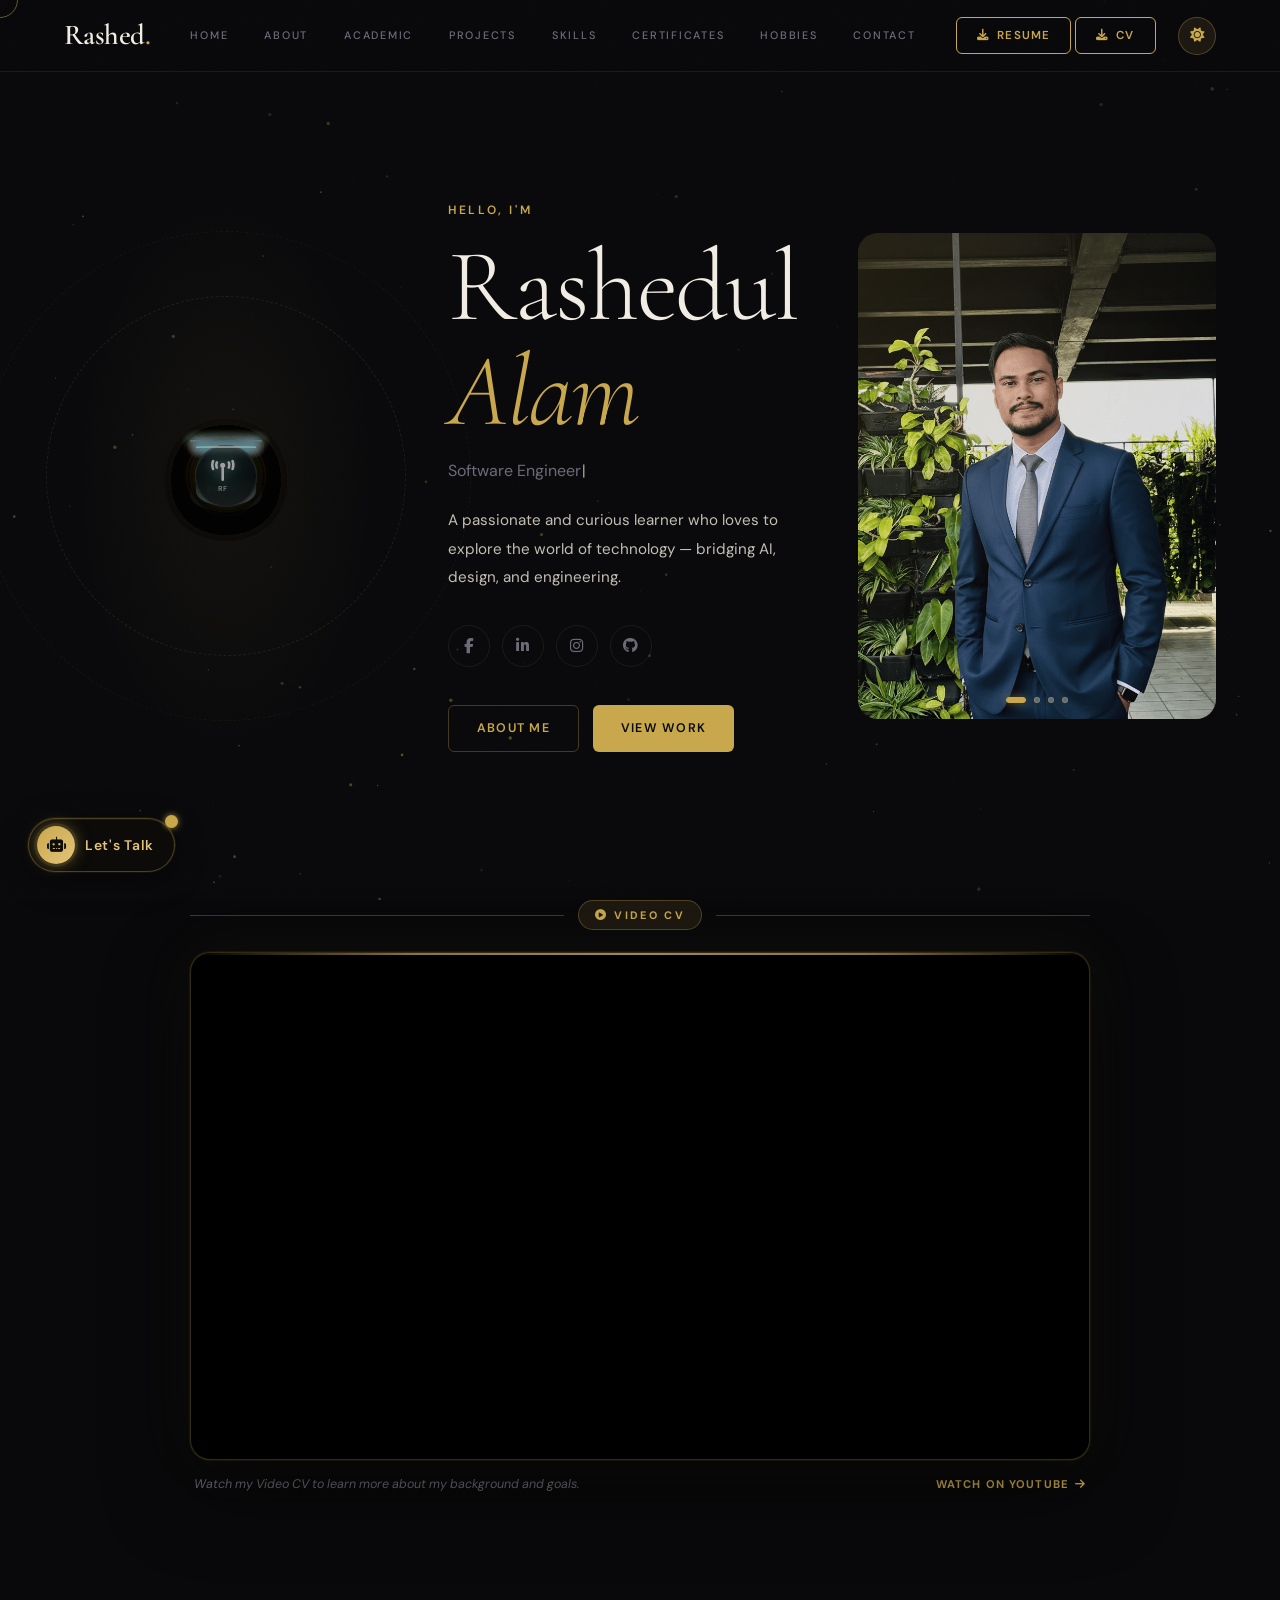
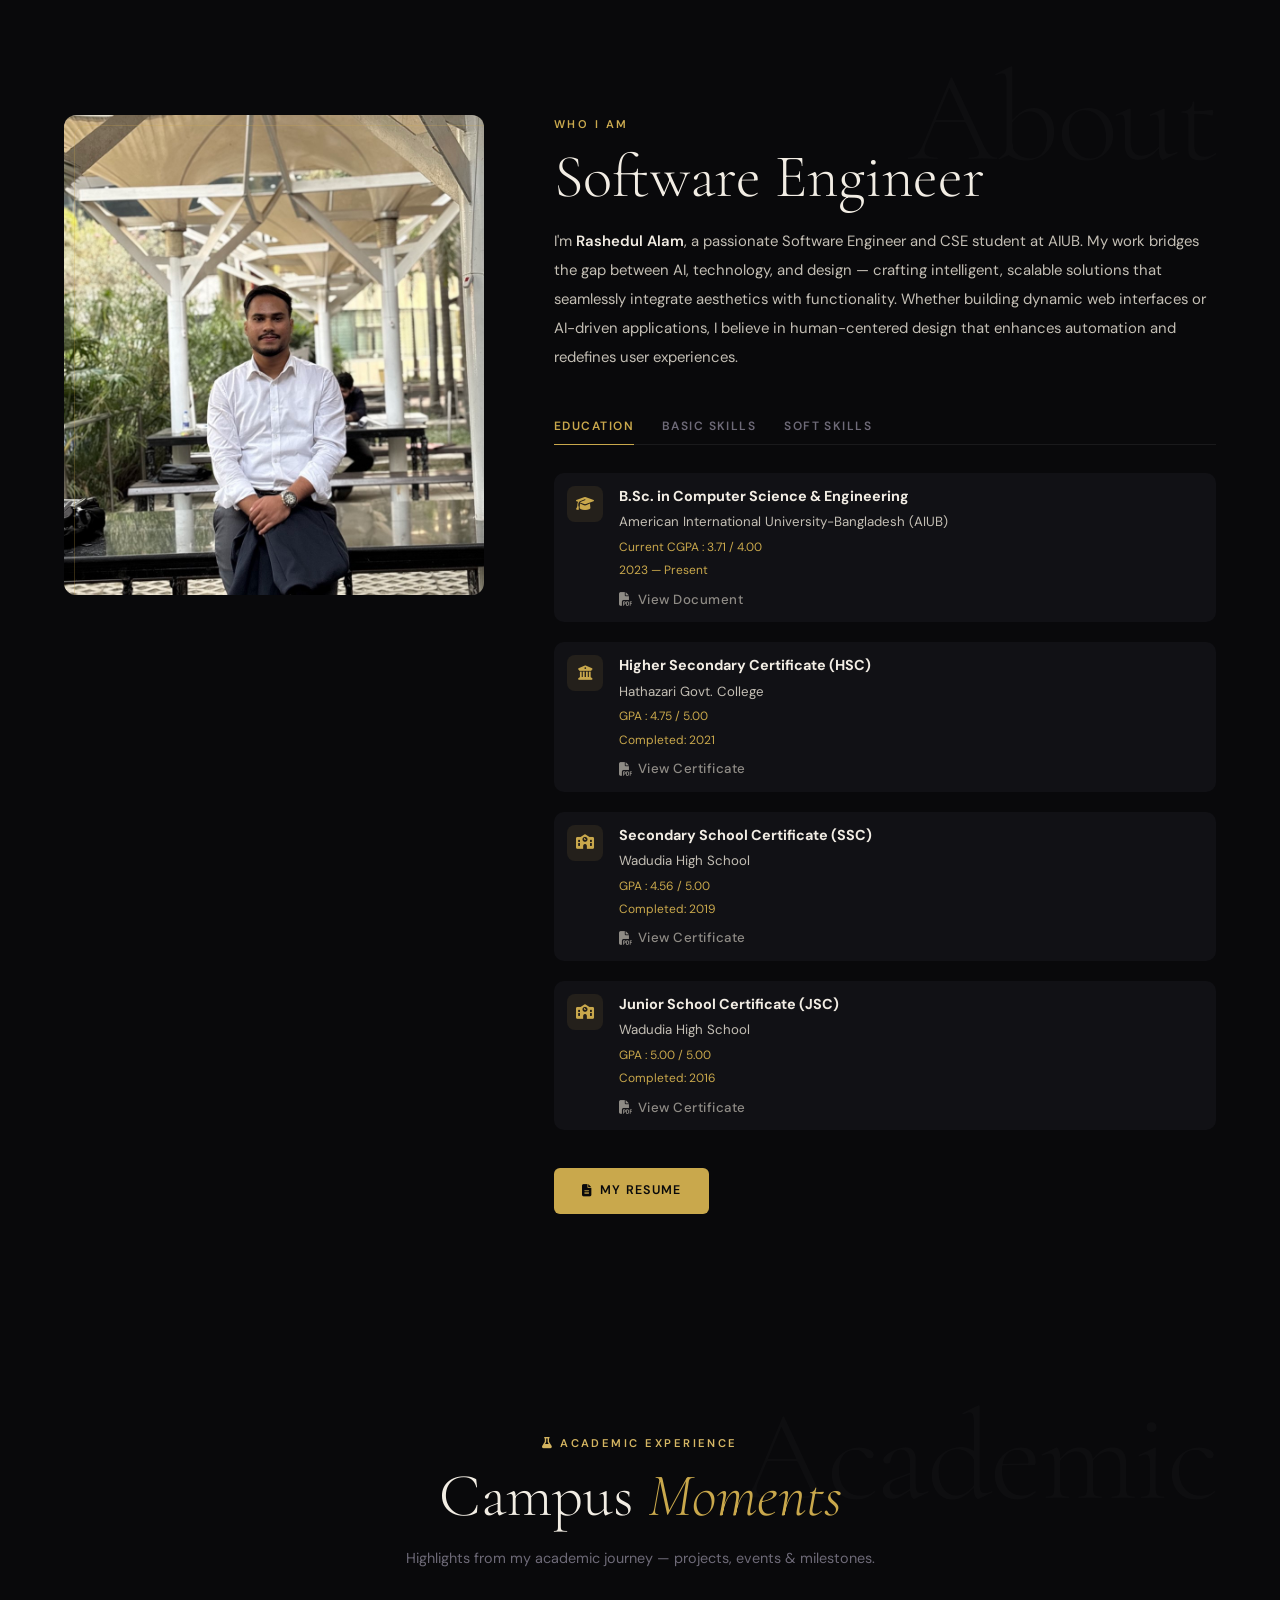
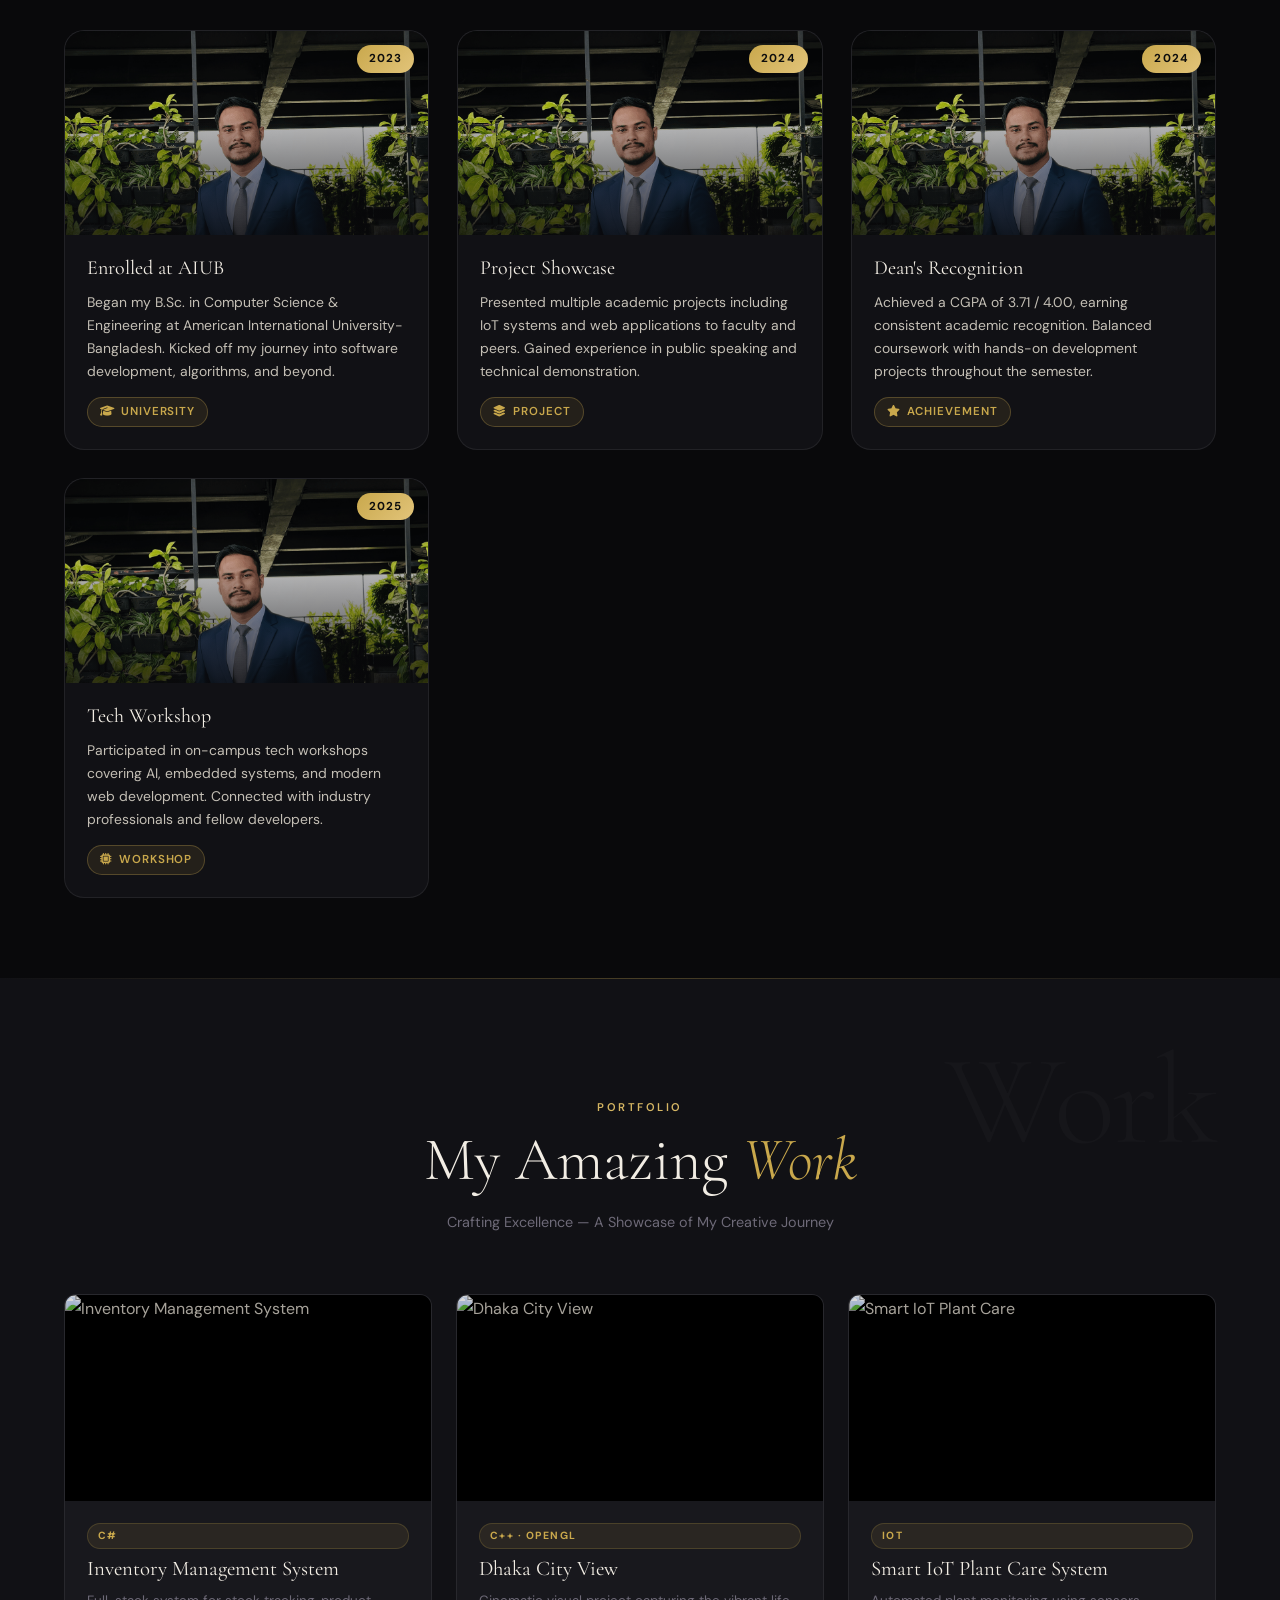
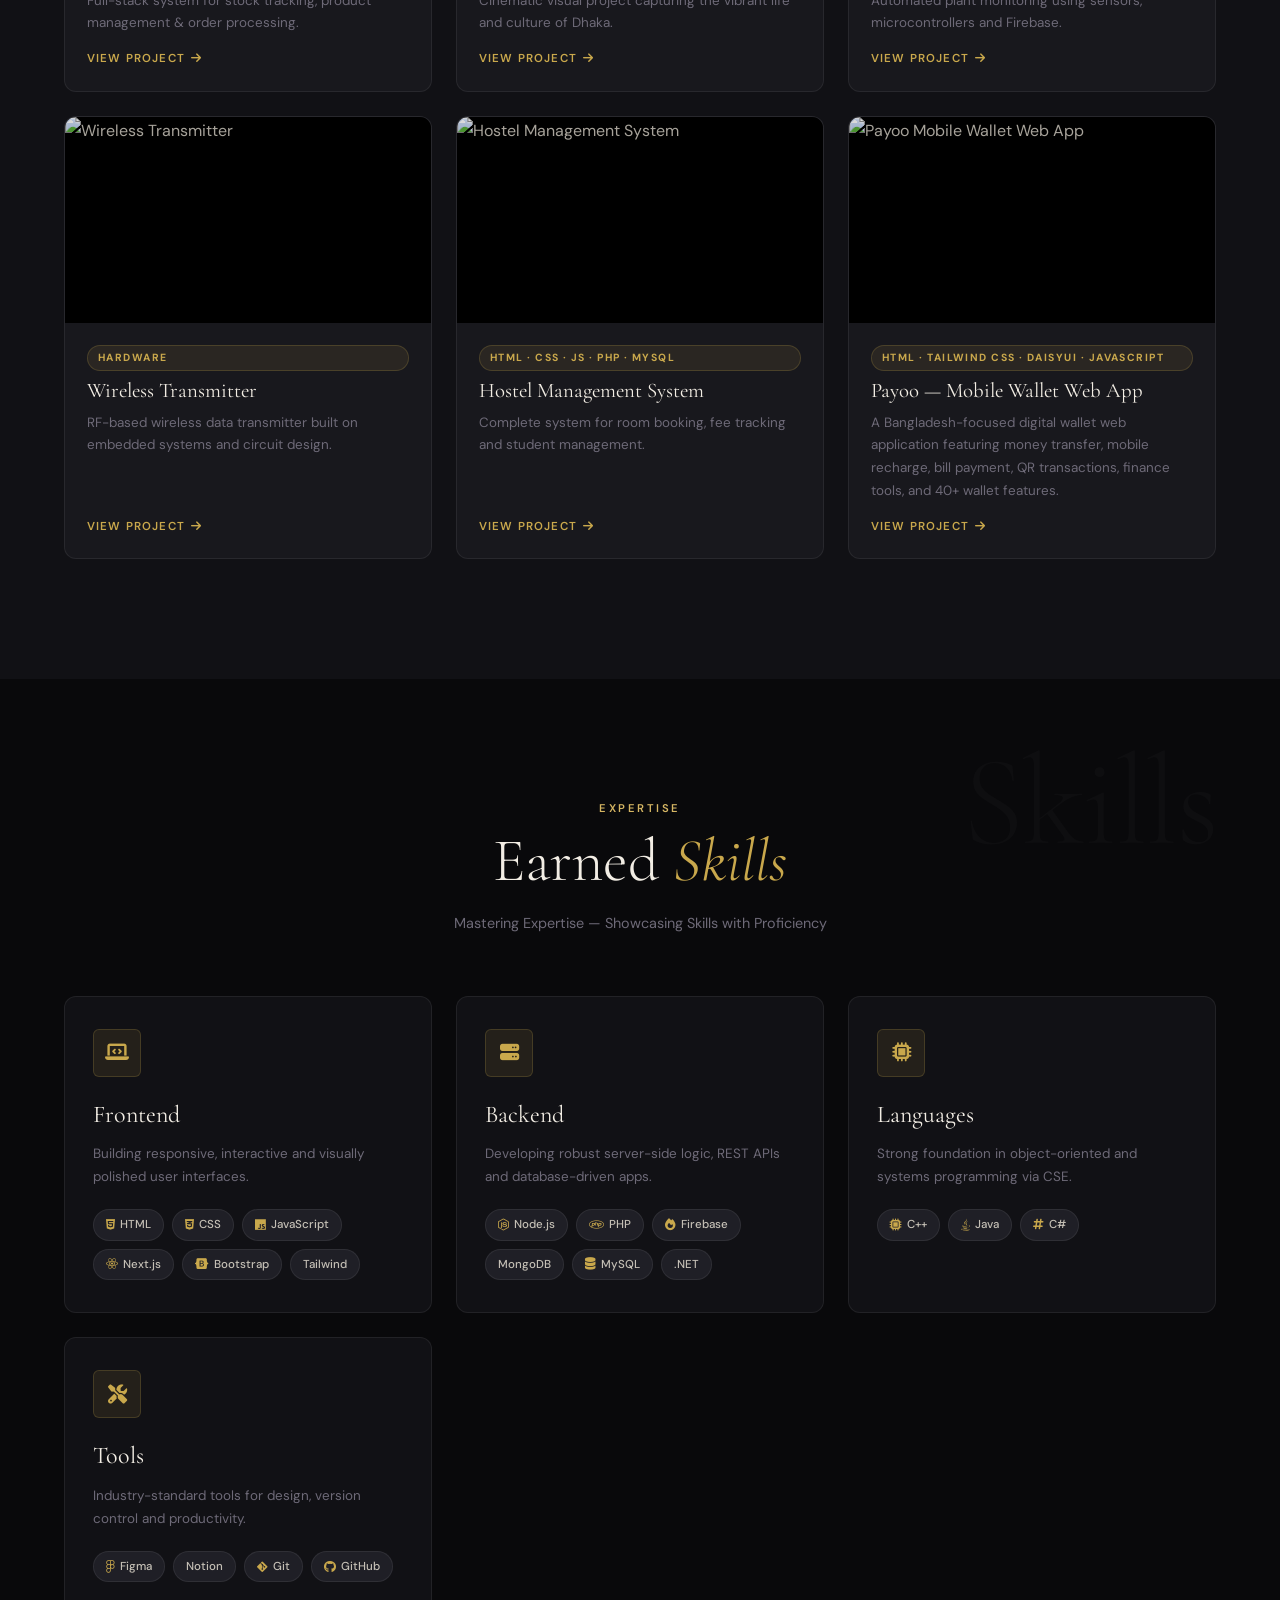
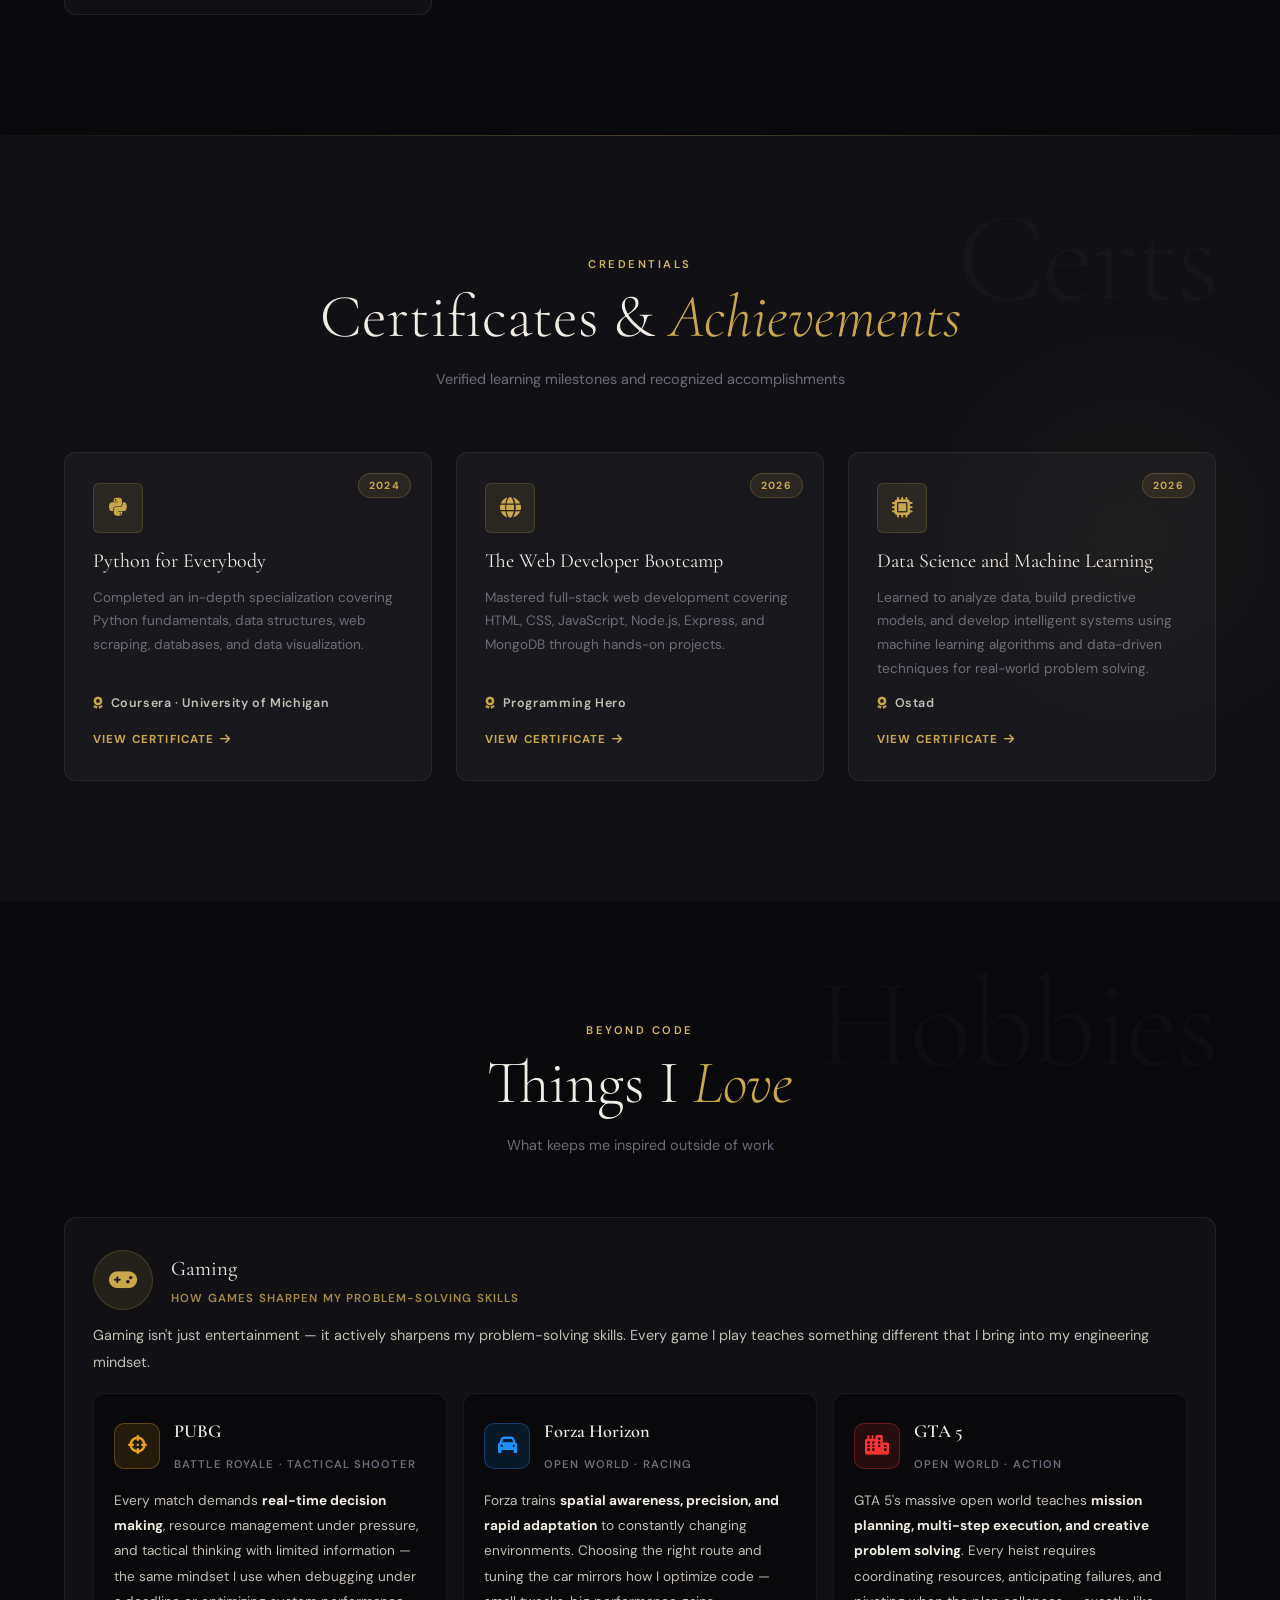
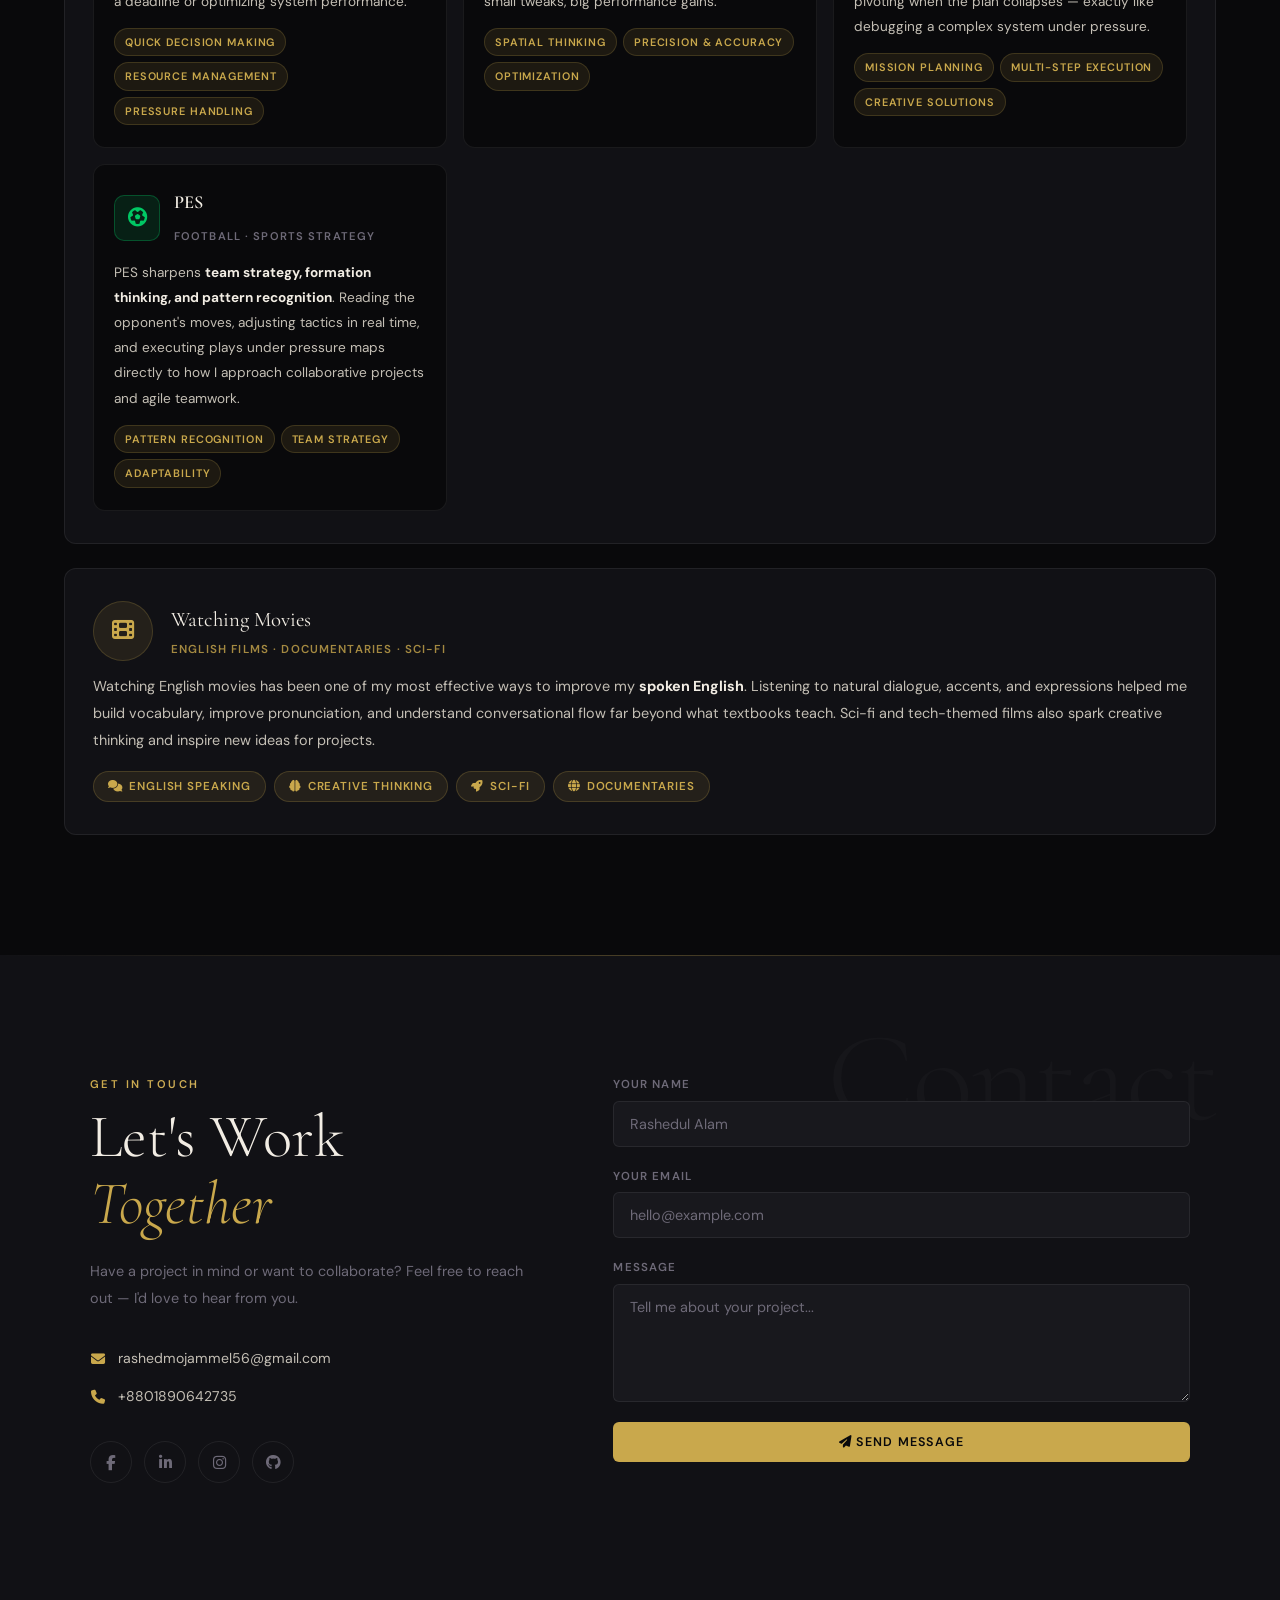
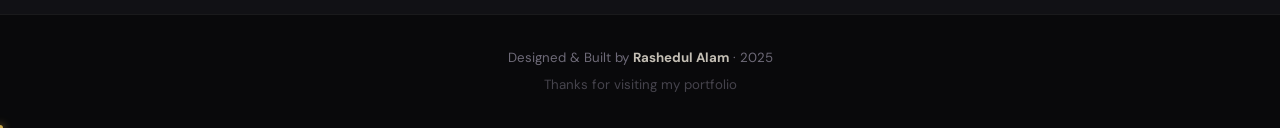
==== commit 687bbb1f: "change the style of the nav" ====
--- a/index.html
+++ b/index.html
@@ -45,15 +45,15 @@
     </a>
 
     <nav class="navlist" id="navlist">
-      <a href="#home">Home</a>
-      <a href="#about">About</a>
-      <a href="#academic">Academic</a>
-      <a href="#portfolio">Projects</a>
-      <a href="#skills">Skills</a>
-      <a href="#certificates">Certificates</a>
-      <a href="#hobbies">Hobbies</a>
-      <a href="#contact">Contact</a>
-    </nav>
+  <a href="#home"><span class="nav-bg"></span><span class="nav-line"></span>Home</a>
+  <a href="#about"><span class="nav-bg"></span><span class="nav-line"></span>About</a>
+  <a href="#academic"><span class="nav-bg"></span><span class="nav-line"></span>Academic</a>
+  <a href="#portfolio"><span class="nav-bg"></span><span class="nav-line"></span>Projects</a>
+  <a href="#skills"><span class="nav-bg"></span><span class="nav-line"></span>Skills</a>
+  <a href="#certificates"><span class="nav-bg"></span><span class="nav-line"></span>Certificates</a>
+  <a href="#hobbies"><span class="nav-bg"></span><span class="nav-line"></span>Hobbies</a>
+  <a href="#contact"><span class="nav-bg"></span><span class="nav-line"></span>Contact</a>
+</nav>
     <div>
       <a href="img/numan resume.pdf" class="top-btn" target="_blank">
         <i class="fas fa-download"></i> Resume
@@ -112,10 +112,29 @@
     </div>
 
     <div class="home-img" data-reveal data-delay="150">
-      <div class="home-img-frame">
-        <img src="./img/formal photo.png" alt="Rashedul Alam" />
-      </div>
-    </div>
+  <div class="home-img-slider">
+    <div class="home-img-frame active">
+      <img src="./img/formal photo.png" alt="Rashedul Alam" />
+    </div>
+    <div class="home-img-frame">
+      <img src="./img/IMG_0088.JPG" alt="Rashedul Alam" />
+    </div>
+    <div class="home-img-frame">
+      <img src="./img/IMG_0280.JPEG" alt="Rashedul Alam" />
+    </div>
+    <div class="home-img-frame">
+      <img src="./img/IMG_8971.JPEG" alt="Rashedul Alam" />
+    </div>
+
+    <!-- Dot indicators -->
+    <div class="home-img-dots">
+      <span class="home-img-dot active"></span>
+      <span class="home-img-dot"></span>
+      <span class="home-img-dot"></span>
+      <span class="home-img-dot"></span>
+    </div>
+  </div>
+</div>
   </section>
 
 
--- a/styles/styles.css
+++ b/styles/styles.css
@@ -193,37 +193,85 @@
   color: var(--gold);
   font-style: normal;
 }
-
-/* Nav */
+/* ── Nav links — neon underline scan version ── */
 .navlist {
   display: flex;
-  gap: 2.4rem;
+  gap: 0;
   align-items: center;
 }
 
 .navlist a {
-  font-size: 0.75rem;
+  font-size: 0.68rem;
   font-weight: 500;
-  letter-spacing: 0.12em;
+  letter-spacing: 0.16em;
   text-transform: uppercase;
   color: var(--muted);
+  padding: 8px 18px;
   position: relative;
-  padding-bottom: 3px;
-}
-
-.navlist a::after {
-  content: '';
-  position: absolute;
-  bottom: 0; left: 0;
-  width: 0; height: 1px;
-  background: var(--gold);
-  transition: width 0.3s ease;
-}
-
-.navlist a:hover         { color: var(--white); }
-.navlist a:hover::after  { width: 100%; }
-.navlist a.active        { color: var(--gold); }
-.navlist a.active::after { width: 100%; }
+  transition: color 0.3s ease;
+  overflow: hidden;
+}
+
+/* Kill old styles */
+.navlist a::after { display: none; }
+.navlist a::before { display: none; }
+
+/* Scanline wipe — slides in from left on hover */
+.navlist a .nav-bg {
+  position: absolute;
+  inset: 0;
+  background: linear-gradient(90deg,
+    rgba(201,168,76,0.0) 0%,
+    rgba(201,168,76,0.07) 50%,
+    rgba(201,168,76,0.0) 100%
+  );
+  transform: translateX(-100%);
+  transition: transform 0.35s ease;
+  pointer-events: none;
+}
+
+.navlist a:hover .nav-bg,
+.navlist a.active .nav-bg {
+  transform: translateX(0);
+}
+
+/* Hover text */
+.navlist a:hover { color: var(--white); }
+
+/* Active */
+.navlist a.active {
+  color: var(--gold-light);
+}
+
+/* Bottom bar — thin gold line that grows from center */
+.navlist a .nav-line {
+  position: absolute;
+  bottom: 0;
+  left: 50%;
+  transform: translateX(-50%) scaleX(0);
+  width: 80%;
+  height: 1px;
+  background: linear-gradient(90deg, transparent, var(--gold), var(--gold-light), var(--gold), transparent);
+  transition: transform 0.35s cubic-bezier(0.22, 1, 0.36, 1);
+  box-shadow: 0 0 8px rgba(201,168,76,0.7), 0 0 20px rgba(201,168,76,0.3);
+  pointer-events: none;
+}
+
+.navlist a:hover .nav-line,
+.navlist a.active .nav-line {
+  transform: translateX(-50%) scaleX(1);
+}
+
+/* Active line stays + glows brighter */
+.navlist a.active .nav-line {
+  box-shadow: 0 0 12px rgba(201,168,76,1), 0 0 30px rgba(201,168,76,0.5);
+  animation: linePulse 2.5s ease-in-out infinite;
+}
+
+@keyframes linePulse {
+  0%, 100% { opacity: 1; box-shadow: 0 0 12px rgba(201,168,76,1), 0 0 30px rgba(201,168,76,0.5); }
+  50%       { opacity: 0.6; box-shadow: 0 0 6px rgba(201,168,76,0.6), 0 0 14px rgba(201,168,76,0.2); }
+}
 
 /* Resume button */
 .top-btn {
@@ -284,14 +332,114 @@
   width: 600px; height: 600px;
   background: radial-gradient(ellipse, rgba(201,168,76,0.06) 0%, transparent 65%);
   pointer-events: none;
-  /* border: black solid 2px;
-  border-radius: 2em;
-  width: 800px;
-  height: 500px;
-  margin-left: 20px ; */
+
   
 }
 
+/* ── HOME IMAGE SLIDER ── */
+.home-img-slider {
+  position: relative;
+  width: clamp(240px, 28vw, 400px);
+  height: clamp(300px, 38vw, 520px);
+}
+
+.home-img-slider .home-img-frame {
+  position: absolute;
+  inset: 0;
+  opacity: 0;
+  transform: translateY(16px) scale(0.98);
+  transition: opacity 0.7s var(--ease), transform 0.7s var(--ease);
+  pointer-events: none;
+  border-radius: var(--radius-lg);
+  overflow: hidden;
+}
+
+.home-img-slider .home-img-frame.active {
+  opacity: 1;
+  transform: translateY(0) scale(1);
+  pointer-events: all;
+}
+
+.home-img-slider .home-img-frame::before {
+  content: '';
+  position: absolute;
+  inset: 0;
+  background: linear-gradient(135deg, rgba(201,168,76,0.15), transparent 60%);
+  z-index: 1;
+  pointer-events: none;
+}
+
+.home-img-slider .home-img-frame::after {
+  content: '';
+  position: absolute;
+  inset: -1px;
+  border-radius: var(--radius-lg);
+  border: 1px solid rgba(201,168,76,0.25);
+  pointer-events: none;
+  z-index: 2;
+}
+
+.home-img-slider .home-img-frame img {
+  width: 100%;
+  height: 100%;
+  object-fit: cover;
+  object-position: top center;
+  display: block;
+  filter: grayscale(15%);
+  transition: filter 0.5s ease;
+}
+
+.home-img-slider .home-img-frame.active img:hover {
+  filter: grayscale(0);
+}
+
+/* Dot indicators */
+.home-img-dots {
+  position: absolute;
+  bottom: 16px;
+  left: 50%;
+  transform: translateX(-50%);
+  display: flex;
+  gap: 8px;
+  z-index: 10;
+}
+
+.home-img-dot {
+  width: 6px;
+  height: 6px;
+  border-radius: 50%;
+  background: rgba(255,255,255,0.3);
+  border: 1px solid rgba(201,168,76,0.4);
+  cursor: pointer;
+  transition: background 0.3s ease, transform 0.3s ease, width 0.3s ease;
+}
+
+.home-img-dot.active {
+  background: var(--gold);
+  width: 20px;
+  border-radius: 4px;
+  border-color: var(--gold);
+  box-shadow: 0 0 8px rgba(201,168,76,0.5);
+}
+/* ── HOME IMAGE SLIDER — Blur Fade ── */
+.home-img-slider .home-img-frame {
+  position: absolute;
+  inset: 0;
+  opacity: 0;
+  filter: blur(12px) brightness(0.6);
+  transform: scale(1.04);
+  transition: opacity 0.9s var(--ease), filter 0.9s var(--ease), transform 0.9s var(--ease);
+  pointer-events: none;
+  border-radius: var(--radius-lg);
+  overflow: hidden;
+}
+
+.home-img-slider .home-img-frame.active {
+  opacity: 1;
+  filter: blur(0px) brightness(1);
+  transform: scale(1);
+  pointer-events: all;
+}
 
 /* ── VIDEO CV SECTION ── */
     .video-cv-section {
@@ -3638,4 +3786,5 @@
   .ai-popup { bottom: 84px; left: 18px; width: calc(100vw - 36px); }
   .ama-bubble-body { max-width: 88%; font-size: 0.82rem; }
   .ama-messages-visible { max-height: 220px; }
-}+}
+
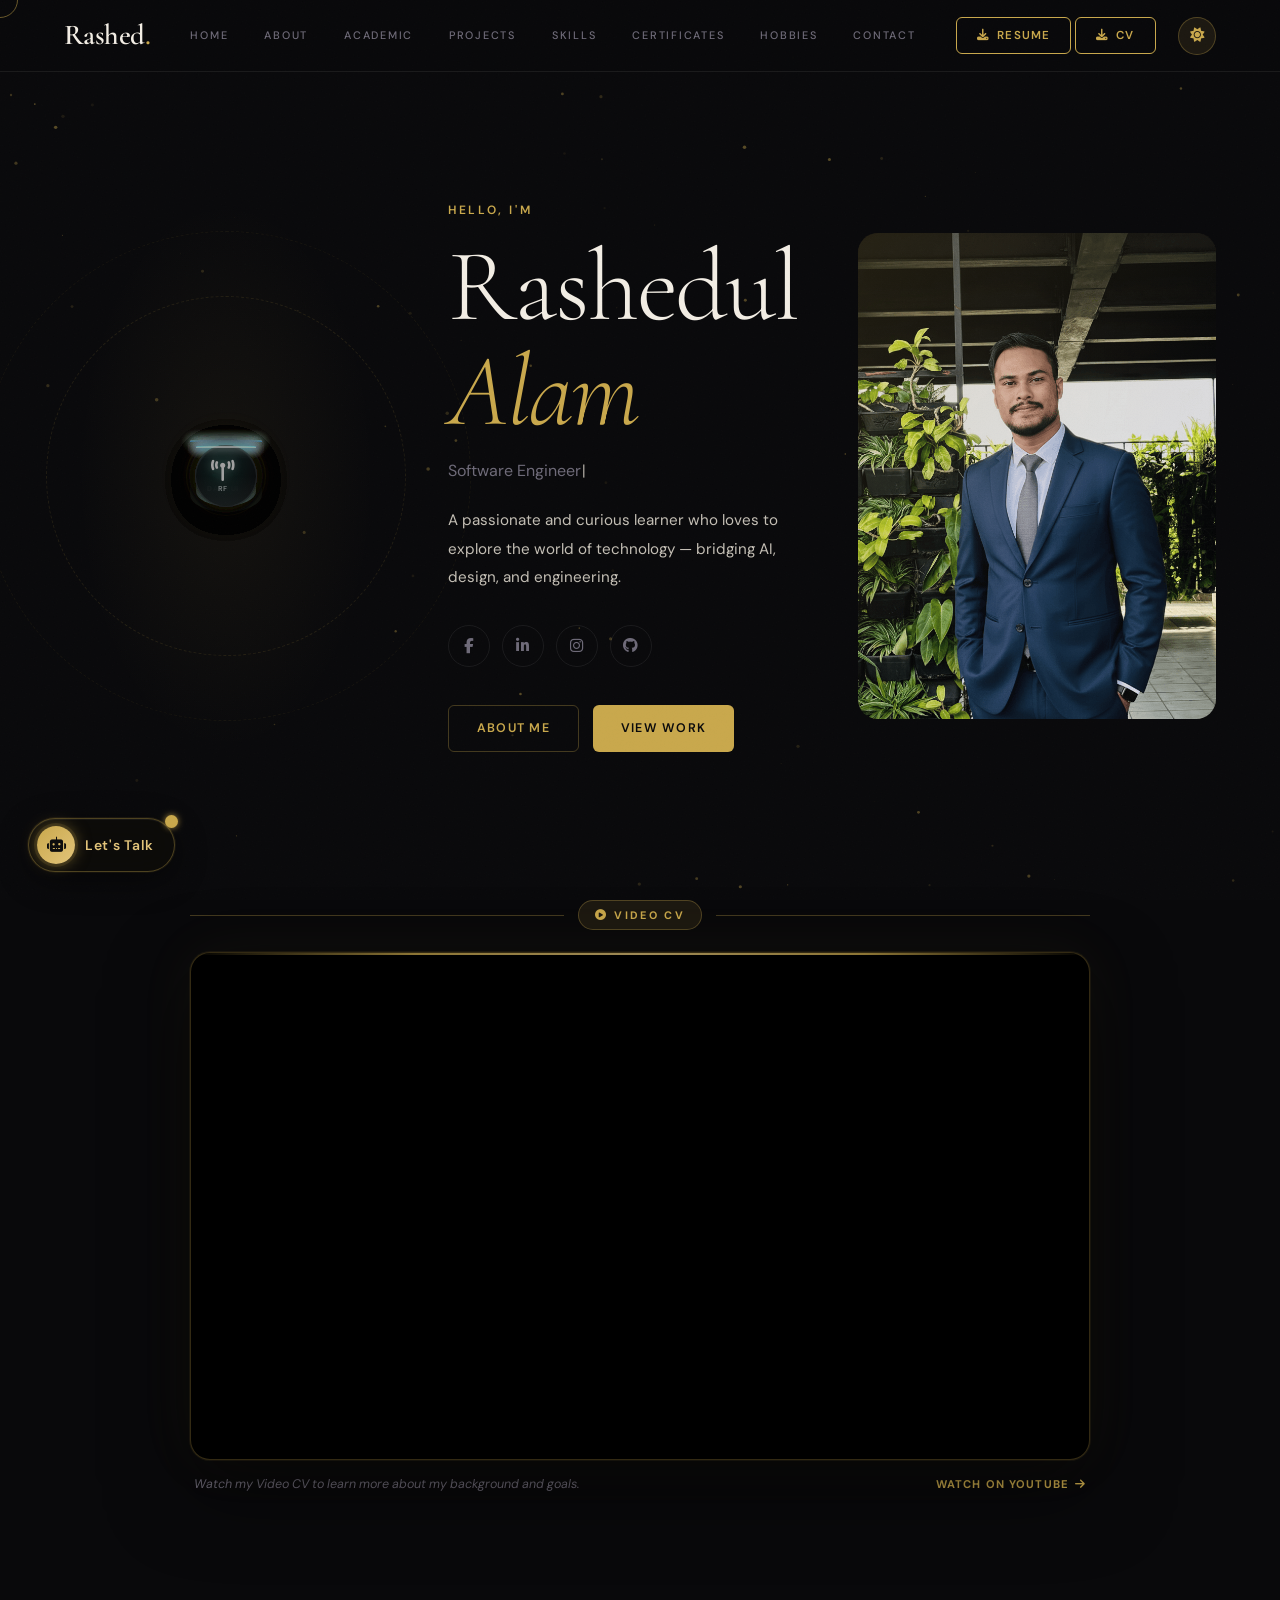
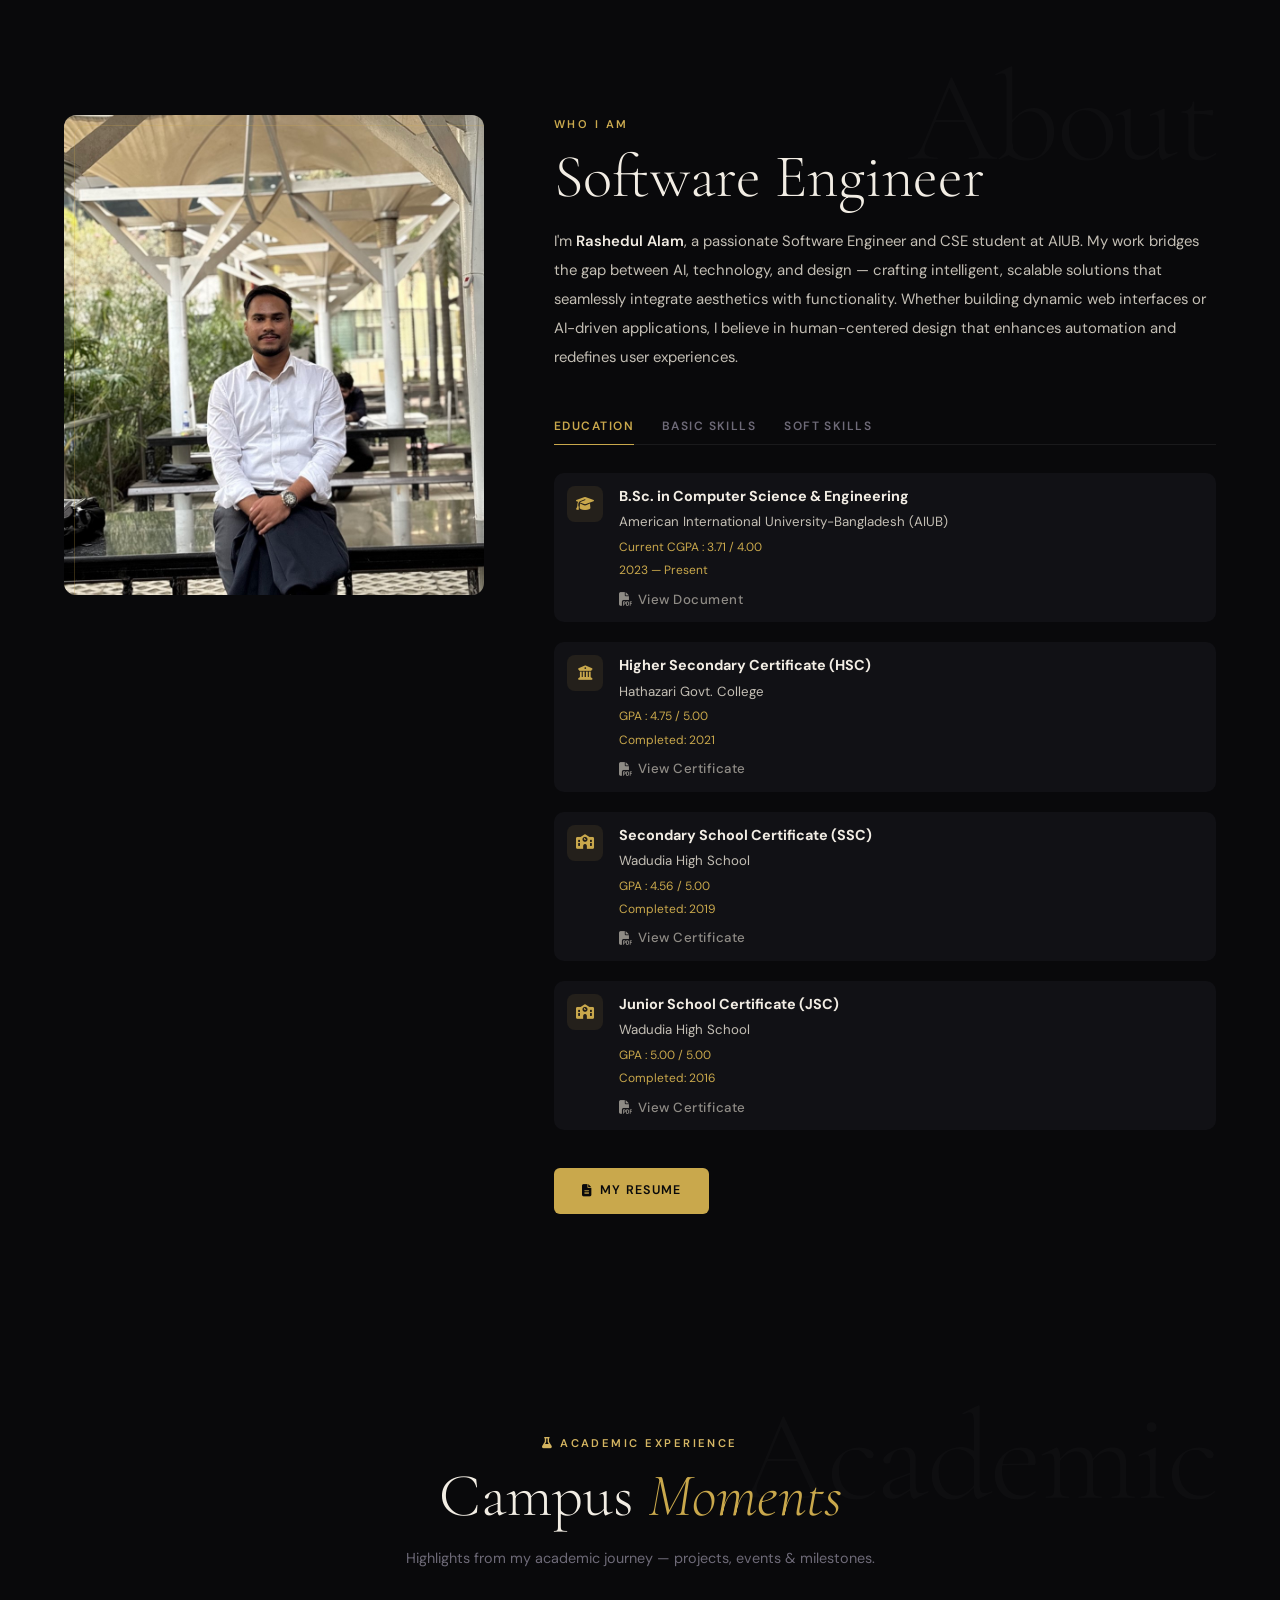
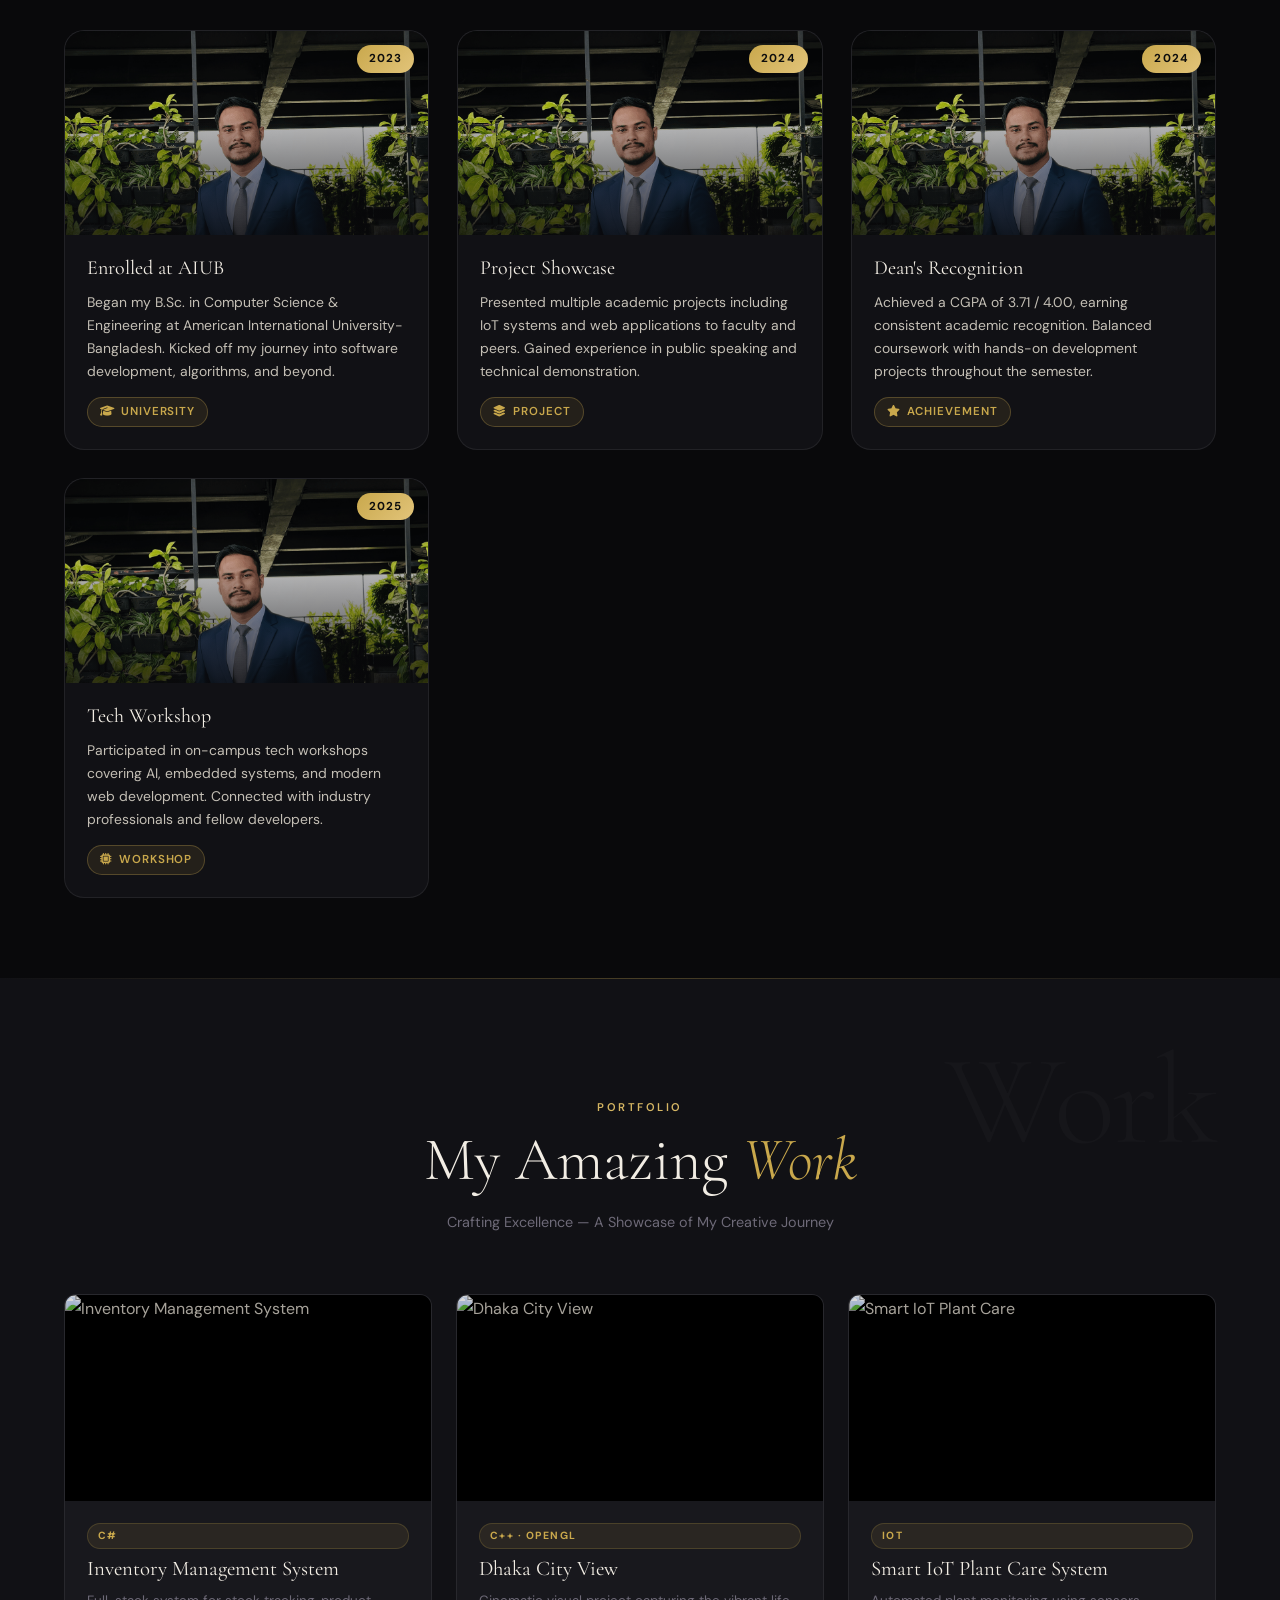
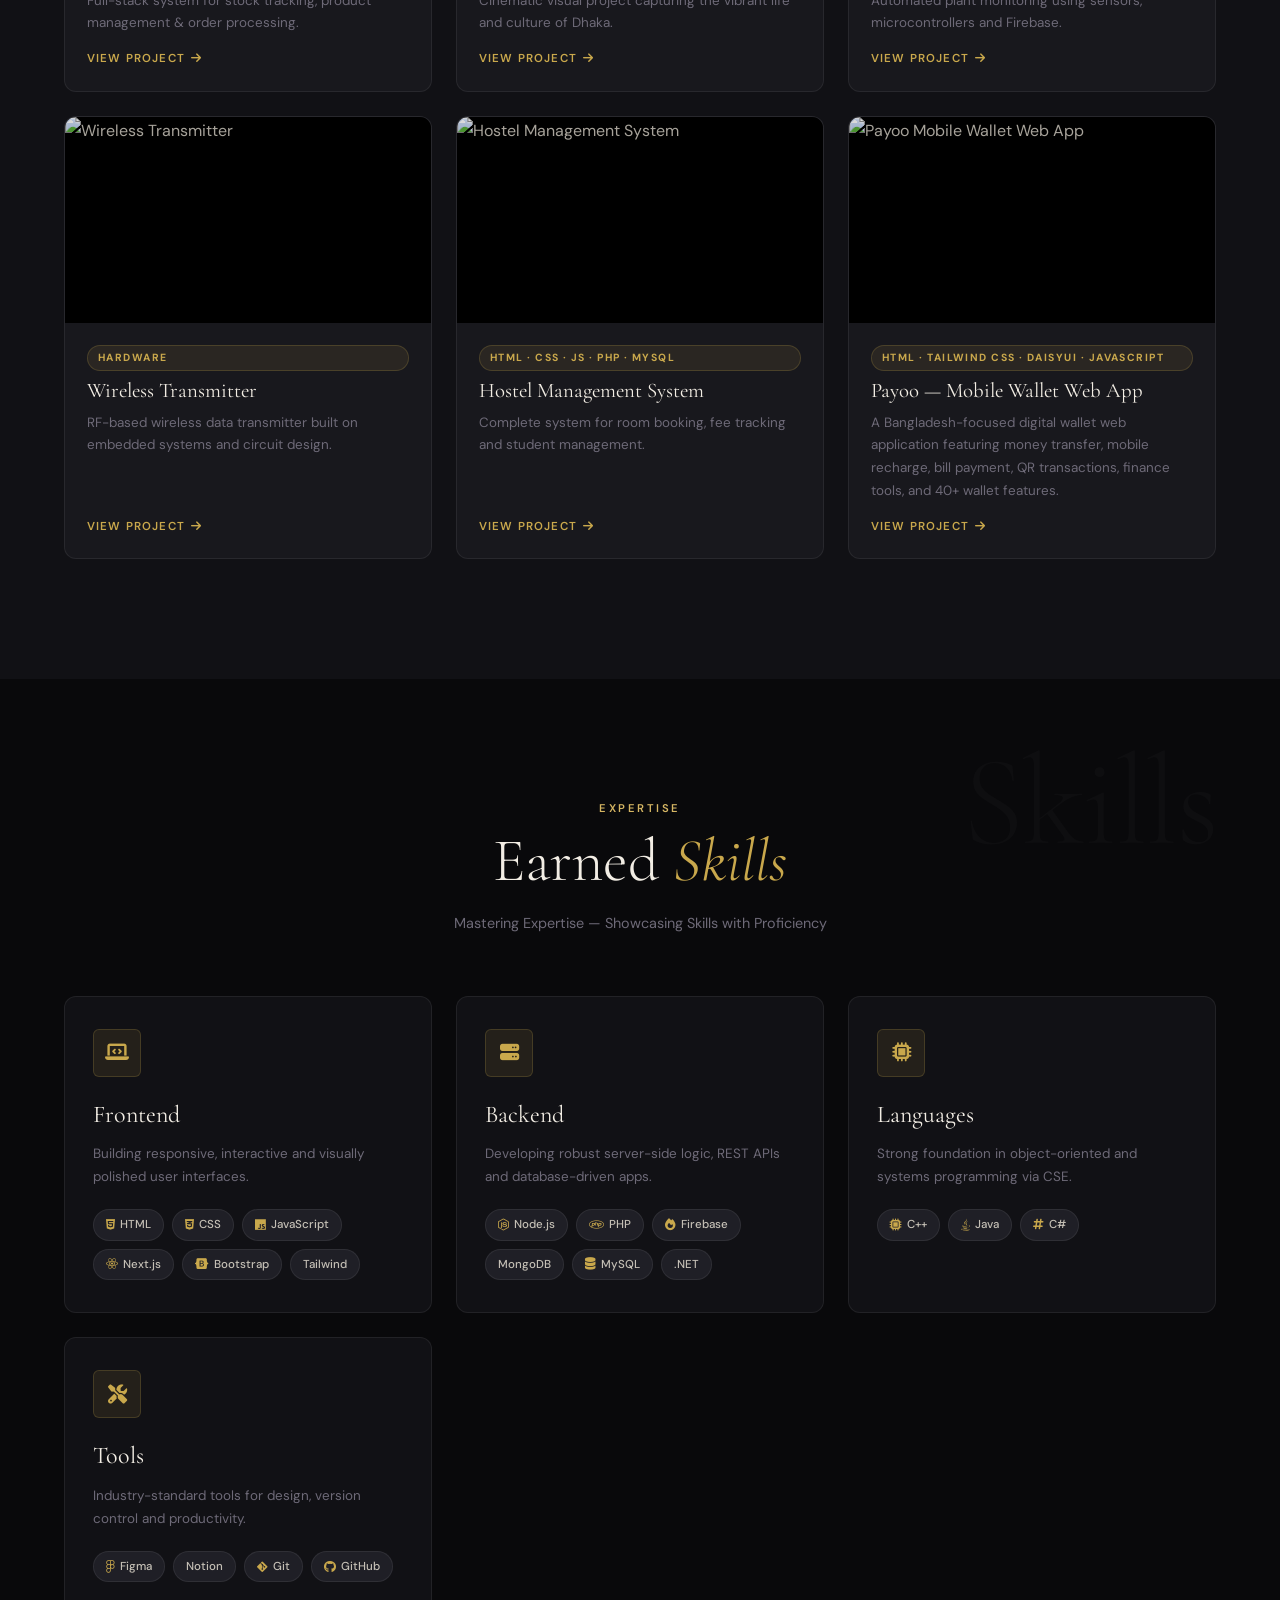
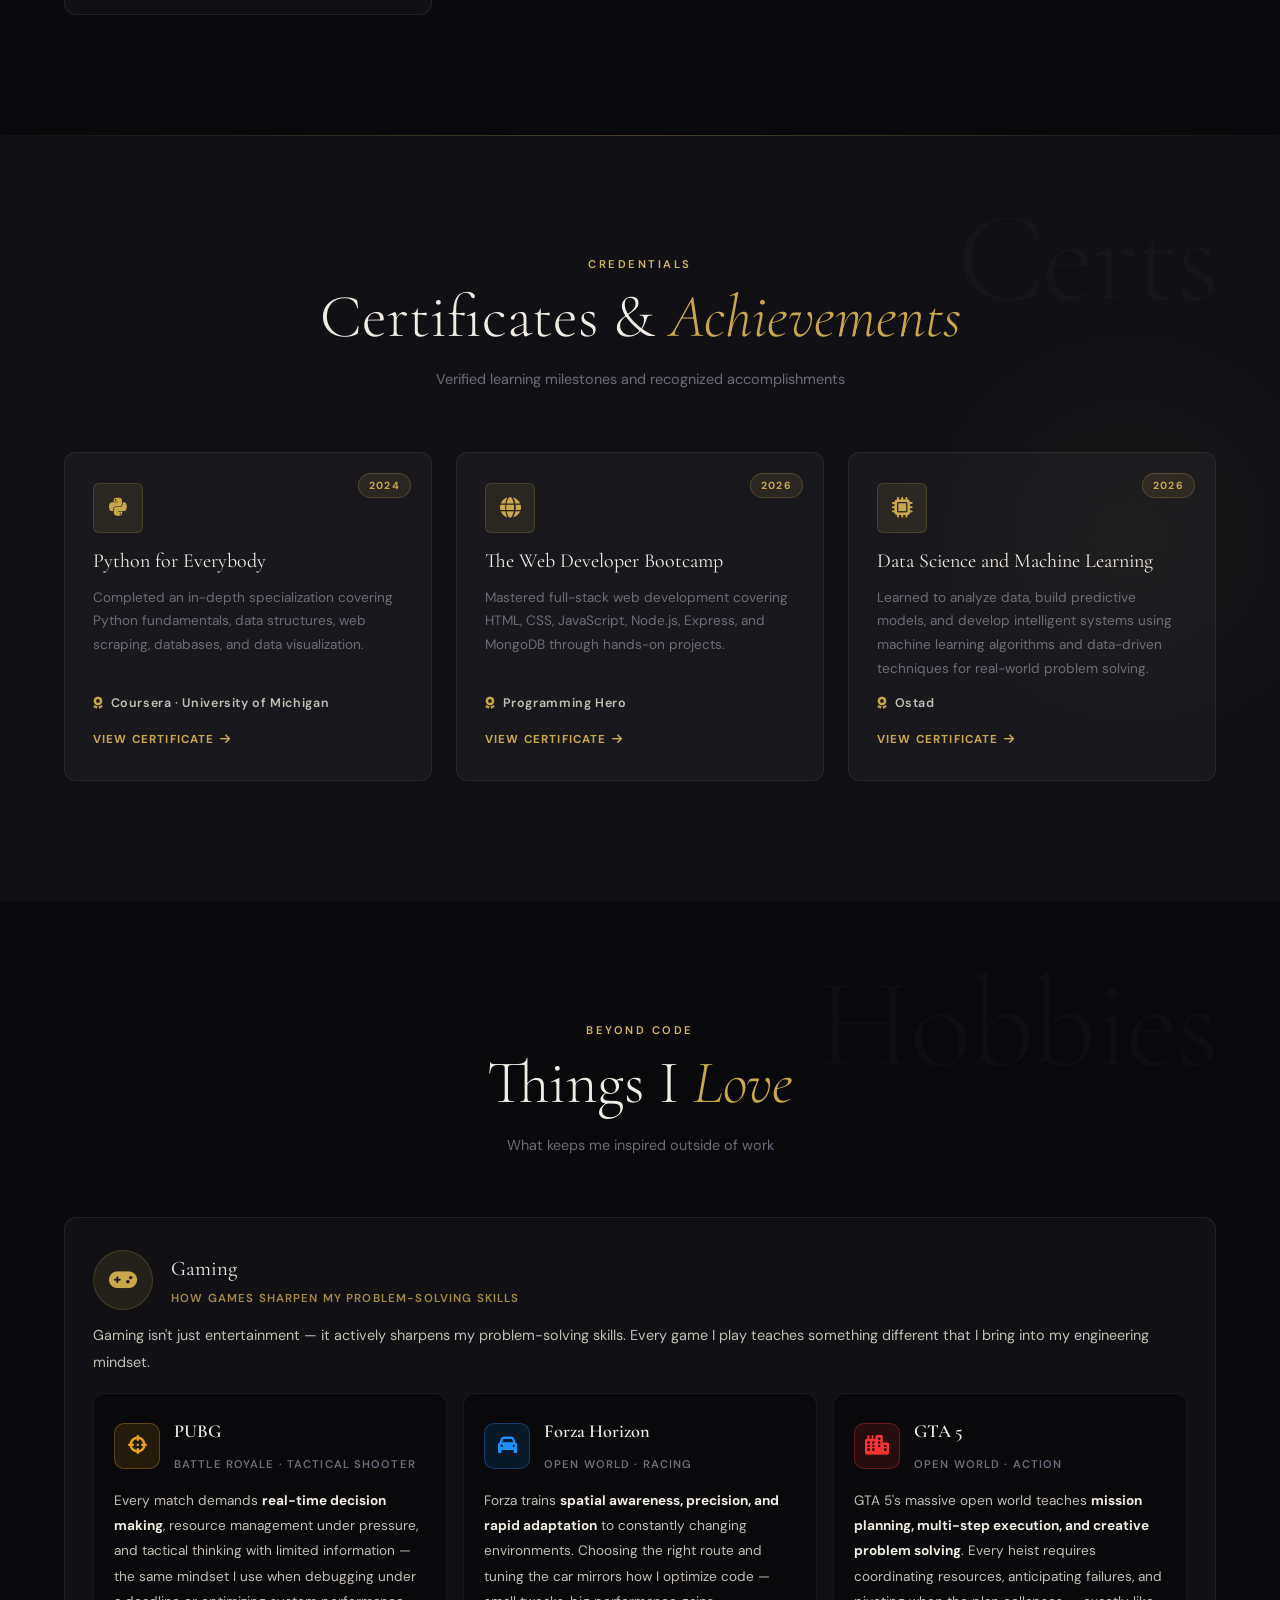
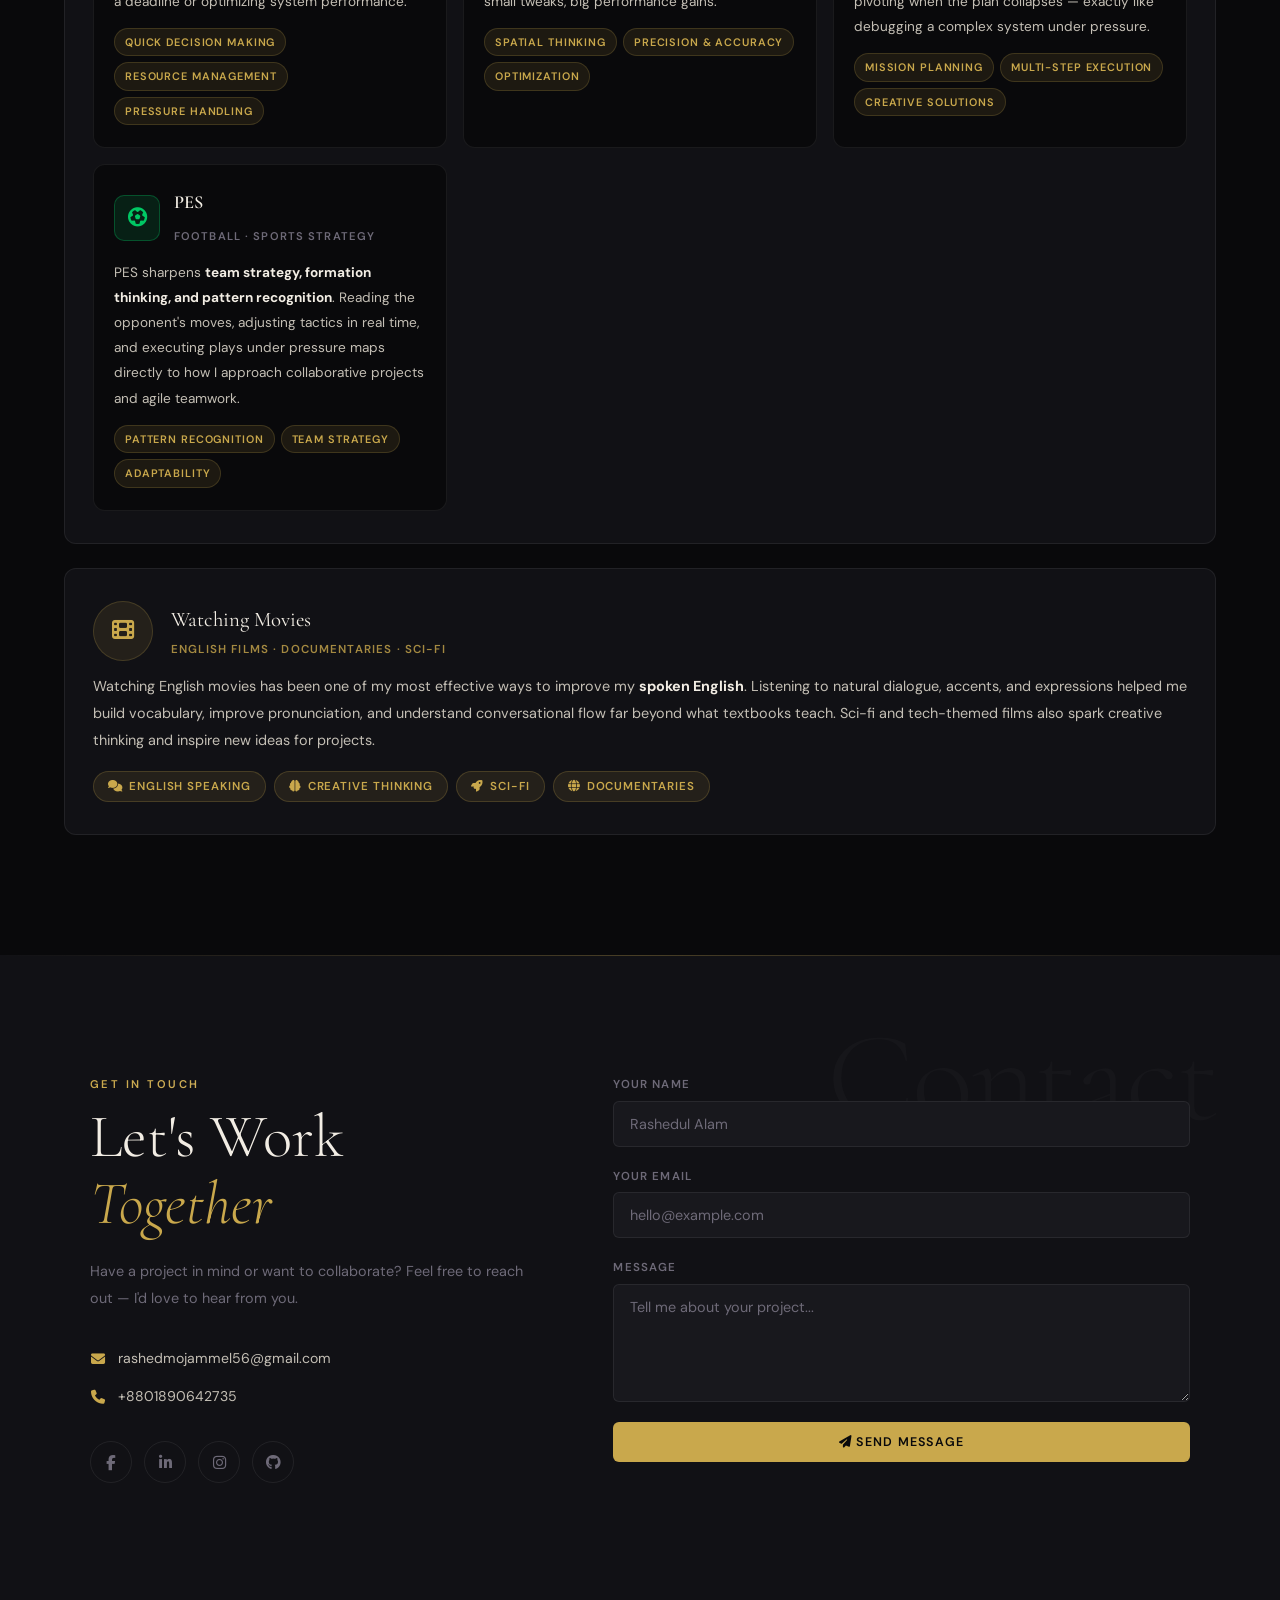
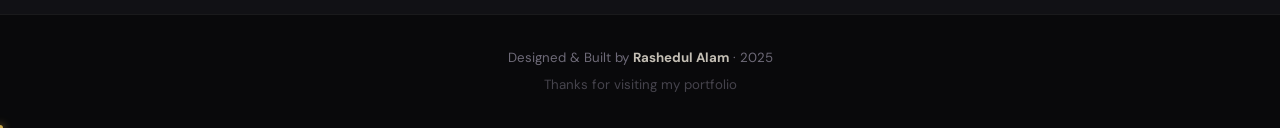
==== commit 9064c600: "change the loader" ====
--- a/index.html
+++ b/index.html
@@ -17,9 +17,116 @@
 
   <!-- Stylesheet -->
   <link rel="stylesheet" href="./styles/styles.css" />
-  <!-- <link rel="stylesheet" href="./styles/theme-aurora.css" /> -->
 
   <style>
+  /* ── Nav links — glow dot on ALL links ── */
+  .navlist {
+    display: flex;
+    gap: 0;
+    align-items: center;
+  }
+
+  .navlist a {
+    font-size: 0.68rem;
+    font-weight: 500;
+    letter-spacing: 0.16em;
+    text-transform: uppercase;
+    color: var(--muted);
+    padding: 8px 18px;
+    position: relative;
+    transition: color 0.3s ease;
+    overflow: hidden;
+  }
+
+  /* Kill old styles */
+  .navlist a::after { display: none; }
+  .navlist a::before { display: none; }
+
+  /* Scanline wipe */
+  .navlist a .nav-bg {
+    position: absolute;
+    inset: 0;
+    background: linear-gradient(90deg,
+      rgba(201,168,76,0.0) 0%,
+      rgba(201,168,76,0.07) 50%,
+      rgba(201,168,76,0.0) 100%
+    );
+    transform: translateX(-100%);
+    transition: transform 0.35s ease;
+    pointer-events: none;
+  }
+
+  .navlist a:hover .nav-bg,
+  .navlist a.active .nav-bg {
+    transform: translateX(0);
+  }
+
+  .navlist a:hover { color: var(--white); }
+
+  .navlist a.active {
+    color: var(--gold-light);
+  }
+
+  /* Bottom glowing line */
+  .navlist a .nav-line {
+    position: absolute;
+    bottom: 0;
+    left: 50%;
+    transform: translateX(-50%) scaleX(0);
+    width: 80%;
+    height: 1px;
+    background: linear-gradient(90deg, transparent, var(--gold), var(--gold-light), var(--gold), transparent);
+    transition: transform 0.35s cubic-bezier(0.22, 1, 0.36, 1);
+    box-shadow: 0 0 8px rgba(201,168,76,0.7), 0 0 20px rgba(201,168,76,0.3);
+    pointer-events: none;
+  }
+
+  .navlist a:hover .nav-line,
+  .navlist a.active .nav-line {
+    transform: translateX(-50%) scaleX(1);
+  }
+
+  .navlist a.active .nav-line {
+    box-shadow: 0 0 12px rgba(201,168,76,1), 0 0 30px rgba(201,168,76,0.5);
+    animation: linePulse 2.5s ease-in-out infinite;
+  }
+
+  /* Glow dot — appears on HOVER for all links */
+  .navlist a .nav-dot {
+    position: absolute;
+    bottom: -2px;
+    left: 50%;
+    transform: translateX(-50%) scale(0);
+    font-size: 0.3rem;
+    color: var(--gold);
+    text-shadow: 0 0 8px rgba(201,168,76,0.9), 0 0 20px rgba(201,168,76,0.4);
+    transition: transform 0.25s cubic-bezier(0.34, 1.56, 0.64, 1), opacity 0.25s ease;
+    opacity: 0;
+    pointer-events: none;
+    line-height: 1;
+  }
+
+  .navlist a:hover .nav-dot {
+    transform: translateX(-50%) scale(1);
+    opacity: 1;
+  }
+
+  /* Active dot — always visible + pulsing */
+  .navlist a.active .nav-dot {
+    transform: translateX(-50%) scale(1);
+    opacity: 1;
+    animation: dotPulse 2s ease-in-out infinite;
+  }
+
+  @keyframes dotPulse {
+    0%, 100% { opacity: 1; text-shadow: 0 0 8px rgba(201,168,76,0.9), 0 0 20px rgba(201,168,76,0.4); }
+    50%       { opacity: 0.5; text-shadow: 0 0 4px rgba(201,168,76,0.5); }
+  }
+
+  @keyframes linePulse {
+    0%, 100% { opacity: 1; box-shadow: 0 0 12px rgba(201,168,76,1), 0 0 30px rgba(201,168,76,0.5); }
+    50%       { opacity: 0.6; box-shadow: 0 0 6px rgba(201,168,76,0.6), 0 0 14px rgba(201,168,76,0.2); }
+  }
   </style>
 </head>
 <body>
@@ -28,12 +135,45 @@
        LOADER
   ═══════════════════════════════════════ -->
   <div id="loader">
-    <div class="loader-inner">
-      <div class="loader-logo">Hello There<em>.</em></div>
-      <div class="loader-bar"><div class="loader-fill"></div></div>
-      <p class="loader-text">Loading Portfolio</p>
-    </div>
+  <div class="loader-inner">
+
+    <div class="loader-grid-bg"></div>
+
+    <div class="loader-top">
+      <div class="loader-brackets">
+        <span class="lb">[</span>
+        <span class="loader-name">RASHEDUL<em>.</em>ALAM</span>
+        <span class="rb">]</span>
+      </div>
+      <div class="loader-tagline">Software Engineer · Bangladesh</div>
+    </div>
+
+    <div class="loader-bars">
+      <div class="loader-bar-row" style="--d:0s;   --w:100%">
+        <span class="lbl">Initializing</span>
+        <div class="lbar"><div class="lbar-fill"></div></div>
+      </div>
+      <div class="loader-bar-row" style="--d:0.2s; --w:85%">
+        <span class="lbl">Loading Assets</span>
+        <div class="lbar"><div class="lbar-fill"></div></div>
+      </div>
+      <div class="loader-bar-row" style="--d:0.4s; --w:92%">
+        <span class="lbl">Building UI</span>
+        <div class="lbar"><div class="lbar-fill"></div></div>
+      </div>
+      <div class="loader-bar-row" style="--d:0.6s; --w:78%">
+        <span class="lbl">Connecting</span>
+        <div class="lbar"><div class="lbar-fill"></div></div>
+      </div>
+    </div>
+
+    <div class="loader-status">
+      <span class="loader-status-dot"></span>
+      <span class="loader-status-text" id="loader-status-text">BOOTING SYSTEM...</span>
+    </div>
+
   </div>
+</div>
 
 
   <!-- ═══════════════════════════════════════
@@ -45,15 +185,16 @@
     </a>
 
     <nav class="navlist" id="navlist">
-  <a href="#home"><span class="nav-bg"></span><span class="nav-line"></span>Home</a>
-  <a href="#about"><span class="nav-bg"></span><span class="nav-line"></span>About</a>
-  <a href="#academic"><span class="nav-bg"></span><span class="nav-line"></span>Academic</a>
-  <a href="#portfolio"><span class="nav-bg"></span><span class="nav-line"></span>Projects</a>
-  <a href="#skills"><span class="nav-bg"></span><span class="nav-line"></span>Skills</a>
-  <a href="#certificates"><span class="nav-bg"></span><span class="nav-line"></span>Certificates</a>
-  <a href="#hobbies"><span class="nav-bg"></span><span class="nav-line"></span>Hobbies</a>
-  <a href="#contact"><span class="nav-bg"></span><span class="nav-line"></span>Contact</a>
-</nav>
+      <a href="#home"><span class="nav-bg"></span><span class="nav-line"></span><span class="nav-dot">●</span>Home</a>
+      <a href="#about"><span class="nav-bg"></span><span class="nav-line"></span><span class="nav-dot">●</span>About</a>
+      <a href="#academic"><span class="nav-bg"></span><span class="nav-line"></span><span class="nav-dot">●</span>Academic</a>
+      <a href="#portfolio"><span class="nav-bg"></span><span class="nav-line"></span><span class="nav-dot">●</span>Projects</a>
+      <a href="#skills"><span class="nav-bg"></span><span class="nav-line"></span><span class="nav-dot">●</span>Skills</a>
+      <a href="#certificates"><span class="nav-bg"></span><span class="nav-line"></span><span class="nav-dot">●</span>Certificates</a>
+      <a href="#hobbies"><span class="nav-bg"></span><span class="nav-line"></span><span class="nav-dot">●</span>Hobbies</a>
+      <a href="#contact"><span class="nav-bg"></span><span class="nav-line"></span><span class="nav-dot">●</span>Contact</a>
+    </nav>
+
     <div>
       <a href="img/numan resume.pdf" class="top-btn" target="_blank">
         <i class="fas fa-download"></i> Resume
@@ -112,29 +253,10 @@
     </div>
 
     <div class="home-img" data-reveal data-delay="150">
-  <div class="home-img-slider">
-    <div class="home-img-frame active">
-      <img src="./img/formal photo.png" alt="Rashedul Alam" />
-    </div>
-    <div class="home-img-frame">
-      <img src="./img/IMG_0088.JPG" alt="Rashedul Alam" />
-    </div>
-    <div class="home-img-frame">
-      <img src="./img/IMG_0280.JPEG" alt="Rashedul Alam" />
-    </div>
-    <div class="home-img-frame">
-      <img src="./img/IMG_8971.JPEG" alt="Rashedul Alam" />
-    </div>
-
-    <!-- Dot indicators -->
-    <div class="home-img-dots">
-      <span class="home-img-dot active"></span>
-      <span class="home-img-dot"></span>
-      <span class="home-img-dot"></span>
-      <span class="home-img-dot"></span>
-    </div>
-  </div>
-</div>
+      <div class="home-img-frame">
+        <img src="./img/formal photo.png" alt="Rashedul Alam" />
+      </div>
+    </div>
   </section>
 
 
@@ -142,18 +264,14 @@
        FLOATING AI CHAT BUTTON + POPUP
   ═══════════════════════════════════════ -->
 
-  <!-- Floating trigger button -->
   <button class="ai-fab" id="ai-fab" aria-label="Open AI Assistant">
     <span class="ai-fab-icon"><i class="fas fa-robot"></i></span>
     <span class="ai-fab-label">Let's Talk</span>
     <span class="ai-fab-pulse"></span>
   </button>
 
-  <!-- Chat popup -->
   <div class="ai-popup" id="ai-popup" aria-hidden="true">
     <div class="ai-popup-inner">
-
-      <!-- Popup header -->
       <div class="ai-popup-header">
         <div class="ai-popup-header-left">
           <div class="ai-popup-avatar">
@@ -170,7 +288,6 @@
         </button>
       </div>
 
-      <!-- Suggested questions -->
       <div class="ama-suggestions" id="ama-suggestions">
         <button class="ama-suggestion-btn" data-q="What are your top technical skills?">
           <i class="fas fa-code"></i> Top Skills
@@ -192,10 +309,8 @@
         </button>
       </div>
 
-      <!-- Messages area -->
       <div class="ama-messages" id="ama-messages"></div>
 
-      <!-- Input -->
       <div class="ama-input-wrap">
         <div class="ama-input-row">
           <span class="ama-input-icon"><i class="fas fa-comment-alt"></i></span>
@@ -212,23 +327,18 @@
         </div>
         <p class="ama-disclaimer">Powered by local AI · Portfolio overview only</p>
       </div>
-
     </div>
   </div>
 
-  
-
-
-  <!-- ═══════════════════════════════════════
-       VIDEO CV — placed right after hero
+
+  <!-- ═══════════════════════════════════════
+       VIDEO CV
   ═══════════════════════════════════════ -->
   <div class="video-cv-section" data-reveal>
     <div class="video-cv-inner">
-
       <div class="video-cv-label">
         <span><i class="fas fa-play-circle" style="margin-right:6px"></i>Video CV</span>
       </div>
-
       <div class="video-cv-frame">
         <div class="video-cv-ratio">
           <iframe
@@ -240,14 +350,12 @@
           </iframe>
         </div>
       </div>
-
       <div class="video-cv-caption">
         <p>Watch my Video CV to learn more about my background and goals.</p>
         <a href="https://www.youtube.com/watch?v=7fRzncCnhaY" target="_blank">
           Watch on YouTube <i class="fas fa-arrow-right"></i>
         </a>
       </div>
-
     </div>
   </div>
 
@@ -277,102 +385,57 @@
         and redefines user experiences.
       </p>
 
-      <!-- Tabs -->
       <div class="tab-bar">
         <button class="tab-btn active" data-tab="education">Education</button>
         <button class="tab-btn" data-tab="basicskills">Basic Skills</button>
         <button class="tab-btn" data-tab="softskills">Soft Skills</button>
       </div>
 
-      <!-- Education Tab -->
-      <!-- <div class="tab-panel active" id="tab-education">
+      <div class="tab-panel active" id="tab-education">
         <ul class="edu-list">
-          <li class="edu-item">
+          <li class="edu-item" onclick="openEduModal('edu1')">
             <div class="edu-icon"><i class="fas fa-graduation-cap"></i></div>
             <div class="edu-body">
-              <strong>B.Sc. in Computer Science & Engineering</strong>
+              <strong>B.Sc. in Computer Science &amp; Engineering</strong>
               <span>American International University-Bangladesh (AIUB)</span>
+              <em>Current CGPA : 3.71 / 4.00</em>
               <em>2023 — Present</em>
-            </div>
-          </li>
-          <li class="edu-item">
+              <span class="edu-view-chip"><i class="fas fa-file-pdf"></i> View Document</span>
+            </div>
+          </li>
+          <li class="edu-item" onclick="openEduModal('edu2')">
             <div class="edu-icon"><i class="fas fa-university"></i></div>
             <div class="edu-body">
               <strong>Higher Secondary Certificate (HSC)</strong>
               <span>Hathazari Govt. College</span>
+              <em>GPA : 4.75 / 5.00</em>
               <em>Completed: 2021</em>
-            </div>
-          </li>
-          <li class="edu-item">
+              <span class="edu-view-chip"><i class="fas fa-file-pdf"></i> View Certificate</span>
+            </div>
+          </li>
+          <li class="edu-item" onclick="openEduModal('edu3')">
             <div class="edu-icon"><i class="fas fa-school"></i></div>
             <div class="edu-body">
               <strong>Secondary School Certificate (SSC)</strong>
               <span>Wadudia High School</span>
+              <em>GPA : 4.56 / 5.00</em>
               <em>Completed: 2019</em>
-            </div>
-          </li>
-          <li class="edu-item">
+              <span class="edu-view-chip"><i class="fas fa-file-pdf"></i> View Certificate</span>
+            </div>
+          </li>
+          <li class="edu-item" onclick="openEduModal('edu4')">
             <div class="edu-icon"><i class="fas fa-school"></i></div>
             <div class="edu-body">
               <strong>Junior School Certificate (JSC)</strong>
               <span>Wadudia High School</span>
+              <em>GPA : 5.00 / 5.00</em>
               <em>Completed: 2016</em>
+              <span class="edu-view-chip"><i class="fas fa-file-pdf"></i> View Certificate</span>
             </div>
           </li>
         </ul>
-      </div> -->
-      
-<div class="tab-panel active" id="tab-education">
-  <ul class="edu-list">
-
-    <li class="edu-item" onclick="openEduModal('edu1')">
-      <div class="edu-icon"><i class="fas fa-graduation-cap"></i></div>
-      <div class="edu-body">
-        <strong>B.Sc. in Computer Science &amp; Engineering</strong>
-        <span>American International University-Bangladesh (AIUB)</span>
-        <em>Current CGPA : 3.71 / 4.00</em>
-        <em>2023 — Present</em>
-        <span class="edu-view-chip"><i class="fas fa-file-pdf"></i> View Document</span>
-      </div>
-    </li>
-
-    <li class="edu-item" onclick="openEduModal('edu2')">
-      <div class="edu-icon"><i class="fas fa-university"></i></div>
-      <div class="edu-body">
-        <strong>Higher Secondary Certificate (HSC)</strong>
-        <span>Hathazari Govt. College</span>
-        <em>GPA : 4.75 / 5.00</em>
-        <em>Completed: 2021</em>
-        <span class="edu-view-chip"><i class="fas fa-file-pdf"></i> View Certificate</span>
-      </div>
-    </li>
-
-    <li class="edu-item" onclick="openEduModal('edu3')">
-      <div class="edu-icon"><i class="fas fa-school"></i></div>
-      <div class="edu-body">
-        <strong>Secondary School Certificate (SSC)</strong>
-        <span>Wadudia High School</span>
-        <em>GPA : 4.56 / 5.00</em>
-        <em>Completed: 2019</em>
-        <span class="edu-view-chip"><i class="fas fa-file-pdf"></i> View Certificate</span>
-      </div>
-    </li>
-
-    <li class="edu-item" onclick="openEduModal('edu4')">
-      <div class="edu-icon"><i class="fas fa-school"></i></div>
-      <div class="edu-body">
-        <strong>Junior School Certificate (JSC)</strong>
-        <span>Wadudia High School</span>
-        <em>GPA : 5.00 / 5.00</em>
-        <em>Completed: 2016</em>
-        <span class="edu-view-chip"><i class="fas fa-file-pdf"></i> View Certificate</span>
-      </div>
-    </li>
-
-  </ul>
-</div>
-
-      <!-- Basic Skills Tab -->
+      </div>
+
       <div class="tab-panel" id="tab-basicskills">
         <ul class="basic-skills-list">
           <li>
@@ -399,7 +462,6 @@
         </ul>
       </div>
 
-      <!-- Soft Skills Tab -->
       <div class="tab-panel" id="tab-softskills">
         <ul class="basic-skills-list">
           <li>
@@ -453,21 +515,17 @@
     </div>
   </section>
 
-   <!-- ═══════════════════════════════════════
+  <!-- ═══════════════════════════════════════
        ACADEMIC EXPERIENCE
   ═══════════════════════════════════════ -->
   <section class="acad-section" id="academic" data-reveal>
     <div class="section-label">Academic</div>
-
     <div class="section-head" data-reveal>
       <p class="section-eyebrow"><i class="fas fa-flask"></i> Academic Experience</p>
       <h2 class="section-title">Campus <em>Moments</em></h2>
       <p class="section-sub">Highlights from my academic journey — projects, events &amp; milestones.</p>
     </div>
-
     <div class="acad-grid" data-reveal>
-
-      <!-- Card 1 — replace src with your real photo -->
       <div class="acad-card">
         <div class="acad-card-img-wrap">
           <img src="./img/formal photo.png" alt="Enrolled at AIUB" class="acad-card-img" />
@@ -479,8 +537,6 @@
           <span class="acad-card-tag"><i class="fas fa-graduation-cap"></i> University</span>
         </div>
       </div>
-
-      <!-- Card 2 — replace src with your real photo -->
       <div class="acad-card">
         <div class="acad-card-img-wrap">
           <img src="./img/formal photo.png" alt="Project Showcase" class="acad-card-img" />
@@ -492,8 +548,6 @@
           <span class="acad-card-tag"><i class="fas fa-layer-group"></i> Project</span>
         </div>
       </div>
-
-      <!-- Card 3 — replace src with your real photo -->
       <div class="acad-card">
         <div class="acad-card-img-wrap">
           <img src="./img/formal photo.png" alt="Dean's Recognition" class="acad-card-img" />
@@ -505,8 +559,6 @@
           <span class="acad-card-tag"><i class="fas fa-star"></i> Achievement</span>
         </div>
       </div>
-
-      <!-- Card 4 — replace src with your real photo -->
       <div class="acad-card">
         <div class="acad-card-img-wrap">
           <img src="./img/formal photo.png" alt="Tech Workshop" class="acad-card-img" />
@@ -518,7 +570,6 @@
           <span class="acad-card-tag"><i class="fas fa-microchip"></i> Workshop</span>
         </div>
       </div>
-
     </div>
   </section>
 
@@ -528,16 +579,12 @@
   ═══════════════════════════════════════ -->
   <section class="portfolio" id="portfolio">
     <div class="section-label">Work</div>
-
     <div class="section-head" data-reveal>
       <p class="section-eyebrow">Portfolio</p>
       <h2 class="section-title">My Amazing <em>Work</em></h2>
       <p class="section-sub">Crafting Excellence — A Showcase of My Creative Journey</p>
     </div>
-
     <div class="portfolio-grid" data-reveal>
-
-      <!-- Card 1 -->
       <article class="p-card" onclick="openModal('m1')">
         <div class="p-card-thumb">
           <img src="https://img.youtube.com/vi/xPAio-kAbhk/hqdefault.jpg" alt="Inventory Management System" />
@@ -550,8 +597,6 @@
           <span class="p-card-cta">View Project <i class="fas fa-arrow-right"></i></span>
         </div>
       </article>
-
-      <!-- Card 2 -->
       <article class="p-card" onclick="openModal('m2')">
         <div class="p-card-thumb">
           <img src="https://img.youtube.com/vi/QSno4rXUnew/hqdefault.jpg" alt="Dhaka City View" />
@@ -564,8 +609,6 @@
           <span class="p-card-cta">View Project <i class="fas fa-arrow-right"></i></span>
         </div>
       </article>
-
-      <!-- Card 3 -->
       <article class="p-card" onclick="openModal('m3')">
         <div class="p-card-thumb">
           <img src="https://img.youtube.com/vi/7y2ioy4NYc8/hqdefault.jpg" alt="Smart IoT Plant Care" />
@@ -578,8 +621,6 @@
           <span class="p-card-cta">View Project <i class="fas fa-arrow-right"></i></span>
         </div>
       </article>
-
-      <!-- Card 4 -->
       <article class="p-card" onclick="openModal('m4')">
         <div class="p-card-thumb">
           <img src="https://img.youtube.com/vi/8eoZIrefc58/hqdefault.jpg" alt="Wireless Transmitter" />
@@ -592,8 +633,6 @@
           <span class="p-card-cta">View Project <i class="fas fa-arrow-right"></i></span>
         </div>
       </article>
-
-      <!-- Card 5 -->
       <article class="p-card" onclick="openModal('m5')">
         <div class="p-card-thumb">
           <img src="https://img.youtube.com/vi/ubyMm3Xg8Ek/hqdefault.jpg" alt="Hostel Management System" />
@@ -606,24 +645,19 @@
           <span class="p-card-cta">View Project <i class="fas fa-arrow-right"></i></span>
         </div>
       </article>
-
-      <!-- Card 6 -->
-     <article class="p-card" onclick="openModal('m6')">
-  <div class="p-card-thumb">
-    <img src="https://img.youtube.com/vi/wPyphIlahds/0.jpg" alt="Payoo Mobile Wallet Web App" />
-    <div class="p-card-play"><i class="fas fa-play"></i></div>
-  </div>
-
-  <div class="p-card-body">
-    <span class="p-tag">HTML · Tailwind CSS · DaisyUI · JavaScript</span>
-    <h3>Payoo — Mobile Wallet Web App</h3>
-    <p>
-      A Bangladesh-focused digital wallet web application featuring money transfer,
-      mobile recharge, bill payment, QR transactions, finance tools, and 40+ wallet features.
-    </p>
-    <span class="p-card-cta">View Project <i class="fas fa-arrow-right"></i></span>
-  </div>
-</article>
+      <article class="p-card" onclick="openModal('m6')">
+        <div class="p-card-thumb">
+          <img src="https://img.youtube.com/vi/wPyphIlahds/0.jpg" alt="Payoo Mobile Wallet Web App" />
+          <div class="p-card-play"><i class="fas fa-play"></i></div>
+        </div>
+        <div class="p-card-body">
+          <span class="p-tag">HTML · Tailwind CSS · DaisyUI · JavaScript</span>
+          <h3>Payoo — Mobile Wallet Web App</h3>
+          <p>A Bangladesh-focused digital wallet web application featuring money transfer, mobile recharge, bill payment, QR transactions, finance tools, and 40+ wallet features.</p>
+          <span class="p-card-cta">View Project <i class="fas fa-arrow-right"></i></span>
+        </div>
+      </article>
+    </div>
   </section>
 
 
@@ -632,15 +666,12 @@
   ═══════════════════════════════════════ -->
   <section class="skills" id="skills">
     <div class="section-label">Skills</div>
-
     <div class="section-head" data-reveal>
       <p class="section-eyebrow">Expertise</p>
       <h2 class="section-title">Earned <em>Skills</em></h2>
       <p class="section-sub">Mastering Expertise — Showcasing Skills with Proficiency</p>
     </div>
-
     <div class="skills-grid" data-reveal>
-
       <div class="skill-card">
         <div class="skill-card-icon"><i class="fas fa-laptop-code"></i></div>
         <h3>Frontend</h3>
@@ -654,7 +685,6 @@
           <span class="tag-text">Tailwind</span>
         </div>
       </div>
-
       <div class="skill-card">
         <div class="skill-card-icon"><i class="fas fa-server"></i></div>
         <h3>Backend</h3>
@@ -668,7 +698,6 @@
           <span class="tag-text">.NET</span>
         </div>
       </div>
-
       <div class="skill-card">
         <div class="skill-card-icon"><i class="fas fa-microchip"></i></div>
         <h3>Languages</h3>
@@ -679,7 +708,6 @@
           <span><i class="fas fa-hashtag"></i> C#</span>
         </div>
       </div>
-
       <div class="skill-card">
         <div class="skill-card-icon"><i class="fas fa-tools"></i></div>
         <h3>Tools</h3>
@@ -691,11 +719,8 @@
           <span><i class="fab fa-github"></i> GitHub</span>
         </div>
       </div>
-
     </div>
   </section>
-
-  
 
 
   <!-- ═══════════════════════════════════════
@@ -703,214 +728,116 @@
   ═══════════════════════════════════════ -->
   <section class="certificates" id="certificates">
     <div class="section-label">Certs</div>
-
     <div class="section-head" data-reveal>
       <p class="section-eyebrow">Credentials</p>
       <h2 class="section-title">Certificates &amp; <em>Achievements</em></h2>
       <p class="section-sub">Verified learning milestones and recognized accomplishments</p>
     </div>
-
     <div class="cert-grid">
-
-      <!-- Certificate 1 -->
       <div class="cert-card" data-reveal data-delay="0">
         <div class="cert-shimmer"></div>
         <span class="cert-badge gold">2024</span>
         <div class="cert-icon"><i class="fab fa-python"></i></div>
         <h3>Python for Everybody</h3>
         <p>Completed an in-depth specialization covering Python fundamentals, data structures, web scraping, databases, and data visualization.</p>
-        <div class="cert-issuer">
-          <i class="fas fa-award"></i> Coursera · University of Michigan
-        </div>
+        <div class="cert-issuer"><i class="fas fa-award"></i> Coursera · University of Michigan</div>
         <a href="#" target="_blank" class="cert-link">View Certificate <i class="fas fa-arrow-right"></i></a>
       </div>
-
-      <!-- Certificate 2 -->
       <div class="cert-card" data-reveal data-delay="80">
         <div class="cert-shimmer"></div>
         <span class="cert-badge gold">2026</span>
         <div class="cert-icon"><i class="fas fa-globe"></i></div>
         <h3>The Web Developer Bootcamp</h3>
         <p>Mastered full-stack web development covering HTML, CSS, JavaScript, Node.js, Express, and MongoDB through hands-on projects.</p>
-        <div class="cert-issuer">
-          <i class="fas fa-award"></i> Programming Hero
-        </div>
+        <div class="cert-issuer"><i class="fas fa-award"></i> Programming Hero</div>
         <a href="#" target="_blank" class="cert-link">View Certificate <i class="fas fa-arrow-right"></i></a>
       </div>
-
-      <!-- Certificate 3 -->
       <div class="cert-card" data-reveal data-delay="160">
         <div class="cert-shimmer"></div>
         <span class="cert-badge gold">2026</span>
         <div class="cert-icon"><i class="fas fa-microchip"></i></div>
         <h3>Data Science and Machine Learning</h3>
         <p>Learned to analyze data, build predictive models, and develop intelligent systems using machine learning algorithms and data-driven techniques for real-world problem solving.</p>
-        <div class="cert-issuer">
-          <i class="fas fa-award"></i> Ostad
-        </div>
+        <div class="cert-issuer"><i class="fas fa-award"></i> Ostad</div>
         <a href="#" target="_blank" class="cert-link">View Certificate <i class="fas fa-arrow-right"></i></a>
       </div>
-
     </div>
   </section>
-  <!-- ═══════════════════════════════════════
-     HOBBIES
-═══════════════════════════════════════ -->
-<section class="hobbies" id="hobbies">
-  <div class="section-label">Hobbies</div>
-
-  <div class="section-head" data-reveal>
-    <p class="section-eyebrow">Beyond Code</p>
-    <h2 class="section-title">Things I <em>Love</em></h2>
-    <p class="section-sub">What keeps me inspired outside of work</p>
-  </div>
-
-  <div class="hobbies-grid" data-reveal>
-
-    <!-- ── GAMING (wide card with per-game divs) ── -->
-    <div class="hobby-card hobby-card--wide">
-      <div class="hobby-card-top">
-        <div class="hobby-icon"><i class="fas fa-gamepad"></i></div>
-        <div>
-          <h3>Gaming</h3>
-          <p class="hobby-sub">How games sharpen my problem-solving skills</p>
-        </div>
-      </div>
-      <p>Gaming isn't just entertainment — it actively sharpens my problem-solving skills. Every game I play teaches something different that I bring into my engineering mindset.</p>
-
-      <div class="hobby-games-grid">
-
-        <!-- PUBG -->
-        <div class="game-card">
-          <div class="game-card-header">
-            <div class="game-icon pubg-icon"><i class="fas fa-crosshairs"></i></div>
-            <div>
-              <h4>PUBG</h4>
-              <span class="game-genre">Battle Royale · Tactical Shooter</span>
-            </div>
-          </div>
-          <p>Every match demands <strong>real-time decision making</strong>, resource management under pressure, and tactical thinking with limited information — the same mindset I use when debugging under a deadline or optimizing system performance.</p>
-          <div class="game-skills">
-            <span>Quick Decision Making</span>
-            <span>Resource Management</span>
-            <span>Pressure Handling</span>
-          </div>
-        </div>
-
-        <!-- Forza Horizon -->
-        <div class="game-card">
-          <div class="game-card-header">
-            <div class="game-icon forza-icon"><i class="fas fa-car"></i></div>
-            <div>
-              <h4>Forza Horizon</h4>
-              <span class="game-genre">Open World · Racing</span>
-            </div>
-          </div>
-          <p>Forza trains <strong>spatial awareness, precision, and rapid adaptation</strong> to constantly changing environments. Choosing the right route and tuning the car mirrors how I optimize code — small tweaks, big performance gains.</p>
-          <div class="game-skills">
-            <span>Spatial Thinking</span>
-            <span>Precision & Accuracy</span>
-            <span>Optimization</span>
-          </div>
-        </div>
-        <div class="game-card">
-    <div class="game-card-header">
-      <div class="game-icon gta-icon"><i class="fas fa-city"></i></div>
-      <div>
-        <h4>GTA 5</h4>
-        <span class="game-genre">Open World · Action</span>
-      </div>
-    </div>
-    <p>GTA 5's massive open world teaches <strong>mission planning, multi-step execution, and creative problem solving</strong>. Every heist requires coordinating resources, anticipating failures, and pivoting when the plan collapses — exactly like debugging a complex system under pressure.</p>
-    <div class="game-skills">
-      <span>Mission Planning</span>
-      <span>Multi-step Execution</span>
-      <span>Creative Solutions</span>
-    </div>
-  </div>
-  <!-- PES -->
-  <div class="game-card">
-    <div class="game-card-header">
-      <div class="game-icon pes-icon"><i class="fas fa-futbol"></i></div>
-      <div>
-        <h4>PES</h4>
-        <span class="game-genre">Football · Sports Strategy</span>
-      </div>
-    </div>
-    <p>PES sharpens <strong>team strategy, formation thinking, and pattern recognition</strong>. Reading the opponent's moves, adjusting tactics in real time, and executing plays under pressure maps directly to how I approach collaborative projects and agile teamwork.</p>
-    <div class="game-skills">
-      <span>Pattern Recognition</span>
-      <span>Team Strategy</span>
-      <span>Adaptability</span>
-    </div>
-  </div>
-
-      </div>
-      
-    </div>
-
-    <!-- ── MOVIES (wide card) ── -->
-    <div class="hobby-card hobby-card--wide">
-      <div class="hobby-card-top">
-        <div class="hobby-icon"><i class="fas fa-film"></i></div>
-        <div>
-          <h3>Watching Movies</h3>
-          <p class="hobby-sub">English Films · Documentaries · Sci-Fi</p>
-        </div>
-      </div>
-      <p>Watching English movies has been one of my most effective ways to improve my <strong>spoken English</strong>. Listening to natural dialogue, accents, and expressions helped me build vocabulary, improve pronunciation, and understand conversational flow far beyond what textbooks teach. Sci-fi and tech-themed films also spark creative thinking and inspire new ideas for projects.</p>
-      <div class="hobby-game-tags">
-        <span><i class="fas fa-comments"></i> English Speaking</span>
-        <span><i class="fas fa-brain"></i> Creative Thinking</span>
-        <span><i class="fas fa-rocket"></i> Sci-Fi</span>
-        <span><i class="fas fa-globe"></i> Documentaries</span>
-      </div>
-    </div>
-
-    <!-- ── PHOTOGRAPHY ── -->
-    <!-- <div class="hobby-card">
-      <div class="hobby-icon"><i class="fas fa-camera"></i></div>
-      <h3>Photography</h3>
-      <p>Capturing moments, architecture, and street life — photography trains my eye for detail and composition, skills that directly influence my UI design work.</p>
-      <div class="hobby-photo-grid">
-        <div class="hobby-photo-placeholder">
-          <i class="fas fa-image"></i>
-          <span>Add Photo</span>
-        </div>
-        <div class="hobby-photo-placeholder">
-          <i class="fas fa-image"></i>
-          <span>Add Photo</span>
-        </div>
-        <div class="hobby-photo-placeholder">
-          <i class="fas fa-image"><img src="./img/"></i>
-          <span></span>
-        </div>
-      </div>
-    </div> -->
-
-    <!-- ── READING ── -->
-    <!-- <div class="hobby-card">
-      <div class="hobby-icon"><i class="fas fa-book-open"></i></div>
-      <h3>Reading</h3>
-      <p>Tech articles, sci-fi novels, and self-improvement books keep me growing and curious about the world.</p>
-    </div> -->
-
-    <!-- ── MUSIC ── -->
-    <!-- <div class="hobby-card">
-      <div class="hobby-icon"><i class="fas fa-music"></i></div>
-      <h3>Music</h3>
-      <p>Listening to a wide range of genres — music fuels focus, creativity, and long coding sessions.</p>
-    </div> -->
-
-    <!-- ── UI DESIGN ── -->
-    <!-- <div class="hobby-card">
-      <div class="hobby-icon"><i class="fas fa-pencil-ruler"></i></div>
-      <h3>UI Design</h3>
-      <p>Sketching interface ideas and experimenting with design concepts in Figma for fun and practice.</p>
-    </div> -->
-
-  </div>
-</section>
+
+
+  <!-- ═══════════════════════════════════════
+       HOBBIES
+  ═══════════════════════════════════════ -->
+  <section class="hobbies" id="hobbies">
+    <div class="section-label">Hobbies</div>
+    <div class="section-head" data-reveal>
+      <p class="section-eyebrow">Beyond Code</p>
+      <h2 class="section-title">Things I <em>Love</em></h2>
+      <p class="section-sub">What keeps me inspired outside of work</p>
+    </div>
+    <div class="hobbies-grid" data-reveal>
+      <div class="hobby-card hobby-card--wide">
+        <div class="hobby-card-top">
+          <div class="hobby-icon"><i class="fas fa-gamepad"></i></div>
+          <div>
+            <h3>Gaming</h3>
+            <p class="hobby-sub">How games sharpen my problem-solving skills</p>
+          </div>
+        </div>
+        <p>Gaming isn't just entertainment — it actively sharpens my problem-solving skills. Every game I play teaches something different that I bring into my engineering mindset.</p>
+        <div class="hobby-games-grid">
+          <div class="game-card">
+            <div class="game-card-header">
+              <div class="game-icon pubg-icon"><i class="fas fa-crosshairs"></i></div>
+              <div><h4>PUBG</h4><span class="game-genre">Battle Royale · Tactical Shooter</span></div>
+            </div>
+            <p>Every match demands <strong>real-time decision making</strong>, resource management under pressure, and tactical thinking with limited information — the same mindset I use when debugging under a deadline or optimizing system performance.</p>
+            <div class="game-skills"><span>Quick Decision Making</span><span>Resource Management</span><span>Pressure Handling</span></div>
+          </div>
+          <div class="game-card">
+            <div class="game-card-header">
+              <div class="game-icon forza-icon"><i class="fas fa-car"></i></div>
+              <div><h4>Forza Horizon</h4><span class="game-genre">Open World · Racing</span></div>
+            </div>
+            <p>Forza trains <strong>spatial awareness, precision, and rapid adaptation</strong> to constantly changing environments. Choosing the right route and tuning the car mirrors how I optimize code — small tweaks, big performance gains.</p>
+            <div class="game-skills"><span>Spatial Thinking</span><span>Precision & Accuracy</span><span>Optimization</span></div>
+          </div>
+          <div class="game-card">
+            <div class="game-card-header">
+              <div class="game-icon gta-icon"><i class="fas fa-city"></i></div>
+              <div><h4>GTA 5</h4><span class="game-genre">Open World · Action</span></div>
+            </div>
+            <p>GTA 5's massive open world teaches <strong>mission planning, multi-step execution, and creative problem solving</strong>. Every heist requires coordinating resources, anticipating failures, and pivoting when the plan collapses — exactly like debugging a complex system under pressure.</p>
+            <div class="game-skills"><span>Mission Planning</span><span>Multi-step Execution</span><span>Creative Solutions</span></div>
+          </div>
+          <div class="game-card">
+            <div class="game-card-header">
+              <div class="game-icon pes-icon"><i class="fas fa-futbol"></i></div>
+              <div><h4>PES</h4><span class="game-genre">Football · Sports Strategy</span></div>
+            </div>
+            <p>PES sharpens <strong>team strategy, formation thinking, and pattern recognition</strong>. Reading the opponent's moves, adjusting tactics in real time, and executing plays under pressure maps directly to how I approach collaborative projects and agile teamwork.</p>
+            <div class="game-skills"><span>Pattern Recognition</span><span>Team Strategy</span><span>Adaptability</span></div>
+          </div>
+        </div>
+      </div>
+      <div class="hobby-card hobby-card--wide">
+        <div class="hobby-card-top">
+          <div class="hobby-icon"><i class="fas fa-film"></i></div>
+          <div>
+            <h3>Watching Movies</h3>
+            <p class="hobby-sub">English Films · Documentaries · Sci-Fi</p>
+          </div>
+        </div>
+        <p>Watching English movies has been one of my most effective ways to improve my <strong>spoken English</strong>. Listening to natural dialogue, accents, and expressions helped me build vocabulary, improve pronunciation, and understand conversational flow far beyond what textbooks teach. Sci-fi and tech-themed films also spark creative thinking and inspire new ideas for projects.</p>
+        <div class="hobby-game-tags">
+          <span><i class="fas fa-comments"></i> English Speaking</span>
+          <span><i class="fas fa-brain"></i> Creative Thinking</span>
+          <span><i class="fas fa-rocket"></i> Sci-Fi</span>
+          <span><i class="fas fa-globe"></i> Documentaries</span>
+        </div>
+      </div>
+    </div>
+  </section>
 
 
   <!-- ═══════════════════════════════════════
@@ -918,16 +845,11 @@
   ═══════════════════════════════════════ -->
   <section class="contact" id="contact">
     <div class="section-label">Contact</div>
-
     <div class="contact-inner">
       <div class="contact-left" data-reveal>
         <p class="section-eyebrow">Get In Touch</p>
         <h2 class="section-title">Let's Work<br /><em>Together</em></h2>
-        <p class="contact-desc">
-          Have a project in mind or want to collaborate? Feel free to reach out —
-          I'd love to hear from you.
-        </p>
-
+        <p class="contact-desc">Have a project in mind or want to collaborate? Feel free to reach out — I'd love to hear from you.</p>
         <ul class="contact-info">
           <li>
             <i class="fas fa-envelope"></i>
@@ -938,23 +860,13 @@
             <a href="tel:+8801890642735">+8801890642735</a>
           </li>
         </ul>
-
         <div class="contact-socials">
-          <a href="https://www.facebook.com/share/1DcnFQG8oF/?mibextid=wwXIfr" target="_blank" aria-label="Facebook">
-            <i class="fab fa-facebook-f"></i>
-          </a>
-          <a href="https://www.linkedin.com/in/rashed07" target="_blank" aria-label="LinkedIn">
-            <i class="fab fa-linkedin-in"></i>
-          </a>
-          <a href="https://www.instagram.com/rashed_mojammel" target="_blank" aria-label="Instagram">
-            <i class="fab fa-instagram"></i>
-          </a>
-          <a href="https://github.com/rashedmojammel" target="_blank" aria-label="GitHub">
-            <i class="fab fa-github"></i>
-          </a>
-        </div>
-      </div>
-
+          <a href="https://www.facebook.com/share/1DcnFQG8oF/?mibextid=wwXIfr" target="_blank" aria-label="Facebook"><i class="fab fa-facebook-f"></i></a>
+          <a href="https://www.linkedin.com/in/rashed07" target="_blank" aria-label="LinkedIn"><i class="fab fa-linkedin-in"></i></a>
+          <a href="https://www.instagram.com/rashed_mojammel" target="_blank" aria-label="Instagram"><i class="fab fa-instagram"></i></a>
+          <a href="https://github.com/rashedmojammel" target="_blank" aria-label="GitHub"><i class="fab fa-github"></i></a>
+        </div>
+      </div>
       <div class="contact-right" data-reveal data-delay="100">
         <form id="contact-form" name="submit-to-google-sheet">
           <div class="form-group">
@@ -991,14 +903,11 @@
   <!-- ═══════════════════════════════════════
        MODALS
   ═══════════════════════════════════════ -->
-
-  <!-- Modal 1 -->
   <div class="modal" id="m1" role="dialog" aria-modal="true" aria-labelledby="m1-title">
     <div class="modal-box">
       <button class="modal-close" onclick="closeModal('m1')" aria-label="Close"><i class="fas fa-times"></i></button>
       <div class="modal-video-wrap">
-        <iframe id="m1-iframe" src="" title="Inventory Management System" frameborder="0"
-          allow="accelerometer; autoplay; clipboard-write; encrypted-media; gyroscope; picture-in-picture" allowfullscreen></iframe>
+        <iframe id="m1-iframe" src="" title="Inventory Management System" frameborder="0" allow="accelerometer; autoplay; clipboard-write; encrypted-media; gyroscope; picture-in-picture" allowfullscreen></iframe>
       </div>
       <div class="modal-content">
         <span class="p-tag">Web Application</span>
@@ -1008,23 +917,17 @@
           <span><i class="fas fa-hashtag"></i> C#</span>
           <span><i class="fas fa-database"></i> MySQL</span>
         </div>
-        <a href="https://github.com/rashedmojammel/Inventory-management-system" target="_blank" class="btn btn-gold">
-          <i class="fab fa-github"></i> GitHub Repository
-        </a>
-        <a href="https://www.youtube.com/watch?v=xPAio-kAbhk" target="_blank" class="btn btn-gold">
-          <i class="fab fa-youtube"></i> Watch on YouTube
-        </a>
+        <a href="https://github.com/rashedmojammel/Inventory-management-system" target="_blank" class="btn btn-gold"><i class="fab fa-github"></i> GitHub Repository</a>
+        <a href="https://www.youtube.com/watch?v=xPAio-kAbhk" target="_blank" class="btn btn-gold"><i class="fab fa-youtube"></i> Watch on YouTube</a>
       </div>
     </div>
   </div>
 
-  <!-- Modal 2 -->
   <div class="modal" id="m2" role="dialog" aria-modal="true" aria-labelledby="m2-title">
     <div class="modal-box">
       <button class="modal-close" onclick="closeModal('m2')" aria-label="Close"><i class="fas fa-times"></i></button>
       <div class="modal-video-wrap">
-        <iframe id="m2-iframe" src="" title="Dhaka City View" frameborder="0"
-          allow="accelerometer; autoplay; clipboard-write; encrypted-media; gyroscope; picture-in-picture" allowfullscreen></iframe>
+        <iframe id="m2-iframe" src="" title="Dhaka City View" frameborder="0" allow="accelerometer; autoplay; clipboard-write; encrypted-media; gyroscope; picture-in-picture" allowfullscreen></iframe>
       </div>
       <div class="modal-content">
         <span class="p-tag">Visual Project</span>
@@ -1034,23 +937,17 @@
           <span><i class="fas fa-microchip"></i> C++</span>
           <span><i class="fas fa-cube"></i> OpenGL</span>
         </div>
-        <a href="https://github.com/rashedmojammel/Dhaka-city-view-OpenGL" target="_blank" class="btn btn-gold">
-          <i class="fab fa-github"></i> GitHub Repository
-        </a>
-        <a href="https://www.youtube.com/watch?v=QSno4rXUnew" target="_blank" class="btn btn-gold">
-          <i class="fab fa-youtube"></i> Watch on YouTube
-        </a>
+        <a href="https://github.com/rashedmojammel/Dhaka-city-view-OpenGL" target="_blank" class="btn btn-gold"><i class="fab fa-github"></i> GitHub Repository</a>
+        <a href="https://www.youtube.com/watch?v=QSno4rXUnew" target="_blank" class="btn btn-gold"><i class="fab fa-youtube"></i> Watch on YouTube</a>
       </div>
     </div>
   </div>
 
-  <!-- Modal 3 -->
   <div class="modal" id="m3" role="dialog" aria-modal="true" aria-labelledby="m3-title">
     <div class="modal-box">
       <button class="modal-close" onclick="closeModal('m3')" aria-label="Close"><i class="fas fa-times"></i></button>
       <div class="modal-video-wrap">
-        <iframe id="m3-iframe" src="" title="Smart IoT Plant Care" frameborder="0"
-          allow="accelerometer; autoplay; clipboard-write; encrypted-media; gyroscope; picture-in-picture" allowfullscreen></iframe>
+        <iframe id="m3-iframe" src="" title="Smart IoT Plant Care" frameborder="0" allow="accelerometer; autoplay; clipboard-write; encrypted-media; gyroscope; picture-in-picture" allowfullscreen></iframe>
       </div>
       <div class="modal-content">
         <span class="p-tag">IoT Project</span>
@@ -1061,23 +958,17 @@
           <span><i class="fas fa-wifi"></i> IoT Sensors</span>
           <span><i class="fas fa-code"></i> C++</span>
         </div>
-        <a href="https://github.com/rashedmojammel/Smart-IoT-Plant-Care-System-for-Automated-Irrigation-and-Monitoring" target="_blank" class="btn btn-gold">
-          <i class="fab fa-github"></i> GitHub Repository
-        </a>
-        <a href="https://www.youtube.com/watch?v=7y2ioy4NYc8" target="_blank" class="btn btn-gold">
-          <i class="fab fa-youtube"></i> Watch on YouTube
-        </a>
+        <a href="https://github.com/rashedmojammel/Smart-IoT-Plant-Care-System-for-Automated-Irrigation-and-Monitoring" target="_blank" class="btn btn-gold"><i class="fab fa-github"></i> GitHub Repository</a>
+        <a href="https://www.youtube.com/watch?v=7y2ioy4NYc8" target="_blank" class="btn btn-gold"><i class="fab fa-youtube"></i> Watch on YouTube</a>
       </div>
     </div>
   </div>
 
-  <!-- Modal 4 -->
   <div class="modal" id="m4" role="dialog" aria-modal="true" aria-labelledby="m4-title">
     <div class="modal-box">
       <button class="modal-close" onclick="closeModal('m4')" aria-label="Close"><i class="fas fa-times"></i></button>
       <div class="modal-video-wrap">
-        <iframe id="m4-iframe" src="" title="Wireless Transmitter" frameborder="0"
-          allow="accelerometer; autoplay; clipboard-write; encrypted-media; gyroscope; picture-in-picture" allowfullscreen></iframe>
+        <iframe id="m4-iframe" src="" title="Wireless Transmitter" frameborder="0" allow="accelerometer; autoplay; clipboard-write; encrypted-media; gyroscope; picture-in-picture" allowfullscreen></iframe>
       </div>
       <div class="modal-content">
         <span class="p-tag">Hardware Project</span>
@@ -1088,23 +979,17 @@
           <span><i class="fas fa-broadcast-tower"></i> RF Module</span>
           <span><i class="fas fa-drafting-compass"></i> Circuit Design</span>
         </div>
-        <a href="https://github.com/rashedmojammel/Wireless-transmitter-" target="_blank" class="btn btn-gold">
-          <i class="fab fa-github"></i> GitHub Repository
-        </a>
-        <a href="https://www.youtube.com/watch?v=8eoZIrefc58" target="_blank" class="btn btn-gold">
-          <i class="fab fa-youtube"></i> Watch on YouTube
-        </a>
+        <a href="https://github.com/rashedmojammel/Wireless-transmitter-" target="_blank" class="btn btn-gold"><i class="fab fa-github"></i> GitHub Repository</a>
+        <a href="https://www.youtube.com/watch?v=8eoZIrefc58" target="_blank" class="btn btn-gold"><i class="fab fa-youtube"></i> Watch on YouTube</a>
       </div>
     </div>
   </div>
 
-  <!-- Modal 5 -->
   <div class="modal" id="m5" role="dialog" aria-modal="true" aria-labelledby="m5-title">
     <div class="modal-box">
       <button class="modal-close" onclick="closeModal('m5')" aria-label="Close"><i class="fas fa-times"></i></button>
       <div class="modal-video-wrap">
-        <iframe id="m5-iframe" src="" title="Hostel Management System" frameborder="0"
-          allow="accelerometer; autoplay; clipboard-write; encrypted-media; gyroscope; picture-in-picture" allowfullscreen></iframe>
+        <iframe id="m5-iframe" src="" title="Hostel Management System" frameborder="0" allow="accelerometer; autoplay; clipboard-write; encrypted-media; gyroscope; picture-in-picture" allowfullscreen></iframe>
       </div>
       <div class="modal-content">
         <span class="p-tag">Web Application</span>
@@ -1117,37 +1002,22 @@
           <span><i class="fab fa-php"></i> PHP</span>
           <span><i class="fas fa-database"></i> MySQL</span>
         </div>
-        <a href="https://github.com/rashedmojammel/HostelManagementSystem" target="_blank" class="btn btn-gold">
-          <i class="fab fa-github"></i> GitHub Repository
-        </a>
-        <a href="https://www.youtube.com/watch?v=ubyMm3Xg8Ek" target="_blank" class="btn btn-gold">
-          <i class="fab fa-youtube"></i> Watch on YouTube
-        </a>
+        <a href="https://github.com/rashedmojammel/HostelManagementSystem" target="_blank" class="btn btn-gold"><i class="fab fa-github"></i> GitHub Repository</a>
+        <a href="https://www.youtube.com/watch?v=ubyMm3Xg8Ek" target="_blank" class="btn btn-gold"><i class="fab fa-youtube"></i> Watch on YouTube</a>
       </div>
     </div>
   </div>
 
-  <!-- Modal 6 -->
   <div class="modal" id="m6" role="dialog" aria-modal="true" aria-labelledby="m6-title">
     <div class="modal-box">
-      <button class="modal-close" onclick="closeModal('m6')" aria-label="Close">
-        <i class="fas fa-times"></i>
-      </button>
+      <button class="modal-close" onclick="closeModal('m6')" aria-label="Close"><i class="fas fa-times"></i></button>
       <div class="modal-video-wrap">
-        <iframe id="m6-iframe" src="" title="Payoo Digital Mobile App" frameborder="0"
-          allow="accelerometer; autoplay; clipboard-write; encrypted-media; gyroscope; picture-in-picture" allowfullscreen></iframe>
+        <iframe id="m6-iframe" src="" title="Payoo Digital Mobile App" frameborder="0" allow="accelerometer; autoplay; clipboard-write; encrypted-media; gyroscope; picture-in-picture" allowfullscreen></iframe>
       </div>
       <div class="modal-content">
         <span class="p-tag">Fintech Web Application</span>
         <h2 id="m6-title">Payoo — Mobile Wallet Web App</h2>
-        <p>
-          Payoo is a feature-rich mobile wallet simulation inspired by Bangladesh
-          fintech apps. The system includes 40+ features such as send money,
-          add money, bill payments, mobile recharge, QR payments, budgeting tools,
-          financial calculators, transport utilities, and transaction history.
-          All data is stored using localStorage, allowing the application to work
-          fully without a backend or database.
-        </p>
+        <p>Payoo is a feature-rich mobile wallet simulation inspired by Bangladesh fintech apps. The system includes 40+ features such as send money, add money, bill payments, mobile recharge, QR payments, budgeting tools, financial calculators, transport utilities, and transaction history. All data is stored using localStorage, allowing the application to work fully without a backend or database.</p>
         <div class="modal-tech">
           <span><i class="fab fa-html5"></i> HTML</span>
           <span><i class="fab fa-css3-alt"></i> Tailwind CSS</span>
@@ -1155,59 +1025,39 @@
           <span><i class="fab fa-js"></i> JavaScript</span>
           <span><i class="fas fa-database"></i> localStorage</span>
         </div>
-        <a href="https://github.com/rashedmojammel/Payoo" target="_blank" class="btn btn-gold">
-          <i class="fab fa-github"></i> GitHub Repository
-        </a>
-        <a href="https://easypayoo.netlify.app" target="_blank" class="btn btn-gold">
-          <i class="fa-solid fa-link"></i> Live Link
-        </a>
-        <a href="https://youtu.be/wPyphIlahds" target="_blank" class="btn btn-gold">
-          <i class="fab fa-youtube"></i> Watch on YouTube
-        </a>
+        <a href="https://github.com/rashedmojammel/Payoo" target="_blank" class="btn btn-gold"><i class="fab fa-github"></i> GitHub Repository</a>
+        <a href="https://easypayoo.netlify.app" target="_blank" class="btn btn-gold"><i class="fa-solid fa-link"></i> Live Link</a>
+        <a href="https://youtu.be/wPyphIlahds" target="_blank" class="btn btn-gold"><i class="fab fa-youtube"></i> Watch on YouTube</a>
       </div>
     </div>
   </div>
 
-  
-<div class="edu-modal-overlay" id="eduModal" role="dialog" aria-modal="true"
-     aria-labelledby="eduModalTitle" onclick="closeEduModalOutside(event)">
-  <div class="edu-modal-box">
-
-    <!-- Header -->
-    <div class="edu-modal-header">
-      <div class="edu-modal-title-wrap">
-        <div class="edu-modal-icon" id="eduModalIcon">
-          <i class="fas fa-graduation-cap"></i>
-        </div>
-        <div>
-          <div class="edu-modal-name" id="eduModalTitle">Document</div>
-          <div class="edu-modal-sub" id="eduModalSub">Institution</div>
-        </div>
-      </div>
-      <button class="edu-modal-close" onclick="closeEduModal()" aria-label="Close">
-        <i class="fas fa-times"></i>
-      </button>
-    </div>
-
-    <!-- PDF Viewer -->
-    <!-- Viewer: img for images, iframe for PDFs -->
-<div class="edu-modal-pdf">
-  <img    id="eduModalImg"    src="" alt="Certificate" style="display:none; width:100%; height:auto; max-height:65vh; object-fit:contain; object-position:top;" />
-  <iframe id="eduModalIframe" src="" title="Education Document" style="display:none;"></iframe>
-</div>
-
-    <!-- Footer -->
-    <div class="edu-modal-footer">
-      <a id="eduDownloadBtn" href="#" target="_blank" download>
-        <i class="fas fa-download"></i> Download
-      </a>
-      <a id="eduOpenBtn" href="#" target="_blank">
-        <i class="fas fa-external-link-alt"></i> Open in New Tab
-      </a>
-      <span class="edu-modal-year" id="eduModalYear"></span>
+
+  <!-- Education Modal -->
+  <div class="edu-modal-overlay" id="eduModal" role="dialog" aria-modal="true"
+       aria-labelledby="eduModalTitle" onclick="closeEduModalOutside(event)">
+    <div class="edu-modal-box">
+      <div class="edu-modal-header">
+        <div class="edu-modal-title-wrap">
+          <div class="edu-modal-icon" id="eduModalIcon"><i class="fas fa-graduation-cap"></i></div>
+          <div>
+            <div class="edu-modal-name" id="eduModalTitle">Document</div>
+            <div class="edu-modal-sub" id="eduModalSub">Institution</div>
+          </div>
+        </div>
+        <button class="edu-modal-close" onclick="closeEduModal()" aria-label="Close"><i class="fas fa-times"></i></button>
+      </div>
+      <div class="edu-modal-pdf">
+        <img    id="eduModalImg"    src="" alt="Certificate" style="display:none; width:100%; height:auto; max-height:65vh; object-fit:contain; object-position:top;" />
+        <iframe id="eduModalIframe" src="" title="Education Document" style="display:none;"></iframe>
+      </div>
+      <div class="edu-modal-footer">
+        <a id="eduDownloadBtn" href="#" target="_blank" download><i class="fas fa-download"></i> Download</a>
+        <a id="eduOpenBtn" href="#" target="_blank"><i class="fas fa-external-link-alt"></i> Open in New Tab</a>
+        <span class="edu-modal-year" id="eduModalYear"></span>
+      </div>
     </div>
   </div>
-</div>
 
   <script src="./script/scirpt.js"></script>
   <script src="./script/ai-chat.js"></script>
--- a/styles/styles.css
+++ b/styles/styles.css
@@ -292,6 +292,232 @@
   background: var(--gold);
   color: var(--bg);
   box-shadow: 0 0 20px rgba(201,168,76,0.25);
+}
+/* ══════════════════════════════════════════════════
+   LOADER — Terminal / HUD Style
+══════════════════════════════════════════════════ */
+#loader {
+  position: fixed;
+  inset: 0;
+  background: #09090b;
+  z-index: 999999;
+  display: flex;
+  align-items: center;
+  justify-content: center;
+  transition: opacity 0.8s ease, visibility 0.8s ease;
+  overflow: hidden;
+}
+
+#loader.hidden {
+  opacity: 0;
+  visibility: hidden;
+  pointer-events: none;
+}
+
+/* ── Animated grid background ── */
+.loader-grid-bg {
+  position: absolute;
+  inset: 0;
+  background-image:
+    linear-gradient(rgba(201,168,76,0.04) 1px, transparent 1px),
+    linear-gradient(90deg, rgba(201,168,76,0.04) 1px, transparent 1px);
+  background-size: 60px 60px;
+  animation: gridShift 6s linear infinite;
+  pointer-events: none;
+}
+
+@keyframes gridShift {
+  from { transform: translateY(0); }
+  to   { transform: translateY(60px); }
+}
+
+/* Corner decorations */
+#loader::before,
+#loader::after {
+  content: '';
+  position: absolute;
+  width: 120px;
+  height: 120px;
+  border-color: rgba(201, 168, 76, 0.25);
+  border-style: solid;
+}
+#loader::before {
+  top: 32px; left: 32px;
+  border-width: 1px 0 0 1px;
+}
+#loader::after {
+  bottom: 32px; right: 32px;
+  border-width: 0 1px 1px 0;
+}
+
+/* ── Inner ── */
+.loader-inner {
+  display: flex;
+  flex-direction: column;
+  align-items: flex-start;
+  gap: 32px;
+  width: min(480px, 90vw);
+  position: relative;
+  z-index: 1;
+}
+
+/* ── Top name block ── */
+.loader-top {
+  display: flex;
+  flex-direction: column;
+  gap: 8px;
+}
+
+.loader-brackets {
+  display: flex;
+  align-items: center;
+  gap: 10px;
+}
+
+.lb, .rb {
+  font-family: 'DM Sans', sans-serif;
+  font-size: 1.8rem;
+  font-weight: 300;
+  color: rgba(201, 168, 76, 0.4);
+  line-height: 1;
+  animation: bracketIn 0.5s ease both;
+}
+.rb { animation-delay: 0.1s; }
+
+@keyframes bracketIn {
+  from { opacity: 0; transform: translateX(-8px); }
+  to   { opacity: 1; transform: translateX(0); }
+}
+
+.loader-name {
+  font-family: 'Cormorant Garamond', Georgia, serif;
+  font-size: clamp(1.6rem, 5vw, 2.4rem);
+  font-weight: 600;
+  color: #f2ede4;
+  letter-spacing: 0.12em;
+  animation: nameIn 0.7s ease 0.15s both;
+}
+
+.loader-name em {
+  color: #c9a84c;
+  font-style: normal;
+  text-shadow: 0 0 24px rgba(201,168,76,0.9);
+}
+
+@keyframes nameIn {
+  from { opacity: 0; letter-spacing: 0.3em; }
+  to   { opacity: 1; letter-spacing: 0.12em; }
+}
+
+.loader-tagline {
+  font-family: 'DM Sans', sans-serif;
+  font-size: 0.68rem;
+  font-weight: 500;
+  letter-spacing: 0.2em;
+  text-transform: uppercase;
+  color: rgba(110, 106, 120, 0.8);
+  padding-left: 2px;
+  animation: fadeUp 0.5s ease 0.4s both;
+}
+
+@keyframes fadeUp {
+  from { opacity: 0; transform: translateY(6px); }
+  to   { opacity: 1; transform: translateY(0); }
+}
+
+/* ── Multi-bar block ── */
+.loader-bars {
+  display: flex;
+  flex-direction: column;
+  gap: 14px;
+  width: 100%;
+  animation: fadeUp 0.5s ease 0.3s both;
+}
+
+.loader-bar-row {
+  display: flex;
+  align-items: center;
+  gap: 16px;
+}
+
+.lbl {
+  font-family: 'DM Sans', sans-serif;
+  font-size: 0.62rem;
+  font-weight: 600;
+  letter-spacing: 0.14em;
+  text-transform: uppercase;
+  color: rgba(110, 106, 120, 0.7);
+  width: 110px;
+  flex-shrink: 0;
+}
+
+.lbar {
+  flex: 1;
+  height: 2px;
+  background: rgba(255,255,255,0.05);
+  border-radius: 2px;
+  overflow: hidden;
+  position: relative;
+}
+
+.lbar-fill {
+  height: 100%;
+  width: 0%;
+  background: linear-gradient(90deg, rgba(201,168,76,0.6), #c9a84c, #e2c47a);
+  border-radius: 2px;
+  animation: barIn 1.4s cubic-bezier(0.4, 0, 0.2, 1) var(--d) forwards;
+  box-shadow: 0 0 8px rgba(201,168,76,0.5);
+}
+
+@keyframes barIn {
+  0%   { width: 0%; }
+  100% { width: var(--w); }
+}
+
+/* Scanline sweep over each bar */
+.lbar::after {
+  content: '';
+  position: absolute;
+  top: 0; left: -40%;
+  width: 40%; height: 100%;
+  background: linear-gradient(90deg, transparent, rgba(255,255,255,0.4), transparent);
+  animation: scanBar 2s ease var(--d) infinite;
+}
+
+@keyframes scanBar {
+  0%   { left: -40%; }
+  100% { left: 140%; }
+}
+
+/* ── Status row ── */
+.loader-status {
+  display: flex;
+  align-items: center;
+  gap: 10px;
+  animation: fadeUp 0.5s ease 0.5s both;
+}
+
+.loader-status-dot {
+  width: 7px;
+  height: 7px;
+  border-radius: 50%;
+  background: #c9a84c;
+  box-shadow: 0 0 10px rgba(201,168,76,0.9), 0 0 20px rgba(201,168,76,0.4);
+  animation: statusBlink 1s step-end infinite;
+}
+
+@keyframes statusBlink {
+  0%, 100% { opacity: 1; }
+  50%       { opacity: 0.2; }
+}
+
+.loader-status-text {
+  font-family: 'DM Sans', sans-serif;
+  font-size: 0.62rem;
+  font-weight: 600;
+  letter-spacing: 0.2em;
+  text-transform: uppercase;
+  color: rgba(201, 168, 76, 0.7);
 }
 
 /* Hamburger */
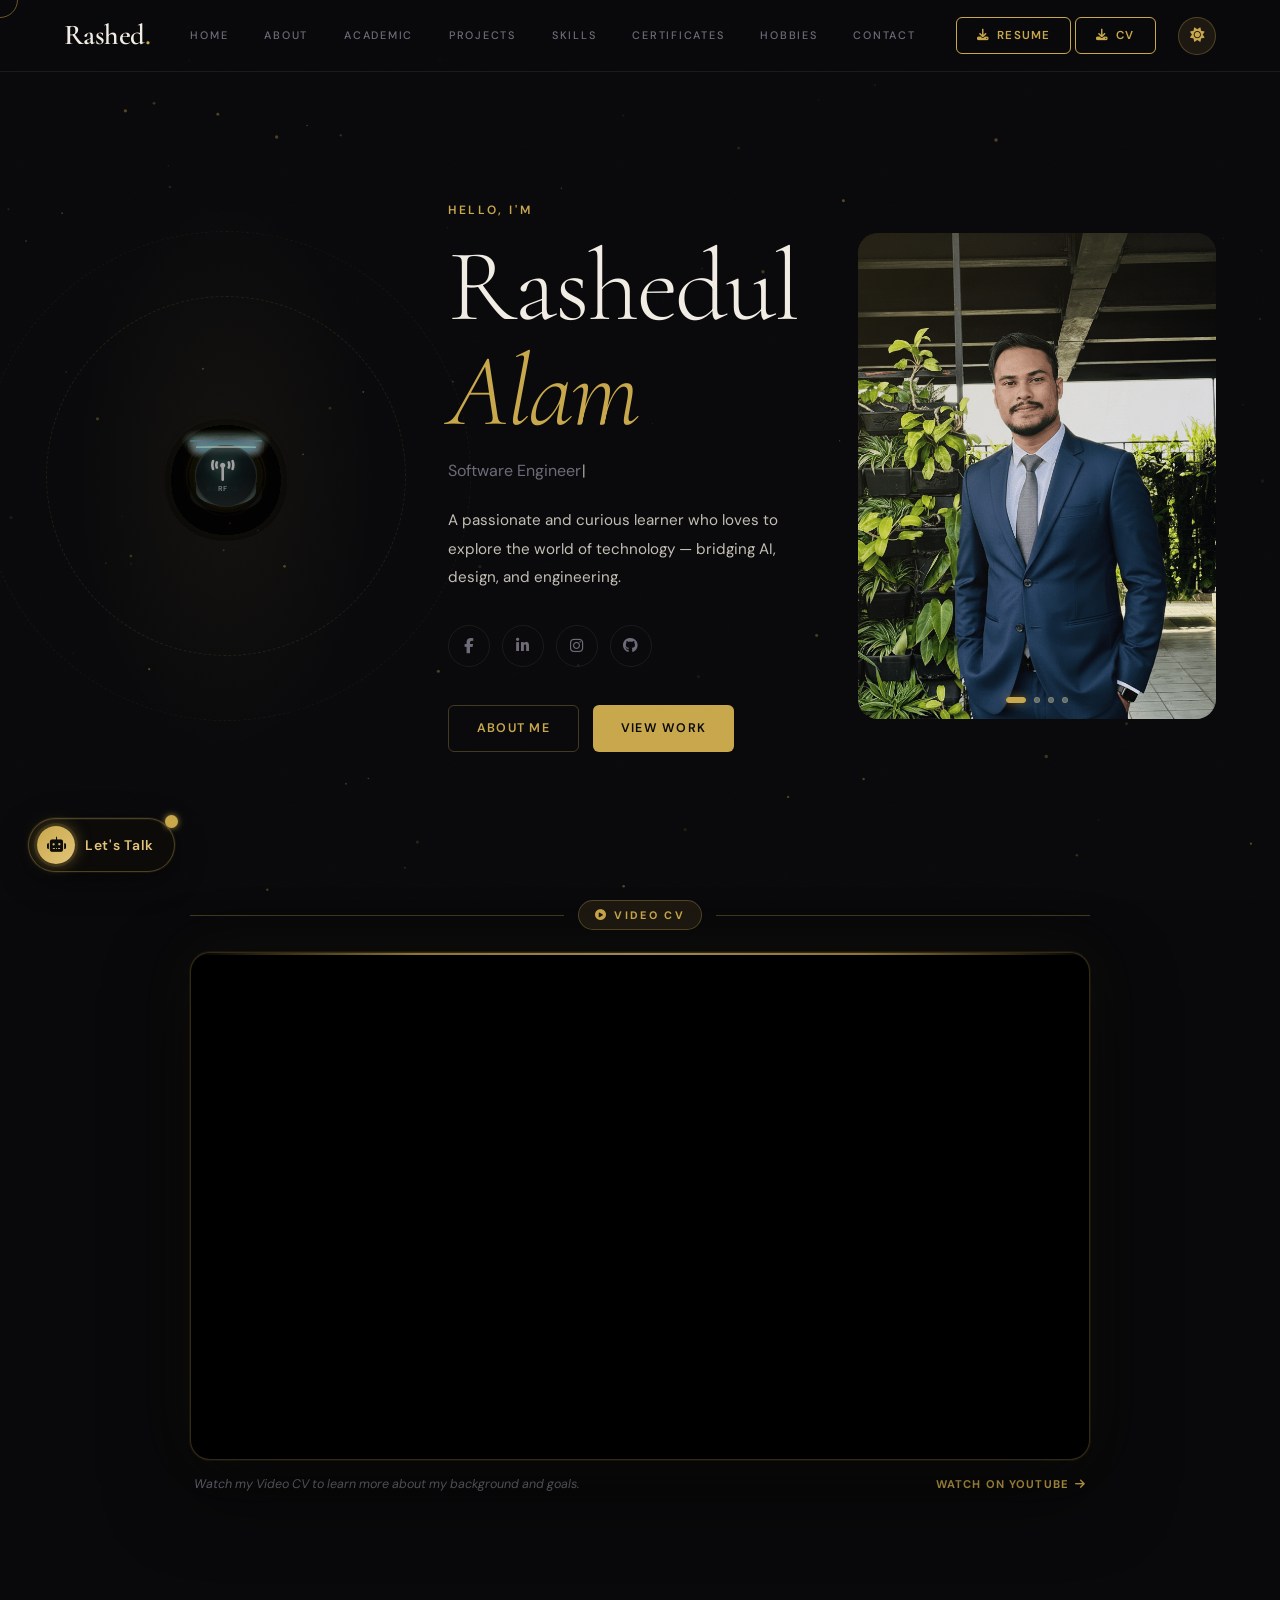
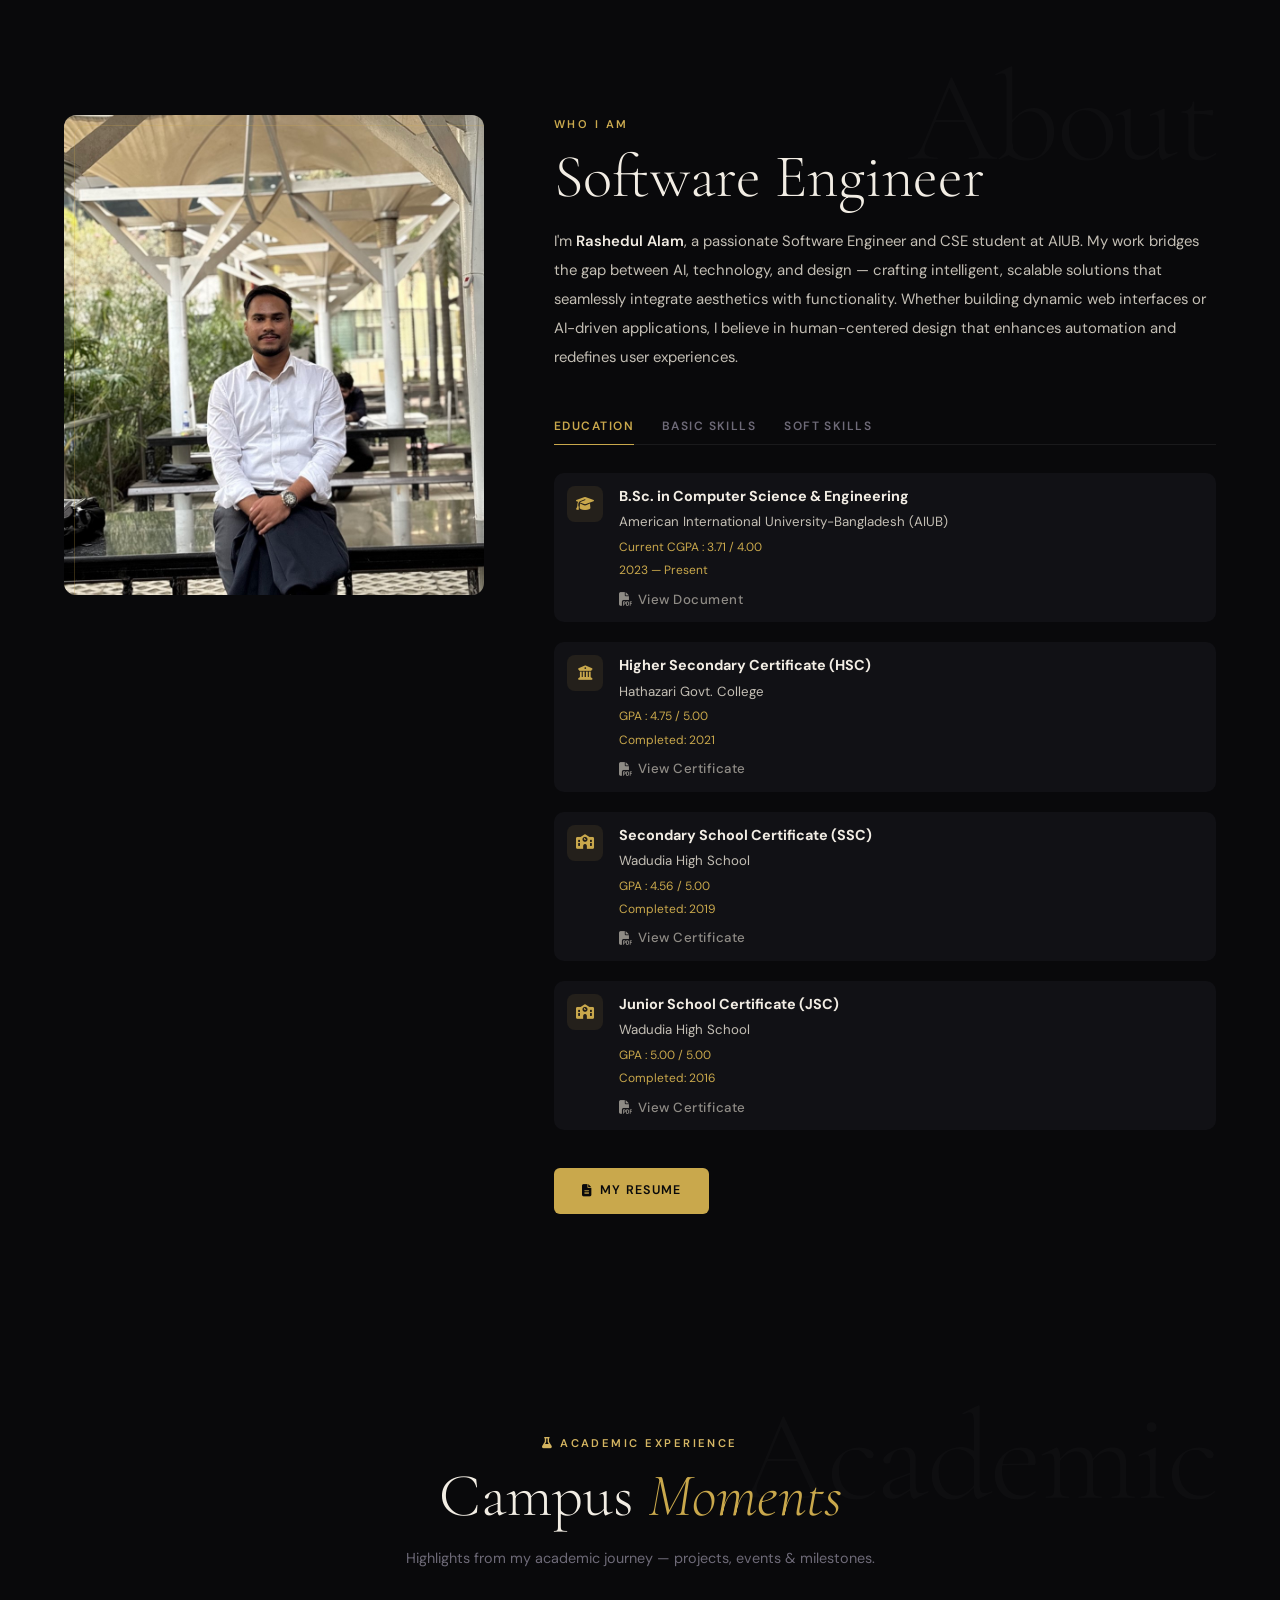
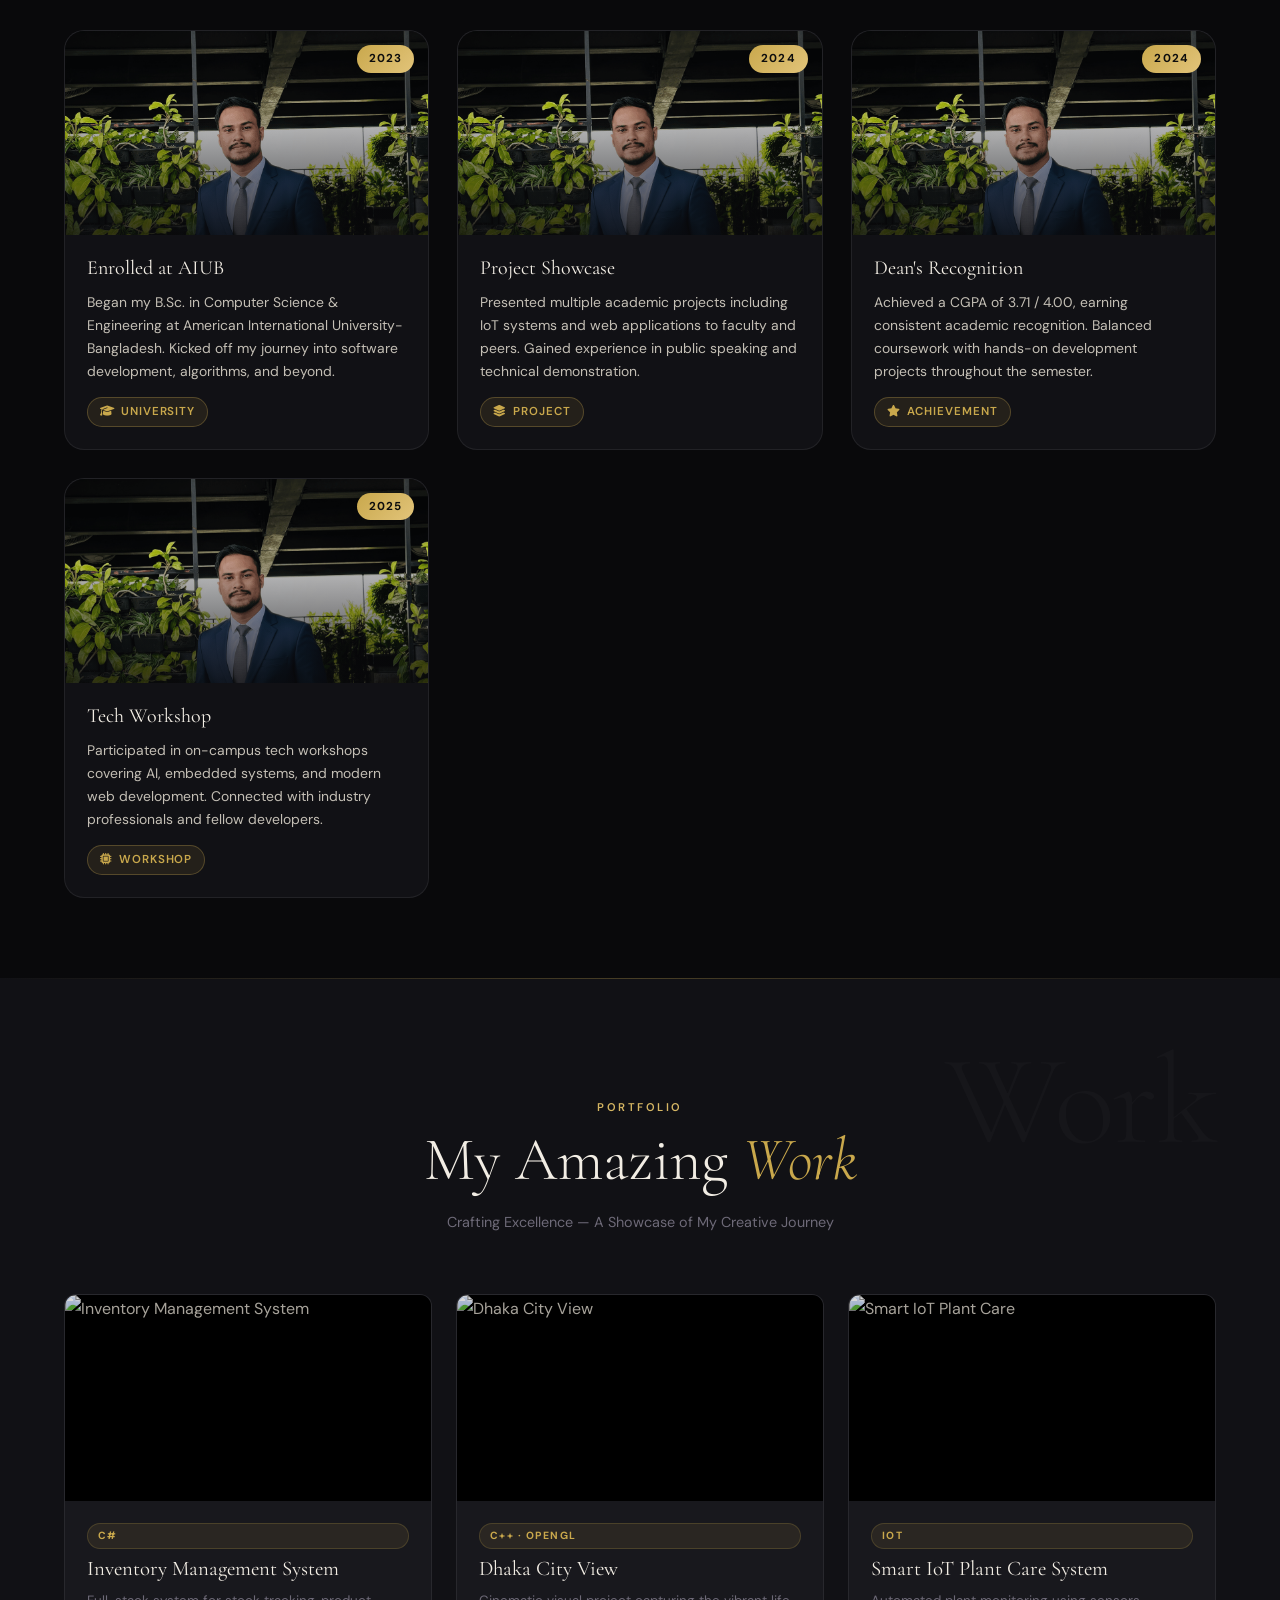
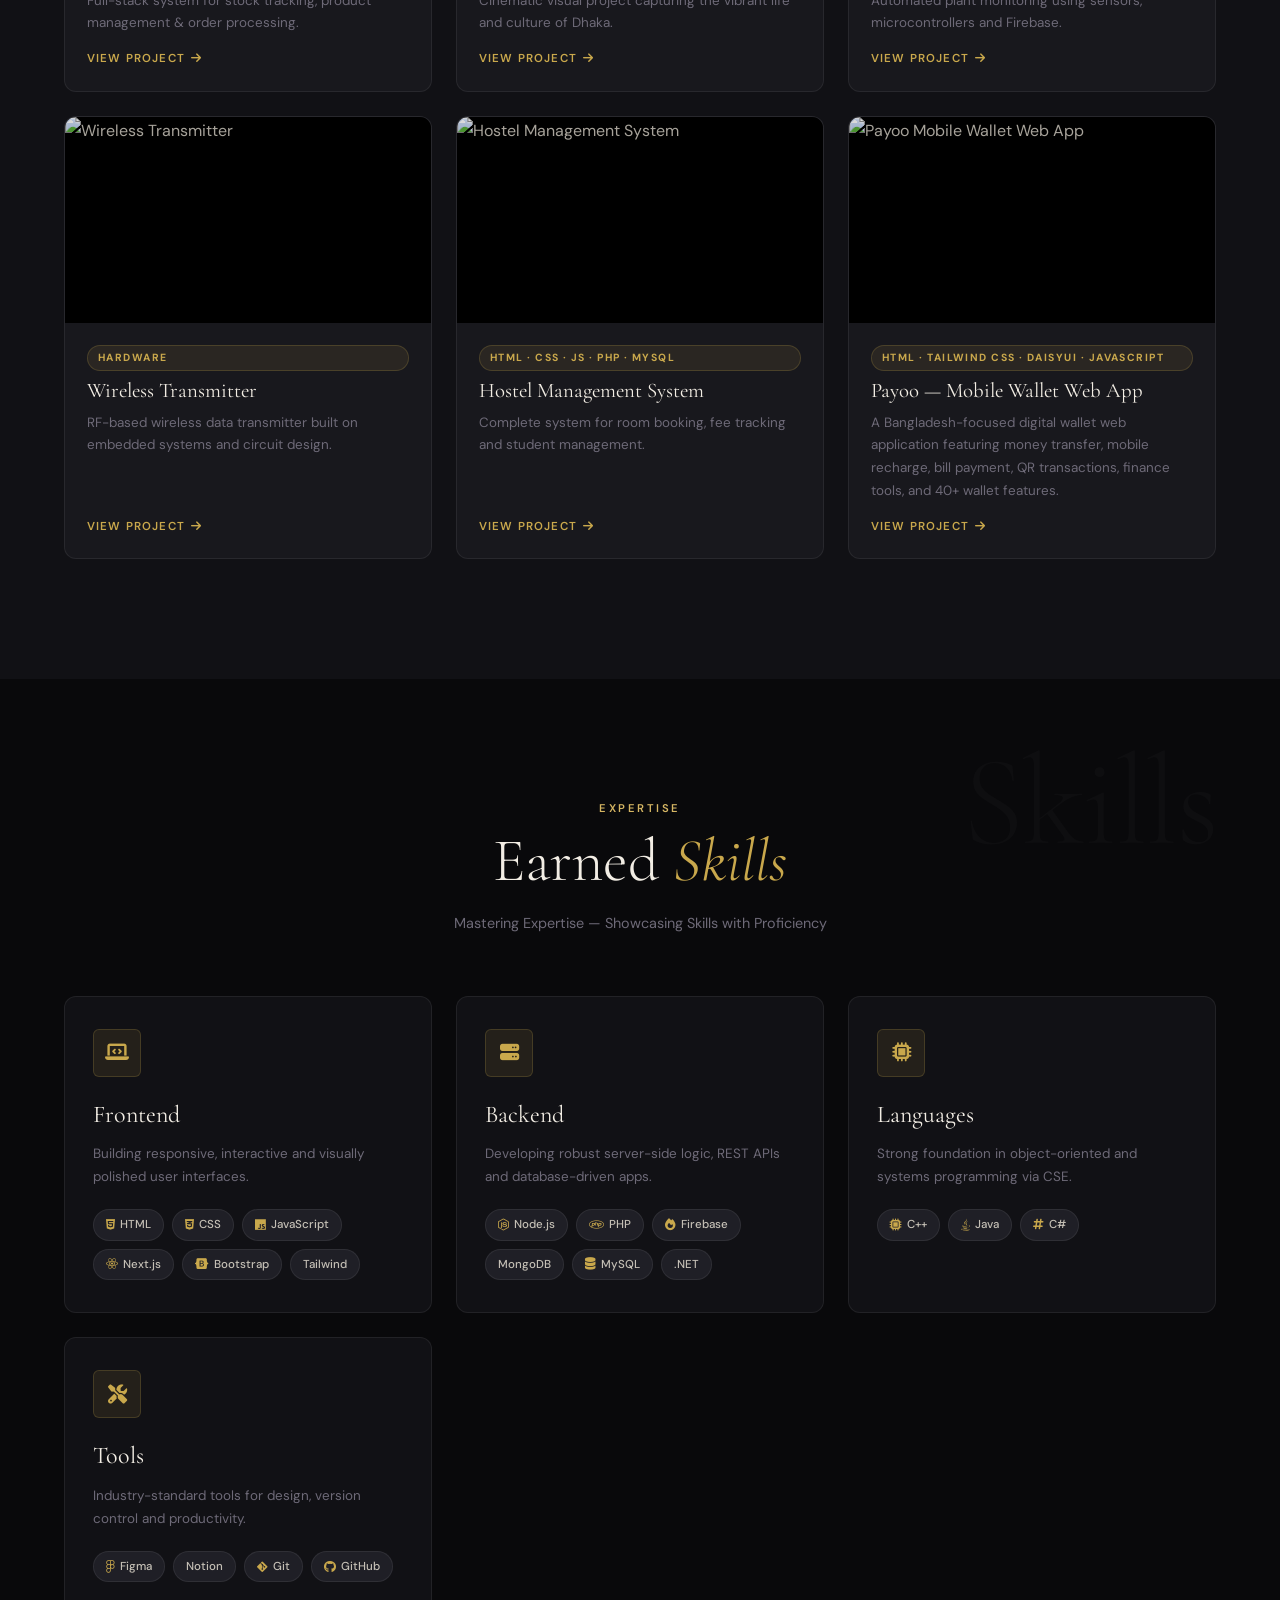
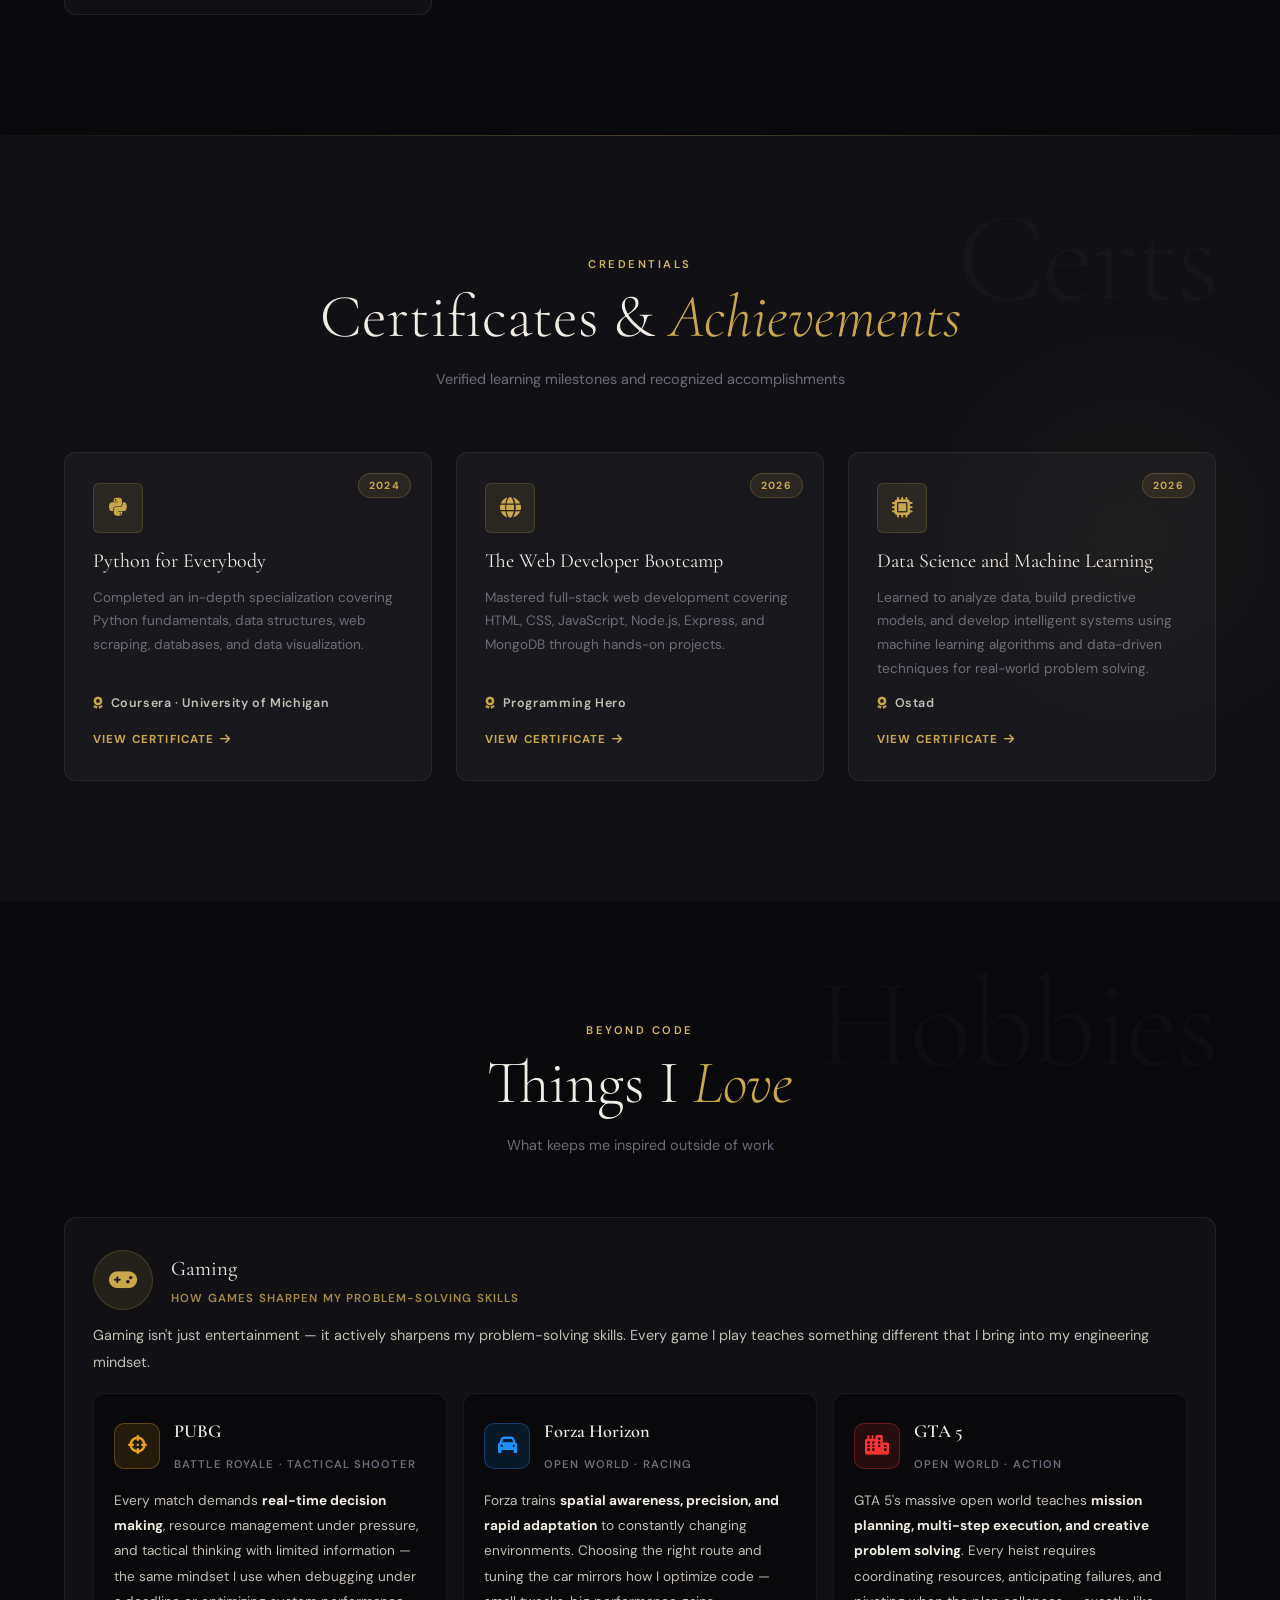
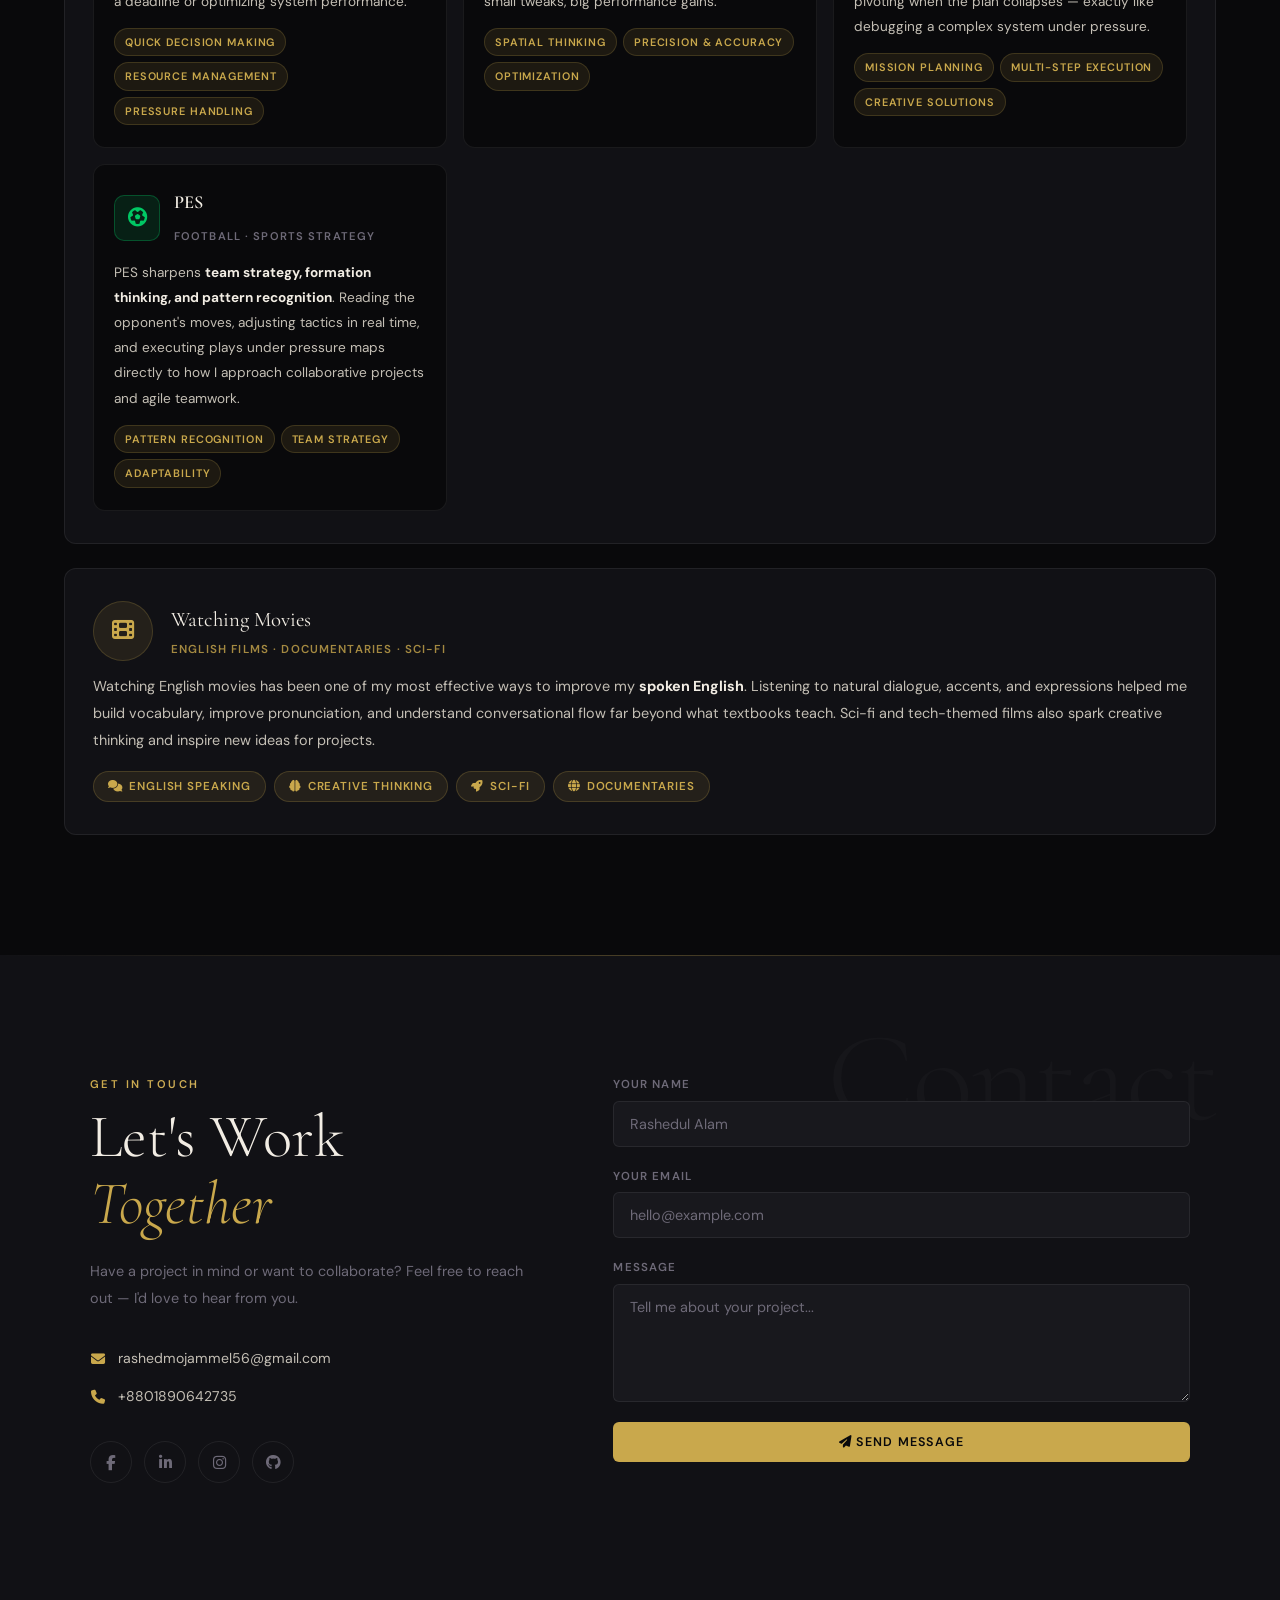
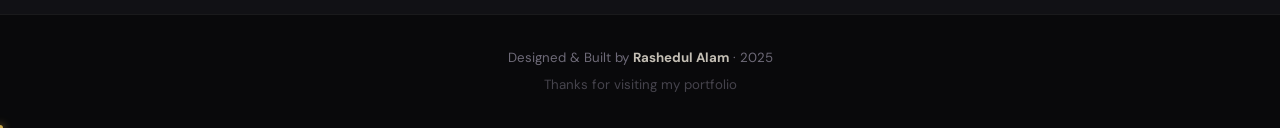
==== commit 45774250: "fixed the bug" ====
--- a/index.html
+++ b/index.html
@@ -17,116 +17,9 @@
 
   <!-- Stylesheet -->
   <link rel="stylesheet" href="./styles/styles.css" />
+  <!-- <link rel="stylesheet" href="./styles/theme-aurora.css" /> -->
 
   <style>
-  /* ── Nav links — glow dot on ALL links ── */
-  .navlist {
-    display: flex;
-    gap: 0;
-    align-items: center;
-  }
-
-  .navlist a {
-    font-size: 0.68rem;
-    font-weight: 500;
-    letter-spacing: 0.16em;
-    text-transform: uppercase;
-    color: var(--muted);
-    padding: 8px 18px;
-    position: relative;
-    transition: color 0.3s ease;
-    overflow: hidden;
-  }
-
-  /* Kill old styles */
-  .navlist a::after { display: none; }
-  .navlist a::before { display: none; }
-
-  /* Scanline wipe */
-  .navlist a .nav-bg {
-    position: absolute;
-    inset: 0;
-    background: linear-gradient(90deg,
-      rgba(201,168,76,0.0) 0%,
-      rgba(201,168,76,0.07) 50%,
-      rgba(201,168,76,0.0) 100%
-    );
-    transform: translateX(-100%);
-    transition: transform 0.35s ease;
-    pointer-events: none;
-  }
-
-  .navlist a:hover .nav-bg,
-  .navlist a.active .nav-bg {
-    transform: translateX(0);
-  }
-
-  .navlist a:hover { color: var(--white); }
-
-  .navlist a.active {
-    color: var(--gold-light);
-  }
-
-  /* Bottom glowing line */
-  .navlist a .nav-line {
-    position: absolute;
-    bottom: 0;
-    left: 50%;
-    transform: translateX(-50%) scaleX(0);
-    width: 80%;
-    height: 1px;
-    background: linear-gradient(90deg, transparent, var(--gold), var(--gold-light), var(--gold), transparent);
-    transition: transform 0.35s cubic-bezier(0.22, 1, 0.36, 1);
-    box-shadow: 0 0 8px rgba(201,168,76,0.7), 0 0 20px rgba(201,168,76,0.3);
-    pointer-events: none;
-  }
-
-  .navlist a:hover .nav-line,
-  .navlist a.active .nav-line {
-    transform: translateX(-50%) scaleX(1);
-  }
-
-  .navlist a.active .nav-line {
-    box-shadow: 0 0 12px rgba(201,168,76,1), 0 0 30px rgba(201,168,76,0.5);
-    animation: linePulse 2.5s ease-in-out infinite;
-  }
-
-  /* Glow dot — appears on HOVER for all links */
-  .navlist a .nav-dot {
-    position: absolute;
-    bottom: -2px;
-    left: 50%;
-    transform: translateX(-50%) scale(0);
-    font-size: 0.3rem;
-    color: var(--gold);
-    text-shadow: 0 0 8px rgba(201,168,76,0.9), 0 0 20px rgba(201,168,76,0.4);
-    transition: transform 0.25s cubic-bezier(0.34, 1.56, 0.64, 1), opacity 0.25s ease;
-    opacity: 0;
-    pointer-events: none;
-    line-height: 1;
-  }
-
-  .navlist a:hover .nav-dot {
-    transform: translateX(-50%) scale(1);
-    opacity: 1;
-  }
-
-  /* Active dot — always visible + pulsing */
-  .navlist a.active .nav-dot {
-    transform: translateX(-50%) scale(1);
-    opacity: 1;
-    animation: dotPulse 2s ease-in-out infinite;
-  }
-
-  @keyframes dotPulse {
-    0%, 100% { opacity: 1; text-shadow: 0 0 8px rgba(201,168,76,0.9), 0 0 20px rgba(201,168,76,0.4); }
-    50%       { opacity: 0.5; text-shadow: 0 0 4px rgba(201,168,76,0.5); }
-  }
-
-  @keyframes linePulse {
-    0%, 100% { opacity: 1; box-shadow: 0 0 12px rgba(201,168,76,1), 0 0 30px rgba(201,168,76,0.5); }
-    50%       { opacity: 0.6; box-shadow: 0 0 6px rgba(201,168,76,0.6), 0 0 14px rgba(201,168,76,0.2); }
-  }
   </style>
 </head>
 <body>
@@ -134,6 +27,13 @@
   <!-- ═══════════════════════════════════════
        LOADER
   ═══════════════════════════════════════ -->
+  <!-- <div id="loader">
+    <div class="loader-inner">
+      <div class="loader-logo">Hello There<em>.</em></div>
+      <div class="loader-bar"><div class="loader-fill"></div></div>
+      <p class="loader-text">Loading Portfolio</p>
+    </div>
+  </div> -->
   <div id="loader">
   <div class="loader-inner">
 
@@ -185,16 +85,15 @@
     </a>
 
     <nav class="navlist" id="navlist">
-      <a href="#home"><span class="nav-bg"></span><span class="nav-line"></span><span class="nav-dot">●</span>Home</a>
-      <a href="#about"><span class="nav-bg"></span><span class="nav-line"></span><span class="nav-dot">●</span>About</a>
-      <a href="#academic"><span class="nav-bg"></span><span class="nav-line"></span><span class="nav-dot">●</span>Academic</a>
-      <a href="#portfolio"><span class="nav-bg"></span><span class="nav-line"></span><span class="nav-dot">●</span>Projects</a>
-      <a href="#skills"><span class="nav-bg"></span><span class="nav-line"></span><span class="nav-dot">●</span>Skills</a>
-      <a href="#certificates"><span class="nav-bg"></span><span class="nav-line"></span><span class="nav-dot">●</span>Certificates</a>
-      <a href="#hobbies"><span class="nav-bg"></span><span class="nav-line"></span><span class="nav-dot">●</span>Hobbies</a>
-      <a href="#contact"><span class="nav-bg"></span><span class="nav-line"></span><span class="nav-dot">●</span>Contact</a>
-    </nav>
-
+  <a href="#home"><span class="nav-bg"></span><span class="nav-line"></span>Home</a>
+  <a href="#about"><span class="nav-bg"></span><span class="nav-line"></span>About</a>
+  <a href="#academic"><span class="nav-bg"></span><span class="nav-line"></span>Academic</a>
+  <a href="#portfolio"><span class="nav-bg"></span><span class="nav-line"></span>Projects</a>
+  <a href="#skills"><span class="nav-bg"></span><span class="nav-line"></span>Skills</a>
+  <a href="#certificates"><span class="nav-bg"></span><span class="nav-line"></span>Certificates</a>
+  <a href="#hobbies"><span class="nav-bg"></span><span class="nav-line"></span>Hobbies</a>
+  <a href="#contact"><span class="nav-bg"></span><span class="nav-line"></span>Contact</a>
+</nav>
     <div>
       <a href="img/numan resume.pdf" class="top-btn" target="_blank">
         <i class="fas fa-download"></i> Resume
@@ -253,10 +152,29 @@
     </div>
 
     <div class="home-img" data-reveal data-delay="150">
-      <div class="home-img-frame">
-        <img src="./img/formal photo.png" alt="Rashedul Alam" />
-      </div>
-    </div>
+  <div class="home-img-slider">
+    <div class="home-img-frame active">
+      <img src="./img/formal photo.png" alt="Rashedul Alam" />
+    </div>
+    <div class="home-img-frame">
+      <img src="./img/IMG_0088.JPG" alt="Rashedul Alam" />
+    </div>
+    <div class="home-img-frame">
+      <img src="./img/IMG_0280.JPEG" alt="Rashedul Alam" />
+    </div>
+    <div class="home-img-frame">
+      <img src="./img/IMG_8971.JPEG" alt="Rashedul Alam" />
+    </div>
+
+    <!-- Dot indicators -->
+    <div class="home-img-dots">
+      <span class="home-img-dot active"></span>
+      <span class="home-img-dot"></span>
+      <span class="home-img-dot"></span>
+      <span class="home-img-dot"></span>
+    </div>
+  </div>
+</div>
   </section>
 
 
@@ -264,14 +182,18 @@
        FLOATING AI CHAT BUTTON + POPUP
   ═══════════════════════════════════════ -->
 
+  <!-- Floating trigger button -->
   <button class="ai-fab" id="ai-fab" aria-label="Open AI Assistant">
     <span class="ai-fab-icon"><i class="fas fa-robot"></i></span>
     <span class="ai-fab-label">Let's Talk</span>
     <span class="ai-fab-pulse"></span>
   </button>
 
+  <!-- Chat popup -->
   <div class="ai-popup" id="ai-popup" aria-hidden="true">
     <div class="ai-popup-inner">
+
+      <!-- Popup header -->
       <div class="ai-popup-header">
         <div class="ai-popup-header-left">
           <div class="ai-popup-avatar">
@@ -288,6 +210,7 @@
         </button>
       </div>
 
+      <!-- Suggested questions -->
       <div class="ama-suggestions" id="ama-suggestions">
         <button class="ama-suggestion-btn" data-q="What are your top technical skills?">
           <i class="fas fa-code"></i> Top Skills
@@ -309,8 +232,10 @@
         </button>
       </div>
 
+      <!-- Messages area -->
       <div class="ama-messages" id="ama-messages"></div>
 
+      <!-- Input -->
       <div class="ama-input-wrap">
         <div class="ama-input-row">
           <span class="ama-input-icon"><i class="fas fa-comment-alt"></i></span>
@@ -327,18 +252,23 @@
         </div>
         <p class="ama-disclaimer">Powered by local AI · Portfolio overview only</p>
       </div>
-    </div>
-  </div>
+
+    </div>
+  </div>
+
+  
 
 
   <!-- ═══════════════════════════════════════
-       VIDEO CV
+       VIDEO CV — placed right after hero
   ═══════════════════════════════════════ -->
   <div class="video-cv-section" data-reveal>
     <div class="video-cv-inner">
+
       <div class="video-cv-label">
         <span><i class="fas fa-play-circle" style="margin-right:6px"></i>Video CV</span>
       </div>
+
       <div class="video-cv-frame">
         <div class="video-cv-ratio">
           <iframe
@@ -350,12 +280,14 @@
           </iframe>
         </div>
       </div>
+
       <div class="video-cv-caption">
         <p>Watch my Video CV to learn more about my background and goals.</p>
         <a href="https://www.youtube.com/watch?v=7fRzncCnhaY" target="_blank">
           Watch on YouTube <i class="fas fa-arrow-right"></i>
         </a>
       </div>
+
     </div>
   </div>
 
@@ -385,57 +317,102 @@
         and redefines user experiences.
       </p>
 
+      <!-- Tabs -->
       <div class="tab-bar">
         <button class="tab-btn active" data-tab="education">Education</button>
         <button class="tab-btn" data-tab="basicskills">Basic Skills</button>
         <button class="tab-btn" data-tab="softskills">Soft Skills</button>
       </div>
 
-      <div class="tab-panel active" id="tab-education">
+      <!-- Education Tab -->
+      <!-- <div class="tab-panel active" id="tab-education">
         <ul class="edu-list">
-          <li class="edu-item" onclick="openEduModal('edu1')">
+          <li class="edu-item">
             <div class="edu-icon"><i class="fas fa-graduation-cap"></i></div>
             <div class="edu-body">
-              <strong>B.Sc. in Computer Science &amp; Engineering</strong>
+              <strong>B.Sc. in Computer Science & Engineering</strong>
               <span>American International University-Bangladesh (AIUB)</span>
-              <em>Current CGPA : 3.71 / 4.00</em>
               <em>2023 — Present</em>
-              <span class="edu-view-chip"><i class="fas fa-file-pdf"></i> View Document</span>
-            </div>
-          </li>
-          <li class="edu-item" onclick="openEduModal('edu2')">
+            </div>
+          </li>
+          <li class="edu-item">
             <div class="edu-icon"><i class="fas fa-university"></i></div>
             <div class="edu-body">
               <strong>Higher Secondary Certificate (HSC)</strong>
               <span>Hathazari Govt. College</span>
-              <em>GPA : 4.75 / 5.00</em>
               <em>Completed: 2021</em>
-              <span class="edu-view-chip"><i class="fas fa-file-pdf"></i> View Certificate</span>
-            </div>
-          </li>
-          <li class="edu-item" onclick="openEduModal('edu3')">
+            </div>
+          </li>
+          <li class="edu-item">
             <div class="edu-icon"><i class="fas fa-school"></i></div>
             <div class="edu-body">
               <strong>Secondary School Certificate (SSC)</strong>
               <span>Wadudia High School</span>
-              <em>GPA : 4.56 / 5.00</em>
               <em>Completed: 2019</em>
-              <span class="edu-view-chip"><i class="fas fa-file-pdf"></i> View Certificate</span>
-            </div>
-          </li>
-          <li class="edu-item" onclick="openEduModal('edu4')">
+            </div>
+          </li>
+          <li class="edu-item">
             <div class="edu-icon"><i class="fas fa-school"></i></div>
             <div class="edu-body">
               <strong>Junior School Certificate (JSC)</strong>
               <span>Wadudia High School</span>
-              <em>GPA : 5.00 / 5.00</em>
               <em>Completed: 2016</em>
-              <span class="edu-view-chip"><i class="fas fa-file-pdf"></i> View Certificate</span>
             </div>
           </li>
         </ul>
-      </div>
-
+      </div> -->
+      
+<div class="tab-panel active" id="tab-education">
+  <ul class="edu-list">
+
+    <li class="edu-item" onclick="openEduModal('edu1')">
+      <div class="edu-icon"><i class="fas fa-graduation-cap"></i></div>
+      <div class="edu-body">
+        <strong>B.Sc. in Computer Science &amp; Engineering</strong>
+        <span>American International University-Bangladesh (AIUB)</span>
+        <em>Current CGPA : 3.71 / 4.00</em>
+        <em>2023 — Present</em>
+        <span class="edu-view-chip"><i class="fas fa-file-pdf"></i> View Document</span>
+      </div>
+    </li>
+
+    <li class="edu-item" onclick="openEduModal('edu2')">
+      <div class="edu-icon"><i class="fas fa-university"></i></div>
+      <div class="edu-body">
+        <strong>Higher Secondary Certificate (HSC)</strong>
+        <span>Hathazari Govt. College</span>
+        <em>GPA : 4.75 / 5.00</em>
+        <em>Completed: 2021</em>
+        <span class="edu-view-chip"><i class="fas fa-file-pdf"></i> View Certificate</span>
+      </div>
+    </li>
+
+    <li class="edu-item" onclick="openEduModal('edu3')">
+      <div class="edu-icon"><i class="fas fa-school"></i></div>
+      <div class="edu-body">
+        <strong>Secondary School Certificate (SSC)</strong>
+        <span>Wadudia High School</span>
+        <em>GPA : 4.56 / 5.00</em>
+        <em>Completed: 2019</em>
+        <span class="edu-view-chip"><i class="fas fa-file-pdf"></i> View Certificate</span>
+      </div>
+    </li>
+
+    <li class="edu-item" onclick="openEduModal('edu4')">
+      <div class="edu-icon"><i class="fas fa-school"></i></div>
+      <div class="edu-body">
+        <strong>Junior School Certificate (JSC)</strong>
+        <span>Wadudia High School</span>
+        <em>GPA : 5.00 / 5.00</em>
+        <em>Completed: 2016</em>
+        <span class="edu-view-chip"><i class="fas fa-file-pdf"></i> View Certificate</span>
+      </div>
+    </li>
+
+  </ul>
+</div>
+
+      <!-- Basic Skills Tab -->
       <div class="tab-panel" id="tab-basicskills">
         <ul class="basic-skills-list">
           <li>
@@ -462,6 +439,7 @@
         </ul>
       </div>
 
+      <!-- Soft Skills Tab -->
       <div class="tab-panel" id="tab-softskills">
         <ul class="basic-skills-list">
           <li>
@@ -515,17 +493,21 @@
     </div>
   </section>
 
-  <!-- ═══════════════════════════════════════
+   <!-- ═══════════════════════════════════════
        ACADEMIC EXPERIENCE
   ═══════════════════════════════════════ -->
   <section class="acad-section" id="academic" data-reveal>
     <div class="section-label">Academic</div>
+
     <div class="section-head" data-reveal>
       <p class="section-eyebrow"><i class="fas fa-flask"></i> Academic Experience</p>
       <h2 class="section-title">Campus <em>Moments</em></h2>
       <p class="section-sub">Highlights from my academic journey — projects, events &amp; milestones.</p>
     </div>
+
     <div class="acad-grid" data-reveal>
+
+      <!-- Card 1 — replace src with your real photo -->
       <div class="acad-card">
         <div class="acad-card-img-wrap">
           <img src="./img/formal photo.png" alt="Enrolled at AIUB" class="acad-card-img" />
@@ -537,6 +519,8 @@
           <span class="acad-card-tag"><i class="fas fa-graduation-cap"></i> University</span>
         </div>
       </div>
+
+      <!-- Card 2 — replace src with your real photo -->
       <div class="acad-card">
         <div class="acad-card-img-wrap">
           <img src="./img/formal photo.png" alt="Project Showcase" class="acad-card-img" />
@@ -548,6 +532,8 @@
           <span class="acad-card-tag"><i class="fas fa-layer-group"></i> Project</span>
         </div>
       </div>
+
+      <!-- Card 3 — replace src with your real photo -->
       <div class="acad-card">
         <div class="acad-card-img-wrap">
           <img src="./img/formal photo.png" alt="Dean's Recognition" class="acad-card-img" />
@@ -559,6 +545,8 @@
           <span class="acad-card-tag"><i class="fas fa-star"></i> Achievement</span>
         </div>
       </div>
+
+      <!-- Card 4 — replace src with your real photo -->
       <div class="acad-card">
         <div class="acad-card-img-wrap">
           <img src="./img/formal photo.png" alt="Tech Workshop" class="acad-card-img" />
@@ -570,6 +558,7 @@
           <span class="acad-card-tag"><i class="fas fa-microchip"></i> Workshop</span>
         </div>
       </div>
+
     </div>
   </section>
 
@@ -579,12 +568,16 @@
   ═══════════════════════════════════════ -->
   <section class="portfolio" id="portfolio">
     <div class="section-label">Work</div>
+
     <div class="section-head" data-reveal>
       <p class="section-eyebrow">Portfolio</p>
       <h2 class="section-title">My Amazing <em>Work</em></h2>
       <p class="section-sub">Crafting Excellence — A Showcase of My Creative Journey</p>
     </div>
+
     <div class="portfolio-grid" data-reveal>
+
+      <!-- Card 1 -->
       <article class="p-card" onclick="openModal('m1')">
         <div class="p-card-thumb">
           <img src="https://img.youtube.com/vi/xPAio-kAbhk/hqdefault.jpg" alt="Inventory Management System" />
@@ -597,6 +590,8 @@
           <span class="p-card-cta">View Project <i class="fas fa-arrow-right"></i></span>
         </div>
       </article>
+
+      <!-- Card 2 -->
       <article class="p-card" onclick="openModal('m2')">
         <div class="p-card-thumb">
           <img src="https://img.youtube.com/vi/QSno4rXUnew/hqdefault.jpg" alt="Dhaka City View" />
@@ -609,6 +604,8 @@
           <span class="p-card-cta">View Project <i class="fas fa-arrow-right"></i></span>
         </div>
       </article>
+
+      <!-- Card 3 -->
       <article class="p-card" onclick="openModal('m3')">
         <div class="p-card-thumb">
           <img src="https://img.youtube.com/vi/7y2ioy4NYc8/hqdefault.jpg" alt="Smart IoT Plant Care" />
@@ -621,6 +618,8 @@
           <span class="p-card-cta">View Project <i class="fas fa-arrow-right"></i></span>
         </div>
       </article>
+
+      <!-- Card 4 -->
       <article class="p-card" onclick="openModal('m4')">
         <div class="p-card-thumb">
           <img src="https://img.youtube.com/vi/8eoZIrefc58/hqdefault.jpg" alt="Wireless Transmitter" />
@@ -633,6 +632,8 @@
           <span class="p-card-cta">View Project <i class="fas fa-arrow-right"></i></span>
         </div>
       </article>
+
+      <!-- Card 5 -->
       <article class="p-card" onclick="openModal('m5')">
         <div class="p-card-thumb">
           <img src="https://img.youtube.com/vi/ubyMm3Xg8Ek/hqdefault.jpg" alt="Hostel Management System" />
@@ -645,19 +646,24 @@
           <span class="p-card-cta">View Project <i class="fas fa-arrow-right"></i></span>
         </div>
       </article>
-      <article class="p-card" onclick="openModal('m6')">
-        <div class="p-card-thumb">
-          <img src="https://img.youtube.com/vi/wPyphIlahds/0.jpg" alt="Payoo Mobile Wallet Web App" />
-          <div class="p-card-play"><i class="fas fa-play"></i></div>
-        </div>
-        <div class="p-card-body">
-          <span class="p-tag">HTML · Tailwind CSS · DaisyUI · JavaScript</span>
-          <h3>Payoo — Mobile Wallet Web App</h3>
-          <p>A Bangladesh-focused digital wallet web application featuring money transfer, mobile recharge, bill payment, QR transactions, finance tools, and 40+ wallet features.</p>
-          <span class="p-card-cta">View Project <i class="fas fa-arrow-right"></i></span>
-        </div>
-      </article>
-    </div>
+
+      <!-- Card 6 -->
+     <article class="p-card" onclick="openModal('m6')">
+  <div class="p-card-thumb">
+    <img src="https://img.youtube.com/vi/wPyphIlahds/0.jpg" alt="Payoo Mobile Wallet Web App" />
+    <div class="p-card-play"><i class="fas fa-play"></i></div>
+  </div>
+
+  <div class="p-card-body">
+    <span class="p-tag">HTML · Tailwind CSS · DaisyUI · JavaScript</span>
+    <h3>Payoo — Mobile Wallet Web App</h3>
+    <p>
+      A Bangladesh-focused digital wallet web application featuring money transfer,
+      mobile recharge, bill payment, QR transactions, finance tools, and 40+ wallet features.
+    </p>
+    <span class="p-card-cta">View Project <i class="fas fa-arrow-right"></i></span>
+  </div>
+</article>
   </section>
 
 
@@ -666,12 +672,15 @@
   ═══════════════════════════════════════ -->
   <section class="skills" id="skills">
     <div class="section-label">Skills</div>
+
     <div class="section-head" data-reveal>
       <p class="section-eyebrow">Expertise</p>
       <h2 class="section-title">Earned <em>Skills</em></h2>
       <p class="section-sub">Mastering Expertise — Showcasing Skills with Proficiency</p>
     </div>
+
     <div class="skills-grid" data-reveal>
+
       <div class="skill-card">
         <div class="skill-card-icon"><i class="fas fa-laptop-code"></i></div>
         <h3>Frontend</h3>
@@ -685,6 +694,7 @@
           <span class="tag-text">Tailwind</span>
         </div>
       </div>
+
       <div class="skill-card">
         <div class="skill-card-icon"><i class="fas fa-server"></i></div>
         <h3>Backend</h3>
@@ -698,6 +708,7 @@
           <span class="tag-text">.NET</span>
         </div>
       </div>
+
       <div class="skill-card">
         <div class="skill-card-icon"><i class="fas fa-microchip"></i></div>
         <h3>Languages</h3>
@@ -708,6 +719,7 @@
           <span><i class="fas fa-hashtag"></i> C#</span>
         </div>
       </div>
+
       <div class="skill-card">
         <div class="skill-card-icon"><i class="fas fa-tools"></i></div>
         <h3>Tools</h3>
@@ -719,8 +731,11 @@
           <span><i class="fab fa-github"></i> GitHub</span>
         </div>
       </div>
+
     </div>
   </section>
+
+  
 
 
   <!-- ═══════════════════════════════════════
@@ -728,116 +743,214 @@
   ═══════════════════════════════════════ -->
   <section class="certificates" id="certificates">
     <div class="section-label">Certs</div>
+
     <div class="section-head" data-reveal>
       <p class="section-eyebrow">Credentials</p>
       <h2 class="section-title">Certificates &amp; <em>Achievements</em></h2>
       <p class="section-sub">Verified learning milestones and recognized accomplishments</p>
     </div>
+
     <div class="cert-grid">
+
+      <!-- Certificate 1 -->
       <div class="cert-card" data-reveal data-delay="0">
         <div class="cert-shimmer"></div>
         <span class="cert-badge gold">2024</span>
         <div class="cert-icon"><i class="fab fa-python"></i></div>
         <h3>Python for Everybody</h3>
         <p>Completed an in-depth specialization covering Python fundamentals, data structures, web scraping, databases, and data visualization.</p>
-        <div class="cert-issuer"><i class="fas fa-award"></i> Coursera · University of Michigan</div>
+        <div class="cert-issuer">
+          <i class="fas fa-award"></i> Coursera · University of Michigan
+        </div>
         <a href="#" target="_blank" class="cert-link">View Certificate <i class="fas fa-arrow-right"></i></a>
       </div>
+
+      <!-- Certificate 2 -->
       <div class="cert-card" data-reveal data-delay="80">
         <div class="cert-shimmer"></div>
         <span class="cert-badge gold">2026</span>
         <div class="cert-icon"><i class="fas fa-globe"></i></div>
         <h3>The Web Developer Bootcamp</h3>
         <p>Mastered full-stack web development covering HTML, CSS, JavaScript, Node.js, Express, and MongoDB through hands-on projects.</p>
-        <div class="cert-issuer"><i class="fas fa-award"></i> Programming Hero</div>
+        <div class="cert-issuer">
+          <i class="fas fa-award"></i> Programming Hero
+        </div>
         <a href="#" target="_blank" class="cert-link">View Certificate <i class="fas fa-arrow-right"></i></a>
       </div>
+
+      <!-- Certificate 3 -->
       <div class="cert-card" data-reveal data-delay="160">
         <div class="cert-shimmer"></div>
         <span class="cert-badge gold">2026</span>
         <div class="cert-icon"><i class="fas fa-microchip"></i></div>
         <h3>Data Science and Machine Learning</h3>
         <p>Learned to analyze data, build predictive models, and develop intelligent systems using machine learning algorithms and data-driven techniques for real-world problem solving.</p>
-        <div class="cert-issuer"><i class="fas fa-award"></i> Ostad</div>
+        <div class="cert-issuer">
+          <i class="fas fa-award"></i> Ostad
+        </div>
         <a href="#" target="_blank" class="cert-link">View Certificate <i class="fas fa-arrow-right"></i></a>
       </div>
+
     </div>
   </section>
-
-
   <!-- ═══════════════════════════════════════
-       HOBBIES
-  ═══════════════════════════════════════ -->
-  <section class="hobbies" id="hobbies">
-    <div class="section-label">Hobbies</div>
-    <div class="section-head" data-reveal>
-      <p class="section-eyebrow">Beyond Code</p>
-      <h2 class="section-title">Things I <em>Love</em></h2>
-      <p class="section-sub">What keeps me inspired outside of work</p>
-    </div>
-    <div class="hobbies-grid" data-reveal>
-      <div class="hobby-card hobby-card--wide">
-        <div class="hobby-card-top">
-          <div class="hobby-icon"><i class="fas fa-gamepad"></i></div>
-          <div>
-            <h3>Gaming</h3>
-            <p class="hobby-sub">How games sharpen my problem-solving skills</p>
+     HOBBIES
+═══════════════════════════════════════ -->
+<section class="hobbies" id="hobbies">
+  <div class="section-label">Hobbies</div>
+
+  <div class="section-head" data-reveal>
+    <p class="section-eyebrow">Beyond Code</p>
+    <h2 class="section-title">Things I <em>Love</em></h2>
+    <p class="section-sub">What keeps me inspired outside of work</p>
+  </div>
+
+  <div class="hobbies-grid" data-reveal>
+
+    <!-- ── GAMING (wide card with per-game divs) ── -->
+    <div class="hobby-card hobby-card--wide">
+      <div class="hobby-card-top">
+        <div class="hobby-icon"><i class="fas fa-gamepad"></i></div>
+        <div>
+          <h3>Gaming</h3>
+          <p class="hobby-sub">How games sharpen my problem-solving skills</p>
+        </div>
+      </div>
+      <p>Gaming isn't just entertainment — it actively sharpens my problem-solving skills. Every game I play teaches something different that I bring into my engineering mindset.</p>
+
+      <div class="hobby-games-grid">
+
+        <!-- PUBG -->
+        <div class="game-card">
+          <div class="game-card-header">
+            <div class="game-icon pubg-icon"><i class="fas fa-crosshairs"></i></div>
+            <div>
+              <h4>PUBG</h4>
+              <span class="game-genre">Battle Royale · Tactical Shooter</span>
+            </div>
           </div>
-        </div>
-        <p>Gaming isn't just entertainment — it actively sharpens my problem-solving skills. Every game I play teaches something different that I bring into my engineering mindset.</p>
-        <div class="hobby-games-grid">
-          <div class="game-card">
-            <div class="game-card-header">
-              <div class="game-icon pubg-icon"><i class="fas fa-crosshairs"></i></div>
-              <div><h4>PUBG</h4><span class="game-genre">Battle Royale · Tactical Shooter</span></div>
-            </div>
-            <p>Every match demands <strong>real-time decision making</strong>, resource management under pressure, and tactical thinking with limited information — the same mindset I use when debugging under a deadline or optimizing system performance.</p>
-            <div class="game-skills"><span>Quick Decision Making</span><span>Resource Management</span><span>Pressure Handling</span></div>
+          <p>Every match demands <strong>real-time decision making</strong>, resource management under pressure, and tactical thinking with limited information — the same mindset I use when debugging under a deadline or optimizing system performance.</p>
+          <div class="game-skills">
+            <span>Quick Decision Making</span>
+            <span>Resource Management</span>
+            <span>Pressure Handling</span>
           </div>
-          <div class="game-card">
-            <div class="game-card-header">
-              <div class="game-icon forza-icon"><i class="fas fa-car"></i></div>
-              <div><h4>Forza Horizon</h4><span class="game-genre">Open World · Racing</span></div>
-            </div>
-            <p>Forza trains <strong>spatial awareness, precision, and rapid adaptation</strong> to constantly changing environments. Choosing the right route and tuning the car mirrors how I optimize code — small tweaks, big performance gains.</p>
-            <div class="game-skills"><span>Spatial Thinking</span><span>Precision & Accuracy</span><span>Optimization</span></div>
+        </div>
+
+        <!-- Forza Horizon -->
+        <div class="game-card">
+          <div class="game-card-header">
+            <div class="game-icon forza-icon"><i class="fas fa-car"></i></div>
+            <div>
+              <h4>Forza Horizon</h4>
+              <span class="game-genre">Open World · Racing</span>
+            </div>
           </div>
-          <div class="game-card">
-            <div class="game-card-header">
-              <div class="game-icon gta-icon"><i class="fas fa-city"></i></div>
-              <div><h4>GTA 5</h4><span class="game-genre">Open World · Action</span></div>
-            </div>
-            <p>GTA 5's massive open world teaches <strong>mission planning, multi-step execution, and creative problem solving</strong>. Every heist requires coordinating resources, anticipating failures, and pivoting when the plan collapses — exactly like debugging a complex system under pressure.</p>
-            <div class="game-skills"><span>Mission Planning</span><span>Multi-step Execution</span><span>Creative Solutions</span></div>
+          <p>Forza trains <strong>spatial awareness, precision, and rapid adaptation</strong> to constantly changing environments. Choosing the right route and tuning the car mirrors how I optimize code — small tweaks, big performance gains.</p>
+          <div class="game-skills">
+            <span>Spatial Thinking</span>
+            <span>Precision & Accuracy</span>
+            <span>Optimization</span>
           </div>
-          <div class="game-card">
-            <div class="game-card-header">
-              <div class="game-icon pes-icon"><i class="fas fa-futbol"></i></div>
-              <div><h4>PES</h4><span class="game-genre">Football · Sports Strategy</span></div>
-            </div>
-            <p>PES sharpens <strong>team strategy, formation thinking, and pattern recognition</strong>. Reading the opponent's moves, adjusting tactics in real time, and executing plays under pressure maps directly to how I approach collaborative projects and agile teamwork.</p>
-            <div class="game-skills"><span>Pattern Recognition</span><span>Team Strategy</span><span>Adaptability</span></div>
-          </div>
-        </div>
-      </div>
-      <div class="hobby-card hobby-card--wide">
-        <div class="hobby-card-top">
-          <div class="hobby-icon"><i class="fas fa-film"></i></div>
-          <div>
-            <h3>Watching Movies</h3>
-            <p class="hobby-sub">English Films · Documentaries · Sci-Fi</p>
-          </div>
-        </div>
-        <p>Watching English movies has been one of my most effective ways to improve my <strong>spoken English</strong>. Listening to natural dialogue, accents, and expressions helped me build vocabulary, improve pronunciation, and understand conversational flow far beyond what textbooks teach. Sci-fi and tech-themed films also spark creative thinking and inspire new ideas for projects.</p>
-        <div class="hobby-game-tags">
-          <span><i class="fas fa-comments"></i> English Speaking</span>
-          <span><i class="fas fa-brain"></i> Creative Thinking</span>
-          <span><i class="fas fa-rocket"></i> Sci-Fi</span>
-          <span><i class="fas fa-globe"></i> Documentaries</span>
-        </div>
-      </div>
-    </div>
-  </section>
+        </div>
+        <div class="game-card">
+    <div class="game-card-header">
+      <div class="game-icon gta-icon"><i class="fas fa-city"></i></div>
+      <div>
+        <h4>GTA 5</h4>
+        <span class="game-genre">Open World · Action</span>
+      </div>
+    </div>
+    <p>GTA 5's massive open world teaches <strong>mission planning, multi-step execution, and creative problem solving</strong>. Every heist requires coordinating resources, anticipating failures, and pivoting when the plan collapses — exactly like debugging a complex system under pressure.</p>
+    <div class="game-skills">
+      <span>Mission Planning</span>
+      <span>Multi-step Execution</span>
+      <span>Creative Solutions</span>
+    </div>
+  </div>
+  <!-- PES -->
+  <div class="game-card">
+    <div class="game-card-header">
+      <div class="game-icon pes-icon"><i class="fas fa-futbol"></i></div>
+      <div>
+        <h4>PES</h4>
+        <span class="game-genre">Football · Sports Strategy</span>
+      </div>
+    </div>
+    <p>PES sharpens <strong>team strategy, formation thinking, and pattern recognition</strong>. Reading the opponent's moves, adjusting tactics in real time, and executing plays under pressure maps directly to how I approach collaborative projects and agile teamwork.</p>
+    <div class="game-skills">
+      <span>Pattern Recognition</span>
+      <span>Team Strategy</span>
+      <span>Adaptability</span>
+    </div>
+  </div>
+
+      </div>
+      
+    </div>
+
+    <!-- ── MOVIES (wide card) ── -->
+    <div class="hobby-card hobby-card--wide">
+      <div class="hobby-card-top">
+        <div class="hobby-icon"><i class="fas fa-film"></i></div>
+        <div>
+          <h3>Watching Movies</h3>
+          <p class="hobby-sub">English Films · Documentaries · Sci-Fi</p>
+        </div>
+      </div>
+      <p>Watching English movies has been one of my most effective ways to improve my <strong>spoken English</strong>. Listening to natural dialogue, accents, and expressions helped me build vocabulary, improve pronunciation, and understand conversational flow far beyond what textbooks teach. Sci-fi and tech-themed films also spark creative thinking and inspire new ideas for projects.</p>
+      <div class="hobby-game-tags">
+        <span><i class="fas fa-comments"></i> English Speaking</span>
+        <span><i class="fas fa-brain"></i> Creative Thinking</span>
+        <span><i class="fas fa-rocket"></i> Sci-Fi</span>
+        <span><i class="fas fa-globe"></i> Documentaries</span>
+      </div>
+    </div>
+
+    <!-- ── PHOTOGRAPHY ── -->
+    <!-- <div class="hobby-card">
+      <div class="hobby-icon"><i class="fas fa-camera"></i></div>
+      <h3>Photography</h3>
+      <p>Capturing moments, architecture, and street life — photography trains my eye for detail and composition, skills that directly influence my UI design work.</p>
+      <div class="hobby-photo-grid">
+        <div class="hobby-photo-placeholder">
+          <i class="fas fa-image"></i>
+          <span>Add Photo</span>
+        </div>
+        <div class="hobby-photo-placeholder">
+          <i class="fas fa-image"></i>
+          <span>Add Photo</span>
+        </div>
+        <div class="hobby-photo-placeholder">
+          <i class="fas fa-image"><img src="./img/"></i>
+          <span></span>
+        </div>
+      </div>
+    </div> -->
+
+    <!-- ── READING ── -->
+    <!-- <div class="hobby-card">
+      <div class="hobby-icon"><i class="fas fa-book-open"></i></div>
+      <h3>Reading</h3>
+      <p>Tech articles, sci-fi novels, and self-improvement books keep me growing and curious about the world.</p>
+    </div> -->
+
+    <!-- ── MUSIC ── -->
+    <!-- <div class="hobby-card">
+      <div class="hobby-icon"><i class="fas fa-music"></i></div>
+      <h3>Music</h3>
+      <p>Listening to a wide range of genres — music fuels focus, creativity, and long coding sessions.</p>
+    </div> -->
+
+    <!-- ── UI DESIGN ── -->
+    <!-- <div class="hobby-card">
+      <div class="hobby-icon"><i class="fas fa-pencil-ruler"></i></div>
+      <h3>UI Design</h3>
+      <p>Sketching interface ideas and experimenting with design concepts in Figma for fun and practice.</p>
+    </div> -->
+
+  </div>
+</section>
 
 
   <!-- ═══════════════════════════════════════
@@ -845,11 +958,16 @@
   ═══════════════════════════════════════ -->
   <section class="contact" id="contact">
     <div class="section-label">Contact</div>
+
     <div class="contact-inner">
       <div class="contact-left" data-reveal>
         <p class="section-eyebrow">Get In Touch</p>
         <h2 class="section-title">Let's Work<br /><em>Together</em></h2>
-        <p class="contact-desc">Have a project in mind or want to collaborate? Feel free to reach out — I'd love to hear from you.</p>
+        <p class="contact-desc">
+          Have a project in mind or want to collaborate? Feel free to reach out —
+          I'd love to hear from you.
+        </p>
+
         <ul class="contact-info">
           <li>
             <i class="fas fa-envelope"></i>
@@ -860,13 +978,23 @@
             <a href="tel:+8801890642735">+8801890642735</a>
           </li>
         </ul>
+
         <div class="contact-socials">
-          <a href="https://www.facebook.com/share/1DcnFQG8oF/?mibextid=wwXIfr" target="_blank" aria-label="Facebook"><i class="fab fa-facebook-f"></i></a>
-          <a href="https://www.linkedin.com/in/rashed07" target="_blank" aria-label="LinkedIn"><i class="fab fa-linkedin-in"></i></a>
-          <a href="https://www.instagram.com/rashed_mojammel" target="_blank" aria-label="Instagram"><i class="fab fa-instagram"></i></a>
-          <a href="https://github.com/rashedmojammel" target="_blank" aria-label="GitHub"><i class="fab fa-github"></i></a>
-        </div>
-      </div>
+          <a href="https://www.facebook.com/share/1DcnFQG8oF/?mibextid=wwXIfr" target="_blank" aria-label="Facebook">
+            <i class="fab fa-facebook-f"></i>
+          </a>
+          <a href="https://www.linkedin.com/in/rashed07" target="_blank" aria-label="LinkedIn">
+            <i class="fab fa-linkedin-in"></i>
+          </a>
+          <a href="https://www.instagram.com/rashed_mojammel" target="_blank" aria-label="Instagram">
+            <i class="fab fa-instagram"></i>
+          </a>
+          <a href="https://github.com/rashedmojammel" target="_blank" aria-label="GitHub">
+            <i class="fab fa-github"></i>
+          </a>
+        </div>
+      </div>
+
       <div class="contact-right" data-reveal data-delay="100">
         <form id="contact-form" name="submit-to-google-sheet">
           <div class="form-group">
@@ -903,11 +1031,14 @@
   <!-- ═══════════════════════════════════════
        MODALS
   ═══════════════════════════════════════ -->
+
+  <!-- Modal 1 -->
   <div class="modal" id="m1" role="dialog" aria-modal="true" aria-labelledby="m1-title">
     <div class="modal-box">
       <button class="modal-close" onclick="closeModal('m1')" aria-label="Close"><i class="fas fa-times"></i></button>
       <div class="modal-video-wrap">
-        <iframe id="m1-iframe" src="" title="Inventory Management System" frameborder="0" allow="accelerometer; autoplay; clipboard-write; encrypted-media; gyroscope; picture-in-picture" allowfullscreen></iframe>
+        <iframe id="m1-iframe" src="" title="Inventory Management System" frameborder="0"
+          allow="accelerometer; autoplay; clipboard-write; encrypted-media; gyroscope; picture-in-picture" allowfullscreen></iframe>
       </div>
       <div class="modal-content">
         <span class="p-tag">Web Application</span>
@@ -917,17 +1048,23 @@
           <span><i class="fas fa-hashtag"></i> C#</span>
           <span><i class="fas fa-database"></i> MySQL</span>
         </div>
-        <a href="https://github.com/rashedmojammel/Inventory-management-system" target="_blank" class="btn btn-gold"><i class="fab fa-github"></i> GitHub Repository</a>
-        <a href="https://www.youtube.com/watch?v=xPAio-kAbhk" target="_blank" class="btn btn-gold"><i class="fab fa-youtube"></i> Watch on YouTube</a>
-      </div>
-    </div>
-  </div>
-
+        <a href="https://github.com/rashedmojammel/Inventory-management-system" target="_blank" class="btn btn-gold">
+          <i class="fab fa-github"></i> GitHub Repository
+        </a>
+        <a href="https://www.youtube.com/watch?v=xPAio-kAbhk" target="_blank" class="btn btn-gold">
+          <i class="fab fa-youtube"></i> Watch on YouTube
+        </a>
+      </div>
+    </div>
+  </div>
+
+  <!-- Modal 2 -->
   <div class="modal" id="m2" role="dialog" aria-modal="true" aria-labelledby="m2-title">
     <div class="modal-box">
       <button class="modal-close" onclick="closeModal('m2')" aria-label="Close"><i class="fas fa-times"></i></button>
       <div class="modal-video-wrap">
-        <iframe id="m2-iframe" src="" title="Dhaka City View" frameborder="0" allow="accelerometer; autoplay; clipboard-write; encrypted-media; gyroscope; picture-in-picture" allowfullscreen></iframe>
+        <iframe id="m2-iframe" src="" title="Dhaka City View" frameborder="0"
+          allow="accelerometer; autoplay; clipboard-write; encrypted-media; gyroscope; picture-in-picture" allowfullscreen></iframe>
       </div>
       <div class="modal-content">
         <span class="p-tag">Visual Project</span>
@@ -937,17 +1074,23 @@
           <span><i class="fas fa-microchip"></i> C++</span>
           <span><i class="fas fa-cube"></i> OpenGL</span>
         </div>
-        <a href="https://github.com/rashedmojammel/Dhaka-city-view-OpenGL" target="_blank" class="btn btn-gold"><i class="fab fa-github"></i> GitHub Repository</a>
-        <a href="https://www.youtube.com/watch?v=QSno4rXUnew" target="_blank" class="btn btn-gold"><i class="fab fa-youtube"></i> Watch on YouTube</a>
-      </div>
-    </div>
-  </div>
-
+        <a href="https://github.com/rashedmojammel/Dhaka-city-view-OpenGL" target="_blank" class="btn btn-gold">
+          <i class="fab fa-github"></i> GitHub Repository
+        </a>
+        <a href="https://www.youtube.com/watch?v=QSno4rXUnew" target="_blank" class="btn btn-gold">
+          <i class="fab fa-youtube"></i> Watch on YouTube
+        </a>
+      </div>
+    </div>
+  </div>
+
+  <!-- Modal 3 -->
   <div class="modal" id="m3" role="dialog" aria-modal="true" aria-labelledby="m3-title">
     <div class="modal-box">
       <button class="modal-close" onclick="closeModal('m3')" aria-label="Close"><i class="fas fa-times"></i></button>
       <div class="modal-video-wrap">
-        <iframe id="m3-iframe" src="" title="Smart IoT Plant Care" frameborder="0" allow="accelerometer; autoplay; clipboard-write; encrypted-media; gyroscope; picture-in-picture" allowfullscreen></iframe>
+        <iframe id="m3-iframe" src="" title="Smart IoT Plant Care" frameborder="0"
+          allow="accelerometer; autoplay; clipboard-write; encrypted-media; gyroscope; picture-in-picture" allowfullscreen></iframe>
       </div>
       <div class="modal-content">
         <span class="p-tag">IoT Project</span>
@@ -958,17 +1101,23 @@
           <span><i class="fas fa-wifi"></i> IoT Sensors</span>
           <span><i class="fas fa-code"></i> C++</span>
         </div>
-        <a href="https://github.com/rashedmojammel/Smart-IoT-Plant-Care-System-for-Automated-Irrigation-and-Monitoring" target="_blank" class="btn btn-gold"><i class="fab fa-github"></i> GitHub Repository</a>
-        <a href="https://www.youtube.com/watch?v=7y2ioy4NYc8" target="_blank" class="btn btn-gold"><i class="fab fa-youtube"></i> Watch on YouTube</a>
-      </div>
-    </div>
-  </div>
-
+        <a href="https://github.com/rashedmojammel/Smart-IoT-Plant-Care-System-for-Automated-Irrigation-and-Monitoring" target="_blank" class="btn btn-gold">
+          <i class="fab fa-github"></i> GitHub Repository
+        </a>
+        <a href="https://www.youtube.com/watch?v=7y2ioy4NYc8" target="_blank" class="btn btn-gold">
+          <i class="fab fa-youtube"></i> Watch on YouTube
+        </a>
+      </div>
+    </div>
+  </div>
+
+  <!-- Modal 4 -->
   <div class="modal" id="m4" role="dialog" aria-modal="true" aria-labelledby="m4-title">
     <div class="modal-box">
       <button class="modal-close" onclick="closeModal('m4')" aria-label="Close"><i class="fas fa-times"></i></button>
       <div class="modal-video-wrap">
-        <iframe id="m4-iframe" src="" title="Wireless Transmitter" frameborder="0" allow="accelerometer; autoplay; clipboard-write; encrypted-media; gyroscope; picture-in-picture" allowfullscreen></iframe>
+        <iframe id="m4-iframe" src="" title="Wireless Transmitter" frameborder="0"
+          allow="accelerometer; autoplay; clipboard-write; encrypted-media; gyroscope; picture-in-picture" allowfullscreen></iframe>
       </div>
       <div class="modal-content">
         <span class="p-tag">Hardware Project</span>
@@ -979,17 +1128,23 @@
           <span><i class="fas fa-broadcast-tower"></i> RF Module</span>
           <span><i class="fas fa-drafting-compass"></i> Circuit Design</span>
         </div>
-        <a href="https://github.com/rashedmojammel/Wireless-transmitter-" target="_blank" class="btn btn-gold"><i class="fab fa-github"></i> GitHub Repository</a>
-        <a href="https://www.youtube.com/watch?v=8eoZIrefc58" target="_blank" class="btn btn-gold"><i class="fab fa-youtube"></i> Watch on YouTube</a>
-      </div>
-    </div>
-  </div>
-
+        <a href="https://github.com/rashedmojammel/Wireless-transmitter-" target="_blank" class="btn btn-gold">
+          <i class="fab fa-github"></i> GitHub Repository
+        </a>
+        <a href="https://www.youtube.com/watch?v=8eoZIrefc58" target="_blank" class="btn btn-gold">
+          <i class="fab fa-youtube"></i> Watch on YouTube
+        </a>
+      </div>
+    </div>
+  </div>
+
+  <!-- Modal 5 -->
   <div class="modal" id="m5" role="dialog" aria-modal="true" aria-labelledby="m5-title">
     <div class="modal-box">
       <button class="modal-close" onclick="closeModal('m5')" aria-label="Close"><i class="fas fa-times"></i></button>
       <div class="modal-video-wrap">
-        <iframe id="m5-iframe" src="" title="Hostel Management System" frameborder="0" allow="accelerometer; autoplay; clipboard-write; encrypted-media; gyroscope; picture-in-picture" allowfullscreen></iframe>
+        <iframe id="m5-iframe" src="" title="Hostel Management System" frameborder="0"
+          allow="accelerometer; autoplay; clipboard-write; encrypted-media; gyroscope; picture-in-picture" allowfullscreen></iframe>
       </div>
       <div class="modal-content">
         <span class="p-tag">Web Application</span>
@@ -1002,22 +1157,37 @@
           <span><i class="fab fa-php"></i> PHP</span>
           <span><i class="fas fa-database"></i> MySQL</span>
         </div>
-        <a href="https://github.com/rashedmojammel/HostelManagementSystem" target="_blank" class="btn btn-gold"><i class="fab fa-github"></i> GitHub Repository</a>
-        <a href="https://www.youtube.com/watch?v=ubyMm3Xg8Ek" target="_blank" class="btn btn-gold"><i class="fab fa-youtube"></i> Watch on YouTube</a>
-      </div>
-    </div>
-  </div>
-
+        <a href="https://github.com/rashedmojammel/HostelManagementSystem" target="_blank" class="btn btn-gold">
+          <i class="fab fa-github"></i> GitHub Repository
+        </a>
+        <a href="https://www.youtube.com/watch?v=ubyMm3Xg8Ek" target="_blank" class="btn btn-gold">
+          <i class="fab fa-youtube"></i> Watch on YouTube
+        </a>
+      </div>
+    </div>
+  </div>
+
+  <!-- Modal 6 -->
   <div class="modal" id="m6" role="dialog" aria-modal="true" aria-labelledby="m6-title">
     <div class="modal-box">
-      <button class="modal-close" onclick="closeModal('m6')" aria-label="Close"><i class="fas fa-times"></i></button>
+      <button class="modal-close" onclick="closeModal('m6')" aria-label="Close">
+        <i class="fas fa-times"></i>
+      </button>
       <div class="modal-video-wrap">
-        <iframe id="m6-iframe" src="" title="Payoo Digital Mobile App" frameborder="0" allow="accelerometer; autoplay; clipboard-write; encrypted-media; gyroscope; picture-in-picture" allowfullscreen></iframe>
+        <iframe id="m6-iframe" src="" title="Payoo Digital Mobile App" frameborder="0"
+          allow="accelerometer; autoplay; clipboard-write; encrypted-media; gyroscope; picture-in-picture" allowfullscreen></iframe>
       </div>
       <div class="modal-content">
         <span class="p-tag">Fintech Web Application</span>
         <h2 id="m6-title">Payoo — Mobile Wallet Web App</h2>
-        <p>Payoo is a feature-rich mobile wallet simulation inspired by Bangladesh fintech apps. The system includes 40+ features such as send money, add money, bill payments, mobile recharge, QR payments, budgeting tools, financial calculators, transport utilities, and transaction history. All data is stored using localStorage, allowing the application to work fully without a backend or database.</p>
+        <p>
+          Payoo is a feature-rich mobile wallet simulation inspired by Bangladesh
+          fintech apps. The system includes 40+ features such as send money,
+          add money, bill payments, mobile recharge, QR payments, budgeting tools,
+          financial calculators, transport utilities, and transaction history.
+          All data is stored using localStorage, allowing the application to work
+          fully without a backend or database.
+        </p>
         <div class="modal-tech">
           <span><i class="fab fa-html5"></i> HTML</span>
           <span><i class="fab fa-css3-alt"></i> Tailwind CSS</span>
@@ -1025,39 +1195,59 @@
           <span><i class="fab fa-js"></i> JavaScript</span>
           <span><i class="fas fa-database"></i> localStorage</span>
         </div>
-        <a href="https://github.com/rashedmojammel/Payoo" target="_blank" class="btn btn-gold"><i class="fab fa-github"></i> GitHub Repository</a>
-        <a href="https://easypayoo.netlify.app" target="_blank" class="btn btn-gold"><i class="fa-solid fa-link"></i> Live Link</a>
-        <a href="https://youtu.be/wPyphIlahds" target="_blank" class="btn btn-gold"><i class="fab fa-youtube"></i> Watch on YouTube</a>
-      </div>
-    </div>
-  </div>
-
-
-  <!-- Education Modal -->
-  <div class="edu-modal-overlay" id="eduModal" role="dialog" aria-modal="true"
-       aria-labelledby="eduModalTitle" onclick="closeEduModalOutside(event)">
-    <div class="edu-modal-box">
-      <div class="edu-modal-header">
-        <div class="edu-modal-title-wrap">
-          <div class="edu-modal-icon" id="eduModalIcon"><i class="fas fa-graduation-cap"></i></div>
-          <div>
-            <div class="edu-modal-name" id="eduModalTitle">Document</div>
-            <div class="edu-modal-sub" id="eduModalSub">Institution</div>
-          </div>
-        </div>
-        <button class="edu-modal-close" onclick="closeEduModal()" aria-label="Close"><i class="fas fa-times"></i></button>
-      </div>
-      <div class="edu-modal-pdf">
-        <img    id="eduModalImg"    src="" alt="Certificate" style="display:none; width:100%; height:auto; max-height:65vh; object-fit:contain; object-position:top;" />
-        <iframe id="eduModalIframe" src="" title="Education Document" style="display:none;"></iframe>
-      </div>
-      <div class="edu-modal-footer">
-        <a id="eduDownloadBtn" href="#" target="_blank" download><i class="fas fa-download"></i> Download</a>
-        <a id="eduOpenBtn" href="#" target="_blank"><i class="fas fa-external-link-alt"></i> Open in New Tab</a>
-        <span class="edu-modal-year" id="eduModalYear"></span>
-      </div>
-    </div>
-  </div>
+        <a href="https://github.com/rashedmojammel/Payoo" target="_blank" class="btn btn-gold">
+          <i class="fab fa-github"></i> GitHub Repository
+        </a>
+        <a href="https://easypayoo.netlify.app" target="_blank" class="btn btn-gold">
+          <i class="fa-solid fa-link"></i> Live Link
+        </a>
+        <a href="https://youtu.be/wPyphIlahds" target="_blank" class="btn btn-gold">
+          <i class="fab fa-youtube"></i> Watch on YouTube
+        </a>
+      </div>
+    </div>
+  </div>
+
+  
+<div class="edu-modal-overlay" id="eduModal" role="dialog" aria-modal="true"
+     aria-labelledby="eduModalTitle" onclick="closeEduModalOutside(event)">
+  <div class="edu-modal-box">
+
+    <!-- Header -->
+    <div class="edu-modal-header">
+      <div class="edu-modal-title-wrap">
+        <div class="edu-modal-icon" id="eduModalIcon">
+          <i class="fas fa-graduation-cap"></i>
+        </div>
+        <div>
+          <div class="edu-modal-name" id="eduModalTitle">Document</div>
+          <div class="edu-modal-sub" id="eduModalSub">Institution</div>
+        </div>
+      </div>
+      <button class="edu-modal-close" onclick="closeEduModal()" aria-label="Close">
+        <i class="fas fa-times"></i>
+      </button>
+    </div>
+
+    <!-- PDF Viewer -->
+    <!-- Viewer: img for images, iframe for PDFs -->
+<div class="edu-modal-pdf">
+  <img    id="eduModalImg"    src="" alt="Certificate" style="display:none; width:100%; height:auto; max-height:65vh; object-fit:contain; object-position:top;" />
+  <iframe id="eduModalIframe" src="" title="Education Document" style="display:none;"></iframe>
+</div>
+
+    <!-- Footer -->
+    <div class="edu-modal-footer">
+      <a id="eduDownloadBtn" href="#" target="_blank" download>
+        <i class="fas fa-download"></i> Download
+      </a>
+      <a id="eduOpenBtn" href="#" target="_blank">
+        <i class="fas fa-external-link-alt"></i> Open in New Tab
+      </a>
+      <span class="edu-modal-year" id="eduModalYear"></span>
+    </div>
+  </div>
+</div>
 
   <script src="./script/scirpt.js"></script>
   <script src="./script/ai-chat.js"></script>
--- a/styles/theme-aurora.css
+++ b/styles/theme-aurora.css
@@ -0,0 +1,841 @@
+/* ═══════════════════════════════════════════════════
+   TERMINAL THEME — Rashedul Alam Portfolio
+   Brutalist Hacker · Phosphor Green · Monospace
+   Fonts: JetBrains Mono + Space Grotesk
+═══════════════════════════════════════════════════ */
+
+@import url('https://fonts.googleapis.com/css2?family=JetBrains+Mono:ital,wght@0,300;0,400;0,700;1,300&family=Space+Grotesk:wght@300;400;500;600;700&display=swap');
+
+/* ── 1. Variables ───────────────────────────────── */
+:root {
+  --bg:           #030a03;
+  --bg-card:      #060e06;
+  --bg-elevated:  #0a160a;
+  --surface:      #0f1f0f;
+
+  --border:       rgba(0, 255, 65, 0.1);
+  --border-accent:rgba(0, 255, 65, 0.35);
+
+  --green:        #00ff41;
+  --green-dim:    rgba(0, 255, 65, 0.07);
+  --green-glow:   rgba(0, 255, 65, 0.25);
+  --green-mid:    #00cc33;
+  --green-dark:   #007a1f;
+
+  --amber:        #ffb700;
+  --amber-dim:    rgba(255, 183, 0, 0.08);
+
+  --white:        #e8ffe8;
+  --text:         #7adb7a;
+  --muted:        #2e6b2e;
+
+  --font-display: 'JetBrains Mono', 'Courier New', monospace;
+  --font-body:    'Space Grotesk', sans-serif;
+
+  --radius-sm:    3px;
+  --radius:       4px;
+  --radius-lg:    6px;
+
+  --header-h:     64px;
+  --ease:         cubic-bezier(0.4, 0, 0.2, 1);
+  --transition:   0.2s var(--ease);
+}
+
+/* ── 2. Reset & Base ────────────────────────────── */
+*, *::before, *::after { box-sizing: border-box; margin: 0; padding: 0; }
+
+html { scroll-behavior: smooth; scroll-padding-top: var(--header-h); }
+
+body {
+  background: var(--bg);
+  color: var(--text);
+  font-family: var(--font-body);
+  font-size: 15px;
+  line-height: 1.7;
+  overflow-x: hidden;
+}
+
+/* Scanline overlay */
+body::before {
+  content: '';
+  position: fixed;
+  inset: 0;
+  background: repeating-linear-gradient(
+    0deg,
+    transparent,
+    transparent 2px,
+    rgba(0, 255, 65, 0.012) 2px,
+    rgba(0, 255, 65, 0.012) 4px
+  );
+  pointer-events: none;
+  z-index: 9998;
+  animation: scanlines 8s linear infinite;
+}
+
+@keyframes scanlines {
+  0%   { background-position: 0 0; }
+  100% { background-position: 0 100px; }
+}
+
+/* CRT vignette */
+body::after {
+  content: '';
+  position: fixed;
+  inset: 0;
+  background: radial-gradient(ellipse at center, transparent 60%, rgba(0,0,0,0.6) 100%);
+  pointer-events: none;
+  z-index: 9997;
+}
+
+a   { text-decoration: none; color: inherit; transition: var(--transition); }
+img { max-width: 100%; display: block; }
+ul  { list-style: none; }
+
+::selection { background: var(--green); color: #000; }
+
+::-webkit-scrollbar       { width: 4px; }
+::-webkit-scrollbar-track { background: var(--bg); }
+::-webkit-scrollbar-thumb { background: var(--green-dark); border-radius: 0; }
+
+section, header, footer, .video-cv-section, .edu-modal-overlay {
+  position: relative;
+  z-index: 1;
+}
+
+/* ── 3. Typography ──────────────────────────────── */
+.section-eyebrow {
+  font-family: var(--font-display);
+  font-size: 0.65rem;
+  font-weight: 400;
+  letter-spacing: 0.18em;
+  text-transform: uppercase;
+  color: var(--green);
+  margin-bottom: 10px;
+  background: none !important;
+  -webkit-background-clip: unset !important;
+  -webkit-text-fill-color: unset !important;
+  background-clip: unset !important;
+}
+.section-eyebrow::before { content: '> '; opacity: 0.6; }
+
+.section-title {
+  font-family: var(--font-display);
+  font-size: clamp(1.8rem, 4vw, 3rem);
+  font-weight: 700;
+  color: var(--white);
+  line-height: 1.15;
+  margin-bottom: 16px;
+  letter-spacing: -0.02em;
+  text-shadow: 0 0 30px rgba(0, 255, 65, 0.2);
+}
+
+.section-title em {
+  font-style: normal;
+  color: var(--green);
+  text-shadow: 0 0 20px var(--green-glow);
+}
+
+/* Underline replaced with terminal dash line */
+.section-title::after {
+  content: '';
+  display: block;
+  width: 60px;
+  height: 2px;
+  background: var(--green);
+  margin-top: 14px;
+  box-shadow: 0 0 8px var(--green-glow);
+}
+.section-head .section-title::after {
+  margin: 14px auto 0;
+}
+
+.section-sub {
+  font-family: var(--font-display);
+  font-size: 0.75rem;
+  color: var(--muted);
+  max-width: 480px;
+}
+
+.section-label {
+  position: absolute;
+  top: 60px;
+  right: 5vw;
+  font-family: var(--font-display);
+  font-size: clamp(4rem, 10vw, 9rem);
+  font-weight: 700;
+  color: rgba(0, 255, 65, 0.03);
+  pointer-events: none;
+  user-select: none;
+  letter-spacing: -0.03em;
+  line-height: 1;
+}
+
+/* ── 4. Buttons ─────────────────────────────────── */
+.btn {
+  display: inline-flex;
+  align-items: center;
+  gap: 8px;
+  padding: 10px 24px;
+  font-family: var(--font-display);
+  font-size: 0.72rem;
+  font-weight: 400;
+  letter-spacing: 0.1em;
+  text-transform: uppercase;
+  border-radius: var(--radius-sm);
+  border: none;
+  cursor: pointer;
+  transition: var(--transition);
+  white-space: nowrap;
+  position: relative;
+  overflow: hidden;
+}
+
+.btn::before {
+  content: '';
+  position: absolute;
+  inset: 0;
+  background: var(--green);
+  transform: translateX(-100%);
+  transition: transform 0.25s ease;
+  z-index: 0;
+}
+.btn:hover::before { transform: translateX(0); }
+.btn > * { position: relative; z-index: 1; }
+
+.btn-outline {
+  background: transparent;
+  border: 1px solid var(--green);
+  color: var(--green);
+}
+.btn-outline:hover { color: #000; }
+
+.btn-gold {
+  background: transparent;
+  border: 1px solid var(--green);
+  color: var(--green);
+  box-shadow: 0 0 12px var(--green-dim), inset 0 0 12px var(--green-dim);
+}
+.btn-gold:hover {
+  color: #000;
+  transform: none;
+  box-shadow: 0 0 24px var(--green-glow);
+}
+
+/* ── 5. Section Head ────────────────────────────── */
+.section-head { text-align: center; margin-bottom: 60px; }
+.section-head .section-sub { margin: 0 auto; }
+
+/* ── 6. HEADER ──────────────────────────────────── */
+#header {
+  position: fixed;
+  top: 0; left: 0; right: 0;
+  height: var(--header-h);
+  display: flex;
+  align-items: center;
+  justify-content: space-between;
+  padding: 0 5vw;
+  background: rgba(3, 10, 3, 0.92);
+  backdrop-filter: blur(10px);
+  border-bottom: 1px solid var(--border-accent);
+  z-index: 900;
+  box-shadow: 0 1px 0 var(--green-dim), 0 4px 20px rgba(0, 255, 65, 0.05);
+}
+
+.logo-text {
+  font-family: var(--font-display);
+  font-size: 1.3rem;
+  font-weight: 700;
+  color: var(--green);
+  letter-spacing: 0.05em;
+  text-shadow: 0 0 20px var(--green-glow);
+}
+.logo-text em {
+  color: var(--amber);
+  font-style: normal;
+  text-shadow: 0 0 15px rgba(255, 183, 0, 0.4);
+}
+.logo-text::before { content: '[ '; color: var(--muted); }
+.logo-text::after  { content: ' ]'; color: var(--muted); }
+
+.navlist a {
+  font-family: var(--font-display);
+  font-size: 0.68rem;
+  font-weight: 400;
+  letter-spacing: 0.1em;
+  text-transform: lowercase;
+  color: var(--muted);
+}
+.navlist a::before { content: './'; opacity: 0.5; }
+.navlist a::after  { background: var(--green); }
+.navlist a:hover       { color: var(--green); }
+.navlist a:hover::after { width: 100%; }
+.navlist a.active      { color: var(--green); text-shadow: 0 0 10px var(--green-glow); }
+.navlist a.active::after { width: 100%; }
+
+.top-btn {
+  font-family: var(--font-display);
+  border: 1px solid var(--green-dark);
+  color: var(--green);
+  font-size: 0.65rem;
+  letter-spacing: 0.12em;
+  box-shadow: 0 0 8px var(--green-dim);
+}
+.top-btn:hover {
+  background: var(--green);
+  color: #000;
+  box-shadow: 0 0 20px var(--green-glow);
+}
+
+#theme-toggle {
+  background: var(--green-dim);
+  border: 1px solid var(--green-dark);
+  color: var(--green);
+}
+#theme-toggle:hover {
+  background: var(--green);
+  color: #000;
+  border-color: var(--green);
+}
+
+/* Mobile nav */
+.menu-toggle span { background: var(--green); }
+
+/* ── 7. HOME ────────────────────────────────────── */
+.home {
+  min-height: 100vh;
+  display: flex;
+  align-items: center;
+  gap: 60px;
+  padding: calc(var(--header-h) + 60px) 5vw 80px;
+  position: relative;
+  overflow: hidden;
+}
+
+.home-bg-glow {
+  background: radial-gradient(ellipse, rgba(0, 255, 65, 0.05) 0%, transparent 65%);
+}
+
+.home-greeting {
+  font-family: var(--font-display);
+  font-size: 0.72rem;
+  font-weight: 400;
+  letter-spacing: 0.2em;
+  color: var(--green);
+}
+.home-greeting::before { content: '$ '; opacity: 0.5; }
+
+.home-name {
+  font-family: var(--font-display);
+  font-size: clamp(3rem, 7vw, 5.5rem);
+  font-weight: 700;
+  color: var(--white);
+  line-height: 1.05;
+  letter-spacing: -0.02em;
+  margin-bottom: 14px;
+  text-shadow: 0 0 40px rgba(0, 255, 65, 0.12);
+}
+.home-name em {
+  font-style: normal;
+  color: var(--green);
+  text-shadow: 0 0 30px var(--green-glow);
+}
+
+/* Flicker animation on name */
+.home-name {
+  animation: flicker 6s infinite;
+}
+@keyframes flicker {
+  0%,95%,100% { opacity: 1; }
+  96%          { opacity: 0.85; }
+  97%          { opacity: 1; }
+  98%          { opacity: 0.9; }
+  99%          { opacity: 1; }
+}
+
+.home-role {
+  font-family: var(--font-display);
+  font-size: 0.85rem;
+  color: var(--muted);
+}
+.home-role::before { content: '// '; }
+.home-role span { color: var(--text); }
+
+.home-desc {
+  font-size: 0.9rem;
+  color: var(--text);
+  border-left: 2px solid var(--green-dark);
+  padding-left: 16px;
+  margin-bottom: 34px;
+}
+
+.social-links a {
+  border: 1px solid var(--green-dark);
+  color: var(--muted);
+  background: var(--green-dim);
+  border-radius: var(--radius-sm);
+}
+.social-links a:hover {
+  border-color: var(--green);
+  color: var(--green);
+  background: var(--green-dim);
+  box-shadow: 0 0 12px var(--green-glow);
+  transform: none;
+}
+
+.home-img-frame {
+  border-radius: var(--radius);
+  animation: none;
+  box-shadow: 0 0 0 1px var(--green-dark), 0 0 40px rgba(0, 255, 65, 0.08);
+}
+.home-img-frame::before {
+  background: linear-gradient(135deg, rgba(0,255,65,0.08), transparent 60%);
+}
+.home-img-frame::after {
+  border-color: rgba(0, 255, 65, 0.2);
+  border-radius: var(--radius);
+}
+.home-img-frame img {
+  filter: grayscale(40%) contrast(1.1) brightness(0.85) sepia(10%) hue-rotate(80deg);
+  transition: filter 0.4s ease;
+}
+.home-img-frame:hover img {
+  filter: grayscale(20%) contrast(1.1) brightness(0.9) sepia(10%) hue-rotate(80deg);
+}
+
+/* ── 8. VIDEO CV ────────────────────────────────── */
+.video-cv-label span {
+  font-family: var(--font-display);
+  color: var(--green);
+  border-color: var(--border-accent);
+  background: var(--green-dim);
+  font-size: 0.62rem;
+}
+.video-cv-label::before,
+.video-cv-label::after { background: var(--border-accent); }
+
+.video-cv-frame {
+  border-color: rgba(0, 255, 65, 0.22);
+  box-shadow: 0 0 40px rgba(0, 255, 65, 0.08), inset 0 0 40px rgba(0, 255, 65, 0.02);
+}
+.video-cv-frame::before {
+  background: linear-gradient(90deg, transparent, var(--green), var(--amber), var(--green), transparent);
+  opacity: 0.5;
+}
+
+.video-cv-caption p { font-family: var(--font-display); font-size: 0.7rem; }
+.video-cv-caption a { color: var(--green); font-family: var(--font-display); font-size: 0.65rem; }
+.video-cv-caption a:hover { color: var(--amber); }
+
+/* ── 9. ABOUT ───────────────────────────────────── */
+.about-img-frame::after { border-color: rgba(0,255,65,0.18); }
+.about-img-frame img {
+  filter: grayscale(40%) contrast(1.05) brightness(0.85) sepia(10%) hue-rotate(80deg);
+}
+
+.about-bio { border-left: 2px solid var(--green-dark); padding-left: 16px; }
+.about-bio strong { color: var(--white); }
+
+.tab-bar { border-bottom-color: var(--border-accent); }
+.tab-btn {
+  font-family: var(--font-display);
+  font-size: 0.65rem;
+  color: var(--muted);
+}
+.tab-btn::before { content: '// '; opacity: 0.4; }
+.tab-btn::after  { background: var(--green); }
+.tab-btn:hover { color: var(--white); }
+.tab-btn.active { color: var(--green); text-shadow: 0 0 10px var(--green-glow); }
+
+.edu-item {
+  background: var(--bg-card);
+  border: 1px solid var(--border);
+  border-radius: var(--radius-sm);
+  box-shadow: none;
+}
+.edu-item:hover {
+  border-color: var(--green-dark);
+  background: var(--green-dim);
+  box-shadow: inset 0 0 20px rgba(0, 255, 65, 0.03);
+}
+.edu-item::before { background: var(--green); }
+.edu-icon { background: var(--green-dim); border-color: var(--green-dark); color: var(--green); }
+.edu-body strong { color: var(--white); }
+.edu-body span   { font-family: var(--font-display); font-size: 0.75rem; }
+.edu-body em     { color: var(--amber); }
+.edu-view-chip   { color: var(--green); font-family: var(--font-display); }
+
+.basic-skills-list li {
+  background: var(--bg-card);
+  border: 1px solid var(--border);
+  border-radius: var(--radius-sm);
+}
+.basic-skills-list li:hover { border-color: var(--green-dark); background: var(--green-dim); }
+.basic-skills-list i        { color: var(--green); }
+.basic-skills-list strong   { color: var(--white); }
+.basic-skills-list span     { font-family: var(--font-display); font-size: 0.72rem; }
+
+/* ── 10. PORTFOLIO ──────────────────────────────── */
+.portfolio { background: var(--bg-card); }
+.portfolio::before { background: linear-gradient(90deg, transparent, var(--green), transparent); opacity: 0.2; }
+
+.p-card {
+  background: var(--bg-elevated);
+  border: 1px solid var(--border);
+  border-radius: var(--radius-sm);
+  box-shadow: none;
+}
+.p-card:hover {
+  border-color: var(--green-dark);
+  box-shadow: 0 0 30px rgba(0, 255, 65, 0.07), inset 0 0 30px rgba(0, 255, 65, 0.02);
+  transform: translateY(-4px);
+}
+.p-card::before {
+  content: '';
+  position: absolute;
+  top: 0; left: 0; right: 0;
+  height: 2px;
+  background: linear-gradient(90deg, var(--green), transparent);
+  opacity: 0;
+  transition: opacity 0.3s ease;
+}
+.p-card:hover::before { opacity: 1; }
+
+.p-card-thumb img { filter: grayscale(30%) brightness(0.8) contrast(1.05) sepia(8%) hue-rotate(80deg); }
+.p-card:hover .p-card-thumb img { filter: grayscale(10%) brightness(0.7) contrast(1.05); }
+
+.p-card-play i {
+  background: var(--green);
+  color: #000;
+  box-shadow: 0 0 30px var(--green-glow);
+  border-radius: var(--radius-sm);
+}
+
+.p-card-body h3 {
+  font-family: var(--font-display);
+  color: var(--white);
+  font-size: 1.05rem;
+}
+.p-card-body p  { color: var(--muted); font-size: 0.8rem; }
+.p-card-cta     { color: var(--green); font-family: var(--font-display); font-size: 0.65rem; }
+.p-card-cta::before { content: '$ '; opacity: 0.5; }
+
+.p-tag {
+  font-family: var(--font-display);
+  font-size: 0.6rem;
+  color: var(--amber);
+  background: var(--amber-dim);
+  border-color: rgba(255, 183, 0, 0.2);
+}
+
+/* ── 11. SKILLS ─────────────────────────────────── */
+.skills { background: var(--bg); }
+
+.skill-card {
+  background: var(--bg-card);
+  border: 1px solid var(--border);
+  border-radius: var(--radius-sm);
+}
+.skill-card::before {
+  background: linear-gradient(90deg, var(--green), transparent);
+}
+.skill-card:hover {
+  border-color: var(--green-dark);
+  background: var(--green-dim);
+  box-shadow: 0 0 30px rgba(0, 255, 65, 0.06);
+}
+
+.skill-card-icon {
+  background: var(--green-dim);
+  border-color: var(--green-dark);
+  color: var(--green);
+  border-radius: var(--radius-sm);
+  box-shadow: 0 0 12px var(--green-dim);
+}
+
+.skill-card h3 {
+  font-family: var(--font-display);
+  font-size: 1.1rem;
+  color: var(--white);
+}
+.skill-card p { font-size: 0.8rem; color: var(--muted); }
+
+.skill-tags span {
+  font-family: var(--font-display);
+  font-size: 0.65rem;
+  color: var(--text);
+  background: var(--surface);
+  border-color: var(--border);
+  border-radius: var(--radius-sm);
+}
+.skill-tags span i     { color: var(--green); }
+.skill-tags span:hover { border-color: var(--green-dark); color: var(--green); }
+
+.skill-card::after {
+  background: radial-gradient(
+    circle at var(--shimmer-x) var(--shimmer-y),
+    rgba(0, 255, 65, 0.05) 0%, transparent 55%
+  );
+}
+
+/* ── 12. CERTIFICATES ───────────────────────────── */
+.certificates { background: var(--bg-card); }
+.certificates::before { background: linear-gradient(90deg, transparent, var(--green), transparent); opacity: 0.2; }
+
+.cert-card {
+  background: var(--bg-elevated);
+  border: 1px solid var(--border);
+  border-radius: var(--radius-sm);
+}
+.cert-card::before { background: linear-gradient(90deg, var(--green), transparent); }
+.cert-card:hover {
+  border-color: var(--green-dark);
+  box-shadow: 0 0 30px rgba(0, 255, 65, 0.08);
+}
+
+.cert-icon { background: var(--green-dim); border-color: var(--green-dark); color: var(--green); border-radius: var(--radius-sm); }
+.cert-card:hover .cert-icon { background: var(--green); color: #000; }
+
+.cert-badge.gold { color: var(--amber); background: var(--amber-dim); border-color: rgba(255,183,0,0.2); font-family: var(--font-display); font-size: 0.6rem; }
+
+.cert-card h3 { font-family: var(--font-display); color: var(--white); font-size: 1rem; }
+.cert-issuer  { color: var(--text); font-family: var(--font-display); font-size: 0.72rem; }
+.cert-issuer i { color: var(--green); }
+.cert-link     { color: var(--green); font-family: var(--font-display); font-size: 0.65rem; }
+.cert-link:hover { color: var(--amber); }
+
+.cert-card .cert-shimmer {
+  background: radial-gradient(circle at var(--shimmer-x) var(--shimmer-y), rgba(0,255,65,0.05) 0%, transparent 60%);
+}
+
+/* ── 13. HOBBIES ────────────────────────────────── */
+.hobbies { background: var(--bg); }
+
+.hobby-card {
+  background: var(--bg-card);
+  border: 1px solid var(--border);
+  border-radius: var(--radius-sm);
+}
+.hobby-card::before { background: linear-gradient(90deg, transparent, var(--green), transparent); }
+.hobby-card:hover {
+  border-color: var(--green-dark);
+  background: var(--green-dim);
+  box-shadow: 0 0 30px rgba(0,255,65,0.06);
+}
+
+.hobby-icon { background: var(--green-dim); border-color: var(--green-dark); color: var(--green); border-radius: var(--radius-sm); }
+.hobby-card:hover .hobby-icon { background: var(--green); color: #000; box-shadow: 0 0 20px var(--green-glow); transform: none; }
+
+.hobby-card h3 { font-family: var(--font-display); color: var(--white); font-size: 1.05rem; }
+.hobby-sub     { color: var(--green); font-family: var(--font-display); font-size: 0.62rem; }
+.hobby-card > p { color: var(--text); font-size: 0.85rem; }
+
+.hobby-game-tags span {
+  font-family: var(--font-display);
+  font-size: 0.62rem;
+  color: var(--green);
+  background: var(--green-dim);
+  border-color: var(--green-dark);
+  border-radius: var(--radius-sm);
+}
+
+.game-card {
+  background: var(--surface);
+  border: 1px solid var(--border);
+  border-radius: var(--radius-sm);
+}
+.game-card:hover { border-color: var(--green-dark); box-shadow: 0 0 20px rgba(0,255,65,0.06); }
+
+.game-card h4 { font-family: var(--font-display); color: var(--white); font-size: 0.95rem; }
+.game-genre   { font-family: var(--font-display); font-size: 0.6rem; color: var(--muted); }
+.game-card p  { font-size: 0.8rem; color: var(--text); }
+.game-card p strong { color: var(--green); }
+
+.game-skills span {
+  font-family: var(--font-display);
+  font-size: 0.6rem;
+  color: var(--green);
+  background: var(--green-dim);
+  border-color: var(--green-dark);
+  border-radius: var(--radius-sm);
+}
+
+/* ── 14. CONTACT ────────────────────────────────── */
+.contact { background: var(--bg-card); }
+.contact::before { background: linear-gradient(90deg, transparent, var(--green), transparent); opacity: 0.2; }
+
+.contact-info i     { color: var(--green); }
+.contact-info a:hover { color: var(--green); }
+
+.contact-socials a {
+  border: 1px solid var(--green-dark);
+  color: var(--muted);
+  background: var(--green-dim);
+  border-radius: var(--radius-sm);
+}
+.contact-socials a:hover {
+  border-color: var(--green);
+  color: var(--green);
+  box-shadow: 0 0 12px var(--green-glow);
+  transform: none;
+}
+
+.form-group label { font-family: var(--font-display); font-size: 0.65rem; color: var(--muted); }
+.form-group label::before { content: '$ '; opacity: 0.4; }
+
+.form-group input,
+.form-group textarea {
+  background: var(--bg-elevated);
+  border: 1px solid var(--border);
+  border-radius: var(--radius-sm);
+  color: var(--green);
+  font-family: var(--font-display);
+  font-size: 0.82rem;
+  caret-color: var(--green);
+}
+.form-group input::placeholder,
+.form-group textarea::placeholder { color: var(--green-dark); }
+
+.form-group input:focus,
+.form-group textarea:focus {
+  border-color: var(--green);
+  background: var(--green-dim);
+  box-shadow: 0 0 0 2px rgba(0,255,65,0.1), 0 0 20px rgba(0,255,65,0.06);
+  outline: none;
+}
+
+#form-msg { font-family: var(--font-display); font-size: 0.72rem; color: var(--green); }
+
+/* ── 15. FOOTER ─────────────────────────────────── */
+.footer { background: var(--bg); border-top: 1px solid var(--border); }
+.footer p       { font-family: var(--font-display); font-size: 0.72rem; color: var(--muted); }
+.footer strong  { color: var(--green); }
+.footer-sub     { opacity: 0.5; }
+.footer p::before { content: '// '; }
+
+/* ── 16. MODALS ─────────────────────────────────── */
+.modal { background: rgba(0, 10, 0, 0.88); }
+
+.modal-box {
+  background: var(--bg-elevated);
+  border: 1px solid var(--green-dark);
+  border-radius: var(--radius-sm);
+  box-shadow: 0 0 60px rgba(0,255,65,0.1), inset 0 0 40px rgba(0,255,65,0.02);
+}
+
+.modal-close { background: var(--bg-card); border-color: var(--green-dark); color: var(--muted); border-radius: var(--radius-sm); }
+.modal-close:hover { border-color: var(--green); color: var(--green); background: var(--green-dim); }
+
+.modal-content h2 { font-family: var(--font-display); color: var(--white); }
+.modal-content p  { font-size: 0.85rem; color: var(--text); }
+
+.modal-tech span {
+  font-family: var(--font-display);
+  font-size: 0.65rem;
+  color: var(--text);
+  background: var(--surface);
+  border-color: var(--border);
+  border-radius: var(--radius-sm);
+}
+.modal-tech span i { color: var(--green); }
+
+/* ── 17. EDU MODAL ──────────────────────────────── */
+.edu-modal-overlay { background: rgba(0, 8, 0, 0.85); }
+
+.edu-modal-box {
+  background: var(--bg-elevated);
+  border-color: var(--green-dark);
+  border-radius: var(--radius-sm);
+  box-shadow: 0 0 60px rgba(0,255,65,0.1);
+}
+
+.edu-modal-header { background: var(--green-dim); border-bottom-color: var(--green-dark); }
+.edu-modal-icon   { background: var(--green); color: #000; }
+.edu-modal-name   { font-family: var(--font-display); color: var(--white); font-size: 1rem; }
+.edu-modal-sub    { font-family: var(--font-display); color: var(--green); }
+.edu-modal-close  { border-color: var(--green-dark); color: var(--green); }
+.edu-modal-close:hover { background: var(--green); color: #000; }
+.edu-modal-pdf    { background: var(--surface); }
+.edu-modal-footer { background: var(--bg-card); border-top-color: var(--border); }
+.edu-modal-footer a { background: var(--green); color: #000; font-family: var(--font-display); }
+.edu-modal-year   { font-family: var(--font-display); color: rgba(0,255,65,0.25); }
+
+/* ── 18. LOADER ─────────────────────────────────── */
+#loader { background: var(--bg); }
+
+.loader-logo {
+  font-family: var(--font-display);
+  color: var(--green);
+  text-shadow: 0 0 40px var(--green-glow);
+  animation: loader-pulse 1.2s ease-in-out infinite;
+}
+.loader-logo em { color: var(--amber); text-shadow: 0 0 20px rgba(255,183,0,0.4); }
+
+@keyframes loader-pulse {
+  0%,100% { opacity: 1; }
+  50%      { opacity: 0.4; }
+}
+
+.loader-bar { background: rgba(0,255,65,0.08); border-radius: 0; }
+.loader-fill { background: var(--green); box-shadow: 0 0 15px var(--green-glow); border-radius: 0; }
+.loader-text { font-family: var(--font-display); color: var(--muted); }
+.loader-text::before { content: '> '; }
+
+/* ── 19. Scroll Progress ────────────────────────── */
+#scroll-progress {
+  background: var(--green);
+  box-shadow: 0 0 12px var(--green-glow);
+  animation: none;
+}
+
+/* ── 20. Custom Cursor ──────────────────────────── */
+.cursor-dot  { background: var(--green); box-shadow: 0 0 10px var(--green-glow); border-radius: 0; width: 8px; height: 8px; }
+.cursor-ring { border-color: rgba(0,255,65,0.4); border-radius: 0; }
+.cursor-dot.hover  { background: var(--amber); box-shadow: 0 0 14px rgba(255,183,0,0.7); }
+.cursor-ring.hover { border-color: var(--amber); }
+
+/* ── 21. Back to Top ────────────────────────────── */
+#back-to-top {
+  background: var(--green-dim);
+  border: 1px solid var(--green-dark);
+  color: var(--green);
+  border-radius: var(--radius-sm);
+  box-shadow: 0 0 16px var(--green-dim);
+}
+#back-to-top:hover { background: var(--green); color: #000; box-shadow: 0 0 24px var(--green-glow); }
+
+/* ── 22. Typing cursor ──────────────────────────── */
+.type-cursor { color: var(--green); text-shadow: 0 0 10px var(--green-glow); }
+
+/* ── 23. Glitch ─────────────────────────────────── */
+@keyframes glitch {
+  0%   { text-shadow: none; transform: none; }
+  10%  { text-shadow: -3px 0 rgba(255,183,0,0.6), 3px 0 rgba(0,255,65,0.6); transform: skewX(-4deg); }
+  20%  { text-shadow: 3px 0 rgba(255,183,0,0.5), -3px 0 rgba(0,255,65,0.5); transform: skewX(3deg); }
+  50%  { text-shadow: -4px 0 rgba(255,183,0,0.4), 4px 0 rgba(0,255,65,0.3); }
+  100% { text-shadow: none; transform: none; }
+}
+
+/* ── 24. Particles ──────────────────────────────── */
+#particle-canvas { opacity: 0.6; }
+
+/* ── 25. Mobile ─────────────────────────────────── */
+@media (max-width: 768px) {
+  .navlist { background: rgba(3,10,3,0.98); border-bottom-color: var(--green-dark); }
+  .navlist a { border-bottom-color: var(--border); color: var(--text); }
+  .home { text-align: center; }
+  .home-desc { border-left: none; padding-left: 0; border-top: 2px solid var(--green-dark); padding-top: 12px; }
+  .about-bio { border-left: none; padding-left: 0; }
+}
+
+/* ── 26. Boot text on section eyebrow ───────────── */
+.section-eyebrow { font-size: 0.62rem; }
+
+/* ── 27. Amber highlight for contact section title ─ */
+.contact .section-title em  { color: var(--amber); text-shadow: 0 0 20px rgba(255,183,0,0.3); }
+.contact .section-title::after { background: var(--amber); box-shadow: 0 0 8px rgba(255,183,0,0.4); }
+
+/* ── 28. Section title::after for centered heads ─── */
+.section-head .section-title::after { margin: 14px auto 0; }
+
+/* ── 29. Tab btn lowercase mono ─────────────────── */
+.tab-btn { text-transform: lowercase; }
